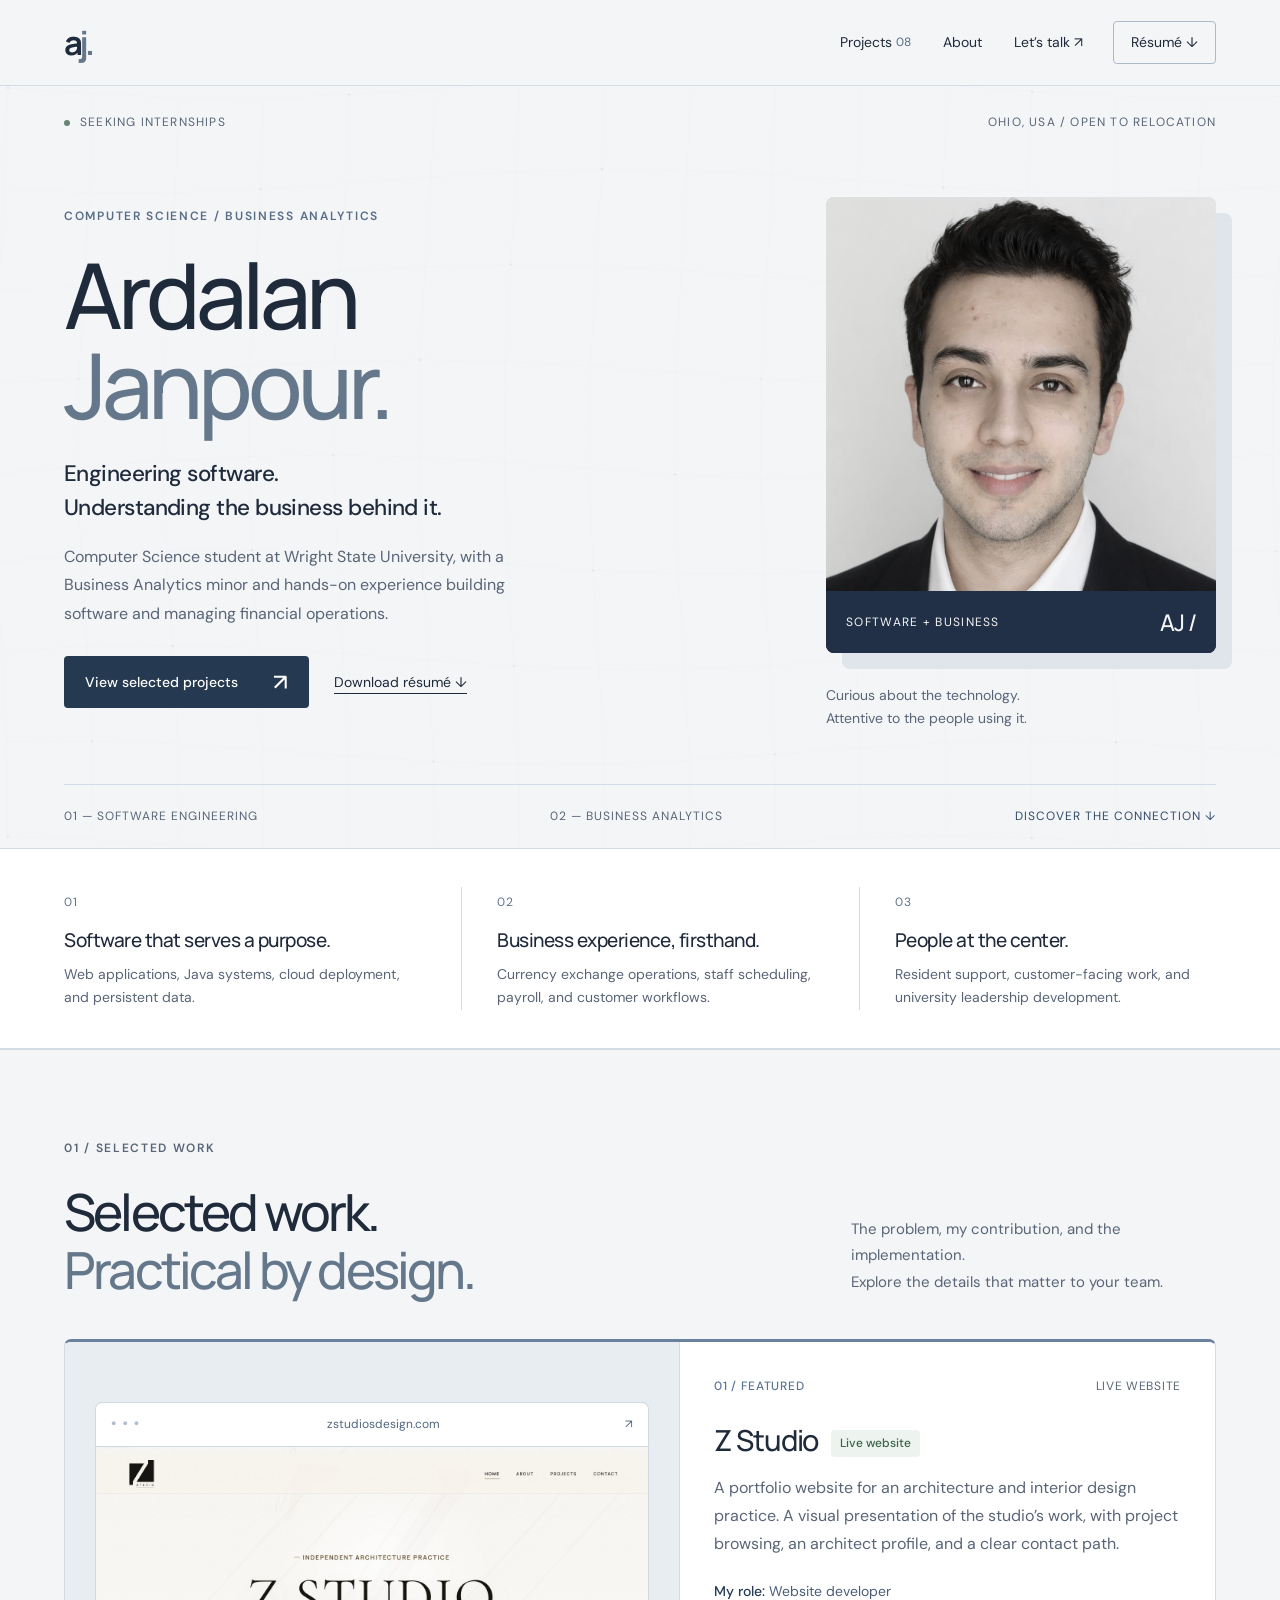
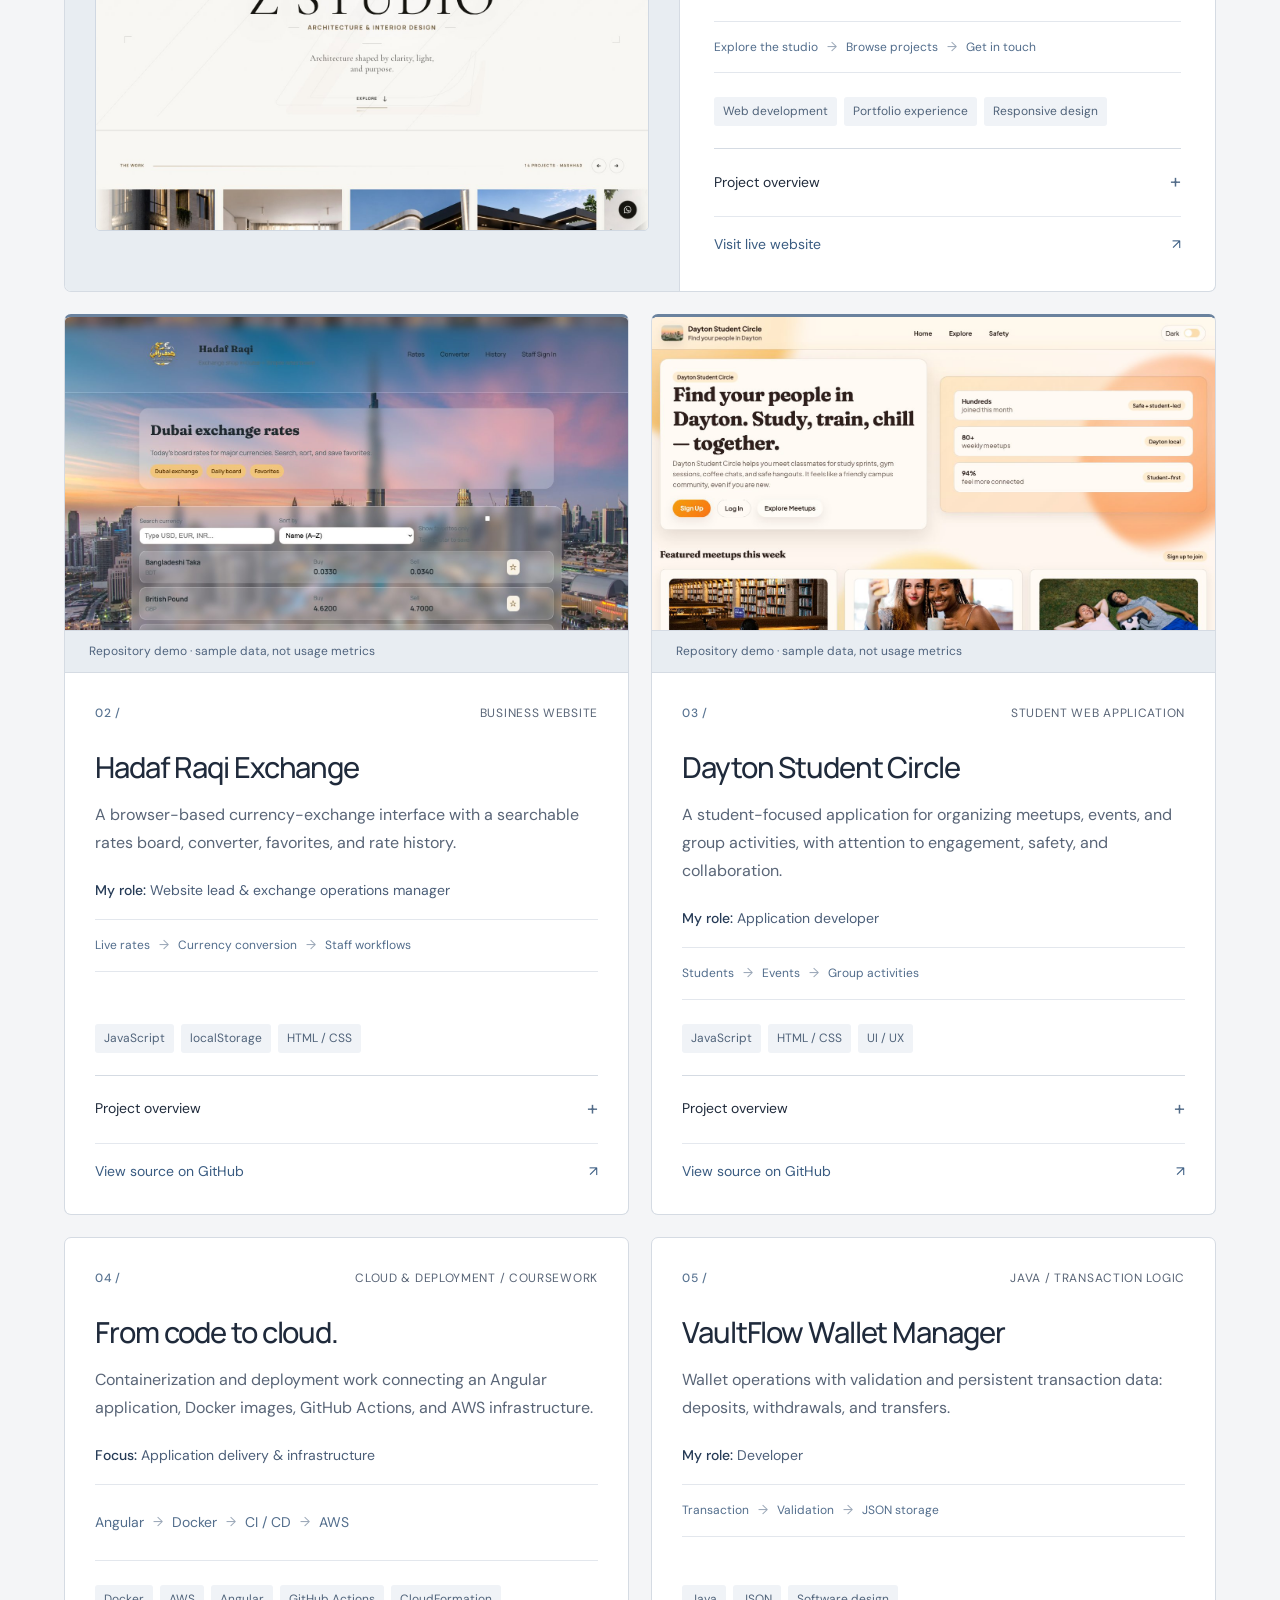
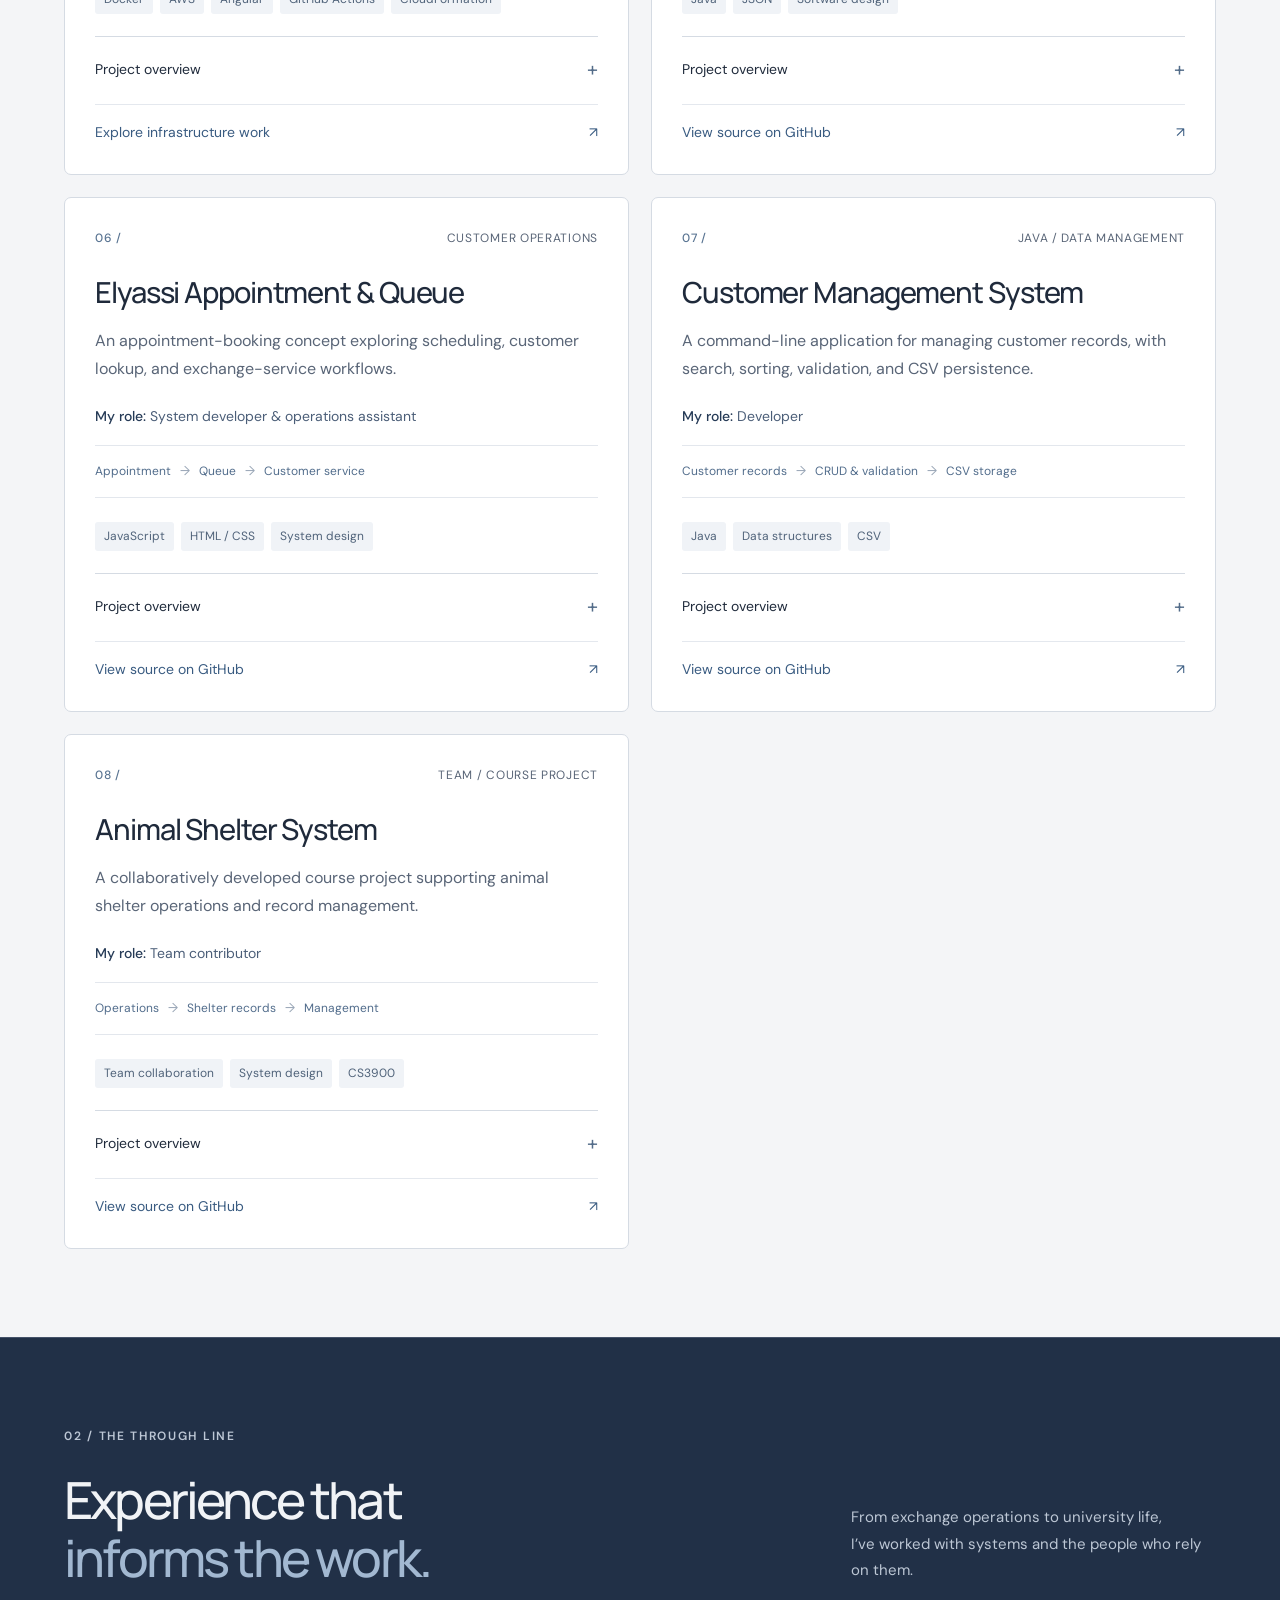
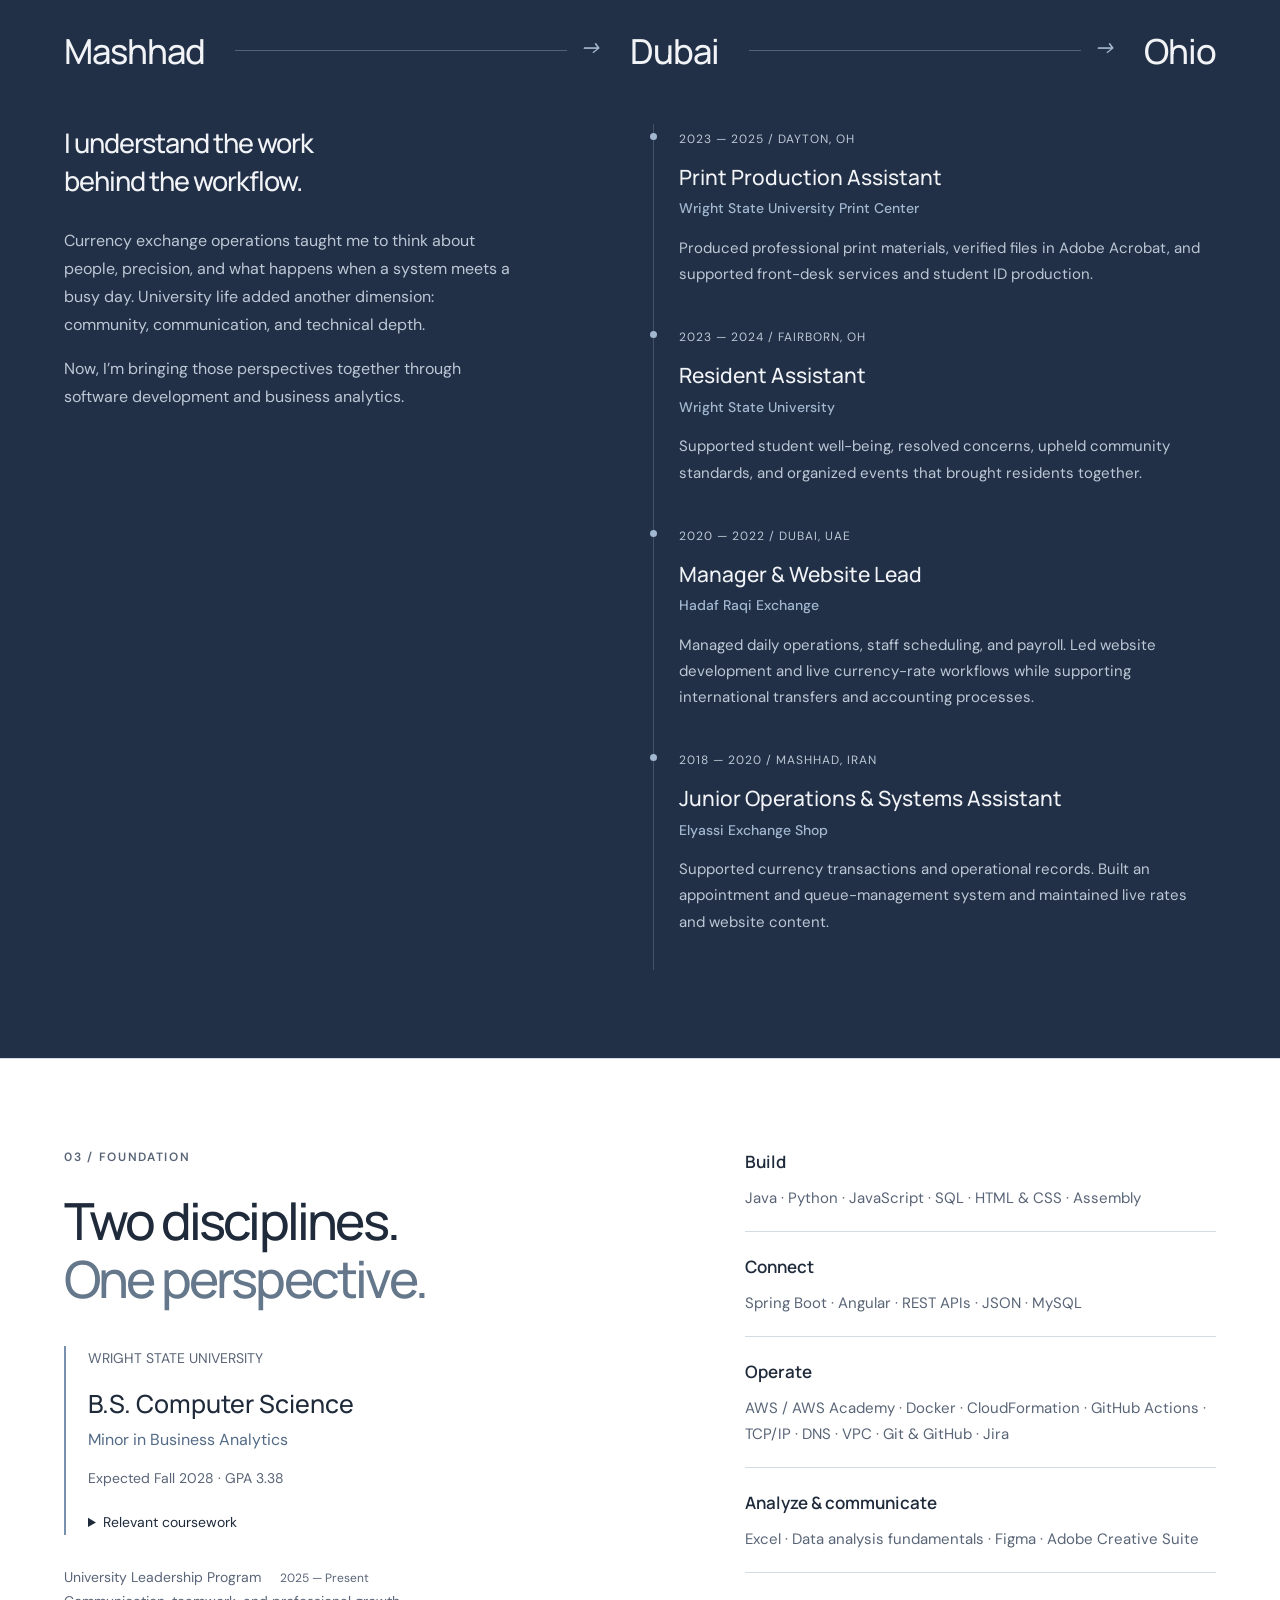
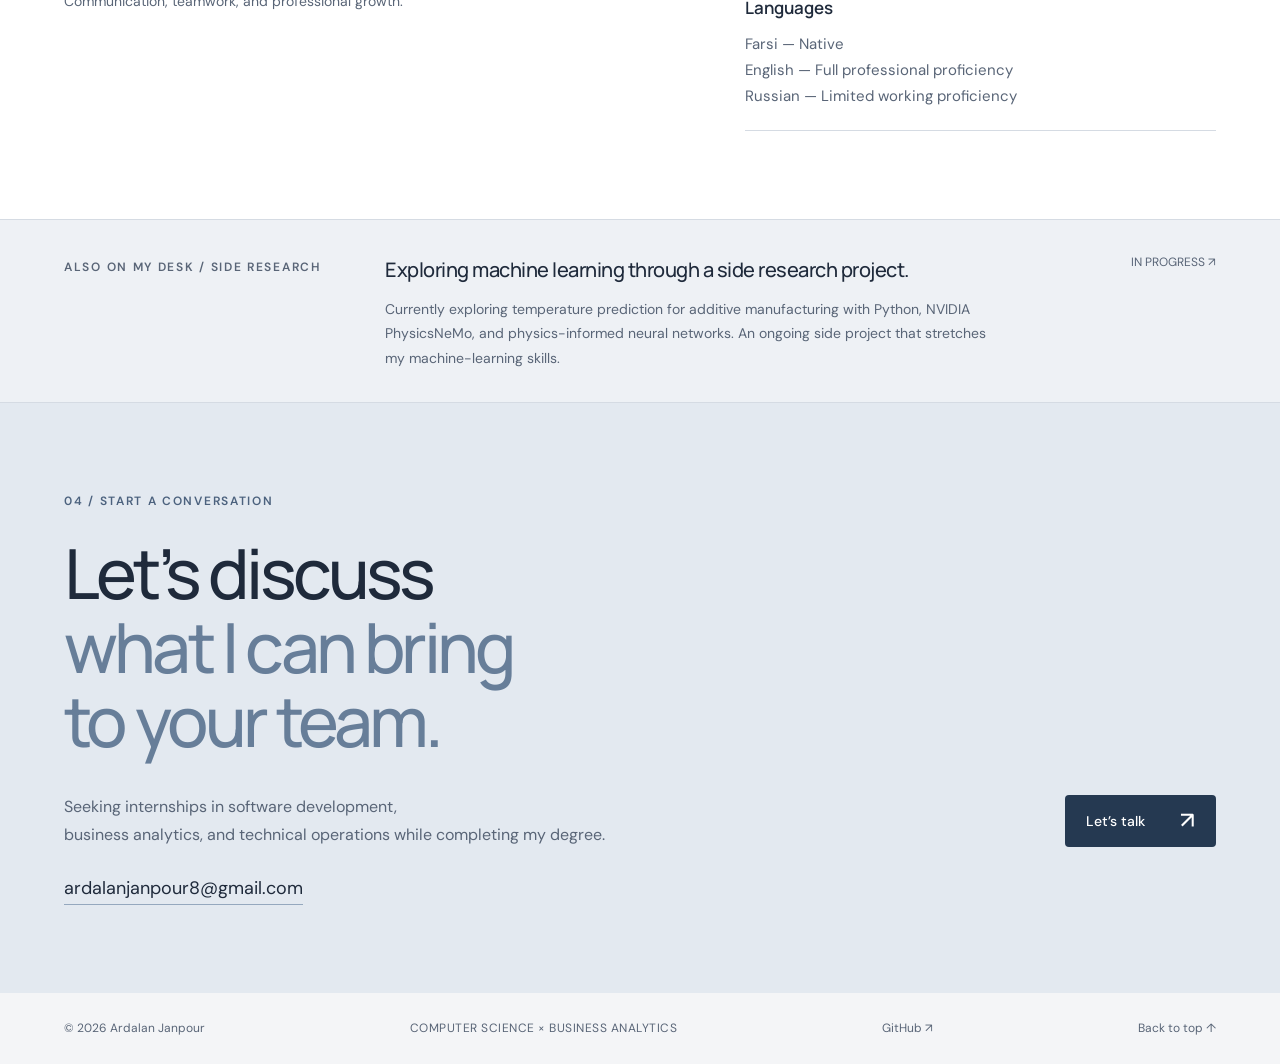
==== index.html @ 5561c2e7 "Publish Ardalan Janpour internship portfolio" ====
<!doctype html>
<html lang="en"><head><meta charset="UTF-8"><meta name="viewport" content="width=device-width,initial-scale=1"><title>Ardalan Janpour — Computer Science × Business Analytics</title><meta name="description" content="Ardalan Janpour — Computer Science student, Business Analytics minor, and builder of practical software seeking internships. Explore live websites, projects, and experience."><meta name="theme-color" content="#f4f5f7"><link rel="icon" href="data:image/svg+xml,%3Csvg xmlns='http://www.w3.org/2000/svg' viewBox='0 0 64 64'%3E%3Crect width='64' height='64' rx='14' fill='%23233045'/%3E%3Ctext x='10' y='44' font-family='Arial' font-size='35' font-weight='bold'%3EAJ%3C/text%3E%3C/svg%3E"><link rel="stylesheet" href="style.css?v=6"><meta property="og:title" content="Ardalan Janpour — Computer Science &amp; Business Analytics"><meta property="og:description" content="Seeking internships. Explore live websites, Java applications, cloud deployment work, and business experience."><meta property="og:type" content="website"><link rel="canonical" href="https://ardalan81.github.io/"><meta property="og:url" content="https://ardalan81.github.io/"></head>
<body><a class="skip" href="#work">Skip to work</a><div class="scroll-progress" aria-hidden="true"></div><header><a class="logo" href="#" aria-label="Ardalan Janpour home">a<span>j.</span></a><nav aria-label="Main navigation"><a href="#work">Projects <span class="nav-count">08</span></a><a href="#story">About</a><a href="#contact">Let’s talk ↗</a></nav><a class="resume" href="Ardalan-Janpour-Resume.docx" download>Résumé ↓</a></header>
<main><section class="hero" aria-labelledby="hero-title"><canvas id="network" aria-hidden="true"></canvas><div class="hero-top"><span class="availability">SEEKING INTERNSHIPS</span><span>OHIO, USA / OPEN TO RELOCATION</span></div><div class="hero-grid"><div class="hero-copy"><p class="intro">COMPUTER SCIENCE / BUSINESS ANALYTICS</p><h1 id="hero-title">Ardalan<br><em>Janpour.</em></h1><p class="hero-statement">Engineering software.<br>Understanding the business behind it.</p><p class="hero-description">Computer Science student at Wright State University, with a Business Analytics minor and hands-on experience building software and managing financial operations.</p><div class="hero-actions"><a class="button" href="#work">View selected projects <span>↗</span></a><a class="text-link" href="Ardalan-Janpour-Resume.docx" download>Download résumé ↓</a></div></div><div class="identity"><div class="portrait-wrap"><img class="portrait" src="portrait.png" alt="Ardalan Janpour" width="800" height="800"><div class="portrait-label"><span>SOFTWARE + BUSINESS</span><span>AJ /</span></div></div><div class="identity-note"><span>Curious about the technology.<br>Attentive to the people using it.</span></div></div></div><div class="hero-bottom"><span>01 — SOFTWARE ENGINEERING</span><span>02 — BUSINESS ANALYTICS</span><a href="#work">DISCOVER THE CONNECTION ↓</a></div></section><section class="at-a-glance" aria-label="Professional overview"><div><span class="glance-number">01</span><h2>Software that serves a purpose.</h2><p>Web applications, Java systems, cloud deployment, and persistent data.</p></div><div><span class="glance-number">02</span><h2>Business experience, firsthand.</h2><p>Currency exchange operations, staff scheduling, payroll, and customer workflows.</p></div><div><span class="glance-number">03</span><h2>People at the center.</h2><p>Resident support, customer-facing work, and university leadership development.</p></div></section><section class="work section" id="work"><div class="section-heading"><div><p class="kicker">01 / SELECTED WORK</p><h2>Selected work.<br><em>Practical by design.</em></h2></div><p>The problem, my contribution, and the implementation.<br>Explore the details that matter to your team.</p></div><div id="projects" class="projects"><article class="project featured-project"><a class="featured-preview" href="https://zstudiosdesign.com" target="_blank" rel="noopener noreferrer" aria-label="Visit Z Studio, a website built by Ardalan Janpour"><div class="preview-browser"><span aria-hidden="true">● ● ●</span><span>zstudiosdesign.com</span><span aria-hidden="true">↗</span></div><img src="zstudio-preview.jpg" alt="Z Studio architecture and interior design website built by Ardalan Janpour" width="1440" height="1000" loading="lazy"></a><div class="project-body"><div class="project-top"><b>01 / FEATURED</b><span>LIVE WEBSITE</span></div><h3>Z Studio <span class="live-label">Live website</span></h3><p class="project-brief">A portfolio website for an architecture and interior design practice. A visual presentation of the studio’s work, with project browsing, an architect profile, and a clear contact path.</p><p class="project-role"><strong>My role:</strong> Website developer</p><div class="project-flow" aria-label="Website experience"><span>Explore the studio</span><i aria-hidden="true">→</i><span>Browse projects</span><i aria-hidden="true">→</i><span>Get in touch</span></div><div class="tags"><span>Web development</span><span>Portfolio experience</span><span>Responsive design</span></div><details><summary>Project overview<span class="sr-only">: Z Studio</span></summary><div class="detail"><h4>The need</h4><p>Present an architecture and interior design practice online, with the work itself at the center of the experience.</p><h4>My contribution</h4><p>Built the studio’s website, bringing its project portfolio, practice profile, and contact information into one web experience.</p><h4>Explore it live</h4><p>Visit the working website to see the project gallery and navigation. The architecture and interior design work belongs to Z Studio; my contribution is the website.</p></div></details><a class="repository-link" href="https://zstudiosdesign.com" target="_blank" rel="noopener noreferrer">Visit live website <span aria-hidden="true">↗</span></a></div></article><article class="project"><figure class="repository-preview"><img src="hadaf-preview.jpg" alt="Rates board from the Hadaf Raqi Exchange repository" width="1440" height="980" loading="lazy"><figcaption>Repository demo · sample data, not usage metrics</figcaption></figure><div class="project-body"><div class="project-top"><b>02 /</b><span>BUSINESS WEBSITE</span></div><h3>Hadaf Raqi Exchange</h3><p class="project-brief">A browser-based currency-exchange interface with a searchable rates board, converter, favorites, and rate history.</p><p class="project-role"><strong>My role:</strong> Website lead &amp; exchange operations manager</p><div class="project-flow" aria-label="Project workflow"><span>Live rates</span><i aria-hidden="true">→</i><span>Currency conversion</span><i aria-hidden="true">→</i><span>Staff workflows</span></div><div class="tags"><span>JavaScript</span><span>localStorage</span><span>HTML / CSS</span></div><details><summary>Project overview<span class="sr-only">: Hadaf Raqi Exchange</span></summary><div class="detail"><h4>The need</h4><p>Customers and staff needed current currency information and tools that supported daily exchange operations.</p><h4>My contribution</h4><p>Designed and maintained the website while managing operations, scheduling, and payroll. Supported customer-facing services and back-office processes.</p><h4>Implementation</h4><p>Implemented conversion logic, searchable rates, favorites, local rate editing, and history using HTML, CSS, JavaScript, and localStorage. The public repository is a browser-based demonstration; its rates and staff access are local, without production authentication.</p><p>February–September 2022</p></div></details><a class="repository-link" href="https://github.com/Ardalan81/hadaf-raqi-exchange" target="_blank" rel="noopener noreferrer">View source on GitHub <span aria-hidden="true">↗</span><span class="sr-only">: Hadaf Raqi Exchange</span></a></div></article><article class="project"><figure class="repository-preview"><img src="dayton-preview.jpg" alt="Landing page from the Dayton Student Circle repository" width="1440" height="980" loading="lazy"><figcaption>Repository demo · sample data, not usage metrics</figcaption></figure><div class="project-body"><div class="project-top"><b>03 /</b><span>STUDENT WEB APPLICATION</span></div><h3>Dayton Student Circle</h3><p class="project-brief">A student-focused application for organizing meetups, events, and group activities, with attention to engagement, safety, and collaboration.</p><p class="project-role"><strong>My role:</strong> Application developer</p><div class="project-flow" aria-label="Project workflow"><span>Students</span><i aria-hidden="true">→</i><span>Events</span><i aria-hidden="true">→</i><span>Group activities</span></div><div class="tags"><span>JavaScript</span><span>HTML / CSS</span><span>UI / UX</span></div><details><summary>Project overview<span class="sr-only">: Dayton Student Circle</span></summary><div class="detail"><h4>The need</h4><p>Students needed a place to organize shared activities and connect around events.</p><h4>My contribution</h4><p>Developed the web application and designed the user experience around student meetups and group coordination.</p><h4>Implementation</h4><p>Built search and meetup filters, a create-meetup flow, profile preferences, and demo authentication with JavaScript, HTML, CSS, and localStorage. The repository demonstrates front-end interactions; account and message features are not a production backend.</p><p>November 2025–February 2026</p></div></details><a class="repository-link" href="https://github.com/Ardalan81/dayton-student-circle" target="_blank" rel="noopener noreferrer">View source on GitHub <span aria-hidden="true">↗</span><span class="sr-only">: Dayton Student Circle</span></a></div></article><article class="project cloud-project"><div class="project-body"><div class="project-top"><b>04 /</b><span>CLOUD &amp; DEPLOYMENT / COURSEWORK</span></div><h3>From code to cloud.</h3><p class="project-brief">Containerization and deployment work connecting an Angular application, Docker images, GitHub Actions, and AWS infrastructure.</p><p class="project-role"><strong>Focus:</strong> Application delivery &amp; infrastructure</p><div class="project-flow"><span>Angular</span><i aria-hidden="true">→</i><span>Docker</span><i aria-hidden="true">→</i><span>CI / CD</span><i aria-hidden="true">→</i><span>AWS</span></div><div class="tags"><span>Docker</span><span>AWS</span><span>Angular</span><span>GitHub Actions</span><span>CloudFormation</span></div><details><summary>Project overview<span class="sr-only">: Cloud deployment coursework</span></summary><div class="detail"><h4>The engineering problem</h4><p>Package an application consistently and document a repeatable path from source code to a running environment.</p><h4>Implementation evidence</h4><p>The repository contains an Angular application, a Dockerfile, deployment scripts, and documentation for image publishing and webhook-driven updates. Separate CloudFormation exercises describe VPC networking and a load-balanced web application.</p><h4>Scope</h4><p>Coursework and deployment exercises. The repository documents the setup; an always-on public deployment is not assumed.</p></div></details><a class="repository-link" href="https://github.com/Ardalan81/aws-docker-angular-ci-cd" target="_blank" rel="noopener noreferrer">Explore infrastructure work <span aria-hidden="true">↗</span></a></div></article><article class="project"><div class="project-body"><div class="project-top"><b>05 /</b><span>JAVA / TRANSACTION LOGIC</span></div><h3>VaultFlow Wallet Manager</h3><p class="project-brief">Wallet operations with validation and persistent transaction data: deposits, withdrawals, and transfers.</p><p class="project-role"><strong>My role:</strong> Developer</p><div class="project-flow" aria-label="Project workflow"><span>Transaction</span><i aria-hidden="true">→</i><span>Validation</span><i aria-hidden="true">→</i><span>JSON storage</span></div><div class="tags"><span>Java</span><span>JSON</span><span>Software design</span></div><details><summary>Project overview<span class="sr-only">: VaultFlow Wallet Manager</span></summary><div class="detail"><h4>The need</h4><p>A wallet system needs clear transaction rules and reliable handling of stored data.</p><h4>My contribution</h4><p>Built the wallet management system, including transaction operations and validation logic.</p><h4>Implementation</h4><p>Separated transaction validation, analytics, and persistence into WalletService, AnalyticsService, and StorageService. Used HashMap for users and wallets, ArrayList for transaction history, and a custom JSON parser. Includes transaction search, monthly summaries, and undo.</p><p>January–May 2024</p></div></details><a class="repository-link" href="https://github.com/Ardalan81/java-wallet-management" target="_blank" rel="noopener noreferrer">View source on GitHub <span aria-hidden="true">↗</span><span class="sr-only">: VaultFlow Wallet Manager</span></a></div></article><article class="project"><div class="project-body"><div class="project-top"><b>06 /</b><span>CUSTOMER OPERATIONS</span></div><h3>Elyassi Appointment &amp; Queue</h3><p class="project-brief">An appointment-booking concept exploring scheduling, customer lookup, and exchange-service workflows.</p><p class="project-role"><strong>My role:</strong> System developer &amp; operations assistant</p><div class="project-flow" aria-label="Project workflow"><span>Appointment</span><i aria-hidden="true">→</i><span>Queue</span><i aria-hidden="true">→</i><span>Customer service</span></div><div class="tags"><span>JavaScript</span><span>HTML / CSS</span><span>System design</span></div><details><summary>Project overview<span class="sr-only">: Elyassi Appointment &amp; Queue</span></summary><div class="detail"><h4>The need</h4><p>The business needed a more organized way to handle appointments and in-person customer queues.</p><h4>My contribution</h4><p>Built and supported the booking and queue system alongside daily exchange operations.</p><h4>Implementation</h4><p>The public repository is a concept implementation with date and time selection, appointment lookup, and a Node.js server. Email features require SMTP configuration; it is not a live financial service.</p><p>July–August 2019</p></div></details><a class="repository-link" href="https://github.com/Ardalan81/elyassi-exchange" target="_blank" rel="noopener noreferrer">View source on GitHub <span aria-hidden="true">↗</span><span class="sr-only">: Elyassi Appointment &amp; Queue</span></a></div></article><article class="project"><div class="project-body"><div class="project-top"><b>07 /</b><span>JAVA / DATA MANAGEMENT</span></div><h3>Customer Management System</h3><p class="project-brief">A command-line application for managing customer records, with search, sorting, validation, and CSV persistence.</p><p class="project-role"><strong>My role:</strong> Developer</p><div class="project-flow" aria-label="Project workflow"><span>Customer records</span><i aria-hidden="true">→</i><span>CRUD &amp; validation</span><i aria-hidden="true">→</i><span>CSV storage</span></div><div class="tags"><span>Java</span><span>Data structures</span><span>CSV</span></div><details><summary>Project overview<span class="sr-only">: Customer Management System</span></summary><div class="detail"><h4>The need</h4><p>Customer records need consistent input, practical retrieval, and a way to persist between sessions.</p><h4>My contribution</h4><p>Implemented record creation, reading, updating, and deletion, with search and sorting features.</p><h4>Implementation</h4><p>Used Java, data structures, input validation, and file I/O with CSV-based storage.</p><p>March–May 2023</p></div></details><a class="repository-link" href="https://github.com/Ardalan81/java-customer-management" target="_blank" rel="noopener noreferrer">View source on GitHub <span aria-hidden="true">↗</span><span class="sr-only">: Customer Management System</span></a></div></article><article class="project"><div class="project-body"><div class="project-top"><b>08 /</b><span>TEAM / COURSE PROJECT</span></div><h3>Animal Shelter System</h3><p class="project-brief">A collaboratively developed course project supporting animal shelter operations and record management.</p><p class="project-role"><strong>My role:</strong> Team contributor</p><div class="project-flow" aria-label="Project workflow"><span>Operations</span><i aria-hidden="true">→</i><span>Shelter records</span><i aria-hidden="true">→</i><span>Management</span></div><div class="tags"><span>Team collaboration</span><span>System design</span><span>CS3900</span></div><details><summary>Project overview<span class="sr-only">: Animal Shelter System</span></summary><div class="detail"><h4>The need</h4><p>Shelter operations depend on organized records and practical management workflows.</p><h4>My contribution</h4><p>Worked with a team to design and implement the system as part of CS3900 coursework.</p><h4>Implementation</h4><p>The team repository includes Angular UI work, a MariaDB database design, and API components. Its documented scope includes a working pet resource, with UI-to-service integration and other resources still incomplete.</p><p>January–March 2024</p></div></details><a class="repository-link" href="https://github.com/Ardalan81/cs3900-animalshelter" target="_blank" rel="noopener noreferrer">View source on GitHub <span aria-hidden="true">↗</span><span class="sr-only">: Animal Shelter System</span></a></div></article></div></section>
<section class="story section" id="story"><div class="section-heading"><div><p class="kicker">02 / THE THROUGH LINE</p><h2>Experience that<br><em>informs the work.</em></h2></div><p>From exchange operations to university life,<br>I’ve worked with systems and the people who rely on them.</p></div><div class="journey"><span>Mashhad</span><i></i><span>Dubai</span><i></i><span>Ohio</span></div><div class="story-grid"><div class="story-intro"><h3>I understand the work<br>behind the workflow.</h3><p>Currency exchange operations taught me to think about people, precision, and what happens when a system meets a busy day. University life added another dimension: community, communication, and technical depth.</p><p>Now, I’m bringing those perspectives together through software development and business analytics.</p></div><div class="timeline"><article><span>2023 — 2025 / DAYTON, OH</span><h3>Print Production Assistant</h3><h4>Wright State University Print Center</h4><p>Produced professional print materials, verified files in Adobe Acrobat, and supported front-desk services and student ID production.</p></article><article><span>2023 — 2024 / FAIRBORN, OH</span><h3>Resident Assistant</h3><h4>Wright State University</h4><p>Supported student well-being, resolved concerns, upheld community standards, and organized events that brought residents together.</p></article><article><span>2020 — 2022 / DUBAI, UAE</span><h3>Manager & Website Lead</h3><h4>Hadaf Raqi Exchange</h4><p>Managed daily operations, staff scheduling, and payroll. Led website development and live currency-rate workflows while supporting international transfers and accounting processes.</p></article><article><span>2018 — 2020 / MASHHAD, IRAN</span><h3>Junior Operations & Systems Assistant</h3><h4>Elyassi Exchange Shop</h4><p>Supported currency transactions and operational records. Built an appointment and queue-management system and maintained live rates and website content.</p></article></div></div></section>
<section class="foundation section" id="education"><div><p class="kicker">03 / FOUNDATION</p><h2>Two disciplines.<br><em>One perspective.</em></h2><div class="education"><p>WRIGHT STATE UNIVERSITY</p><h3>B.S. Computer Science</h3><span>Minor in Business Analytics</span><p>Expected Fall 2028 · GPA 3.38</p><details class="coursework"><summary>Relevant coursework</summary><p>Data Structures & Algorithms · Operating Systems · Computer Organization · Web Development · Design of IT Systems · Discrete Mathematics · Linear Algebra · Statistics · Fundamentals of Information Systems · Technical Communication</p></details></div><p class="leadership">University Leadership Program <span>2025 — Present</span><br>Communication, teamwork, and professional growth.</p></div><div class="skills"><div><h3>Build</h3><p>Java · Python · JavaScript · SQL · HTML & CSS · Assembly</p></div><div><h3>Connect</h3><p>Spring Boot · Angular · REST APIs · JSON · MySQL</p></div><div><h3>Operate</h3><p>AWS / AWS Academy · Docker · CloudFormation · GitHub Actions · TCP/IP · DNS · VPC · Git & GitHub · Jira</p></div><div><h3>Analyze & communicate</h3><p>Excel · Data analysis fundamentals · Figma · Adobe Creative Suite</p></div><div><h3>Languages</h3><p>Farsi — Native<br>English — Full professional proficiency<br>Russian — Limited working proficiency</p></div></div></section>
<aside class="research-note section"><p class="kicker">ALSO ON MY DESK / SIDE RESEARCH</p><div><h3>Exploring machine learning through a side research project.</h3><p>Currently exploring temperature prediction for additive manufacturing with Python, NVIDIA PhysicsNeMo, and physics-informed neural networks. An ongoing side project that stretches my machine-learning skills.</p></div><span class="research-status">IN PROGRESS ↗</span></aside><section class="contact section" id="contact"><p class="kicker">04 / START A CONVERSATION</p><h2>Let’s discuss<br><em>what I can bring<br>to your team.</em></h2><div class="contact-bottom"><p>Seeking internships in software development,<br>business analytics, and technical operations while completing my degree.</p><a class="button" href="mailto:ardalanjanpour8@gmail.com">Let’s talk <span>↗</span></a></div><a class="email" href="mailto:ardalanjanpour8@gmail.com">ardalanjanpour8@gmail.com</a></section></main><footer><span>© <span id="year">2026</span> Ardalan Janpour</span><span>COMPUTER SCIENCE × BUSINESS ANALYTICS</span><a href="https://github.com/Ardalan81" target="_blank" rel="noopener noreferrer">GitHub ↗</a><a href="#">Back to top ↑</a></footer><script src="script.js?v=6"></script><script src="motion.js?v=6"></script></body></html>
---- style.css ----
@import url('https://fonts.googleapis.com/css2?family=DM+Sans:wght@400;450;500;600;700&family=Manrope:wght@400;500;600;700&display=swap');
:root{--bg:#f4f5f7;--panel:#fff;--text:#1f2a3b;--muted:#596577;--line:#d5dbe3;--accent:#64778b;--orange:#2d4563;--blue:#6d7d91}*{box-sizing:border-box}html{scroll-behavior:smooth;scroll-padding-top:110px}body{margin:0;background:var(--bg);color:var(--text);font:16px/1.75 'DM Sans',sans-serif}a{color:inherit;text-decoration:none}button{font:inherit;color:inherit}a:focus-visible,button:focus-visible,summary:focus-visible{outline:2px solid #577caa;outline-offset:6px}::selection{background:#cad7e7;color:#162033}.skip{position:fixed;top:-80px;background:#20334e;color:white;z-index:40;padding:15px}.skip:focus{top:0}.scroll-progress{position:fixed;left:0;top:0;width:100%;height:2px;background:#6884a4;transform:scaleX(0);transform-origin:left;z-index:30}header{height:86px;padding:0 5%;display:flex;align-items:center;gap:30px;border-bottom:1px solid var(--line);position:sticky;top:0;background:#f4f5f7f5;backdrop-filter:blur(12px);z-index:20}.logo{font:700 33px 'Manrope',sans-serif;letter-spacing:-4px;margin-right:auto}.logo span{color:#64778b}nav{display:flex;gap:32px;font-size:14px}nav a:hover,.text-link:hover{color:#536c8b}.resume{font-size:14px;border:1px solid #aeb9c8;padding:8px 17px;border-radius:4px}.hero{padding:26px 5% 0;position:relative;overflow:hidden;isolation:isolate}.hero canvas{position:absolute;inset:0;width:100%;height:100%;z-index:-1;opacity:.25;pointer-events:none}.hero-top{display:flex;justify-content:space-between;gap:20px;font-size:12px;letter-spacing:1.2px;color:var(--muted)}.availability:before{content:'';display:inline-block;width:6px;height:6px;border-radius:50%;background:#658773;margin-right:10px}.hero-grid{display:grid;grid-template-columns:1.4fr 1fr;gap:12%;align-items:center;padding:52px 0 55px}.intro,.kicker{font-size:12px;letter-spacing:1.7px;font-weight:600}.intro{color:#576d88;margin:0 0 22px}h1,h2,h3{font-family:'Manrope',sans-serif}h1,h2,h3,p{margin-top:0}h1,h2{letter-spacing:-.055em;font-weight:500}h1{font-size:clamp(70px,7.1vw,110px);line-height:1;margin-bottom:27px}em{font-style:normal;color:var(--accent)}.hero-statement{font-size:clamp(19px,1.75vw,25px);line-height:1.5;font-weight:500;letter-spacing:-.55px;margin-bottom:18px}.hero-description{max-width:470px;font-size:16px;color:var(--muted);line-height:1.8;margin-bottom:27px}.hero-actions{display:flex;align-items:center;gap:25px;flex-wrap:wrap}.button{display:inline-flex;align-items:center;gap:35px;padding:14px 21px;background:#253951;color:#fff;border-radius:4px;font-weight:500;font-size:14px;transition:background .2s,transform .2s}.button:hover{background:#425e7e;transform:translateY(-2px)}.button span{font-size:23px;line-height:1}.text-link{font-size:14px;text-decoration:underline;text-underline-offset:6px}.identity{position:relative;perspective:1200px;max-width:390px;justify-self:end;width:100%;padding-top:12px}.portrait-wrap{position:relative;transform:rotate(0deg);border-radius:8px;overflow:hidden;background:#e0e3e8;box-shadow:16px 16px 0 #e0e5ec;will-change:transform;transition:transform .4s ease-out}.portrait{display:block;width:100%;height:auto;aspect-ratio:1/1.17;object-fit:cover;object-position:center;filter:grayscale(.2) saturate(.75)}.portrait-label{position:absolute;bottom:0;left:0;right:0;background:#213047;color:#f4f5f7;padding:15px 20px;display:flex;align-items:center;justify-content:space-between;font-size:12px;letter-spacing:1.3px}.portrait-label>span:last-child{font:500 23px 'Manrope';letter-spacing:-1px}.identity-note{padding:31px 0 0;font-size:14px;line-height:1.6;color:var(--muted)}.hero-bottom{border-top:1px solid var(--line);padding:21px 0;display:flex;justify-content:space-between;color:var(--muted);font-size:12px;letter-spacing:1px;gap:20px}.hero-bottom a{color:#314b6c}.at-a-glance{background:#fff;border-block:1px solid var(--line);padding:38px 5%;display:grid;grid-template-columns:repeat(3,1fr);gap:40px}.at-a-glance>div+div{border-left:1px solid var(--line);padding-left:35px}.glance-number{font-size:12px;color:#627389;letter-spacing:1px}.at-a-glance h2{font-size:19px;letter-spacing:-.5px;line-height:1.45;margin:12px 0 8px}.at-a-glance p{font-size:14px;line-height:1.7;color:var(--muted);margin:0;max-width:360px}.section{padding:88px 5%;border-top:1px solid var(--line)}.section-heading{display:flex;justify-content:space-between;align-items:end;gap:35px;margin-bottom:40px}.kicker{color:var(--muted);margin-bottom:24px}h2{font-size:clamp(38px,4vw,60px);line-height:1.13;margin-bottom:0}.section-heading>p{color:var(--muted);font-size:15px;max-width:365px;margin-bottom:4px}.projects{display:grid;grid-template-columns:1fr 1fr;gap:22px}.project{background:var(--panel);border:1px solid var(--line);border-radius:7px;display:flex;flex-direction:column;transition:border-color .25s,box-shadow .25s;position:relative;overflow:hidden}.project:hover{border-color:#91a2b8;box-shadow:0 8px 25px #20314908}.project:nth-child(-n+2){border-top:3px solid #6a829e}.project-body{padding:30px;display:flex;flex-direction:column;height:100%}.project-top{display:flex;justify-content:space-between;gap:18px;align-items:center;margin-bottom:25px;font-size:12px;letter-spacing:.7px;color:var(--muted)}.project-top b{color:#597492;font-weight:500}.project h3{font-size:29px;font-weight:500;letter-spacing:-1.1px;line-height:1.25;margin-bottom:16px}.project p{color:var(--muted);max-width:590px;line-height:1.75}.project-brief{font-size:16px;margin-bottom:21px}.project-role{font-size:14px;color:#354861;margin:0 0 17px}.project-role strong{font-weight:500;color:#253a56}.project .project-role{color:#4b5e78}.project-flow{display:flex;align-items:center;gap:9px;flex-wrap:wrap;border-block:1px solid #e3e7ed;padding:14px 0;margin:0 0 24px}.project-flow span{font-size:12px;color:#526d8c}.project-flow i{font-style:normal;color:#9aa7b7;font-size:13px}.tags{display:flex;gap:7px;flex-wrap:wrap;margin-top:auto}.tags span{background:#f0f3f7;padding:4px 9px;border-radius:3px;color:#50637a;font-size:12px}.project details{margin-top:22px;border-top:1px solid var(--line);padding-top:15px}.project summary{cursor:pointer;font-size:14px;display:flex;justify-content:space-between;list-style:none}.project summary::-webkit-details-marker{display:none}.project summary:after{content:'+';color:#536c89;font-size:20px}.project details[open] summary:after{content:'−'}.detail{padding-top:22px}.detail h4{font-size:12px;text-transform:uppercase;letter-spacing:1px;font-weight:600;margin:0 0 7px;color:#596f89}.detail p{font-size:14px;margin-bottom:19px}.detail a{font-size:14px;color:#304f76;text-decoration:underline;text-underline-offset:5px}.story{background:#213047;color:#f1f3f6;--line:#445269;--muted:#bdc7d5;--accent:#a2b8d1}.journey{display:flex;align-items:center;font:500 clamp(23px,2.7vw,38px) 'Manrope';letter-spacing:-1px;margin:20px 0 50px}.journey i{flex:1;height:1px;background:#53637b;margin:0 30px;position:relative}.journey i:after{content:'→';position:absolute;right:0;top:-18px;color:#a7b9d0;font-size:22px;background:#213047;padding-left:12px}.story-grid{display:grid;grid-template-columns:1fr 1.25fr;gap:12%}.story-intro h3{font-size:27px;font-weight:500;line-height:1.4;letter-spacing:-1px}.story-intro p{color:var(--muted)}.timeline article{padding:0 0 30px 25px;border-left:1px solid var(--line);position:relative}.timeline article:before{content:'';position:absolute;left:-4px;top:9px;width:7px;height:7px;border-radius:50%;background:var(--accent)}.timeline article>span{font-size:12px;letter-spacing:1px;color:var(--muted)}.timeline h3{font-size:21px;font-weight:500;line-height:1.3;margin:12px 0 5px}.timeline h4{font-size:14px;font-weight:500;color:var(--accent);margin:0 0 14px}.timeline p{font-size:15px;color:var(--muted);margin-bottom:5px}.foundation{display:grid;grid-template-columns:1.2fr 1fr;gap:10%;background:#fff}.foundation h2{font-size:clamp(38px,4vw,55px)}.education{margin-top:38px;border-left:2px solid #7991ad;padding-left:22px}.education p{font-size:14px;color:var(--muted);margin:12px 0}.education h3{font-size:25px;font-weight:500;margin-bottom:0}.education span{color:#536b87}.coursework{margin-top:20px;max-width:500px}.coursework summary{font-size:14px;cursor:pointer}.leadership{font-size:14px;color:var(--muted);margin-top:30px}.leadership span{font-size:12px;margin-left:15px}.skills>div{border-bottom:1px solid var(--line);padding:20px 0}.skills>div:first-child{padding-top:0}.skills h3{font-size:17px;font-weight:600;margin-bottom:8px}.skills p{color:var(--muted);margin-bottom:0;font-size:15px}.research-note{padding-top:32px;padding-bottom:32px;display:grid;grid-template-columns:.8fr 1.7fr .5fr;gap:30px;align-items:start;background:#eef1f5}.research-note .kicker{margin:5px 0 0}.research-note h3{font-size:20px;font-weight:500;letter-spacing:-.5px;margin-bottom:10px}.research-note p:not(.kicker){color:var(--muted);font-size:14px;max-width:700px;margin:0}.research-status{color:var(--muted);font-size:12px;justify-self:end;white-space:nowrap}.contact{background:#e3e9f0}.contact .kicker{color:#4c627e}.contact h2{font-size:clamp(43px,5.4vw,80px);max-width:1100px;line-height:1.07}.contact em{color:#677e99}.contact-bottom{display:flex;justify-content:space-between;align-items:center;margin-top:35px;gap:30px}.contact-bottom p{color:var(--muted);margin:0;font-size:16px}.email{display:inline-block;margin-top:24px;font-size:18px;border-bottom:1px solid #95a8be}footer{padding:25px 5%;display:flex;gap:30px;justify-content:space-between;font-size:12px;color:var(--muted)}footer>span:nth-child(2){letter-spacing:.5px}.reveal{opacity:0;transform:translateY(14px);transition:opacity .65s,transform .65s}.reveal.visible{opacity:1;transform:none}.motion-paused .reveal{opacity:1;transform:none}.motion-paused .portrait-wrap{transform:none!important}@media(min-width:1650px){header,main,footer{max-width:1650px;margin-left:auto;margin-right:auto}}@media(max-width:1000px){header{gap:20px}nav{gap:20px}.hero-grid{gap:8%;padding:45px 0}.hero h1{font-size:8.8vw}.section-heading{align-items:start;flex-direction:column;gap:23px}.project-body{padding:25px}.project h3{font-size:27px}.research-note{grid-template-columns:1fr 2fr}.research-status{display:none}.hero-actions{gap:18px}.section{padding-top:70px;padding-bottom:70px}.research-note{padding-top:30px;padding-bottom:30px}.hero-bottom{letter-spacing:0}.at-a-glance{gap:23px}.at-a-glance>div+div{padding-left:23px}}@media(max-width:700px){header{height:76px;gap:13px;padding:0 6%}.logo{font-size:30px}nav a:nth-child(2){display:none}nav{gap:14px}.resume{padding:7px 10px;font-size:12px}nav a{font-size:12px}.hero{padding:22px 6% 0}.hero-top{font-size:12px;letter-spacing:.3px}.hero-top>span:last-child{display:none}.hero-grid{grid-template-columns:1fr;padding:36px 0;gap:30px}.hero h1{font-size:clamp(65px,15vw,95px)}.hero-description{max-width:430px}.hero-statement{font-size:20px}.identity{width:80%;max-width:330px;justify-self:center;margin-right:10px}.portrait{aspect-ratio:1/1.04}.identity-note{padding-top:28px}.hero-bottom{flex-wrap:wrap;font-size:12px;gap:12px}.hero-bottom>a{width:100%}.at-a-glance{grid-template-columns:1fr;padding:15px 6%;gap:0}.at-a-glance>div{padding:23px 0;display:grid;grid-template-columns:26px 1fr;column-gap:15px}.at-a-glance>div+div{border-left:0;border-top:1px solid var(--line);padding:23px 0}.glance-number{grid-row:1/3;padding-top:4px}.at-a-glance h2{margin:0 0 6px;font-size:18px}.at-a-glance p{grid-column:2}.section{padding:55px 6%}.projects{grid-template-columns:1fr}.project-body{padding:25px}.project h3{font-size:27px}.story-grid,.foundation{grid-template-columns:1fr;gap:30px}.journey{margin-bottom:35px}.journey i{margin:0 15px}.research-note{display:block;padding-top:28px;padding-bottom:28px}.research-note .kicker{margin-bottom:18px}.contact-bottom{align-items:start;flex-direction:column}.contact-bottom br{display:none}.contact h2{font-size:clamp(39px,8.6vw,61px)}.email{font-size:16px;overflow-wrap:anywhere}footer{flex-wrap:wrap;padding:25px 6%;gap:18px}footer>span:first-child{width:100%}footer>span:nth-child(2){display:none}.section-heading{margin-bottom:30px}.hero-actions .button{gap:25px}.intro{letter-spacing:.6px}}@media(prefers-reduced-motion:reduce){html{scroll-behavior:auto}*,*:before,*:after{animation:none!important;transition:none!important}.reveal{opacity:1;transform:none}}
.repository-link{display:flex;justify-content:space-between;align-items:center;font-size:14px;color:#395b81;margin-top:17px;padding-top:15px;border-top:1px solid #e4e8ee}.repository-link:hover{color:#142b49;text-decoration:underline;text-underline-offset:4px}.sr-only{position:absolute;width:1px;height:1px;margin:-1px;padding:0;overflow:hidden;clip:rect(0,0,0,0);white-space:nowrap;border:0}
.featured-project{grid-column:1/-1;display:grid;grid-template-columns:1.15fr 1fr;background:#fff}.featured-preview{display:flex;flex-direction:column;justify-content:center;padding:30px;background:#e8edf2;border-right:1px solid var(--line);overflow:hidden}.preview-browser{display:flex;align-items:center;justify-content:space-between;gap:18px;background:#fff;padding:11px 15px;border:1px solid #d0d8e2;border-bottom:0;border-radius:7px 7px 0 0;font-size:12px;color:#52677f}.preview-browser>span:first-child{color:#b0bdce;font-size:9px;letter-spacing:2px}.featured-preview img{display:block;width:100%;height:auto;border:1px solid #d0d8e2;border-radius:0 0 5px 5px;transition:transform .45s}.featured-preview:hover img{transform:translateY(-3px)}.featured-project .project-body{padding:34px}.project:nth-child(3){border-top:3px solid #6a829e}@media(max-width:900px){.featured-project{grid-template-columns:1fr}.featured-preview{border-right:0;border-bottom:1px solid var(--line);padding:25px;max-height:460px}.featured-preview img{object-fit:cover;object-position:top;min-height:0}.featured-project .project-body{padding:25px}}@media(max-width:700px){header{gap:22px}nav{gap:20px}.featured-preview{padding:18px}.hero-top{font-size:12px}}

.nav-count{font-size:12px;color:#536b87;margin-left:4px}.live-label{font:500 12px/1.4 "DM Sans",sans-serif;letter-spacing:0;display:inline-block;vertical-align:middle;background:#edf3ee;color:#3a6448;padding:5px 9px;border-radius:4px;margin-left:8px}
.repository-preview{margin:0;background:#e8edf2;border-bottom:1px solid var(--line);overflow:hidden}.repository-preview img{display:block;width:100%;height:auto;aspect-ratio:1.8;object-fit:cover;object-position:top;transition:transform .5s}.project:hover .repository-preview img{transform:scale(1.015)}.repository-preview figcaption{font-size:12px;padding:10px 24px;color:#50647e;border-top:1px solid #d5dbe3}.cloud-project .project-flow{padding:25px 0}.cloud-project .project-flow span{font-size:14px}.project-body{flex:1;height:auto}header a,.repository-link,.project summary{min-height:24px}.project summary{align-items:center}nav a{display:inline-flex;align-items:center}@media(max-width:700px){.project summary,.repository-link{min-height:44px}.repository-preview img{aspect-ratio:1.6}}
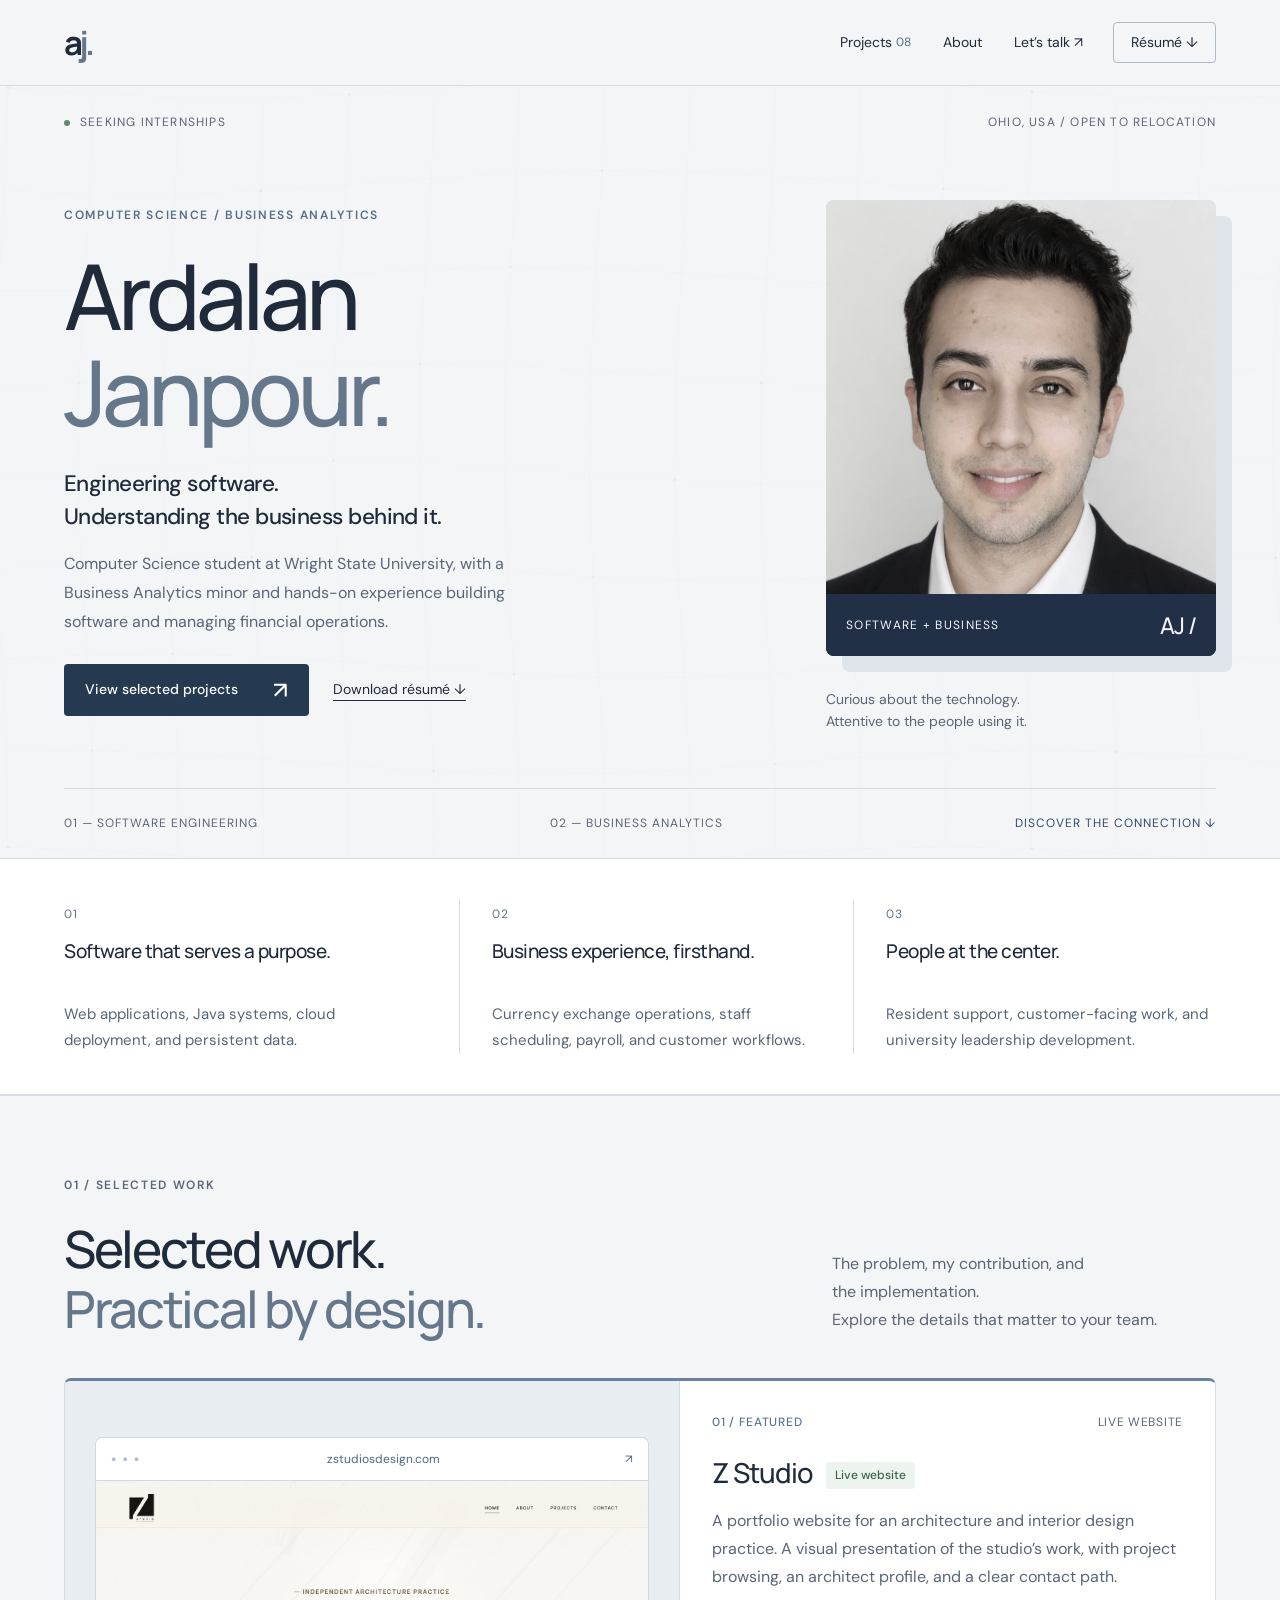
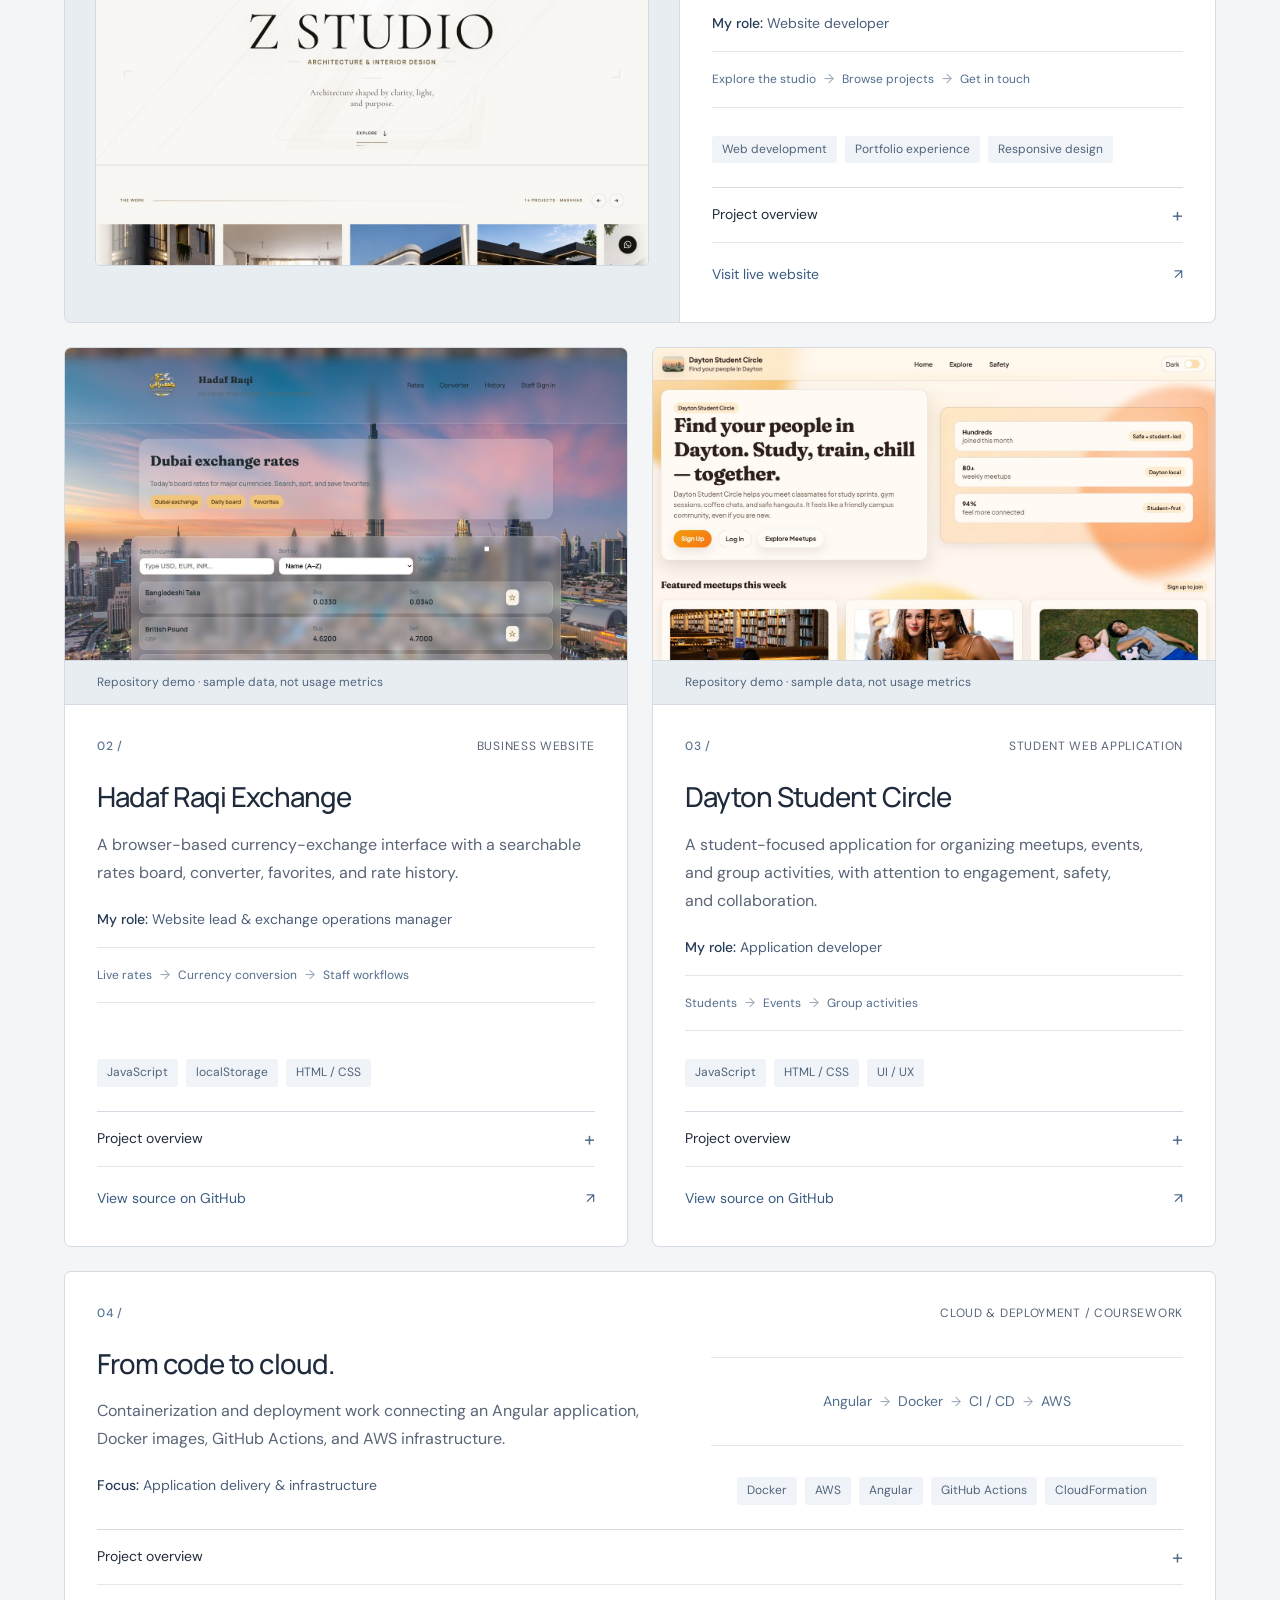
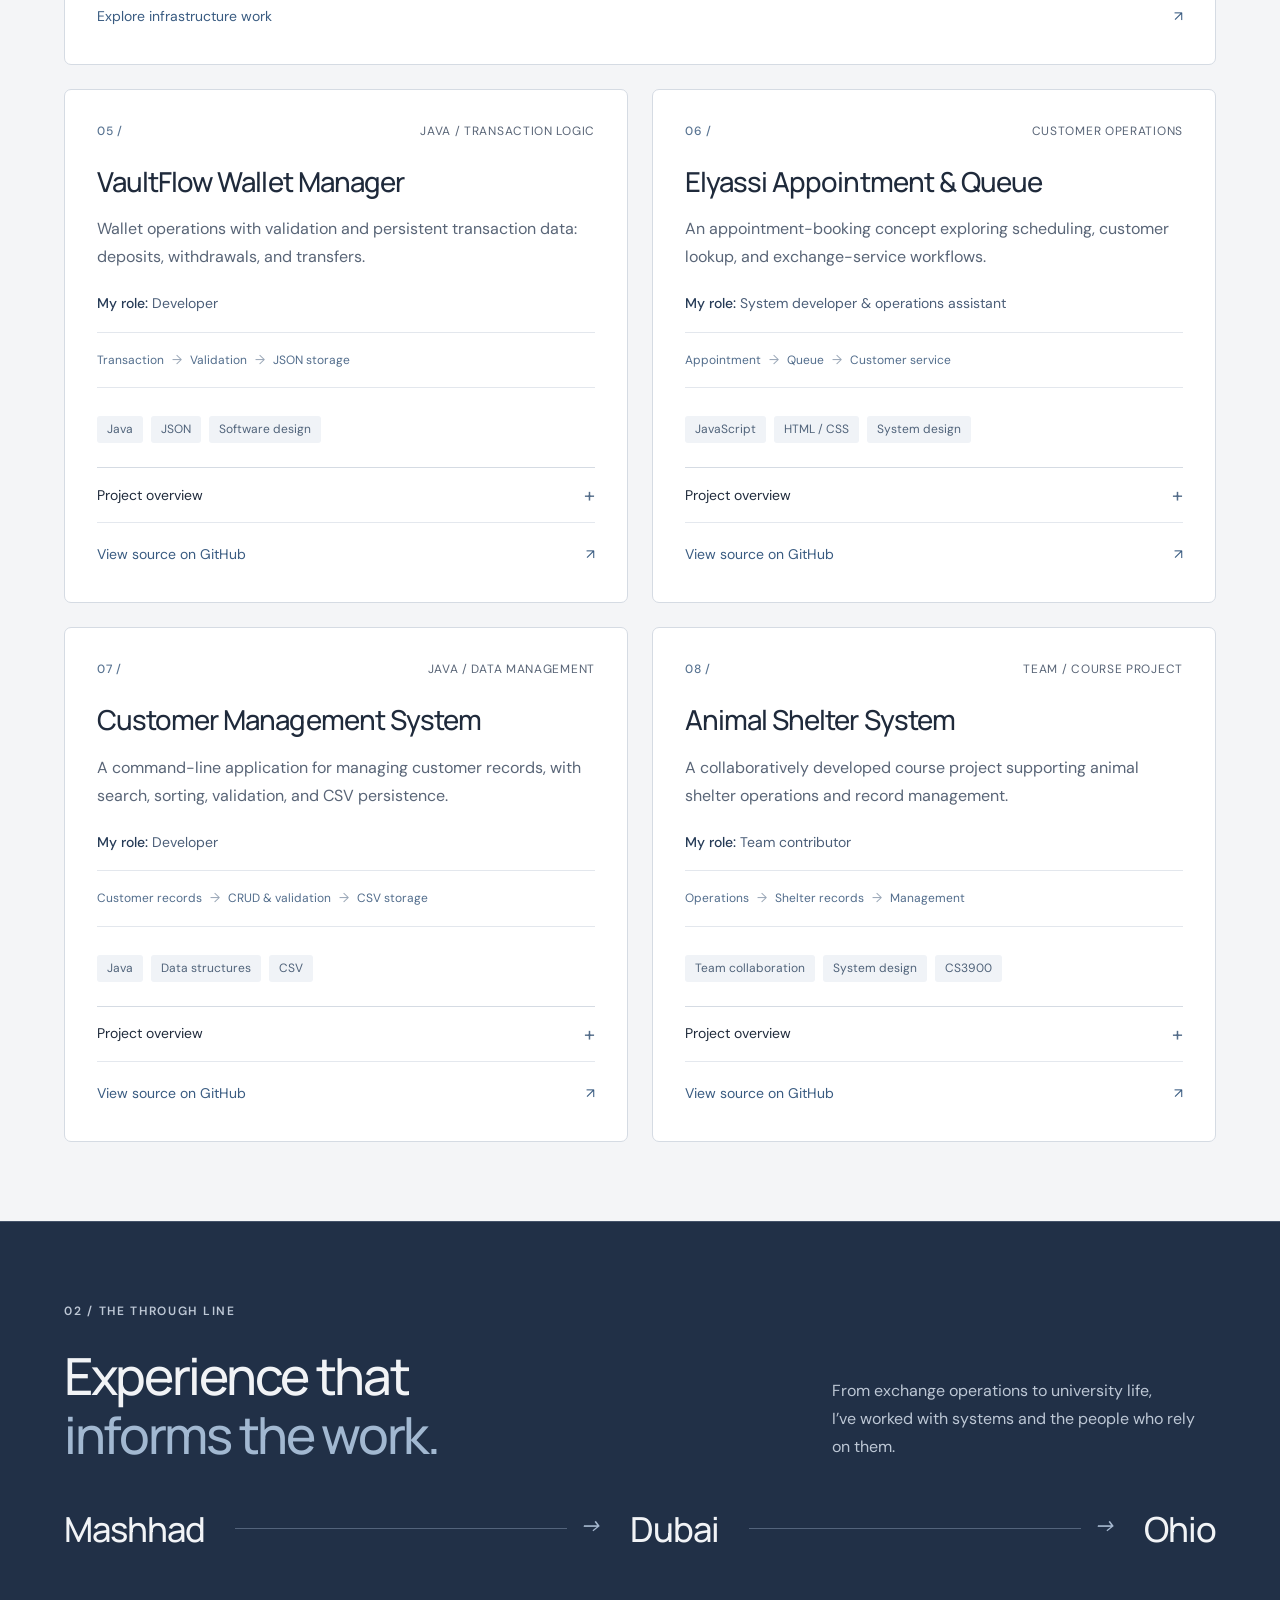
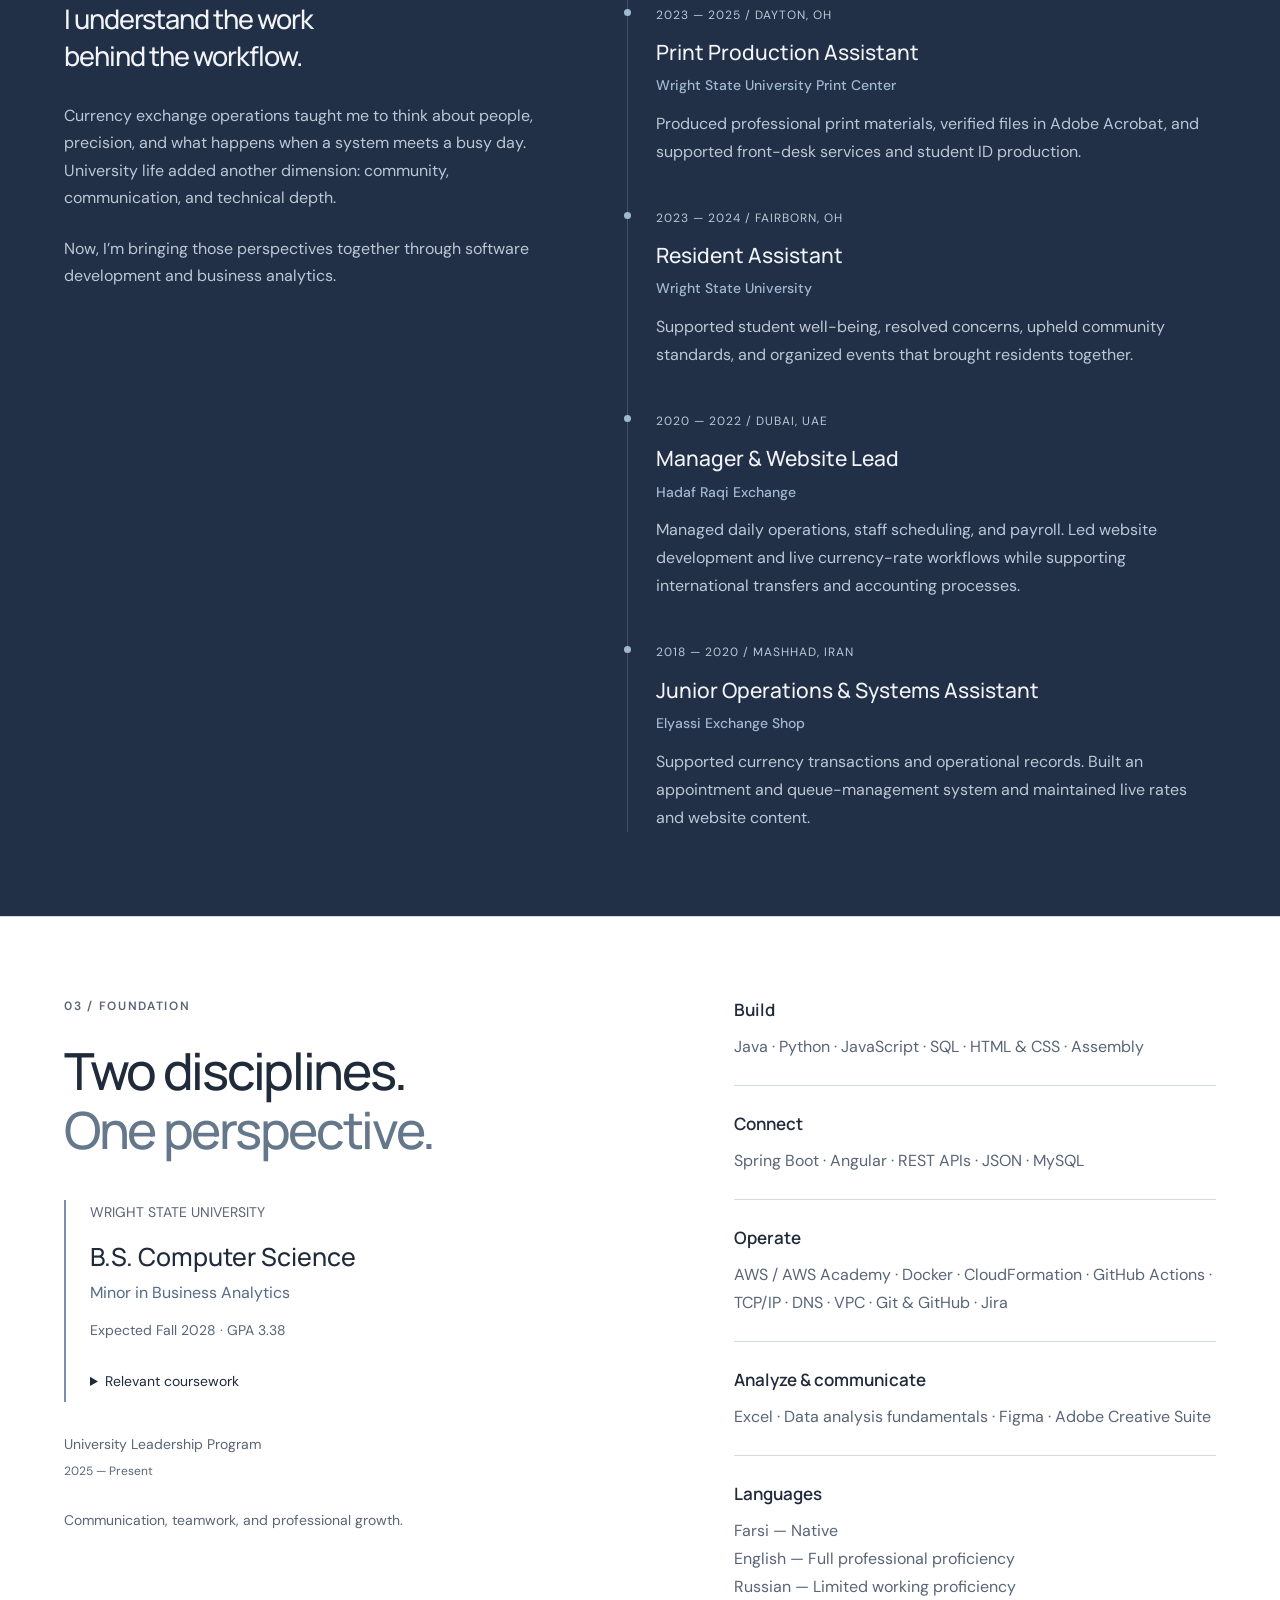
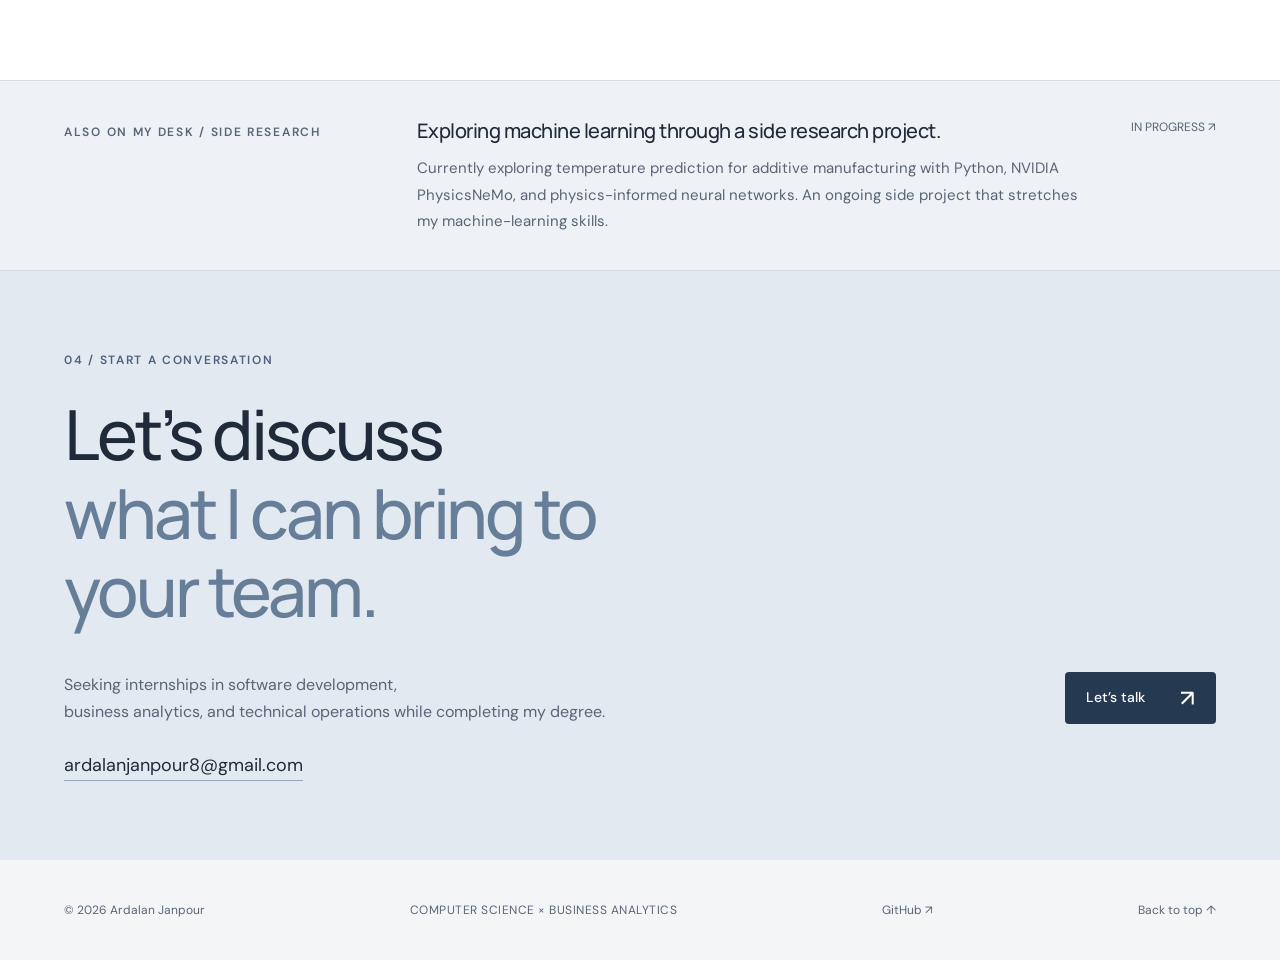
==== commit cc515865: "Refine spacing, typography, project alignment and responsive reading flow" ====
--- a/index.html
+++ b/index.html
@@ -1,7 +1,7 @@
 <!doctype html>
-<html lang="en"><head><meta charset="UTF-8"><meta name="viewport" content="width=device-width,initial-scale=1"><title>Ardalan Janpour — Computer Science × Business Analytics</title><meta name="description" content="Ardalan Janpour — Computer Science student, Business Analytics minor, and builder of practical software seeking internships. Explore live websites, projects, and experience."><meta name="theme-color" content="#f4f5f7"><link rel="icon" href="data:image/svg+xml,%3Csvg xmlns='http://www.w3.org/2000/svg' viewBox='0 0 64 64'%3E%3Crect width='64' height='64' rx='14' fill='%23233045'/%3E%3Ctext x='10' y='44' font-family='Arial' font-size='35' font-weight='bold'%3EAJ%3C/text%3E%3C/svg%3E"><link rel="stylesheet" href="style.css?v=6"><meta property="og:title" content="Ardalan Janpour — Computer Science &amp; Business Analytics"><meta property="og:description" content="Seeking internships. Explore live websites, Java applications, cloud deployment work, and business experience."><meta property="og:type" content="website"><link rel="canonical" href="https://ardalan81.github.io/"><meta property="og:url" content="https://ardalan81.github.io/"></head>
+<html lang="en"><head><meta charset="UTF-8"><meta name="viewport" content="width=device-width,initial-scale=1"><title>Ardalan Janpour — Computer Science × Business Analytics</title><meta name="description" content="Ardalan Janpour — Computer Science student, Business Analytics minor, and builder of practical software seeking internships. Explore live websites, projects, and experience."><meta name="theme-color" content="#f4f5f7"><link rel="icon" href="data:image/svg+xml,%3Csvg xmlns='http://www.w3.org/2000/svg' viewBox='0 0 64 64'%3E%3Crect width='64' height='64' rx='14' fill='%23233045'/%3E%3Ctext x='10' y='44' font-family='Arial' font-size='35' font-weight='bold'%3EAJ%3C/text%3E%3C/svg%3E"><link rel="stylesheet" href="style.css?v=7"><meta property="og:title" content="Ardalan Janpour — Computer Science &amp; Business Analytics"><meta property="og:description" content="Seeking internships. Explore live websites, Java applications, cloud deployment work, and business experience."><meta property="og:type" content="website"><link rel="canonical" href="https://ardalan81.github.io/"><meta property="og:url" content="https://ardalan81.github.io/"></head>
 <body><a class="skip" href="#work">Skip to work</a><div class="scroll-progress" aria-hidden="true"></div><header><a class="logo" href="#" aria-label="Ardalan Janpour home">a<span>j.</span></a><nav aria-label="Main navigation"><a href="#work">Projects <span class="nav-count">08</span></a><a href="#story">About</a><a href="#contact">Let’s talk ↗</a></nav><a class="resume" href="Ardalan-Janpour-Resume.docx" download>Résumé ↓</a></header>
 <main><section class="hero" aria-labelledby="hero-title"><canvas id="network" aria-hidden="true"></canvas><div class="hero-top"><span class="availability">SEEKING INTERNSHIPS</span><span>OHIO, USA / OPEN TO RELOCATION</span></div><div class="hero-grid"><div class="hero-copy"><p class="intro">COMPUTER SCIENCE / BUSINESS ANALYTICS</p><h1 id="hero-title">Ardalan<br><em>Janpour.</em></h1><p class="hero-statement">Engineering software.<br>Understanding the business behind it.</p><p class="hero-description">Computer Science student at Wright State University, with a Business Analytics minor and hands-on experience building software and managing financial operations.</p><div class="hero-actions"><a class="button" href="#work">View selected projects <span>↗</span></a><a class="text-link" href="Ardalan-Janpour-Resume.docx" download>Download résumé ↓</a></div></div><div class="identity"><div class="portrait-wrap"><img class="portrait" src="portrait.png" alt="Ardalan Janpour" width="800" height="800"><div class="portrait-label"><span>SOFTWARE + BUSINESS</span><span>AJ /</span></div></div><div class="identity-note"><span>Curious about the technology.<br>Attentive to the people using it.</span></div></div></div><div class="hero-bottom"><span>01 — SOFTWARE ENGINEERING</span><span>02 — BUSINESS ANALYTICS</span><a href="#work">DISCOVER THE CONNECTION ↓</a></div></section><section class="at-a-glance" aria-label="Professional overview"><div><span class="glance-number">01</span><h2>Software that serves a purpose.</h2><p>Web applications, Java systems, cloud deployment, and persistent data.</p></div><div><span class="glance-number">02</span><h2>Business experience, firsthand.</h2><p>Currency exchange operations, staff scheduling, payroll, and customer workflows.</p></div><div><span class="glance-number">03</span><h2>People at the center.</h2><p>Resident support, customer-facing work, and university leadership development.</p></div></section><section class="work section" id="work"><div class="section-heading"><div><p class="kicker">01 / SELECTED WORK</p><h2>Selected work.<br><em>Practical by design.</em></h2></div><p>The problem, my contribution, and the implementation.<br>Explore the details that matter to your team.</p></div><div id="projects" class="projects"><article class="project featured-project"><a class="featured-preview" href="https://zstudiosdesign.com" target="_blank" rel="noopener noreferrer" aria-label="Visit Z Studio, a website built by Ardalan Janpour"><div class="preview-browser"><span aria-hidden="true">● ● ●</span><span>zstudiosdesign.com</span><span aria-hidden="true">↗</span></div><img src="zstudio-preview.jpg" alt="Z Studio architecture and interior design website built by Ardalan Janpour" width="1440" height="1000" loading="lazy"></a><div class="project-body"><div class="project-top"><b>01 / FEATURED</b><span>LIVE WEBSITE</span></div><h3>Z Studio <span class="live-label">Live website</span></h3><p class="project-brief">A portfolio website for an architecture and interior design practice. A visual presentation of the studio’s work, with project browsing, an architect profile, and a clear contact path.</p><p class="project-role"><strong>My role:</strong> Website developer</p><div class="project-flow" aria-label="Website experience"><span>Explore the studio</span><i aria-hidden="true">→</i><span>Browse projects</span><i aria-hidden="true">→</i><span>Get in touch</span></div><div class="tags"><span>Web development</span><span>Portfolio experience</span><span>Responsive design</span></div><details><summary>Project overview<span class="sr-only">: Z Studio</span></summary><div class="detail"><h4>The need</h4><p>Present an architecture and interior design practice online, with the work itself at the center of the experience.</p><h4>My contribution</h4><p>Built the studio’s website, bringing its project portfolio, practice profile, and contact information into one web experience.</p><h4>Explore it live</h4><p>Visit the working website to see the project gallery and navigation. The architecture and interior design work belongs to Z Studio; my contribution is the website.</p></div></details><a class="repository-link" href="https://zstudiosdesign.com" target="_blank" rel="noopener noreferrer">Visit live website <span aria-hidden="true">↗</span></a></div></article><article class="project"><figure class="repository-preview"><img src="hadaf-preview.jpg" alt="Rates board from the Hadaf Raqi Exchange repository" width="1440" height="980" loading="lazy"><figcaption>Repository demo · sample data, not usage metrics</figcaption></figure><div class="project-body"><div class="project-top"><b>02 /</b><span>BUSINESS WEBSITE</span></div><h3>Hadaf Raqi Exchange</h3><p class="project-brief">A browser-based currency-exchange interface with a searchable rates board, converter, favorites, and rate history.</p><p class="project-role"><strong>My role:</strong> Website lead &amp; exchange operations manager</p><div class="project-flow" aria-label="Project workflow"><span>Live rates</span><i aria-hidden="true">→</i><span>Currency conversion</span><i aria-hidden="true">→</i><span>Staff workflows</span></div><div class="tags"><span>JavaScript</span><span>localStorage</span><span>HTML / CSS</span></div><details><summary>Project overview<span class="sr-only">: Hadaf Raqi Exchange</span></summary><div class="detail"><h4>The need</h4><p>Customers and staff needed current currency information and tools that supported daily exchange operations.</p><h4>My contribution</h4><p>Designed and maintained the website while managing operations, scheduling, and payroll. Supported customer-facing services and back-office processes.</p><h4>Implementation</h4><p>Implemented conversion logic, searchable rates, favorites, local rate editing, and history using HTML, CSS, JavaScript, and localStorage. The public repository is a browser-based demonstration; its rates and staff access are local, without production authentication.</p><p>February–September 2022</p></div></details><a class="repository-link" href="https://github.com/Ardalan81/hadaf-raqi-exchange" target="_blank" rel="noopener noreferrer">View source on GitHub <span aria-hidden="true">↗</span><span class="sr-only">: Hadaf Raqi Exchange</span></a></div></article><article class="project"><figure class="repository-preview"><img src="dayton-preview.jpg" alt="Landing page from the Dayton Student Circle repository" width="1440" height="980" loading="lazy"><figcaption>Repository demo · sample data, not usage metrics</figcaption></figure><div class="project-body"><div class="project-top"><b>03 /</b><span>STUDENT WEB APPLICATION</span></div><h3>Dayton Student Circle</h3><p class="project-brief">A student-focused application for organizing meetups, events, and group activities, with attention to engagement, safety, and collaboration.</p><p class="project-role"><strong>My role:</strong> Application developer</p><div class="project-flow" aria-label="Project workflow"><span>Students</span><i aria-hidden="true">→</i><span>Events</span><i aria-hidden="true">→</i><span>Group activities</span></div><div class="tags"><span>JavaScript</span><span>HTML / CSS</span><span>UI / UX</span></div><details><summary>Project overview<span class="sr-only">: Dayton Student Circle</span></summary><div class="detail"><h4>The need</h4><p>Students needed a place to organize shared activities and connect around events.</p><h4>My contribution</h4><p>Developed the web application and designed the user experience around student meetups and group coordination.</p><h4>Implementation</h4><p>Built search and meetup filters, a create-meetup flow, profile preferences, and demo authentication with JavaScript, HTML, CSS, and localStorage. The repository demonstrates front-end interactions; account and message features are not a production backend.</p><p>November 2025–February 2026</p></div></details><a class="repository-link" href="https://github.com/Ardalan81/dayton-student-circle" target="_blank" rel="noopener noreferrer">View source on GitHub <span aria-hidden="true">↗</span><span class="sr-only">: Dayton Student Circle</span></a></div></article><article class="project cloud-project"><div class="project-body"><div class="project-top"><b>04 /</b><span>CLOUD &amp; DEPLOYMENT / COURSEWORK</span></div><h3>From code to cloud.</h3><p class="project-brief">Containerization and deployment work connecting an Angular application, Docker images, GitHub Actions, and AWS infrastructure.</p><p class="project-role"><strong>Focus:</strong> Application delivery &amp; infrastructure</p><div class="project-flow"><span>Angular</span><i aria-hidden="true">→</i><span>Docker</span><i aria-hidden="true">→</i><span>CI / CD</span><i aria-hidden="true">→</i><span>AWS</span></div><div class="tags"><span>Docker</span><span>AWS</span><span>Angular</span><span>GitHub Actions</span><span>CloudFormation</span></div><details><summary>Project overview<span class="sr-only">: Cloud deployment coursework</span></summary><div class="detail"><h4>The engineering problem</h4><p>Package an application consistently and document a repeatable path from source code to a running environment.</p><h4>Implementation evidence</h4><p>The repository contains an Angular application, a Dockerfile, deployment scripts, and documentation for image publishing and webhook-driven updates. Separate CloudFormation exercises describe VPC networking and a load-balanced web application.</p><h4>Scope</h4><p>Coursework and deployment exercises. The repository documents the setup; an always-on public deployment is not assumed.</p></div></details><a class="repository-link" href="https://github.com/Ardalan81/aws-docker-angular-ci-cd" target="_blank" rel="noopener noreferrer">Explore infrastructure work <span aria-hidden="true">↗</span></a></div></article><article class="project"><div class="project-body"><div class="project-top"><b>05 /</b><span>JAVA / TRANSACTION LOGIC</span></div><h3>VaultFlow Wallet Manager</h3><p class="project-brief">Wallet operations with validation and persistent transaction data: deposits, withdrawals, and transfers.</p><p class="project-role"><strong>My role:</strong> Developer</p><div class="project-flow" aria-label="Project workflow"><span>Transaction</span><i aria-hidden="true">→</i><span>Validation</span><i aria-hidden="true">→</i><span>JSON storage</span></div><div class="tags"><span>Java</span><span>JSON</span><span>Software design</span></div><details><summary>Project overview<span class="sr-only">: VaultFlow Wallet Manager</span></summary><div class="detail"><h4>The need</h4><p>A wallet system needs clear transaction rules and reliable handling of stored data.</p><h4>My contribution</h4><p>Built the wallet management system, including transaction operations and validation logic.</p><h4>Implementation</h4><p>Separated transaction validation, analytics, and persistence into WalletService, AnalyticsService, and StorageService. Used HashMap for users and wallets, ArrayList for transaction history, and a custom JSON parser. Includes transaction search, monthly summaries, and undo.</p><p>January–May 2024</p></div></details><a class="repository-link" href="https://github.com/Ardalan81/java-wallet-management" target="_blank" rel="noopener noreferrer">View source on GitHub <span aria-hidden="true">↗</span><span class="sr-only">: VaultFlow Wallet Manager</span></a></div></article><article class="project"><div class="project-body"><div class="project-top"><b>06 /</b><span>CUSTOMER OPERATIONS</span></div><h3>Elyassi Appointment &amp; Queue</h3><p class="project-brief">An appointment-booking concept exploring scheduling, customer lookup, and exchange-service workflows.</p><p class="project-role"><strong>My role:</strong> System developer &amp; operations assistant</p><div class="project-flow" aria-label="Project workflow"><span>Appointment</span><i aria-hidden="true">→</i><span>Queue</span><i aria-hidden="true">→</i><span>Customer service</span></div><div class="tags"><span>JavaScript</span><span>HTML / CSS</span><span>System design</span></div><details><summary>Project overview<span class="sr-only">: Elyassi Appointment &amp; Queue</span></summary><div class="detail"><h4>The need</h4><p>The business needed a more organized way to handle appointments and in-person customer queues.</p><h4>My contribution</h4><p>Built and supported the booking and queue system alongside daily exchange operations.</p><h4>Implementation</h4><p>The public repository is a concept implementation with date and time selection, appointment lookup, and a Node.js server. Email features require SMTP configuration; it is not a live financial service.</p><p>July–August 2019</p></div></details><a class="repository-link" href="https://github.com/Ardalan81/elyassi-exchange" target="_blank" rel="noopener noreferrer">View source on GitHub <span aria-hidden="true">↗</span><span class="sr-only">: Elyassi Appointment &amp; Queue</span></a></div></article><article class="project"><div class="project-body"><div class="project-top"><b>07 /</b><span>JAVA / DATA MANAGEMENT</span></div><h3>Customer Management System</h3><p class="project-brief">A command-line application for managing customer records, with search, sorting, validation, and CSV persistence.</p><p class="project-role"><strong>My role:</strong> Developer</p><div class="project-flow" aria-label="Project workflow"><span>Customer records</span><i aria-hidden="true">→</i><span>CRUD &amp; validation</span><i aria-hidden="true">→</i><span>CSV storage</span></div><div class="tags"><span>Java</span><span>Data structures</span><span>CSV</span></div><details><summary>Project overview<span class="sr-only">: Customer Management System</span></summary><div class="detail"><h4>The need</h4><p>Customer records need consistent input, practical retrieval, and a way to persist between sessions.</p><h4>My contribution</h4><p>Implemented record creation, reading, updating, and deletion, with search and sorting features.</p><h4>Implementation</h4><p>Used Java, data structures, input validation, and file I/O with CSV-based storage.</p><p>March–May 2023</p></div></details><a class="repository-link" href="https://github.com/Ardalan81/java-customer-management" target="_blank" rel="noopener noreferrer">View source on GitHub <span aria-hidden="true">↗</span><span class="sr-only">: Customer Management System</span></a></div></article><article class="project"><div class="project-body"><div class="project-top"><b>08 /</b><span>TEAM / COURSE PROJECT</span></div><h3>Animal Shelter System</h3><p class="project-brief">A collaboratively developed course project supporting animal shelter operations and record management.</p><p class="project-role"><strong>My role:</strong> Team contributor</p><div class="project-flow" aria-label="Project workflow"><span>Operations</span><i aria-hidden="true">→</i><span>Shelter records</span><i aria-hidden="true">→</i><span>Management</span></div><div class="tags"><span>Team collaboration</span><span>System design</span><span>CS3900</span></div><details><summary>Project overview<span class="sr-only">: Animal Shelter System</span></summary><div class="detail"><h4>The need</h4><p>Shelter operations depend on organized records and practical management workflows.</p><h4>My contribution</h4><p>Worked with a team to design and implement the system as part of CS3900 coursework.</p><h4>Implementation</h4><p>The team repository includes Angular UI work, a MariaDB database design, and API components. Its documented scope includes a working pet resource, with UI-to-service integration and other resources still incomplete.</p><p>January–March 2024</p></div></details><a class="repository-link" href="https://github.com/Ardalan81/cs3900-animalshelter" target="_blank" rel="noopener noreferrer">View source on GitHub <span aria-hidden="true">↗</span><span class="sr-only">: Animal Shelter System</span></a></div></article></div></section>
 <section class="story section" id="story"><div class="section-heading"><div><p class="kicker">02 / THE THROUGH LINE</p><h2>Experience that<br><em>informs the work.</em></h2></div><p>From exchange operations to university life,<br>I’ve worked with systems and the people who rely on them.</p></div><div class="journey"><span>Mashhad</span><i></i><span>Dubai</span><i></i><span>Ohio</span></div><div class="story-grid"><div class="story-intro"><h3>I understand the work<br>behind the workflow.</h3><p>Currency exchange operations taught me to think about people, precision, and what happens when a system meets a busy day. University life added another dimension: community, communication, and technical depth.</p><p>Now, I’m bringing those perspectives together through software development and business analytics.</p></div><div class="timeline"><article><span>2023 — 2025 / DAYTON, OH</span><h3>Print Production Assistant</h3><h4>Wright State University Print Center</h4><p>Produced professional print materials, verified files in Adobe Acrobat, and supported front-desk services and student ID production.</p></article><article><span>2023 — 2024 / FAIRBORN, OH</span><h3>Resident Assistant</h3><h4>Wright State University</h4><p>Supported student well-being, resolved concerns, upheld community standards, and organized events that brought residents together.</p></article><article><span>2020 — 2022 / DUBAI, UAE</span><h3>Manager & Website Lead</h3><h4>Hadaf Raqi Exchange</h4><p>Managed daily operations, staff scheduling, and payroll. Led website development and live currency-rate workflows while supporting international transfers and accounting processes.</p></article><article><span>2018 — 2020 / MASHHAD, IRAN</span><h3>Junior Operations & Systems Assistant</h3><h4>Elyassi Exchange Shop</h4><p>Supported currency transactions and operational records. Built an appointment and queue-management system and maintained live rates and website content.</p></article></div></div></section>
 <section class="foundation section" id="education"><div><p class="kicker">03 / FOUNDATION</p><h2>Two disciplines.<br><em>One perspective.</em></h2><div class="education"><p>WRIGHT STATE UNIVERSITY</p><h3>B.S. Computer Science</h3><span>Minor in Business Analytics</span><p>Expected Fall 2028 · GPA 3.38</p><details class="coursework"><summary>Relevant coursework</summary><p>Data Structures & Algorithms · Operating Systems · Computer Organization · Web Development · Design of IT Systems · Discrete Mathematics · Linear Algebra · Statistics · Fundamentals of Information Systems · Technical Communication</p></details></div><p class="leadership">University Leadership Program <span>2025 — Present</span><br>Communication, teamwork, and professional growth.</p></div><div class="skills"><div><h3>Build</h3><p>Java · Python · JavaScript · SQL · HTML & CSS · Assembly</p></div><div><h3>Connect</h3><p>Spring Boot · Angular · REST APIs · JSON · MySQL</p></div><div><h3>Operate</h3><p>AWS / AWS Academy · Docker · CloudFormation · GitHub Actions · TCP/IP · DNS · VPC · Git & GitHub · Jira</p></div><div><h3>Analyze & communicate</h3><p>Excel · Data analysis fundamentals · Figma · Adobe Creative Suite</p></div><div><h3>Languages</h3><p>Farsi — Native<br>English — Full professional proficiency<br>Russian — Limited working proficiency</p></div></div></section>
-<aside class="research-note section"><p class="kicker">ALSO ON MY DESK / SIDE RESEARCH</p><div><h3>Exploring machine learning through a side research project.</h3><p>Currently exploring temperature prediction for additive manufacturing with Python, NVIDIA PhysicsNeMo, and physics-informed neural networks. An ongoing side project that stretches my machine-learning skills.</p></div><span class="research-status">IN PROGRESS ↗</span></aside><section class="contact section" id="contact"><p class="kicker">04 / START A CONVERSATION</p><h2>Let’s discuss<br><em>what I can bring<br>to your team.</em></h2><div class="contact-bottom"><p>Seeking internships in software development,<br>business analytics, and technical operations while completing my degree.</p><a class="button" href="mailto:ardalanjanpour8@gmail.com">Let’s talk <span>↗</span></a></div><a class="email" href="mailto:ardalanjanpour8@gmail.com">ardalanjanpour8@gmail.com</a></section></main><footer><span>© <span id="year">2026</span> Ardalan Janpour</span><span>COMPUTER SCIENCE × BUSINESS ANALYTICS</span><a href="https://github.com/Ardalan81" target="_blank" rel="noopener noreferrer">GitHub ↗</a><a href="#">Back to top ↑</a></footer><script src="script.js?v=6"></script><script src="motion.js?v=6"></script></body></html>
+<aside class="research-note section"><p class="kicker">ALSO ON MY DESK / SIDE RESEARCH</p><div><h3>Exploring machine learning through a side research project.</h3><p>Currently exploring temperature prediction for additive manufacturing with Python, NVIDIA PhysicsNeMo, and physics-informed neural networks. An ongoing side project that stretches my machine-learning skills.</p></div><span class="research-status">IN PROGRESS ↗</span></aside><section class="contact section" id="contact"><p class="kicker">04 / START A CONVERSATION</p><h2>Let’s discuss<br><em>what I can bring to your team.</em></h2><div class="contact-bottom"><p>Seeking internships in software development,<br>business analytics, and technical operations while completing my degree.</p><a class="button" href="mailto:ardalanjanpour8@gmail.com">Let’s talk <span>↗</span></a></div><a class="email" href="mailto:ardalanjanpour8@gmail.com">ardalanjanpour8@gmail.com</a></section></main><footer><span>© <span id="year">2026</span> Ardalan Janpour</span><span>COMPUTER SCIENCE × BUSINESS ANALYTICS</span><a href="https://github.com/Ardalan81" target="_blank" rel="noopener noreferrer">GitHub ↗</a><a href="#">Back to top ↑</a></footer><script src="script.js?v=7"></script><script src="motion.js?v=7"></script></body></html>
--- a/style.css
+++ b/style.css
@@ -5,3 +5,158 @@
 
 .nav-count{font-size:12px;color:#536b87;margin-left:4px}.live-label{font:500 12px/1.4 "DM Sans",sans-serif;letter-spacing:0;display:inline-block;vertical-align:middle;background:#edf3ee;color:#3a6448;padding:5px 9px;border-radius:4px;margin-left:8px}
 .repository-preview{margin:0;background:#e8edf2;border-bottom:1px solid var(--line);overflow:hidden}.repository-preview img{display:block;width:100%;height:auto;aspect-ratio:1.8;object-fit:cover;object-position:top;transition:transform .5s}.project:hover .repository-preview img{transform:scale(1.015)}.repository-preview figcaption{font-size:12px;padding:10px 24px;color:#50647e;border-top:1px solid #d5dbe3}.cloud-project .project-flow{padding:25px 0}.cloud-project .project-flow span{font-size:14px}.project-body{flex:1;height:auto}header a,.repository-link,.project summary{min-height:24px}.project summary{align-items:center}nav a{display:inline-flex;align-items:center}@media(max-width:700px){.project summary,.repository-link{min-height:44px}.repository-preview img{aspect-ratio:1.6}}
+
+/* Spacing and typography system: consistent rhythm across every section. */
+:root {
+  --space-1: .5rem;
+  --space-2: 1rem;
+  --space-3: 1.5rem;
+  --space-4: 2rem;
+  --section-space: clamp(3.5rem, 6.2vw, 6rem);
+}
+body { line-height: 1.7; }
+h1, h2, h3 { text-wrap: balance; }
+p { text-wrap: pretty; }
+.section { padding-block: var(--section-space); }
+.section-heading { gap: var(--space-4); margin-bottom: 2.5rem; }
+.section-heading > div, .section-heading > p,
+.hero-copy, .identity, .story-intro, .timeline, .skills { min-width: 0; }
+.section-heading > p { font-size: 1rem; line-height: 1.75; max-width: 24rem; }
+h2 { font-size: clamp(2.25rem, 4vw, 3.75rem); line-height: 1.16; letter-spacing: -.045em; }
+.hero-grid { gap: 8%; padding-block: 3.5rem; }
+h1 { line-height: 1.06; letter-spacing: -.055em; }
+.hero-statement { line-height: 1.5; margin-bottom: 1rem; }
+.hero-description { margin-bottom: 1.75rem; }
+.hero-actions { gap: 1rem 1.5rem; }
+.hero-actions > a { min-height: 2.75rem; display: inline-flex; align-items: center; }
+.hero-bottom { align-items: center; padding-block: 1.5rem; }
+.at-a-glance { gap: 2rem; padding-block: 2.5rem; }
+.at-a-glance > div + div { padding-left: 2rem; }
+.at-a-glance h2 { font-size: 1.1875rem; min-height: 2.9em; margin-block: .75rem .5rem; }
+.at-a-glance p { font-size: .9375rem; line-height: 1.75; }
+.projects { gap: 1.5rem; grid-template-columns: repeat(2, minmax(0, 1fr)); }
+.project { min-width: 0; border-top: 1px solid var(--line); }
+.project:nth-child(-n+3) { border-top: 1px solid var(--line); }
+.featured-project { border-top: 3px solid #6a829e !important; }
+.project-body, .featured-project .project-body { padding: 2rem; }
+.project-top { align-items: flex-start; gap: 1rem; margin-bottom: 1.5rem; line-height: 1.5; }
+.project-top b { flex-shrink: 0; }
+.project-top > span { text-align: right; }
+.project h3 { font-size: clamp(1.5rem, 2.15vw, 1.875rem); line-height: 1.3; letter-spacing: -.035em; margin-bottom: 1rem; }
+.project p { font-size: 1rem; line-height: 1.75; }
+.project .project-role { font-size: .875rem; margin-bottom: 1rem; }
+.project-brief { margin-bottom: 1.25rem; }
+.project-flow { gap: .5rem; padding-block: 1rem; margin-bottom: 1.5rem; }
+.tags { gap: .5rem; padding-top: .25rem; }
+.tags span { line-height: 1.6; padding: .25rem .625rem; }
+.project details { margin-top: 1.5rem; padding-top: 0; }
+.project summary { min-height: 3rem; padding-block: .75rem; gap: 1rem; line-height: 1.5; }
+.project summary:after { flex-shrink: 0; }
+.detail { padding-top: .5rem; }
+.detail p { font-size: .9375rem; margin-bottom: 1.25rem; }
+.detail h4 { margin-bottom: .5rem; }
+.repository-link { margin-top: 0; padding-block: 1rem 0; min-height: 3rem; gap: 1rem; line-height: 1.5; }
+.repository-preview figcaption { padding: .75rem 2rem; line-height: 1.6; }
+.cloud-project { grid-column: 1 / -1; }
+.cloud-project .project-body {
+  display: grid;
+  grid-template-columns: minmax(0, 1.2fr) minmax(0, 1fr);
+  grid-template-areas: 'meta meta' 'title flow' 'brief flow' 'role tags' 'details details' 'link link';
+  column-gap: 3rem;
+}
+.cloud-project .project-top { grid-area: meta; }
+.cloud-project h3 { grid-area: title; }
+.cloud-project .project-brief { grid-area: brief; max-width: 38rem; }
+.cloud-project .project-role { grid-area: role; margin-bottom: 0; }
+.cloud-project .project-flow { grid-area: flow; align-self: center; justify-content: center; padding-block: 2rem; margin-bottom: 1rem; }
+.cloud-project .tags { grid-area: tags; margin-top: 0; align-content: center; justify-content: center; }
+.cloud-project details { grid-area: details; }
+.cloud-project .repository-link { grid-area: link; }
+.cloud-project .detail { columns: 2; column-gap: 3rem; }
+.cloud-project .detail h4 { break-after: avoid; }
+.cloud-project .detail p { break-inside: avoid; }
+.journey { margin-block: 1.5rem 3rem; }
+.story-grid { gap: 8%; }
+.story-intro { max-width: 31rem; }
+.story-intro p { margin-bottom: 1.5rem; }
+.timeline article { padding: 0 0 2rem 1.75rem; }
+.timeline article:last-child { padding-bottom: 0; }
+.timeline p, .skills p { font-size: 1rem; line-height: 1.75; }
+.timeline h3 { margin-top: .75rem; margin-bottom: .5rem; }
+.timeline h4 { margin-bottom: .75rem; }
+.foundation { gap: 8%; }
+.education { margin-top: 2.5rem; padding-left: 1.5rem; }
+.education p { line-height: 1.75; }
+.coursework summary { padding-block: .5rem; }
+.leadership { line-height: 1.8; }
+.leadership span { display: block; margin-left: 0; margin-top: .25rem; }
+.skills > div { padding-block: 1.5rem; }
+.skills > div:last-child { border-bottom: 0; padding-bottom: 0; }
+.research-note { padding-block: 2.25rem; gap: 2rem; grid-template-columns: minmax(0, .8fr) minmax(0, 1.7fr) auto; }
+.research-note h3 { line-height: 1.4; }
+.research-note p:not(.kicker) { font-size: .9375rem; line-height: 1.75; }
+.contact h2 { max-width: 15ch; line-height: 1.14; letter-spacing: -.045em; }
+.contact-bottom { margin-top: 2.5rem; align-items: center; }
+.contact-bottom p { max-width: 37rem; }
+footer { align-items: center; gap: 1.5rem; padding-block: 1.75rem; }
+footer a { display: inline-flex; align-items: center; min-height: 2.75rem; }
+@media (max-width: 1000px) {
+  .section-heading > p { max-width: 38rem; }
+  .at-a-glance h2 { min-height: 4.35em; }
+  .research-note { grid-template-columns: 1fr 2fr; }
+  .cloud-project .project-body { column-gap: 2rem; }
+  .project-body, .featured-project .project-body { padding: 1.5rem; }
+}
+@media (max-width: 700px) {
+  html { scroll-padding-top: 6rem; }
+  header { gap: 1rem; }
+  nav { gap: 1rem; }
+  header a { min-height: 2.75rem; }
+  .hero-grid { padding-block: 2.5rem; gap: 2rem; }
+  .hero h1 { line-height: 1.08; }
+  .hero-statement { font-size: 1.25rem; }
+  .hero-description { font-size: 1rem; }
+  .hero-bottom { gap: .75rem 1rem; }
+  .identity { padding-top: 0; }
+  .at-a-glance { padding-block: .5rem; gap: 0; }
+  .at-a-glance > div, .at-a-glance > div + div { padding: 1.5rem 0; }
+  .at-a-glance h2 { min-height: 0; margin-top: 0; }
+  .section-heading { margin-bottom: 2rem; gap: 1.25rem; }
+  .projects { grid-template-columns: minmax(0, 1fr); gap: 1.25rem; }
+  .project h3 { font-size: 1.625rem; text-wrap: pretty; }
+  .project-top { font-size: .75rem; letter-spacing: .025em; }
+  .project-body, .featured-project .project-body { padding: 1.5rem; }
+  .repository-preview figcaption { padding-inline: 1.5rem; }
+  .cloud-project .project-body { display: flex; }
+  .cloud-project .project-flow { align-self: stretch; justify-content: flex-start; padding-block: 1.25rem; margin-block: 1.5rem; }
+  .cloud-project .tags { justify-content: flex-start; }
+  .cloud-project .detail { columns: auto; }
+  .story-grid, .foundation { gap: 2.5rem; }
+  .journey { margin-bottom: 2.5rem; }
+  .journey i { margin-inline: 1rem; }
+  .timeline article { padding-left: 1.5rem; }
+  .research-note { display: block; }
+  .research-note .kicker { margin-bottom: 1.25rem; }
+  .contact h2 { font-size: clamp(2.25rem, 8.6vw, 3.5rem); max-width: 17ch; }
+  .contact-bottom { align-items: flex-start; gap: 1.5rem; margin-top: 2rem; }
+  .contact-bottom p { font-size: 1rem; }
+  .email { font-size: 1rem; }
+  footer { gap: .5rem 1.5rem; }
+}
+@media (max-width: 370px) {
+  .project-body, .featured-project .project-body { padding: 1.25rem; }
+  .project-top { flex-wrap: wrap; gap: .5rem; }
+  .project-top > span { text-align: left; }
+  .hero-actions { align-items: flex-start; flex-direction: column; }
+  .journey { font-size: 1.25rem; }
+}
+@media print {
+  header, .hero canvas, .scroll-progress, .hero-bottom, .hero-actions, .featured-preview, .repository-preview { display: none !important; }
+  body { background: white; color: #111; }
+  .reveal { opacity: 1 !important; transform: none !important; }
+  .section { padding-block: 1.5rem; }
+  .story, .contact { background: white; color: #111; --muted: #333; --accent: #333; --line: #aaa; }
+  .projects { display: block; }
+  .project { break-inside: avoid; margin-bottom: 1rem; }
+  .cloud-project .project-body { display: flex; }
+}
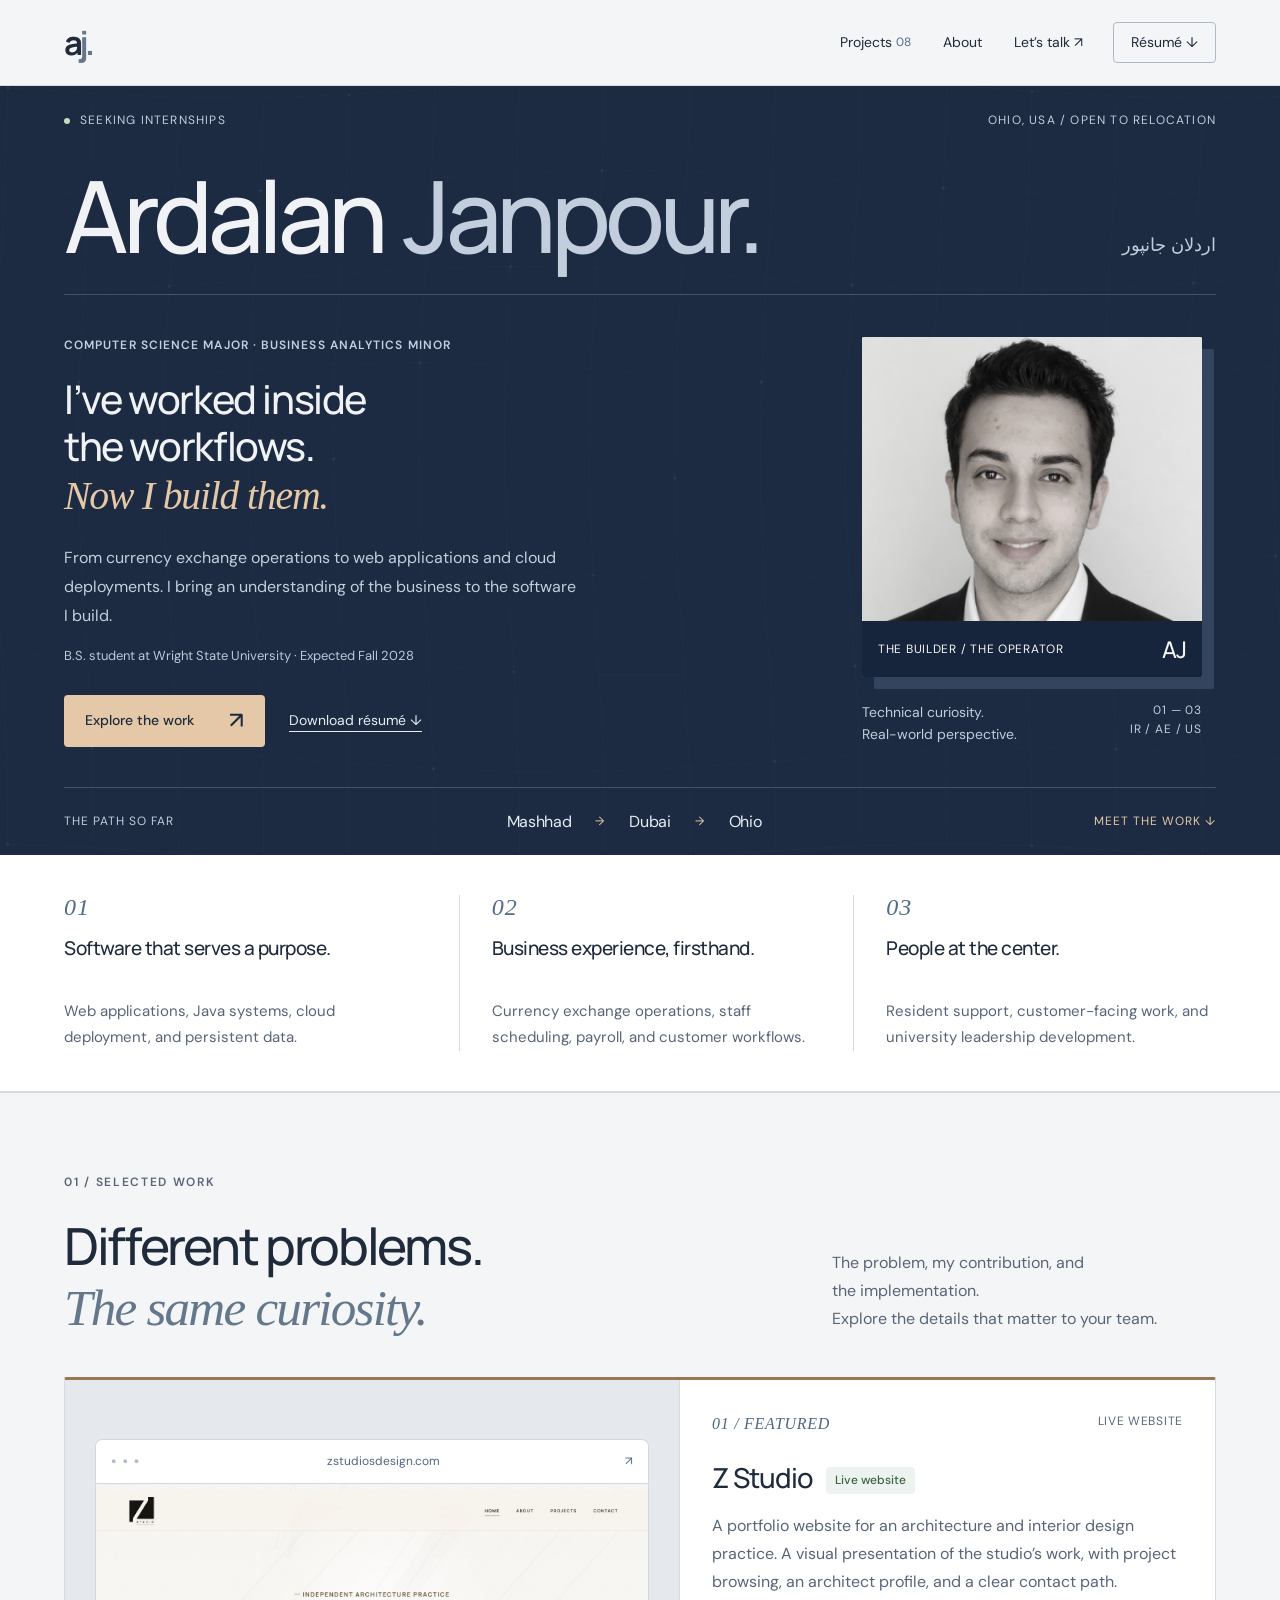
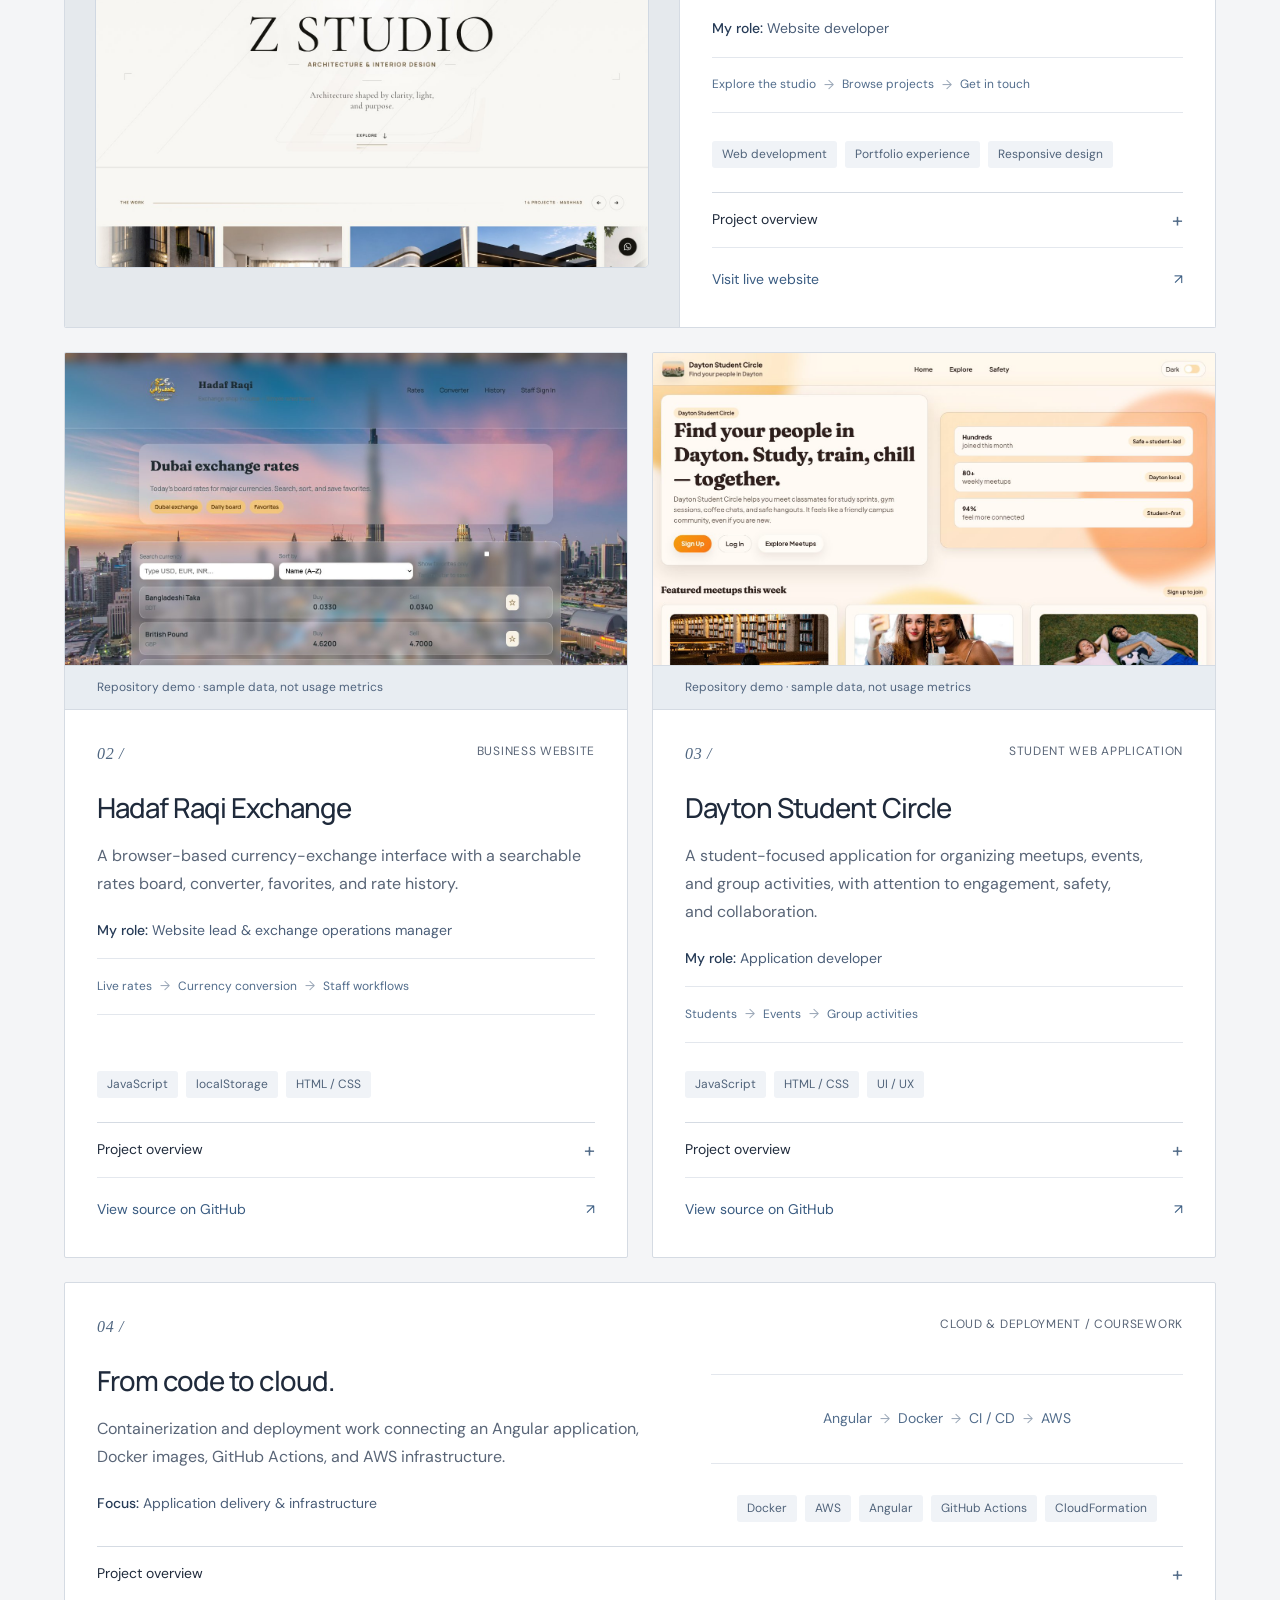
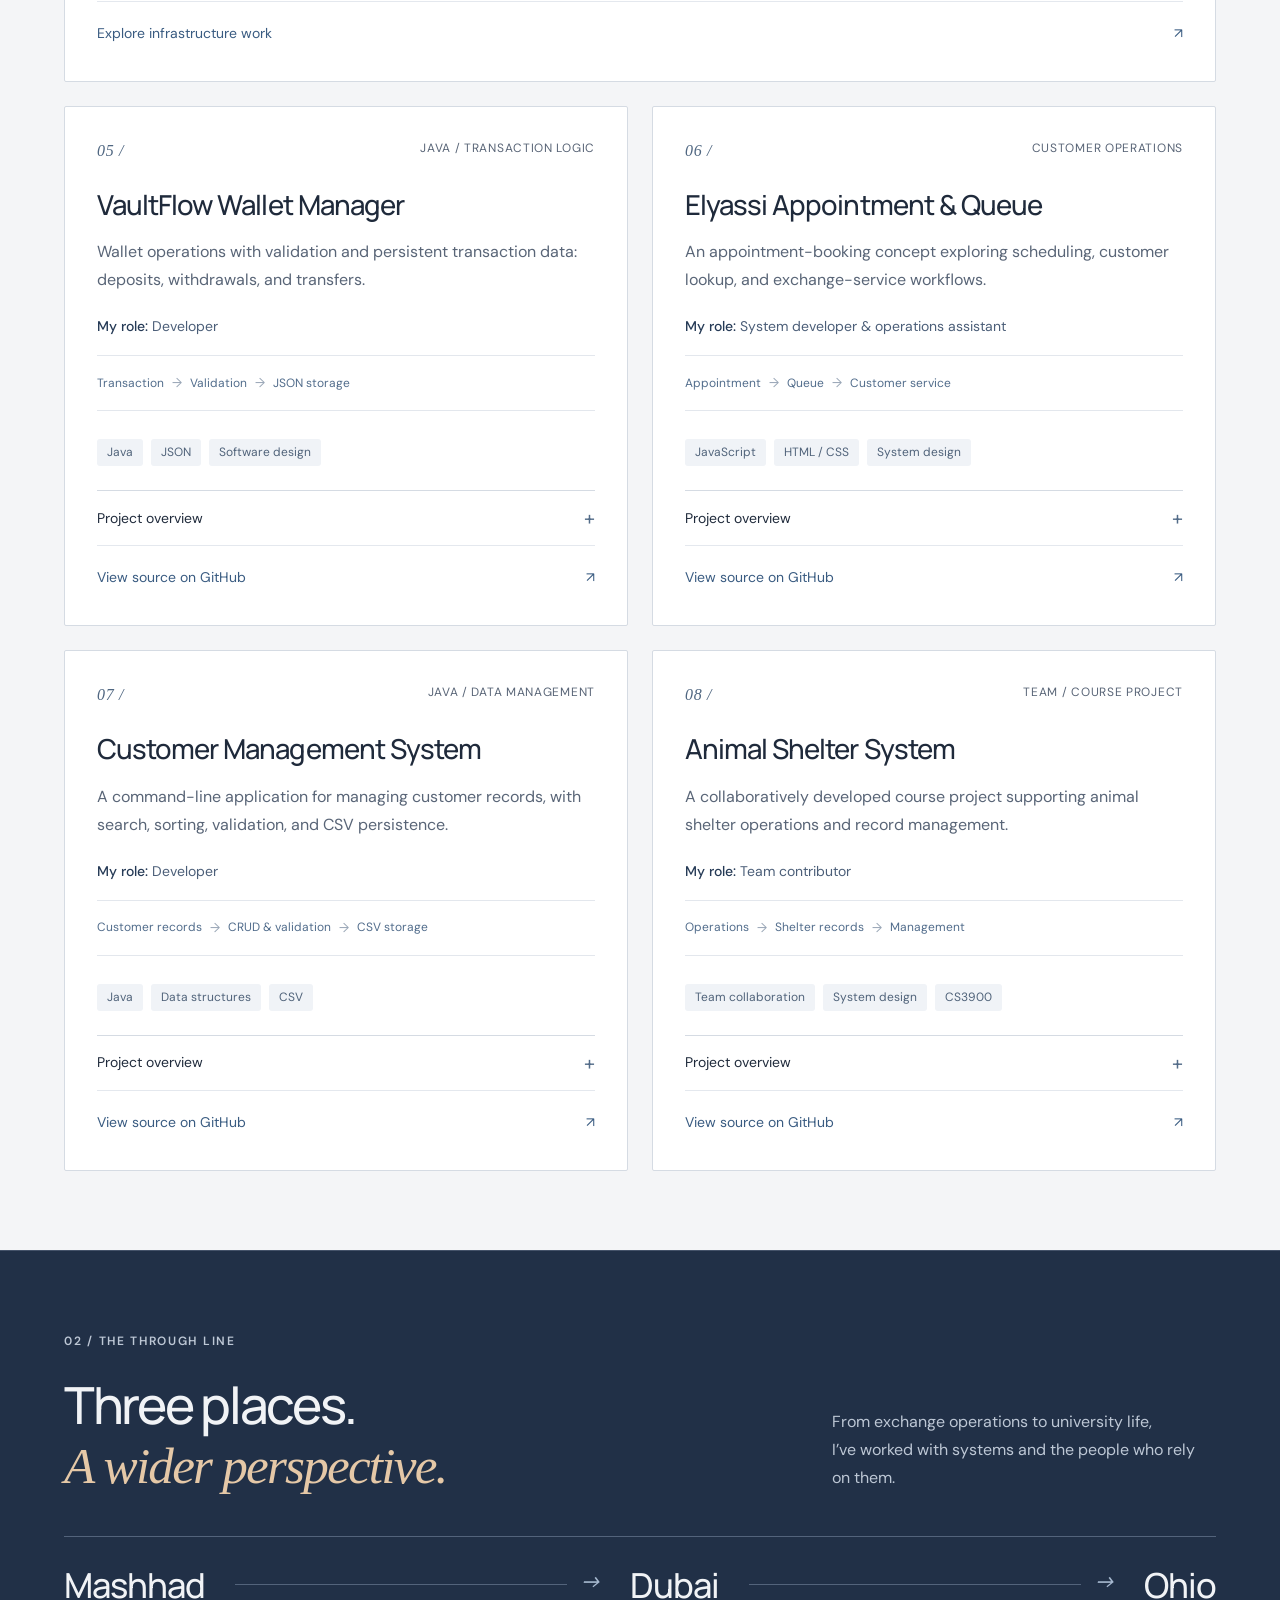
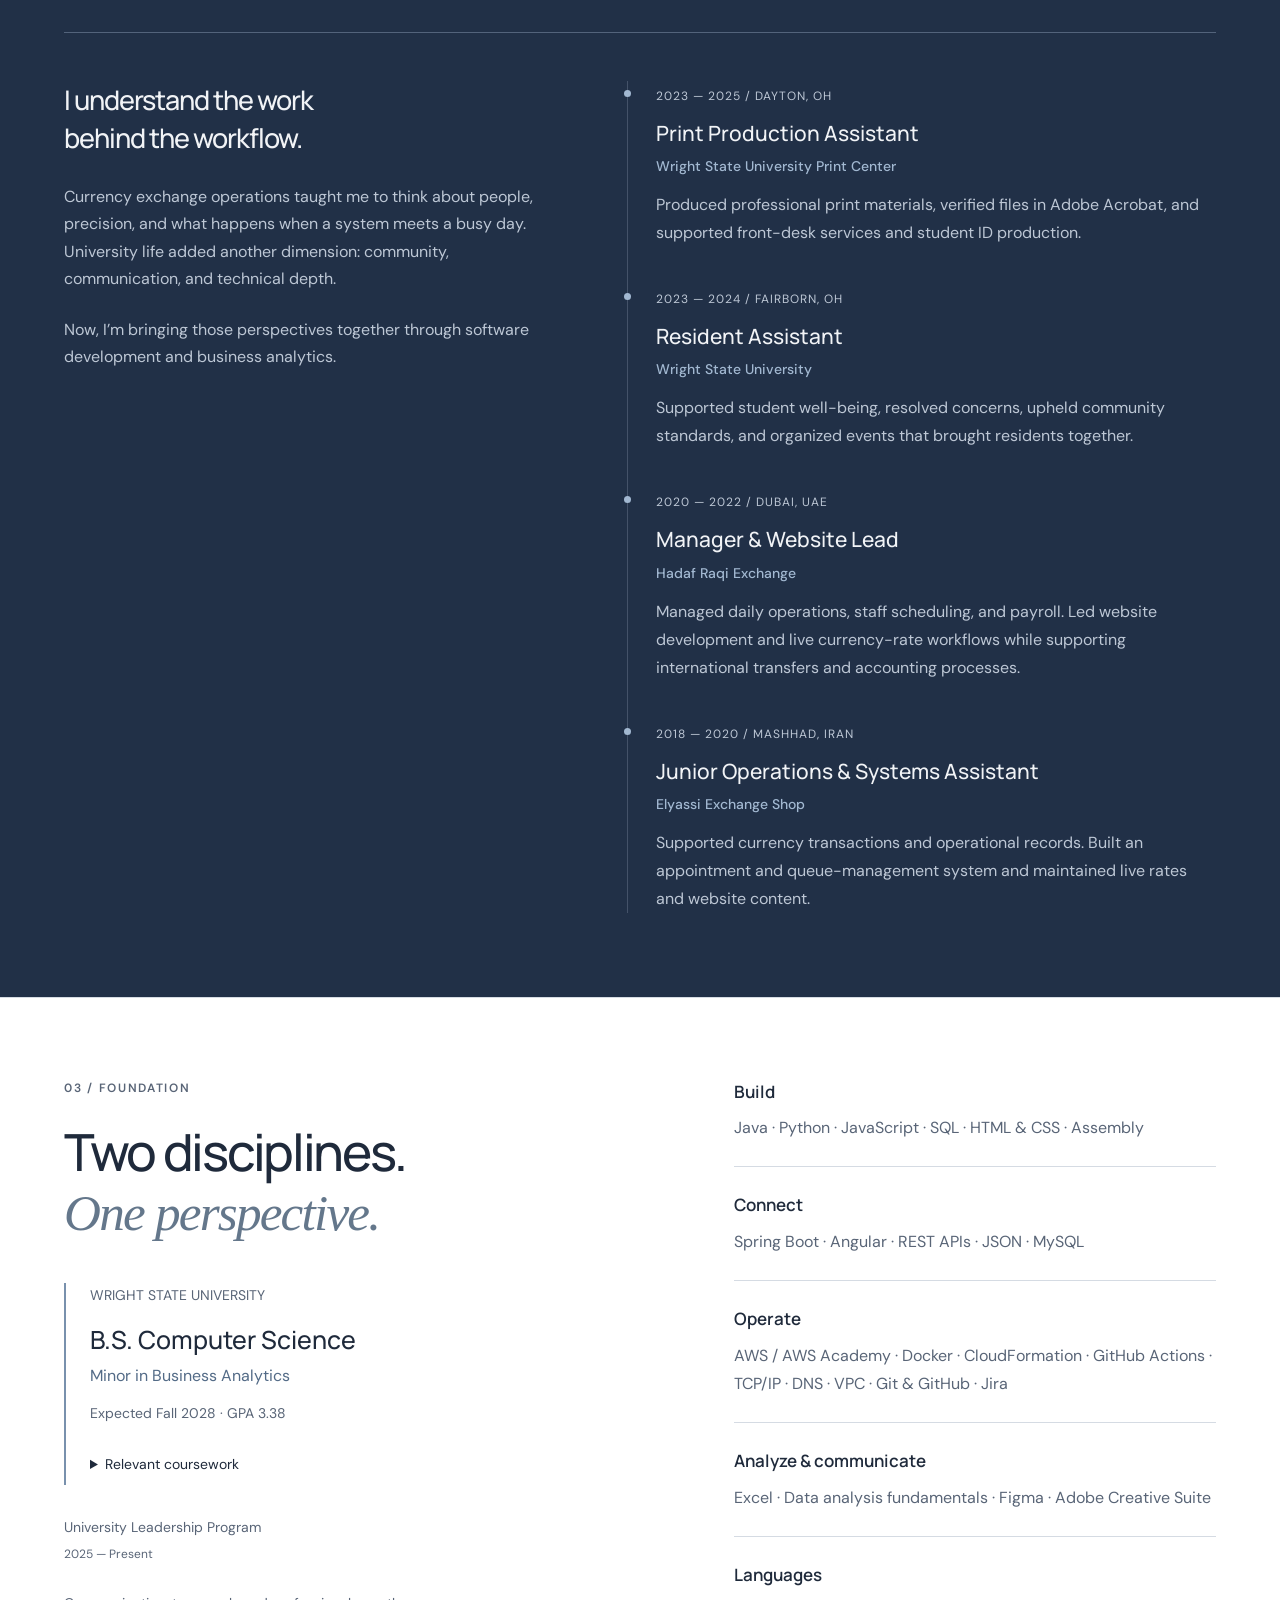
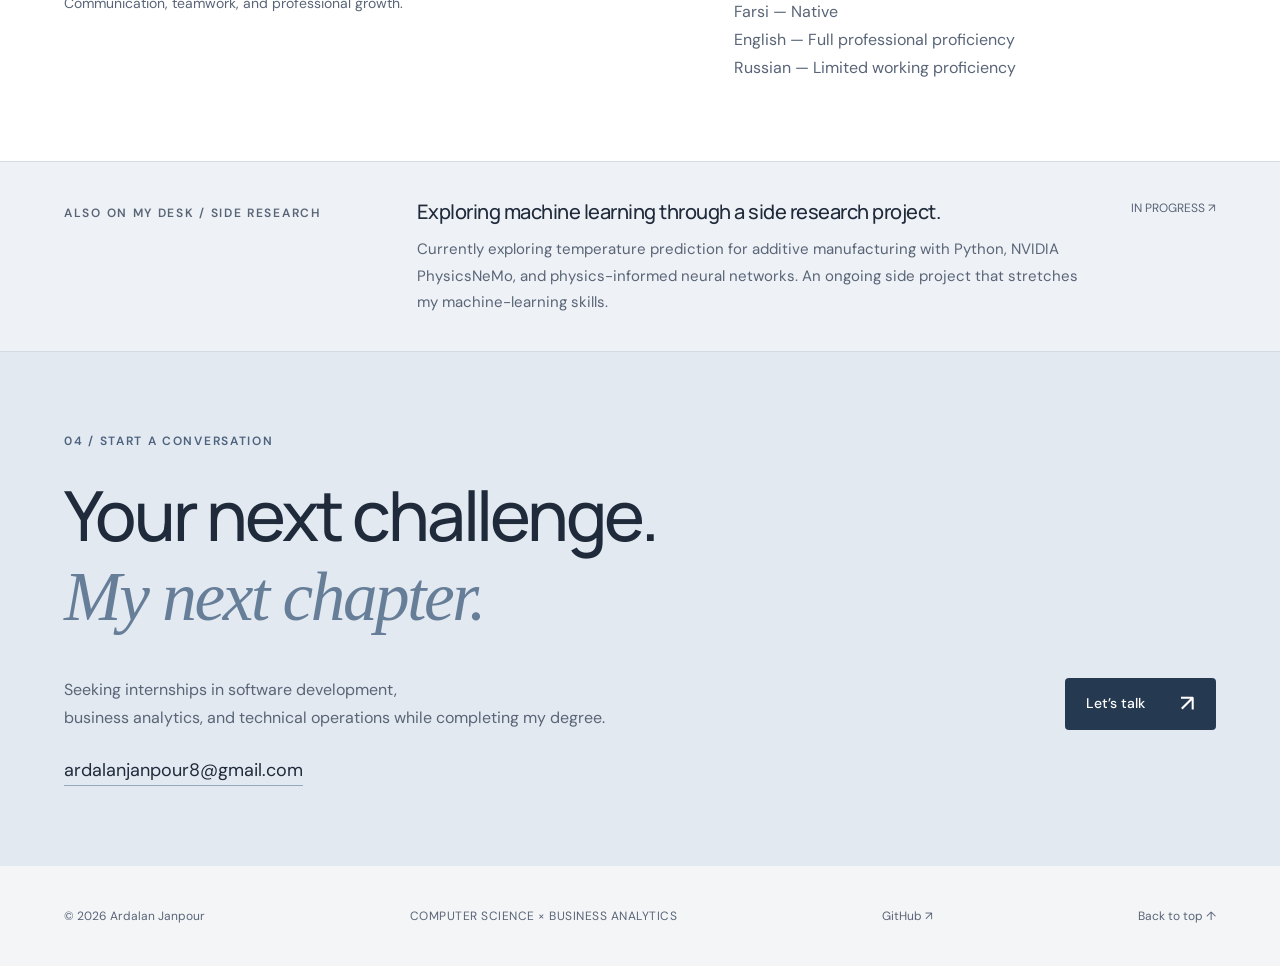
==== commit 3fe855db: "Create personal editorial identity around software and operations experience" ====
--- a/index.html
+++ b/index.html
@@ -1,7 +1,7 @@
 <!doctype html>
-<html lang="en"><head><meta charset="UTF-8"><meta name="viewport" content="width=device-width,initial-scale=1"><title>Ardalan Janpour — Computer Science × Business Analytics</title><meta name="description" content="Ardalan Janpour — Computer Science student, Business Analytics minor, and builder of practical software seeking internships. Explore live websites, projects, and experience."><meta name="theme-color" content="#f4f5f7"><link rel="icon" href="data:image/svg+xml,%3Csvg xmlns='http://www.w3.org/2000/svg' viewBox='0 0 64 64'%3E%3Crect width='64' height='64' rx='14' fill='%23233045'/%3E%3Ctext x='10' y='44' font-family='Arial' font-size='35' font-weight='bold'%3EAJ%3C/text%3E%3C/svg%3E"><link rel="stylesheet" href="style.css?v=7"><meta property="og:title" content="Ardalan Janpour — Computer Science &amp; Business Analytics"><meta property="og:description" content="Seeking internships. Explore live websites, Java applications, cloud deployment work, and business experience."><meta property="og:type" content="website"><link rel="canonical" href="https://ardalan81.github.io/"><meta property="og:url" content="https://ardalan81.github.io/"></head>
+<html lang="en"><head><meta charset="UTF-8"><meta name="viewport" content="width=device-width,initial-scale=1"><title>Ardalan Janpour — Computer Science × Business Analytics</title><meta name="description" content="Ardalan Janpour — Computer Science student, Business Analytics minor, and builder of practical software seeking internships. Explore live websites, projects, and experience."><meta name="theme-color" content="#f4f5f7"><link rel="icon" href="data:image/svg+xml,%3Csvg xmlns='http://www.w3.org/2000/svg' viewBox='0 0 64 64'%3E%3Crect width='64' height='64' rx='14' fill='%23233045'/%3E%3Ctext x='10' y='44' font-family='Arial' font-size='35' font-weight='bold'%3EAJ%3C/text%3E%3C/svg%3E"><link rel="stylesheet" href="style.css?v=8"><meta property="og:title" content="Ardalan Janpour — Computer Science &amp; Business Analytics"><meta property="og:description" content="Seeking internships. Explore live websites, Java applications, cloud deployment work, and business experience."><meta property="og:type" content="website"><link rel="canonical" href="https://ardalan81.github.io/"><meta property="og:url" content="https://ardalan81.github.io/"></head>
 <body><a class="skip" href="#work">Skip to work</a><div class="scroll-progress" aria-hidden="true"></div><header><a class="logo" href="#" aria-label="Ardalan Janpour home">a<span>j.</span></a><nav aria-label="Main navigation"><a href="#work">Projects <span class="nav-count">08</span></a><a href="#story">About</a><a href="#contact">Let’s talk ↗</a></nav><a class="resume" href="Ardalan-Janpour-Resume.docx" download>Résumé ↓</a></header>
-<main><section class="hero" aria-labelledby="hero-title"><canvas id="network" aria-hidden="true"></canvas><div class="hero-top"><span class="availability">SEEKING INTERNSHIPS</span><span>OHIO, USA / OPEN TO RELOCATION</span></div><div class="hero-grid"><div class="hero-copy"><p class="intro">COMPUTER SCIENCE / BUSINESS ANALYTICS</p><h1 id="hero-title">Ardalan<br><em>Janpour.</em></h1><p class="hero-statement">Engineering software.<br>Understanding the business behind it.</p><p class="hero-description">Computer Science student at Wright State University, with a Business Analytics minor and hands-on experience building software and managing financial operations.</p><div class="hero-actions"><a class="button" href="#work">View selected projects <span>↗</span></a><a class="text-link" href="Ardalan-Janpour-Resume.docx" download>Download résumé ↓</a></div></div><div class="identity"><div class="portrait-wrap"><img class="portrait" src="portrait.png" alt="Ardalan Janpour" width="800" height="800"><div class="portrait-label"><span>SOFTWARE + BUSINESS</span><span>AJ /</span></div></div><div class="identity-note"><span>Curious about the technology.<br>Attentive to the people using it.</span></div></div></div><div class="hero-bottom"><span>01 — SOFTWARE ENGINEERING</span><span>02 — BUSINESS ANALYTICS</span><a href="#work">DISCOVER THE CONNECTION ↓</a></div></section><section class="at-a-glance" aria-label="Professional overview"><div><span class="glance-number">01</span><h2>Software that serves a purpose.</h2><p>Web applications, Java systems, cloud deployment, and persistent data.</p></div><div><span class="glance-number">02</span><h2>Business experience, firsthand.</h2><p>Currency exchange operations, staff scheduling, payroll, and customer workflows.</p></div><div><span class="glance-number">03</span><h2>People at the center.</h2><p>Resident support, customer-facing work, and university leadership development.</p></div></section><section class="work section" id="work"><div class="section-heading"><div><p class="kicker">01 / SELECTED WORK</p><h2>Selected work.<br><em>Practical by design.</em></h2></div><p>The problem, my contribution, and the implementation.<br>Explore the details that matter to your team.</p></div><div id="projects" class="projects"><article class="project featured-project"><a class="featured-preview" href="https://zstudiosdesign.com" target="_blank" rel="noopener noreferrer" aria-label="Visit Z Studio, a website built by Ardalan Janpour"><div class="preview-browser"><span aria-hidden="true">● ● ●</span><span>zstudiosdesign.com</span><span aria-hidden="true">↗</span></div><img src="zstudio-preview.jpg" alt="Z Studio architecture and interior design website built by Ardalan Janpour" width="1440" height="1000" loading="lazy"></a><div class="project-body"><div class="project-top"><b>01 / FEATURED</b><span>LIVE WEBSITE</span></div><h3>Z Studio <span class="live-label">Live website</span></h3><p class="project-brief">A portfolio website for an architecture and interior design practice. A visual presentation of the studio’s work, with project browsing, an architect profile, and a clear contact path.</p><p class="project-role"><strong>My role:</strong> Website developer</p><div class="project-flow" aria-label="Website experience"><span>Explore the studio</span><i aria-hidden="true">→</i><span>Browse projects</span><i aria-hidden="true">→</i><span>Get in touch</span></div><div class="tags"><span>Web development</span><span>Portfolio experience</span><span>Responsive design</span></div><details><summary>Project overview<span class="sr-only">: Z Studio</span></summary><div class="detail"><h4>The need</h4><p>Present an architecture and interior design practice online, with the work itself at the center of the experience.</p><h4>My contribution</h4><p>Built the studio’s website, bringing its project portfolio, practice profile, and contact information into one web experience.</p><h4>Explore it live</h4><p>Visit the working website to see the project gallery and navigation. The architecture and interior design work belongs to Z Studio; my contribution is the website.</p></div></details><a class="repository-link" href="https://zstudiosdesign.com" target="_blank" rel="noopener noreferrer">Visit live website <span aria-hidden="true">↗</span></a></div></article><article class="project"><figure class="repository-preview"><img src="hadaf-preview.jpg" alt="Rates board from the Hadaf Raqi Exchange repository" width="1440" height="980" loading="lazy"><figcaption>Repository demo · sample data, not usage metrics</figcaption></figure><div class="project-body"><div class="project-top"><b>02 /</b><span>BUSINESS WEBSITE</span></div><h3>Hadaf Raqi Exchange</h3><p class="project-brief">A browser-based currency-exchange interface with a searchable rates board, converter, favorites, and rate history.</p><p class="project-role"><strong>My role:</strong> Website lead &amp; exchange operations manager</p><div class="project-flow" aria-label="Project workflow"><span>Live rates</span><i aria-hidden="true">→</i><span>Currency conversion</span><i aria-hidden="true">→</i><span>Staff workflows</span></div><div class="tags"><span>JavaScript</span><span>localStorage</span><span>HTML / CSS</span></div><details><summary>Project overview<span class="sr-only">: Hadaf Raqi Exchange</span></summary><div class="detail"><h4>The need</h4><p>Customers and staff needed current currency information and tools that supported daily exchange operations.</p><h4>My contribution</h4><p>Designed and maintained the website while managing operations, scheduling, and payroll. Supported customer-facing services and back-office processes.</p><h4>Implementation</h4><p>Implemented conversion logic, searchable rates, favorites, local rate editing, and history using HTML, CSS, JavaScript, and localStorage. The public repository is a browser-based demonstration; its rates and staff access are local, without production authentication.</p><p>February–September 2022</p></div></details><a class="repository-link" href="https://github.com/Ardalan81/hadaf-raqi-exchange" target="_blank" rel="noopener noreferrer">View source on GitHub <span aria-hidden="true">↗</span><span class="sr-only">: Hadaf Raqi Exchange</span></a></div></article><article class="project"><figure class="repository-preview"><img src="dayton-preview.jpg" alt="Landing page from the Dayton Student Circle repository" width="1440" height="980" loading="lazy"><figcaption>Repository demo · sample data, not usage metrics</figcaption></figure><div class="project-body"><div class="project-top"><b>03 /</b><span>STUDENT WEB APPLICATION</span></div><h3>Dayton Student Circle</h3><p class="project-brief">A student-focused application for organizing meetups, events, and group activities, with attention to engagement, safety, and collaboration.</p><p class="project-role"><strong>My role:</strong> Application developer</p><div class="project-flow" aria-label="Project workflow"><span>Students</span><i aria-hidden="true">→</i><span>Events</span><i aria-hidden="true">→</i><span>Group activities</span></div><div class="tags"><span>JavaScript</span><span>HTML / CSS</span><span>UI / UX</span></div><details><summary>Project overview<span class="sr-only">: Dayton Student Circle</span></summary><div class="detail"><h4>The need</h4><p>Students needed a place to organize shared activities and connect around events.</p><h4>My contribution</h4><p>Developed the web application and designed the user experience around student meetups and group coordination.</p><h4>Implementation</h4><p>Built search and meetup filters, a create-meetup flow, profile preferences, and demo authentication with JavaScript, HTML, CSS, and localStorage. The repository demonstrates front-end interactions; account and message features are not a production backend.</p><p>November 2025–February 2026</p></div></details><a class="repository-link" href="https://github.com/Ardalan81/dayton-student-circle" target="_blank" rel="noopener noreferrer">View source on GitHub <span aria-hidden="true">↗</span><span class="sr-only">: Dayton Student Circle</span></a></div></article><article class="project cloud-project"><div class="project-body"><div class="project-top"><b>04 /</b><span>CLOUD &amp; DEPLOYMENT / COURSEWORK</span></div><h3>From code to cloud.</h3><p class="project-brief">Containerization and deployment work connecting an Angular application, Docker images, GitHub Actions, and AWS infrastructure.</p><p class="project-role"><strong>Focus:</strong> Application delivery &amp; infrastructure</p><div class="project-flow"><span>Angular</span><i aria-hidden="true">→</i><span>Docker</span><i aria-hidden="true">→</i><span>CI / CD</span><i aria-hidden="true">→</i><span>AWS</span></div><div class="tags"><span>Docker</span><span>AWS</span><span>Angular</span><span>GitHub Actions</span><span>CloudFormation</span></div><details><summary>Project overview<span class="sr-only">: Cloud deployment coursework</span></summary><div class="detail"><h4>The engineering problem</h4><p>Package an application consistently and document a repeatable path from source code to a running environment.</p><h4>Implementation evidence</h4><p>The repository contains an Angular application, a Dockerfile, deployment scripts, and documentation for image publishing and webhook-driven updates. Separate CloudFormation exercises describe VPC networking and a load-balanced web application.</p><h4>Scope</h4><p>Coursework and deployment exercises. The repository documents the setup; an always-on public deployment is not assumed.</p></div></details><a class="repository-link" href="https://github.com/Ardalan81/aws-docker-angular-ci-cd" target="_blank" rel="noopener noreferrer">Explore infrastructure work <span aria-hidden="true">↗</span></a></div></article><article class="project"><div class="project-body"><div class="project-top"><b>05 /</b><span>JAVA / TRANSACTION LOGIC</span></div><h3>VaultFlow Wallet Manager</h3><p class="project-brief">Wallet operations with validation and persistent transaction data: deposits, withdrawals, and transfers.</p><p class="project-role"><strong>My role:</strong> Developer</p><div class="project-flow" aria-label="Project workflow"><span>Transaction</span><i aria-hidden="true">→</i><span>Validation</span><i aria-hidden="true">→</i><span>JSON storage</span></div><div class="tags"><span>Java</span><span>JSON</span><span>Software design</span></div><details><summary>Project overview<span class="sr-only">: VaultFlow Wallet Manager</span></summary><div class="detail"><h4>The need</h4><p>A wallet system needs clear transaction rules and reliable handling of stored data.</p><h4>My contribution</h4><p>Built the wallet management system, including transaction operations and validation logic.</p><h4>Implementation</h4><p>Separated transaction validation, analytics, and persistence into WalletService, AnalyticsService, and StorageService. Used HashMap for users and wallets, ArrayList for transaction history, and a custom JSON parser. Includes transaction search, monthly summaries, and undo.</p><p>January–May 2024</p></div></details><a class="repository-link" href="https://github.com/Ardalan81/java-wallet-management" target="_blank" rel="noopener noreferrer">View source on GitHub <span aria-hidden="true">↗</span><span class="sr-only">: VaultFlow Wallet Manager</span></a></div></article><article class="project"><div class="project-body"><div class="project-top"><b>06 /</b><span>CUSTOMER OPERATIONS</span></div><h3>Elyassi Appointment &amp; Queue</h3><p class="project-brief">An appointment-booking concept exploring scheduling, customer lookup, and exchange-service workflows.</p><p class="project-role"><strong>My role:</strong> System developer &amp; operations assistant</p><div class="project-flow" aria-label="Project workflow"><span>Appointment</span><i aria-hidden="true">→</i><span>Queue</span><i aria-hidden="true">→</i><span>Customer service</span></div><div class="tags"><span>JavaScript</span><span>HTML / CSS</span><span>System design</span></div><details><summary>Project overview<span class="sr-only">: Elyassi Appointment &amp; Queue</span></summary><div class="detail"><h4>The need</h4><p>The business needed a more organized way to handle appointments and in-person customer queues.</p><h4>My contribution</h4><p>Built and supported the booking and queue system alongside daily exchange operations.</p><h4>Implementation</h4><p>The public repository is a concept implementation with date and time selection, appointment lookup, and a Node.js server. Email features require SMTP configuration; it is not a live financial service.</p><p>July–August 2019</p></div></details><a class="repository-link" href="https://github.com/Ardalan81/elyassi-exchange" target="_blank" rel="noopener noreferrer">View source on GitHub <span aria-hidden="true">↗</span><span class="sr-only">: Elyassi Appointment &amp; Queue</span></a></div></article><article class="project"><div class="project-body"><div class="project-top"><b>07 /</b><span>JAVA / DATA MANAGEMENT</span></div><h3>Customer Management System</h3><p class="project-brief">A command-line application for managing customer records, with search, sorting, validation, and CSV persistence.</p><p class="project-role"><strong>My role:</strong> Developer</p><div class="project-flow" aria-label="Project workflow"><span>Customer records</span><i aria-hidden="true">→</i><span>CRUD &amp; validation</span><i aria-hidden="true">→</i><span>CSV storage</span></div><div class="tags"><span>Java</span><span>Data structures</span><span>CSV</span></div><details><summary>Project overview<span class="sr-only">: Customer Management System</span></summary><div class="detail"><h4>The need</h4><p>Customer records need consistent input, practical retrieval, and a way to persist between sessions.</p><h4>My contribution</h4><p>Implemented record creation, reading, updating, and deletion, with search and sorting features.</p><h4>Implementation</h4><p>Used Java, data structures, input validation, and file I/O with CSV-based storage.</p><p>March–May 2023</p></div></details><a class="repository-link" href="https://github.com/Ardalan81/java-customer-management" target="_blank" rel="noopener noreferrer">View source on GitHub <span aria-hidden="true">↗</span><span class="sr-only">: Customer Management System</span></a></div></article><article class="project"><div class="project-body"><div class="project-top"><b>08 /</b><span>TEAM / COURSE PROJECT</span></div><h3>Animal Shelter System</h3><p class="project-brief">A collaboratively developed course project supporting animal shelter operations and record management.</p><p class="project-role"><strong>My role:</strong> Team contributor</p><div class="project-flow" aria-label="Project workflow"><span>Operations</span><i aria-hidden="true">→</i><span>Shelter records</span><i aria-hidden="true">→</i><span>Management</span></div><div class="tags"><span>Team collaboration</span><span>System design</span><span>CS3900</span></div><details><summary>Project overview<span class="sr-only">: Animal Shelter System</span></summary><div class="detail"><h4>The need</h4><p>Shelter operations depend on organized records and practical management workflows.</p><h4>My contribution</h4><p>Worked with a team to design and implement the system as part of CS3900 coursework.</p><h4>Implementation</h4><p>The team repository includes Angular UI work, a MariaDB database design, and API components. Its documented scope includes a working pet resource, with UI-to-service integration and other resources still incomplete.</p><p>January–March 2024</p></div></details><a class="repository-link" href="https://github.com/Ardalan81/cs3900-animalshelter" target="_blank" rel="noopener noreferrer">View source on GitHub <span aria-hidden="true">↗</span><span class="sr-only">: Animal Shelter System</span></a></div></article></div></section>
-<section class="story section" id="story"><div class="section-heading"><div><p class="kicker">02 / THE THROUGH LINE</p><h2>Experience that<br><em>informs the work.</em></h2></div><p>From exchange operations to university life,<br>I’ve worked with systems and the people who rely on them.</p></div><div class="journey"><span>Mashhad</span><i></i><span>Dubai</span><i></i><span>Ohio</span></div><div class="story-grid"><div class="story-intro"><h3>I understand the work<br>behind the workflow.</h3><p>Currency exchange operations taught me to think about people, precision, and what happens when a system meets a busy day. University life added another dimension: community, communication, and technical depth.</p><p>Now, I’m bringing those perspectives together through software development and business analytics.</p></div><div class="timeline"><article><span>2023 — 2025 / DAYTON, OH</span><h3>Print Production Assistant</h3><h4>Wright State University Print Center</h4><p>Produced professional print materials, verified files in Adobe Acrobat, and supported front-desk services and student ID production.</p></article><article><span>2023 — 2024 / FAIRBORN, OH</span><h3>Resident Assistant</h3><h4>Wright State University</h4><p>Supported student well-being, resolved concerns, upheld community standards, and organized events that brought residents together.</p></article><article><span>2020 — 2022 / DUBAI, UAE</span><h3>Manager & Website Lead</h3><h4>Hadaf Raqi Exchange</h4><p>Managed daily operations, staff scheduling, and payroll. Led website development and live currency-rate workflows while supporting international transfers and accounting processes.</p></article><article><span>2018 — 2020 / MASHHAD, IRAN</span><h3>Junior Operations & Systems Assistant</h3><h4>Elyassi Exchange Shop</h4><p>Supported currency transactions and operational records. Built an appointment and queue-management system and maintained live rates and website content.</p></article></div></div></section>
+<main><section class="hero" aria-labelledby="hero-title"><canvas id="network" aria-hidden="true"></canvas><div class="hero-top"><span class="availability">SEEKING INTERNSHIPS</span><span>OHIO, USA / OPEN TO RELOCATION</span></div><div class="nameplate"><h1 id="hero-title">Ardalan <em>Janpour.</em></h1><span class="native-name" lang="fa" dir="rtl">اردلان جانپور</span></div><div class="hero-grid"><div class="hero-copy"><p class="intro">COMPUTER SCIENCE MAJOR · BUSINESS ANALYTICS MINOR</p><h2 class="hero-statement">I’ve worked inside<br>the workflows.<br><em>Now I build them.</em></h2><p class="hero-description">From currency exchange operations to web applications and cloud deployments. I bring an understanding of the business to the software I build.</p><p class="student-note">B.S. student at Wright State University · Expected Fall 2028</p><div class="hero-actions"><a class="button" href="#work">Explore the work <span>↗</span></a><a class="text-link" href="Ardalan-Janpour-Resume.docx" download>Download résumé ↓</a></div></div><div class="identity"><div class="portrait-wrap"><img class="portrait" src="portrait.png" alt="Ardalan Janpour" width="800" height="800"><div class="portrait-label"><span>THE BUILDER / THE OPERATOR</span><span>AJ</span></div></div><div class="identity-note"><span>Technical curiosity.<br>Real-world perspective.</span><span class="identity-coordinate">01 — 03<br>IR / AE / US</span></div></div></div><div class="hero-bottom"><span class="route-label">THE PATH SO FAR</span><a href="#story" class="career-route"><span>Mashhad</span><i aria-hidden="true">→</i><span>Dubai</span><i aria-hidden="true">→</i><span>Ohio</span></a><a href="#work">MEET THE WORK ↓</a></div></section><section class="at-a-glance" aria-label="Professional overview"><div><span class="glance-number">01</span><h2>Software that serves a purpose.</h2><p>Web applications, Java systems, cloud deployment, and persistent data.</p></div><div><span class="glance-number">02</span><h2>Business experience, firsthand.</h2><p>Currency exchange operations, staff scheduling, payroll, and customer workflows.</p></div><div><span class="glance-number">03</span><h2>People at the center.</h2><p>Resident support, customer-facing work, and university leadership development.</p></div></section><section class="work section" id="work"><div class="section-heading"><div><p class="kicker">01 / SELECTED WORK</p><h2>Different problems.<br><em>The same curiosity.</em></h2></div><p>The problem, my contribution, and the implementation.<br>Explore the details that matter to your team.</p></div><div id="projects" class="projects"><article class="project featured-project"><a class="featured-preview" href="https://zstudiosdesign.com" target="_blank" rel="noopener noreferrer" aria-label="Visit Z Studio, a website built by Ardalan Janpour"><div class="preview-browser"><span aria-hidden="true">● ● ●</span><span>zstudiosdesign.com</span><span aria-hidden="true">↗</span></div><img src="zstudio-preview.jpg" alt="Z Studio architecture and interior design website built by Ardalan Janpour" width="1440" height="1000" loading="lazy"></a><div class="project-body"><div class="project-top"><b>01 / FEATURED</b><span>LIVE WEBSITE</span></div><h3>Z Studio <span class="live-label">Live website</span></h3><p class="project-brief">A portfolio website for an architecture and interior design practice. A visual presentation of the studio’s work, with project browsing, an architect profile, and a clear contact path.</p><p class="project-role"><strong>My role:</strong> Website developer</p><div class="project-flow" aria-label="Website experience"><span>Explore the studio</span><i aria-hidden="true">→</i><span>Browse projects</span><i aria-hidden="true">→</i><span>Get in touch</span></div><div class="tags"><span>Web development</span><span>Portfolio experience</span><span>Responsive design</span></div><details><summary>Project overview<span class="sr-only">: Z Studio</span></summary><div class="detail"><h4>The need</h4><p>Present an architecture and interior design practice online, with the work itself at the center of the experience.</p><h4>My contribution</h4><p>Built the studio’s website, bringing its project portfolio, practice profile, and contact information into one web experience.</p><h4>Explore it live</h4><p>Visit the working website to see the project gallery and navigation. The architecture and interior design work belongs to Z Studio; my contribution is the website.</p></div></details><a class="repository-link" href="https://zstudiosdesign.com" target="_blank" rel="noopener noreferrer">Visit live website <span aria-hidden="true">↗</span></a></div></article><article class="project"><figure class="repository-preview"><img src="hadaf-preview.jpg" alt="Rates board from the Hadaf Raqi Exchange repository" width="1440" height="980" loading="lazy"><figcaption>Repository demo · sample data, not usage metrics</figcaption></figure><div class="project-body"><div class="project-top"><b>02 /</b><span>BUSINESS WEBSITE</span></div><h3>Hadaf Raqi Exchange</h3><p class="project-brief">A browser-based currency-exchange interface with a searchable rates board, converter, favorites, and rate history.</p><p class="project-role"><strong>My role:</strong> Website lead &amp; exchange operations manager</p><div class="project-flow" aria-label="Project workflow"><span>Live rates</span><i aria-hidden="true">→</i><span>Currency conversion</span><i aria-hidden="true">→</i><span>Staff workflows</span></div><div class="tags"><span>JavaScript</span><span>localStorage</span><span>HTML / CSS</span></div><details><summary>Project overview<span class="sr-only">: Hadaf Raqi Exchange</span></summary><div class="detail"><h4>The need</h4><p>Customers and staff needed current currency information and tools that supported daily exchange operations.</p><h4>My contribution</h4><p>Designed and maintained the website while managing operations, scheduling, and payroll. Supported customer-facing services and back-office processes.</p><h4>Implementation</h4><p>Implemented conversion logic, searchable rates, favorites, local rate editing, and history using HTML, CSS, JavaScript, and localStorage. The public repository is a browser-based demonstration; its rates and staff access are local, without production authentication.</p><p>February–September 2022</p></div></details><a class="repository-link" href="https://github.com/Ardalan81/hadaf-raqi-exchange" target="_blank" rel="noopener noreferrer">View source on GitHub <span aria-hidden="true">↗</span><span class="sr-only">: Hadaf Raqi Exchange</span></a></div></article><article class="project"><figure class="repository-preview"><img src="dayton-preview.jpg" alt="Landing page from the Dayton Student Circle repository" width="1440" height="980" loading="lazy"><figcaption>Repository demo · sample data, not usage metrics</figcaption></figure><div class="project-body"><div class="project-top"><b>03 /</b><span>STUDENT WEB APPLICATION</span></div><h3>Dayton Student Circle</h3><p class="project-brief">A student-focused application for organizing meetups, events, and group activities, with attention to engagement, safety, and collaboration.</p><p class="project-role"><strong>My role:</strong> Application developer</p><div class="project-flow" aria-label="Project workflow"><span>Students</span><i aria-hidden="true">→</i><span>Events</span><i aria-hidden="true">→</i><span>Group activities</span></div><div class="tags"><span>JavaScript</span><span>HTML / CSS</span><span>UI / UX</span></div><details><summary>Project overview<span class="sr-only">: Dayton Student Circle</span></summary><div class="detail"><h4>The need</h4><p>Students needed a place to organize shared activities and connect around events.</p><h4>My contribution</h4><p>Developed the web application and designed the user experience around student meetups and group coordination.</p><h4>Implementation</h4><p>Built search and meetup filters, a create-meetup flow, profile preferences, and demo authentication with JavaScript, HTML, CSS, and localStorage. The repository demonstrates front-end interactions; account and message features are not a production backend.</p><p>November 2025–February 2026</p></div></details><a class="repository-link" href="https://github.com/Ardalan81/dayton-student-circle" target="_blank" rel="noopener noreferrer">View source on GitHub <span aria-hidden="true">↗</span><span class="sr-only">: Dayton Student Circle</span></a></div></article><article class="project cloud-project"><div class="project-body"><div class="project-top"><b>04 /</b><span>CLOUD &amp; DEPLOYMENT / COURSEWORK</span></div><h3>From code to cloud.</h3><p class="project-brief">Containerization and deployment work connecting an Angular application, Docker images, GitHub Actions, and AWS infrastructure.</p><p class="project-role"><strong>Focus:</strong> Application delivery &amp; infrastructure</p><div class="project-flow"><span>Angular</span><i aria-hidden="true">→</i><span>Docker</span><i aria-hidden="true">→</i><span>CI / CD</span><i aria-hidden="true">→</i><span>AWS</span></div><div class="tags"><span>Docker</span><span>AWS</span><span>Angular</span><span>GitHub Actions</span><span>CloudFormation</span></div><details><summary>Project overview<span class="sr-only">: Cloud deployment coursework</span></summary><div class="detail"><h4>The engineering problem</h4><p>Package an application consistently and document a repeatable path from source code to a running environment.</p><h4>Implementation evidence</h4><p>The repository contains an Angular application, a Dockerfile, deployment scripts, and documentation for image publishing and webhook-driven updates. Separate CloudFormation exercises describe VPC networking and a load-balanced web application.</p><h4>Scope</h4><p>Coursework and deployment exercises. The repository documents the setup; an always-on public deployment is not assumed.</p></div></details><a class="repository-link" href="https://github.com/Ardalan81/aws-docker-angular-ci-cd" target="_blank" rel="noopener noreferrer">Explore infrastructure work <span aria-hidden="true">↗</span></a></div></article><article class="project"><div class="project-body"><div class="project-top"><b>05 /</b><span>JAVA / TRANSACTION LOGIC</span></div><h3>VaultFlow Wallet Manager</h3><p class="project-brief">Wallet operations with validation and persistent transaction data: deposits, withdrawals, and transfers.</p><p class="project-role"><strong>My role:</strong> Developer</p><div class="project-flow" aria-label="Project workflow"><span>Transaction</span><i aria-hidden="true">→</i><span>Validation</span><i aria-hidden="true">→</i><span>JSON storage</span></div><div class="tags"><span>Java</span><span>JSON</span><span>Software design</span></div><details><summary>Project overview<span class="sr-only">: VaultFlow Wallet Manager</span></summary><div class="detail"><h4>The need</h4><p>A wallet system needs clear transaction rules and reliable handling of stored data.</p><h4>My contribution</h4><p>Built the wallet management system, including transaction operations and validation logic.</p><h4>Implementation</h4><p>Separated transaction validation, analytics, and persistence into WalletService, AnalyticsService, and StorageService. Used HashMap for users and wallets, ArrayList for transaction history, and a custom JSON parser. Includes transaction search, monthly summaries, and undo.</p><p>January–May 2024</p></div></details><a class="repository-link" href="https://github.com/Ardalan81/java-wallet-management" target="_blank" rel="noopener noreferrer">View source on GitHub <span aria-hidden="true">↗</span><span class="sr-only">: VaultFlow Wallet Manager</span></a></div></article><article class="project"><div class="project-body"><div class="project-top"><b>06 /</b><span>CUSTOMER OPERATIONS</span></div><h3>Elyassi Appointment &amp; Queue</h3><p class="project-brief">An appointment-booking concept exploring scheduling, customer lookup, and exchange-service workflows.</p><p class="project-role"><strong>My role:</strong> System developer &amp; operations assistant</p><div class="project-flow" aria-label="Project workflow"><span>Appointment</span><i aria-hidden="true">→</i><span>Queue</span><i aria-hidden="true">→</i><span>Customer service</span></div><div class="tags"><span>JavaScript</span><span>HTML / CSS</span><span>System design</span></div><details><summary>Project overview<span class="sr-only">: Elyassi Appointment &amp; Queue</span></summary><div class="detail"><h4>The need</h4><p>The business needed a more organized way to handle appointments and in-person customer queues.</p><h4>My contribution</h4><p>Built and supported the booking and queue system alongside daily exchange operations.</p><h4>Implementation</h4><p>The public repository is a concept implementation with date and time selection, appointment lookup, and a Node.js server. Email features require SMTP configuration; it is not a live financial service.</p><p>July–August 2019</p></div></details><a class="repository-link" href="https://github.com/Ardalan81/elyassi-exchange" target="_blank" rel="noopener noreferrer">View source on GitHub <span aria-hidden="true">↗</span><span class="sr-only">: Elyassi Appointment &amp; Queue</span></a></div></article><article class="project"><div class="project-body"><div class="project-top"><b>07 /</b><span>JAVA / DATA MANAGEMENT</span></div><h3>Customer Management System</h3><p class="project-brief">A command-line application for managing customer records, with search, sorting, validation, and CSV persistence.</p><p class="project-role"><strong>My role:</strong> Developer</p><div class="project-flow" aria-label="Project workflow"><span>Customer records</span><i aria-hidden="true">→</i><span>CRUD &amp; validation</span><i aria-hidden="true">→</i><span>CSV storage</span></div><div class="tags"><span>Java</span><span>Data structures</span><span>CSV</span></div><details><summary>Project overview<span class="sr-only">: Customer Management System</span></summary><div class="detail"><h4>The need</h4><p>Customer records need consistent input, practical retrieval, and a way to persist between sessions.</p><h4>My contribution</h4><p>Implemented record creation, reading, updating, and deletion, with search and sorting features.</p><h4>Implementation</h4><p>Used Java, data structures, input validation, and file I/O with CSV-based storage.</p><p>March–May 2023</p></div></details><a class="repository-link" href="https://github.com/Ardalan81/java-customer-management" target="_blank" rel="noopener noreferrer">View source on GitHub <span aria-hidden="true">↗</span><span class="sr-only">: Customer Management System</span></a></div></article><article class="project"><div class="project-body"><div class="project-top"><b>08 /</b><span>TEAM / COURSE PROJECT</span></div><h3>Animal Shelter System</h3><p class="project-brief">A collaboratively developed course project supporting animal shelter operations and record management.</p><p class="project-role"><strong>My role:</strong> Team contributor</p><div class="project-flow" aria-label="Project workflow"><span>Operations</span><i aria-hidden="true">→</i><span>Shelter records</span><i aria-hidden="true">→</i><span>Management</span></div><div class="tags"><span>Team collaboration</span><span>System design</span><span>CS3900</span></div><details><summary>Project overview<span class="sr-only">: Animal Shelter System</span></summary><div class="detail"><h4>The need</h4><p>Shelter operations depend on organized records and practical management workflows.</p><h4>My contribution</h4><p>Worked with a team to design and implement the system as part of CS3900 coursework.</p><h4>Implementation</h4><p>The team repository includes Angular UI work, a MariaDB database design, and API components. Its documented scope includes a working pet resource, with UI-to-service integration and other resources still incomplete.</p><p>January–March 2024</p></div></details><a class="repository-link" href="https://github.com/Ardalan81/cs3900-animalshelter" target="_blank" rel="noopener noreferrer">View source on GitHub <span aria-hidden="true">↗</span><span class="sr-only">: Animal Shelter System</span></a></div></article></div></section>
+<section class="story section" id="story"><div class="section-heading"><div><p class="kicker">02 / THE THROUGH LINE</p><h2>Three places.<br><em>A wider perspective.</em></h2></div><p>From exchange operations to university life,<br>I’ve worked with systems and the people who rely on them.</p></div><div class="journey"><span>Mashhad</span><i></i><span>Dubai</span><i></i><span>Ohio</span></div><div class="story-grid"><div class="story-intro"><h3>I understand the work<br>behind the workflow.</h3><p>Currency exchange operations taught me to think about people, precision, and what happens when a system meets a busy day. University life added another dimension: community, communication, and technical depth.</p><p>Now, I’m bringing those perspectives together through software development and business analytics.</p></div><div class="timeline"><article><span>2023 — 2025 / DAYTON, OH</span><h3>Print Production Assistant</h3><h4>Wright State University Print Center</h4><p>Produced professional print materials, verified files in Adobe Acrobat, and supported front-desk services and student ID production.</p></article><article><span>2023 — 2024 / FAIRBORN, OH</span><h3>Resident Assistant</h3><h4>Wright State University</h4><p>Supported student well-being, resolved concerns, upheld community standards, and organized events that brought residents together.</p></article><article><span>2020 — 2022 / DUBAI, UAE</span><h3>Manager & Website Lead</h3><h4>Hadaf Raqi Exchange</h4><p>Managed daily operations, staff scheduling, and payroll. Led website development and live currency-rate workflows while supporting international transfers and accounting processes.</p></article><article><span>2018 — 2020 / MASHHAD, IRAN</span><h3>Junior Operations & Systems Assistant</h3><h4>Elyassi Exchange Shop</h4><p>Supported currency transactions and operational records. Built an appointment and queue-management system and maintained live rates and website content.</p></article></div></div></section>
 <section class="foundation section" id="education"><div><p class="kicker">03 / FOUNDATION</p><h2>Two disciplines.<br><em>One perspective.</em></h2><div class="education"><p>WRIGHT STATE UNIVERSITY</p><h3>B.S. Computer Science</h3><span>Minor in Business Analytics</span><p>Expected Fall 2028 · GPA 3.38</p><details class="coursework"><summary>Relevant coursework</summary><p>Data Structures & Algorithms · Operating Systems · Computer Organization · Web Development · Design of IT Systems · Discrete Mathematics · Linear Algebra · Statistics · Fundamentals of Information Systems · Technical Communication</p></details></div><p class="leadership">University Leadership Program <span>2025 — Present</span><br>Communication, teamwork, and professional growth.</p></div><div class="skills"><div><h3>Build</h3><p>Java · Python · JavaScript · SQL · HTML & CSS · Assembly</p></div><div><h3>Connect</h3><p>Spring Boot · Angular · REST APIs · JSON · MySQL</p></div><div><h3>Operate</h3><p>AWS / AWS Academy · Docker · CloudFormation · GitHub Actions · TCP/IP · DNS · VPC · Git & GitHub · Jira</p></div><div><h3>Analyze & communicate</h3><p>Excel · Data analysis fundamentals · Figma · Adobe Creative Suite</p></div><div><h3>Languages</h3><p>Farsi — Native<br>English — Full professional proficiency<br>Russian — Limited working proficiency</p></div></div></section>
-<aside class="research-note section"><p class="kicker">ALSO ON MY DESK / SIDE RESEARCH</p><div><h3>Exploring machine learning through a side research project.</h3><p>Currently exploring temperature prediction for additive manufacturing with Python, NVIDIA PhysicsNeMo, and physics-informed neural networks. An ongoing side project that stretches my machine-learning skills.</p></div><span class="research-status">IN PROGRESS ↗</span></aside><section class="contact section" id="contact"><p class="kicker">04 / START A CONVERSATION</p><h2>Let’s discuss<br><em>what I can bring to your team.</em></h2><div class="contact-bottom"><p>Seeking internships in software development,<br>business analytics, and technical operations while completing my degree.</p><a class="button" href="mailto:ardalanjanpour8@gmail.com">Let’s talk <span>↗</span></a></div><a class="email" href="mailto:ardalanjanpour8@gmail.com">ardalanjanpour8@gmail.com</a></section></main><footer><span>© <span id="year">2026</span> Ardalan Janpour</span><span>COMPUTER SCIENCE × BUSINESS ANALYTICS</span><a href="https://github.com/Ardalan81" target="_blank" rel="noopener noreferrer">GitHub ↗</a><a href="#">Back to top ↑</a></footer><script src="script.js?v=7"></script><script src="motion.js?v=7"></script></body></html>
+<aside class="research-note section"><p class="kicker">ALSO ON MY DESK / SIDE RESEARCH</p><div><h3>Exploring machine learning through a side research project.</h3><p>Currently exploring temperature prediction for additive manufacturing with Python, NVIDIA PhysicsNeMo, and physics-informed neural networks. An ongoing side project that stretches my machine-learning skills.</p></div><span class="research-status">IN PROGRESS ↗</span></aside><section class="contact section" id="contact"><p class="kicker">04 / START A CONVERSATION</p><h2>Your next challenge.<br><em>My next chapter.</em></h2><div class="contact-bottom"><p>Seeking internships in software development,<br>business analytics, and technical operations while completing my degree.</p><a class="button" href="mailto:ardalanjanpour8@gmail.com">Let’s talk <span>↗</span></a></div><a class="email" href="mailto:ardalanjanpour8@gmail.com">ardalanjanpour8@gmail.com</a></section></main><footer><span>© <span id="year">2026</span> Ardalan Janpour</span><span>COMPUTER SCIENCE × BUSINESS ANALYTICS</span><a href="https://github.com/Ardalan81" target="_blank" rel="noopener noreferrer">GitHub ↗</a><a href="#">Back to top ↑</a></footer><script src="script.js?v=8"></script><script src="motion.js?v=8"></script></body></html>
--- a/style.css
+++ b/style.css
@@ -160,3 +160,113 @@
   .project { break-inside: avoid; margin-bottom: 1rem; }
   .cloud-project .project-body { display: flex; }
 }
+
+/* Personal direction: an editorial identity shaped by software and operations. */
+.hero {
+  --text: #f0f2f5;
+  --muted: #bcc8d8;
+  --line: #43516a;
+  --accent: #bacadd;
+  color: var(--text);
+  background: #1c2b41;
+  padding-top: 1.5rem;
+}
+.hero canvas { opacity: .5; }
+.hero-top { color: #c1cddd; }
+.availability:before { background: #c4ddbf; }
+.nameplate {
+  display: flex;
+  align-items: flex-end;
+  justify-content: space-between;
+  gap: 2rem;
+  padding-block: 2rem 1.5rem;
+  border-bottom: 1px solid var(--line);
+}
+.nameplate h1 {
+  font-size: clamp(3.5rem, 7.8vw, 7.75rem);
+  letter-spacing: -.065em;
+  line-height: 1.08;
+  margin: 0;
+  white-space: nowrap;
+}
+.nameplate h1 em { color: #c2cedd; }
+.native-name {
+  font-family: Tahoma, sans-serif;
+  font-size: 1.125rem;
+  color: #c1cddd;
+  white-space: nowrap;
+  padding-bottom: .6rem;
+}
+.hero-grid { grid-template-columns: minmax(0, 1.35fr) minmax(0, 1fr); gap: 8%; padding-block: 2.5rem; }
+.hero .intro { color: #c3d0e1; letter-spacing: .09em; margin-bottom: 1.25rem; }
+.hero h2.hero-statement {
+  font-size: clamp(2rem, 3.1vw, 3rem);
+  line-height: 1.2;
+  letter-spacing: -.035em;
+  font-weight: 500;
+  margin-bottom: 1.5rem;
+  text-wrap: balance;
+}
+.hero-statement em { font-family: Georgia, 'Times New Roman', serif; font-style: italic; font-weight: 400; color: #e5c8a7; letter-spacing: -.03em; }
+.hero-description { max-width: 32rem; color: #c4cfde; font-size: 1rem; margin-bottom: .875rem; }
+.student-note { font-size: .8125rem; color: #bcc8d8; margin-bottom: 1.75rem; }
+.hero .button { background: #e5c8a7; color: #1e2b3e; }
+.hero .button:hover { background: #f1d8bb; }
+.hero .text-link { color: #e7edf4; }
+.hero .text-link:hover { color: #e5c8a7; }
+.hero .identity { max-width: 340px; justify-self: end; padding-top: 0; margin-right: 14px; }
+.hero .portrait-wrap { border-radius: 2px; box-shadow: 12px 12px 0 #32445e; }
+.hero .portrait { aspect-ratio: 1; filter: grayscale(.65) saturate(.7); }
+.hero .portrait-label { background: #16253b; padding: 12px 16px; }
+.hero .portrait-label > span:first-child { font-size: .6875rem; letter-spacing: .06em; }
+.identity-note { display: flex; justify-content: space-between; gap: 1rem; color: #c1cddd; padding-top: 1.5rem; }
+.identity-coordinate { color: #c1cddd; font-size: .75rem; text-align: right; letter-spacing: .07em; }
+.hero-bottom { padding-block: 1.25rem; color: #c1cddd; }
+.hero-bottom a { color: #e5edf5; }
+.hero-bottom > a:last-child { color: #e5c8a7; }
+.career-route { display: inline-flex; gap: 1.5rem; align-items: center; }
+.career-route span { font-size: 1rem; letter-spacing: -.02em; }
+.career-route i { font-style: normal; color: #e5c8a7; }
+.at-a-glance { border-top: 0; }
+.glance-number { font-family: Georgia, serif; font-style: italic; font-size: 1.5rem; line-height: 1; color: #536b87; }
+.project { border-radius: 2px; }
+.project-top b { font-family: Georgia, serif; font-size: 1rem; font-style: italic; color: #4f6681; }
+.featured-project { border-top: 3px solid #9b7652 !important; }
+.featured-preview { background: #e5e9ed; }
+.section-heading h2 em, .foundation h2 em { font-family: Georgia, 'Times New Roman', serif; font-style: italic; letter-spacing: -.035em; }
+.story .section-heading h2 em { color: #e5c8a7; }
+.story .journey { padding-block: 1.5rem; border-block: 1px solid #53637b; }
+.contact h2 { max-width: 18ch; }
+.contact h2 em { font-family: Georgia, 'Times New Roman', serif; font-style: italic; letter-spacing: -.035em; }
+@media(max-width:1100px) {
+  .native-name { font-size: .9375rem; }
+  .nameplate h1 { font-size: 7.7vw; }
+  .hero .identity { max-width: 300px; }
+  .hero .intro { max-width: 31rem; line-height: 1.7; }
+}
+@media(max-width:700px) {
+  .hero { padding-top: 1.25rem; }
+  .nameplate { align-items: flex-start; padding-block: 1.5rem; gap: 1rem; }
+  .nameplate h1 { font-size: clamp(2.75rem, 11vw, 4.5rem); white-space: normal; }
+  .nameplate h1 em { display: block; }
+  .native-name { writing-mode: vertical-rl; font-size: .875rem; padding: .5rem 0 0; }
+  .hero-grid { grid-template-columns: minmax(0, 1fr); padding-block: 2rem; gap: 2rem; }
+  .hero h2.hero-statement { font-size: clamp(1.875rem, 7vw, 2.5rem); }
+  .hero .intro { font-size: .75rem; letter-spacing: .04em; }
+  .hero .identity { justify-self: center; width: 82%; max-width: 330px; margin-right: 12px; }
+  .hero .portrait-label > span:first-child { font-size: .6875rem; }
+  .hero-bottom { display: grid; grid-template-columns: 1fr; gap: 1rem; }
+  .career-route { justify-content: space-between; gap: .75rem; }
+  .hero-bottom > a:last-child { padding-top: .75rem; border-top: 1px solid #43516a; }
+  .identity-note { font-size: .8125rem; }
+  .at-a-glance .glance-number { padding-top: .125rem; font-size: 1.25rem; }
+  .story .journey { padding-block: 1.25rem; }
+}
+@media print {
+  .hero { background: white; color: #111; --text: #111; --accent: #333; --muted: #333; }
+  .hero h1 em, .hero h2 em, .hero .intro, .hero-description, .student-note, .native-name { color: #333; }
+}
+.nameplate h1 { letter-spacing: -.055em; }
+.nameplate h1 em { margin-left: .06em; }
+.hero .portrait-label > span:first-child { font-size: .75rem; }
+@media(max-width:700px) { .nameplate h1 em { margin-left: 0; } }
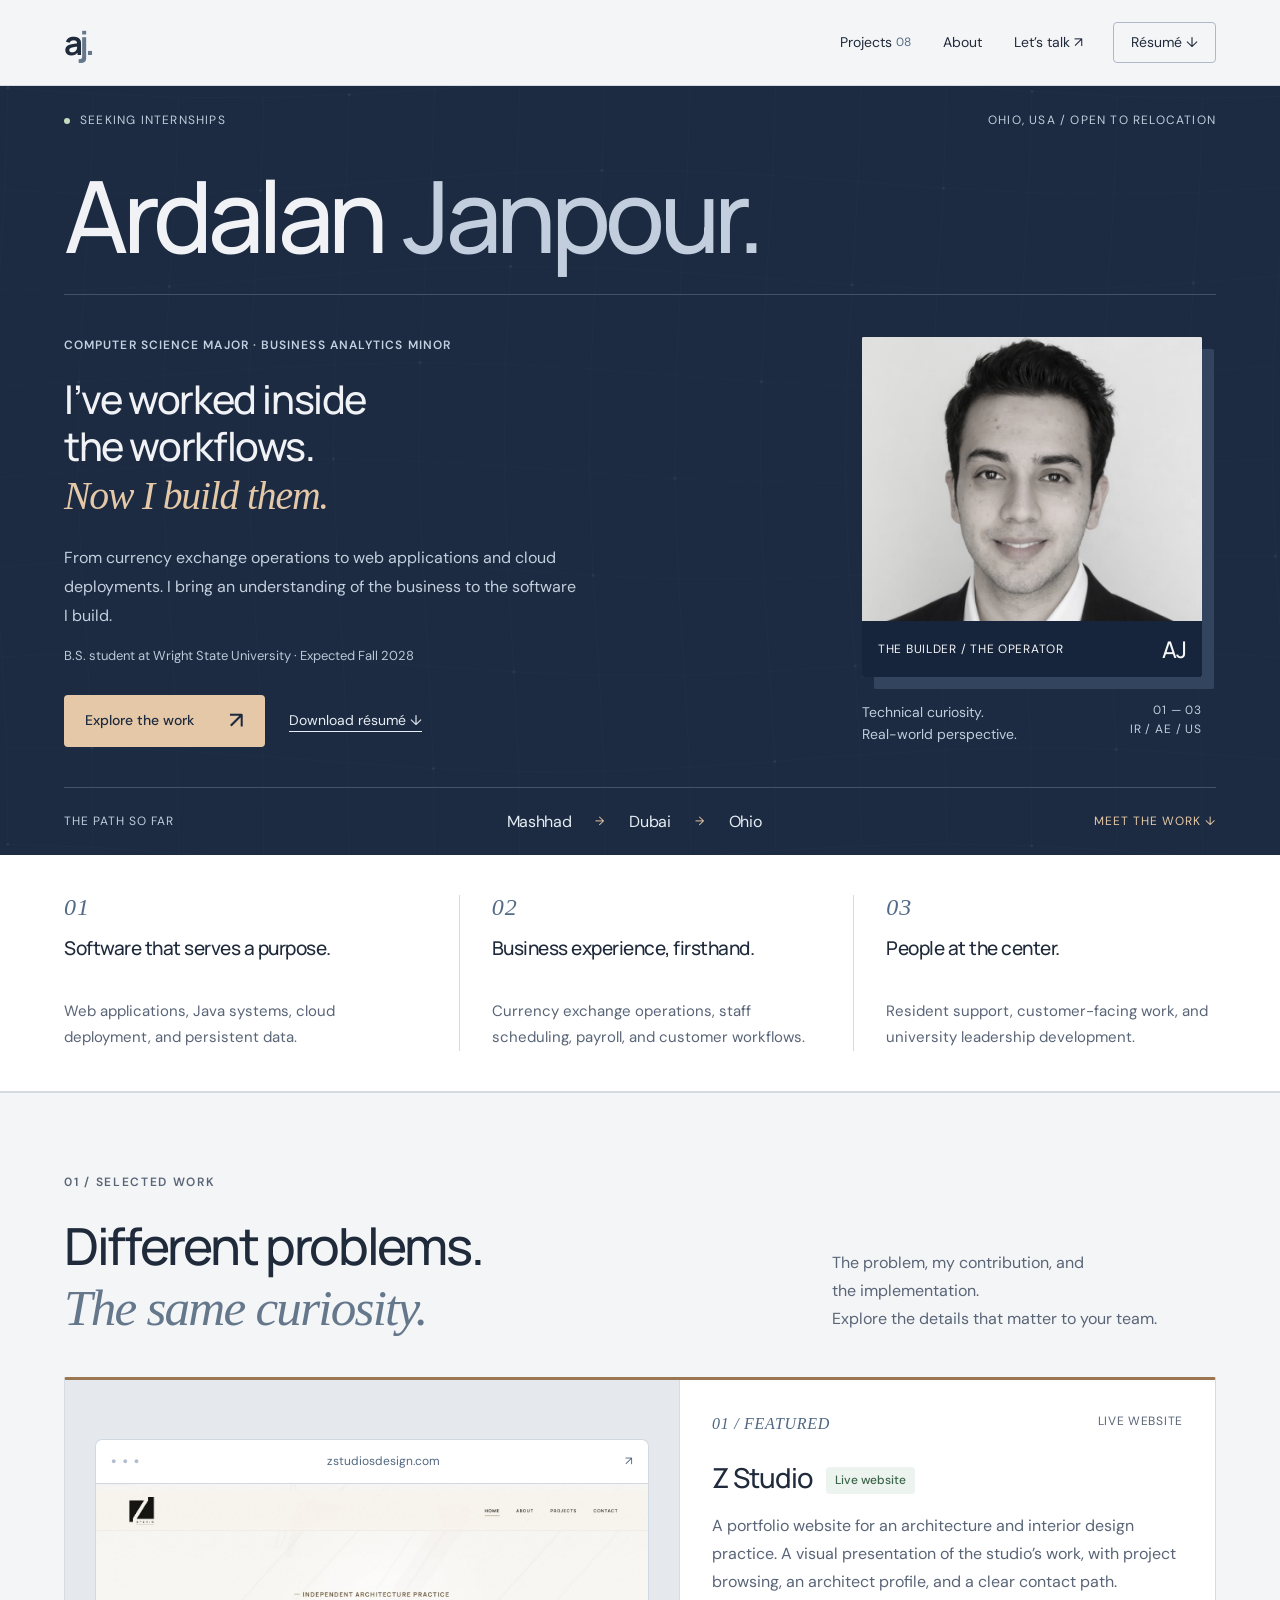
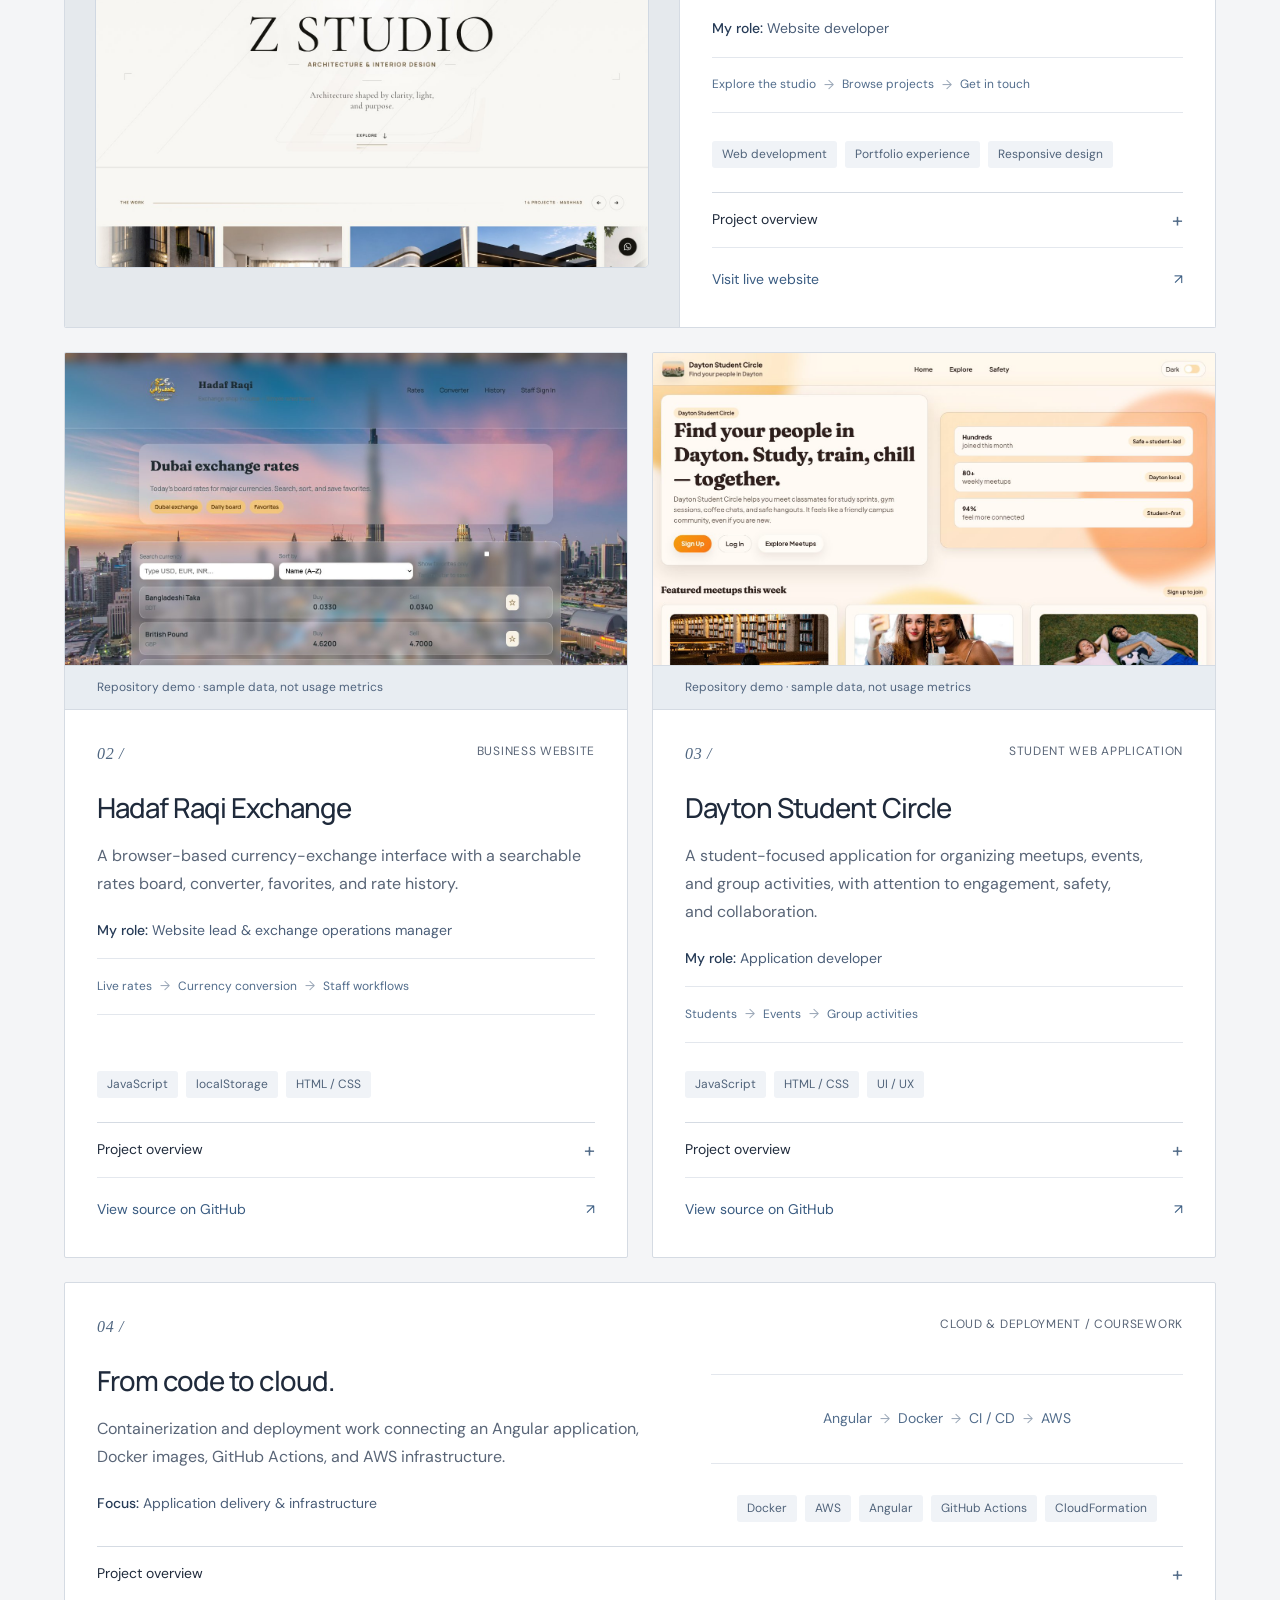
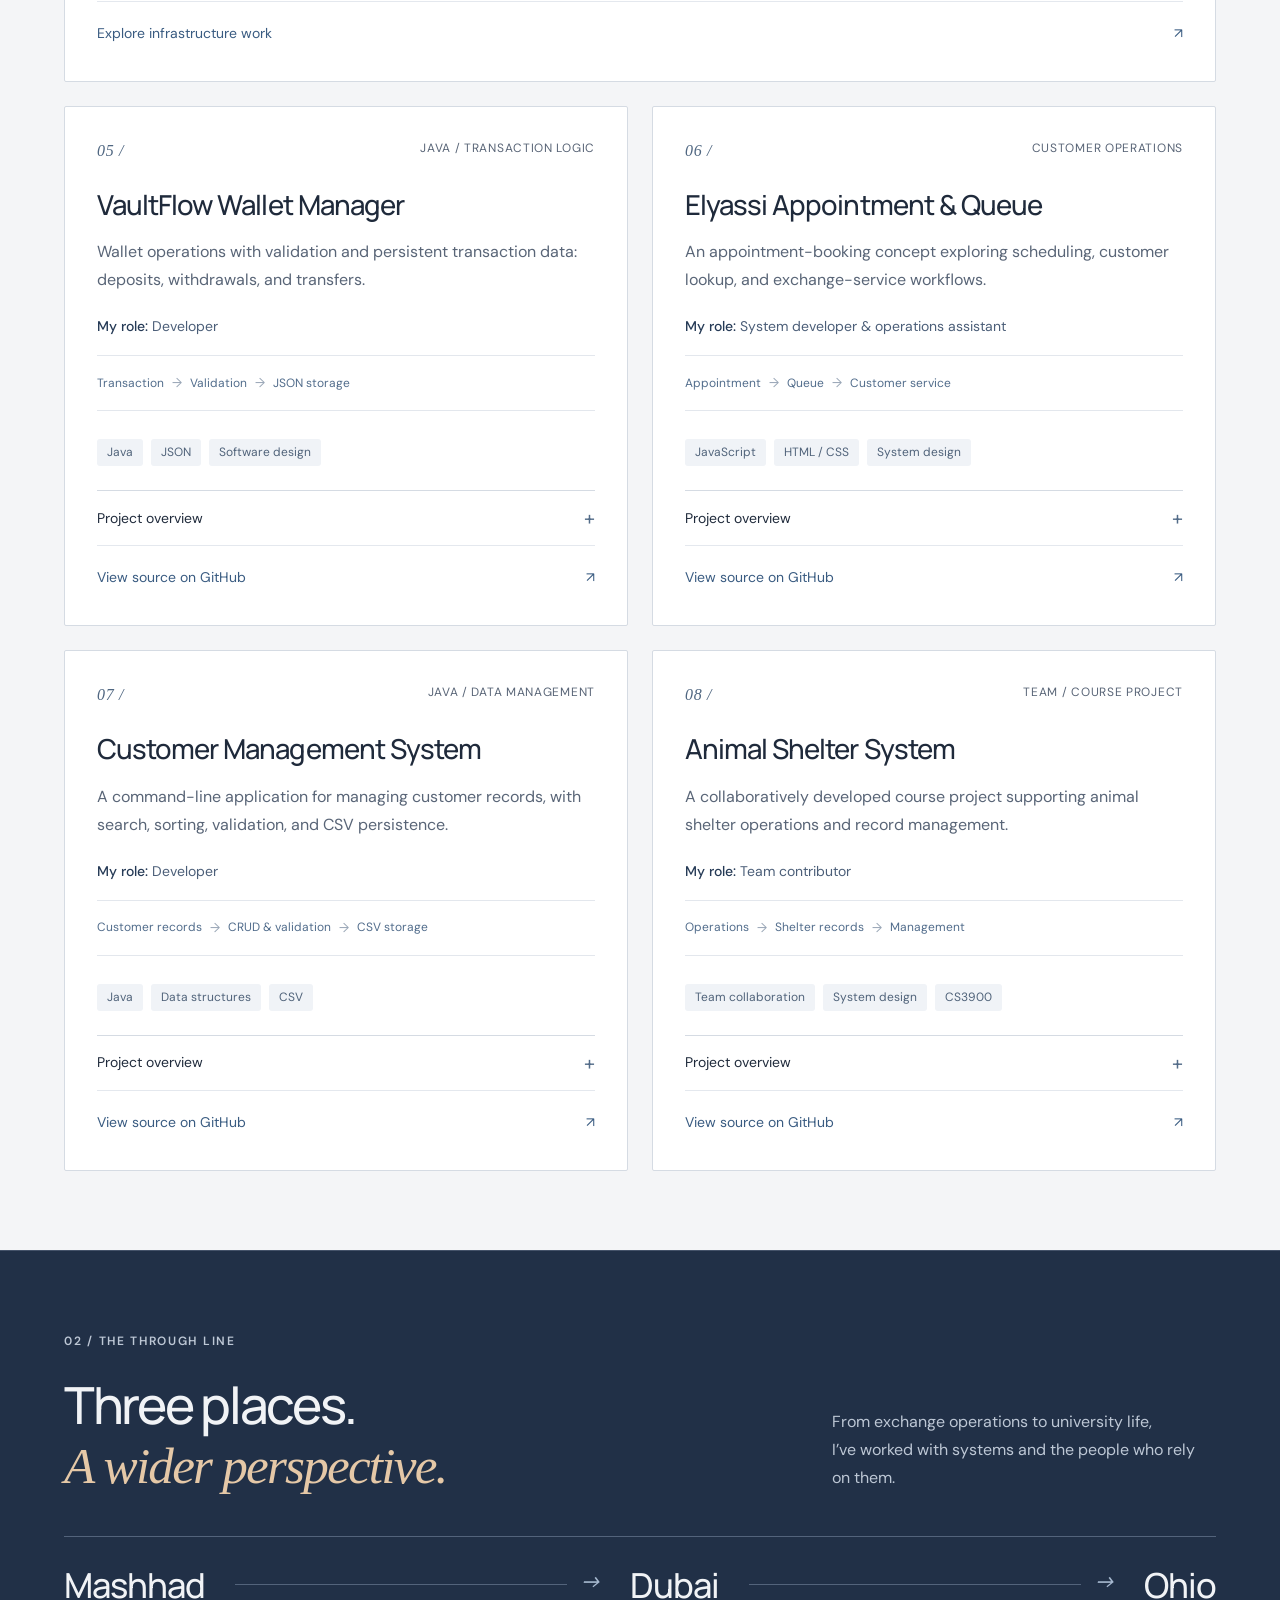
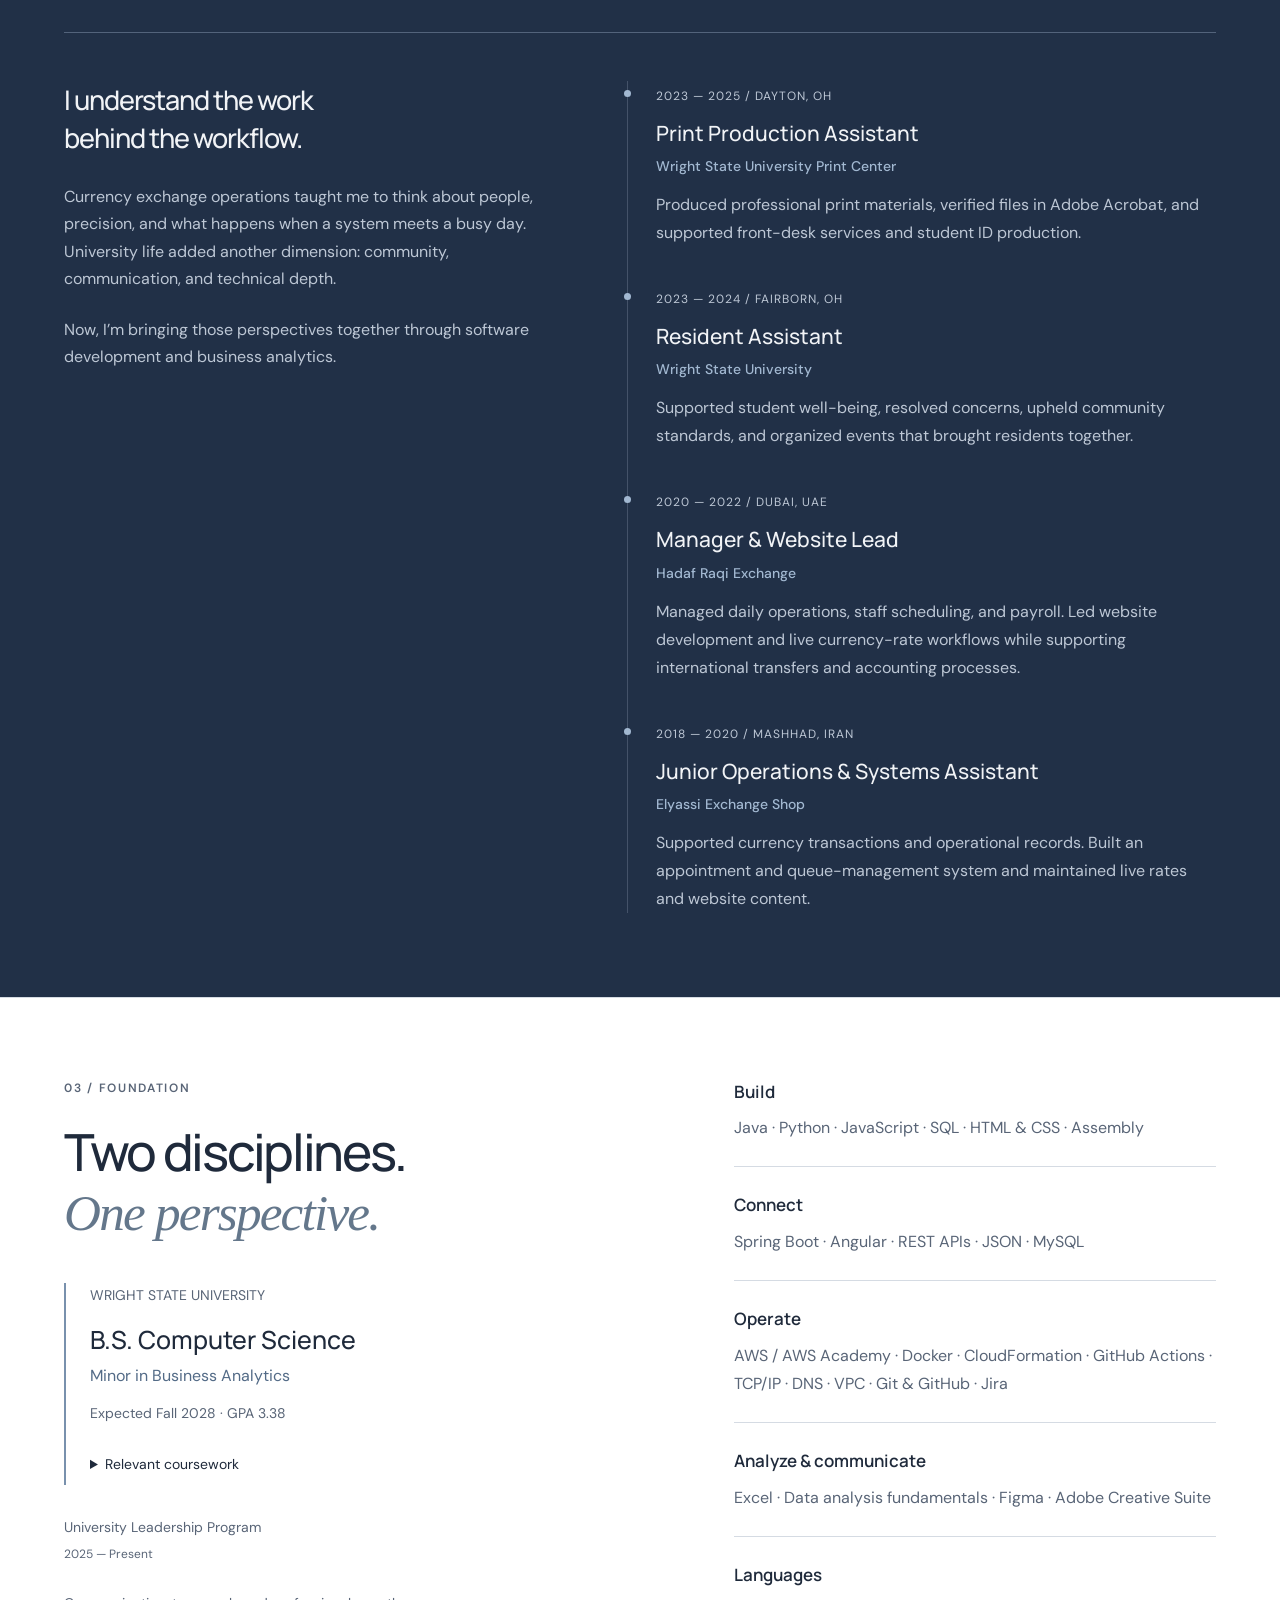
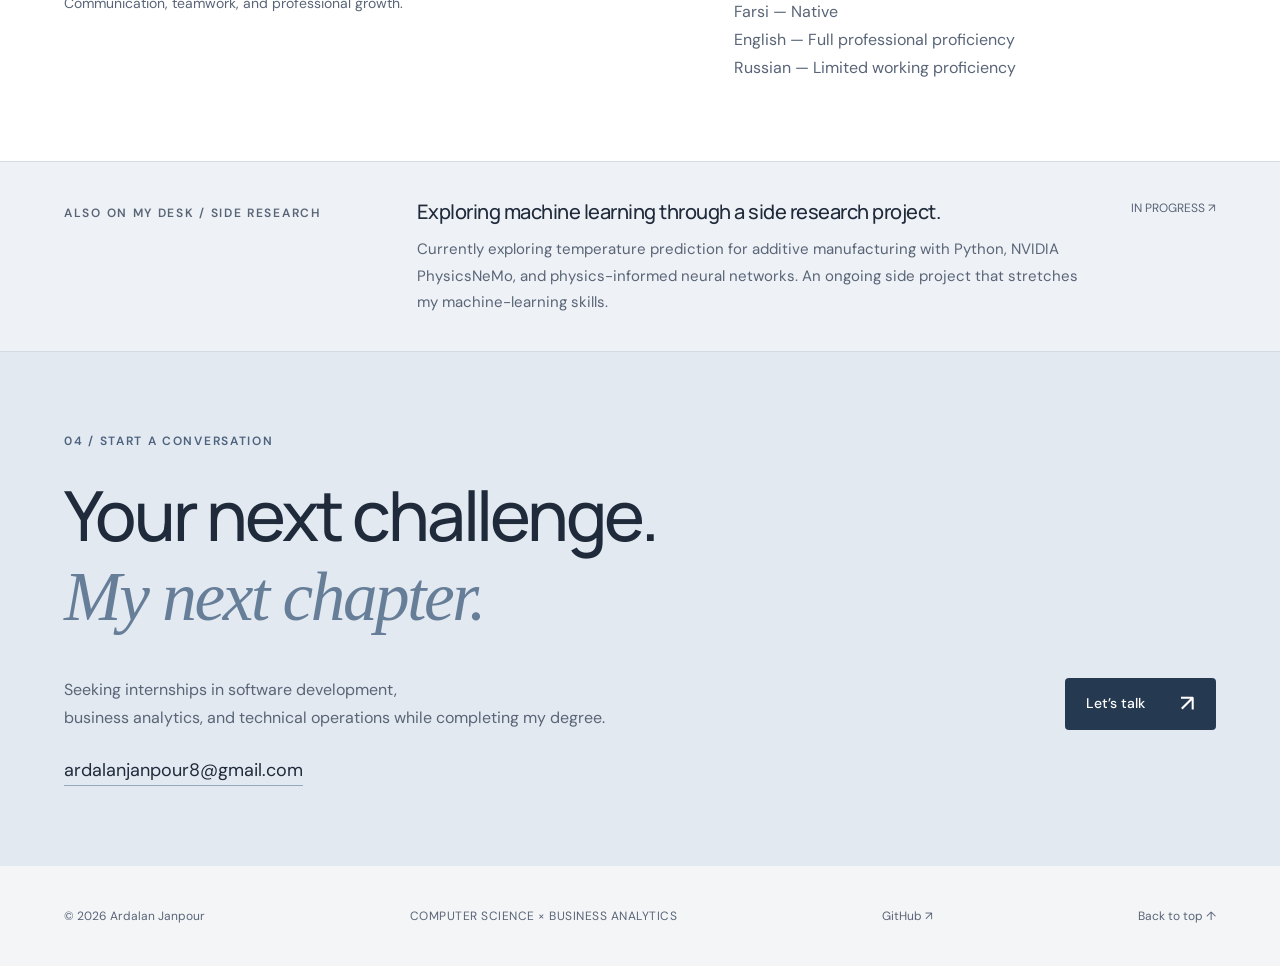
==== commit 1c116829: "Keep portfolio content English only" ====
--- a/index.html
+++ b/index.html
@@ -1,7 +1,7 @@
 <!doctype html>
-<html lang="en"><head><meta charset="UTF-8"><meta name="viewport" content="width=device-width,initial-scale=1"><title>Ardalan Janpour — Computer Science × Business Analytics</title><meta name="description" content="Ardalan Janpour — Computer Science student, Business Analytics minor, and builder of practical software seeking internships. Explore live websites, projects, and experience."><meta name="theme-color" content="#f4f5f7"><link rel="icon" href="data:image/svg+xml,%3Csvg xmlns='http://www.w3.org/2000/svg' viewBox='0 0 64 64'%3E%3Crect width='64' height='64' rx='14' fill='%23233045'/%3E%3Ctext x='10' y='44' font-family='Arial' font-size='35' font-weight='bold'%3EAJ%3C/text%3E%3C/svg%3E"><link rel="stylesheet" href="style.css?v=8"><meta property="og:title" content="Ardalan Janpour — Computer Science &amp; Business Analytics"><meta property="og:description" content="Seeking internships. Explore live websites, Java applications, cloud deployment work, and business experience."><meta property="og:type" content="website"><link rel="canonical" href="https://ardalan81.github.io/"><meta property="og:url" content="https://ardalan81.github.io/"></head>
+<html lang="en"><head><meta charset="UTF-8"><meta name="viewport" content="width=device-width,initial-scale=1"><title>Ardalan Janpour — Computer Science × Business Analytics</title><meta name="description" content="Ardalan Janpour — Computer Science student, Business Analytics minor, and builder of practical software seeking internships. Explore live websites, projects, and experience."><meta name="theme-color" content="#f4f5f7"><link rel="icon" href="data:image/svg+xml,%3Csvg xmlns='http://www.w3.org/2000/svg' viewBox='0 0 64 64'%3E%3Crect width='64' height='64' rx='14' fill='%23233045'/%3E%3Ctext x='10' y='44' font-family='Arial' font-size='35' font-weight='bold'%3EAJ%3C/text%3E%3C/svg%3E"><link rel="stylesheet" href="style.css?v=9"><meta property="og:title" content="Ardalan Janpour — Computer Science &amp; Business Analytics"><meta property="og:description" content="Seeking internships. Explore live websites, Java applications, cloud deployment work, and business experience."><meta property="og:type" content="website"><link rel="canonical" href="https://ardalan81.github.io/"><meta property="og:url" content="https://ardalan81.github.io/"></head>
 <body><a class="skip" href="#work">Skip to work</a><div class="scroll-progress" aria-hidden="true"></div><header><a class="logo" href="#" aria-label="Ardalan Janpour home">a<span>j.</span></a><nav aria-label="Main navigation"><a href="#work">Projects <span class="nav-count">08</span></a><a href="#story">About</a><a href="#contact">Let’s talk ↗</a></nav><a class="resume" href="Ardalan-Janpour-Resume.docx" download>Résumé ↓</a></header>
-<main><section class="hero" aria-labelledby="hero-title"><canvas id="network" aria-hidden="true"></canvas><div class="hero-top"><span class="availability">SEEKING INTERNSHIPS</span><span>OHIO, USA / OPEN TO RELOCATION</span></div><div class="nameplate"><h1 id="hero-title">Ardalan <em>Janpour.</em></h1><span class="native-name" lang="fa" dir="rtl">اردلان جانپور</span></div><div class="hero-grid"><div class="hero-copy"><p class="intro">COMPUTER SCIENCE MAJOR · BUSINESS ANALYTICS MINOR</p><h2 class="hero-statement">I’ve worked inside<br>the workflows.<br><em>Now I build them.</em></h2><p class="hero-description">From currency exchange operations to web applications and cloud deployments. I bring an understanding of the business to the software I build.</p><p class="student-note">B.S. student at Wright State University · Expected Fall 2028</p><div class="hero-actions"><a class="button" href="#work">Explore the work <span>↗</span></a><a class="text-link" href="Ardalan-Janpour-Resume.docx" download>Download résumé ↓</a></div></div><div class="identity"><div class="portrait-wrap"><img class="portrait" src="portrait.png" alt="Ardalan Janpour" width="800" height="800"><div class="portrait-label"><span>THE BUILDER / THE OPERATOR</span><span>AJ</span></div></div><div class="identity-note"><span>Technical curiosity.<br>Real-world perspective.</span><span class="identity-coordinate">01 — 03<br>IR / AE / US</span></div></div></div><div class="hero-bottom"><span class="route-label">THE PATH SO FAR</span><a href="#story" class="career-route"><span>Mashhad</span><i aria-hidden="true">→</i><span>Dubai</span><i aria-hidden="true">→</i><span>Ohio</span></a><a href="#work">MEET THE WORK ↓</a></div></section><section class="at-a-glance" aria-label="Professional overview"><div><span class="glance-number">01</span><h2>Software that serves a purpose.</h2><p>Web applications, Java systems, cloud deployment, and persistent data.</p></div><div><span class="glance-number">02</span><h2>Business experience, firsthand.</h2><p>Currency exchange operations, staff scheduling, payroll, and customer workflows.</p></div><div><span class="glance-number">03</span><h2>People at the center.</h2><p>Resident support, customer-facing work, and university leadership development.</p></div></section><section class="work section" id="work"><div class="section-heading"><div><p class="kicker">01 / SELECTED WORK</p><h2>Different problems.<br><em>The same curiosity.</em></h2></div><p>The problem, my contribution, and the implementation.<br>Explore the details that matter to your team.</p></div><div id="projects" class="projects"><article class="project featured-project"><a class="featured-preview" href="https://zstudiosdesign.com" target="_blank" rel="noopener noreferrer" aria-label="Visit Z Studio, a website built by Ardalan Janpour"><div class="preview-browser"><span aria-hidden="true">● ● ●</span><span>zstudiosdesign.com</span><span aria-hidden="true">↗</span></div><img src="zstudio-preview.jpg" alt="Z Studio architecture and interior design website built by Ardalan Janpour" width="1440" height="1000" loading="lazy"></a><div class="project-body"><div class="project-top"><b>01 / FEATURED</b><span>LIVE WEBSITE</span></div><h3>Z Studio <span class="live-label">Live website</span></h3><p class="project-brief">A portfolio website for an architecture and interior design practice. A visual presentation of the studio’s work, with project browsing, an architect profile, and a clear contact path.</p><p class="project-role"><strong>My role:</strong> Website developer</p><div class="project-flow" aria-label="Website experience"><span>Explore the studio</span><i aria-hidden="true">→</i><span>Browse projects</span><i aria-hidden="true">→</i><span>Get in touch</span></div><div class="tags"><span>Web development</span><span>Portfolio experience</span><span>Responsive design</span></div><details><summary>Project overview<span class="sr-only">: Z Studio</span></summary><div class="detail"><h4>The need</h4><p>Present an architecture and interior design practice online, with the work itself at the center of the experience.</p><h4>My contribution</h4><p>Built the studio’s website, bringing its project portfolio, practice profile, and contact information into one web experience.</p><h4>Explore it live</h4><p>Visit the working website to see the project gallery and navigation. The architecture and interior design work belongs to Z Studio; my contribution is the website.</p></div></details><a class="repository-link" href="https://zstudiosdesign.com" target="_blank" rel="noopener noreferrer">Visit live website <span aria-hidden="true">↗</span></a></div></article><article class="project"><figure class="repository-preview"><img src="hadaf-preview.jpg" alt="Rates board from the Hadaf Raqi Exchange repository" width="1440" height="980" loading="lazy"><figcaption>Repository demo · sample data, not usage metrics</figcaption></figure><div class="project-body"><div class="project-top"><b>02 /</b><span>BUSINESS WEBSITE</span></div><h3>Hadaf Raqi Exchange</h3><p class="project-brief">A browser-based currency-exchange interface with a searchable rates board, converter, favorites, and rate history.</p><p class="project-role"><strong>My role:</strong> Website lead &amp; exchange operations manager</p><div class="project-flow" aria-label="Project workflow"><span>Live rates</span><i aria-hidden="true">→</i><span>Currency conversion</span><i aria-hidden="true">→</i><span>Staff workflows</span></div><div class="tags"><span>JavaScript</span><span>localStorage</span><span>HTML / CSS</span></div><details><summary>Project overview<span class="sr-only">: Hadaf Raqi Exchange</span></summary><div class="detail"><h4>The need</h4><p>Customers and staff needed current currency information and tools that supported daily exchange operations.</p><h4>My contribution</h4><p>Designed and maintained the website while managing operations, scheduling, and payroll. Supported customer-facing services and back-office processes.</p><h4>Implementation</h4><p>Implemented conversion logic, searchable rates, favorites, local rate editing, and history using HTML, CSS, JavaScript, and localStorage. The public repository is a browser-based demonstration; its rates and staff access are local, without production authentication.</p><p>February–September 2022</p></div></details><a class="repository-link" href="https://github.com/Ardalan81/hadaf-raqi-exchange" target="_blank" rel="noopener noreferrer">View source on GitHub <span aria-hidden="true">↗</span><span class="sr-only">: Hadaf Raqi Exchange</span></a></div></article><article class="project"><figure class="repository-preview"><img src="dayton-preview.jpg" alt="Landing page from the Dayton Student Circle repository" width="1440" height="980" loading="lazy"><figcaption>Repository demo · sample data, not usage metrics</figcaption></figure><div class="project-body"><div class="project-top"><b>03 /</b><span>STUDENT WEB APPLICATION</span></div><h3>Dayton Student Circle</h3><p class="project-brief">A student-focused application for organizing meetups, events, and group activities, with attention to engagement, safety, and collaboration.</p><p class="project-role"><strong>My role:</strong> Application developer</p><div class="project-flow" aria-label="Project workflow"><span>Students</span><i aria-hidden="true">→</i><span>Events</span><i aria-hidden="true">→</i><span>Group activities</span></div><div class="tags"><span>JavaScript</span><span>HTML / CSS</span><span>UI / UX</span></div><details><summary>Project overview<span class="sr-only">: Dayton Student Circle</span></summary><div class="detail"><h4>The need</h4><p>Students needed a place to organize shared activities and connect around events.</p><h4>My contribution</h4><p>Developed the web application and designed the user experience around student meetups and group coordination.</p><h4>Implementation</h4><p>Built search and meetup filters, a create-meetup flow, profile preferences, and demo authentication with JavaScript, HTML, CSS, and localStorage. The repository demonstrates front-end interactions; account and message features are not a production backend.</p><p>November 2025–February 2026</p></div></details><a class="repository-link" href="https://github.com/Ardalan81/dayton-student-circle" target="_blank" rel="noopener noreferrer">View source on GitHub <span aria-hidden="true">↗</span><span class="sr-only">: Dayton Student Circle</span></a></div></article><article class="project cloud-project"><div class="project-body"><div class="project-top"><b>04 /</b><span>CLOUD &amp; DEPLOYMENT / COURSEWORK</span></div><h3>From code to cloud.</h3><p class="project-brief">Containerization and deployment work connecting an Angular application, Docker images, GitHub Actions, and AWS infrastructure.</p><p class="project-role"><strong>Focus:</strong> Application delivery &amp; infrastructure</p><div class="project-flow"><span>Angular</span><i aria-hidden="true">→</i><span>Docker</span><i aria-hidden="true">→</i><span>CI / CD</span><i aria-hidden="true">→</i><span>AWS</span></div><div class="tags"><span>Docker</span><span>AWS</span><span>Angular</span><span>GitHub Actions</span><span>CloudFormation</span></div><details><summary>Project overview<span class="sr-only">: Cloud deployment coursework</span></summary><div class="detail"><h4>The engineering problem</h4><p>Package an application consistently and document a repeatable path from source code to a running environment.</p><h4>Implementation evidence</h4><p>The repository contains an Angular application, a Dockerfile, deployment scripts, and documentation for image publishing and webhook-driven updates. Separate CloudFormation exercises describe VPC networking and a load-balanced web application.</p><h4>Scope</h4><p>Coursework and deployment exercises. The repository documents the setup; an always-on public deployment is not assumed.</p></div></details><a class="repository-link" href="https://github.com/Ardalan81/aws-docker-angular-ci-cd" target="_blank" rel="noopener noreferrer">Explore infrastructure work <span aria-hidden="true">↗</span></a></div></article><article class="project"><div class="project-body"><div class="project-top"><b>05 /</b><span>JAVA / TRANSACTION LOGIC</span></div><h3>VaultFlow Wallet Manager</h3><p class="project-brief">Wallet operations with validation and persistent transaction data: deposits, withdrawals, and transfers.</p><p class="project-role"><strong>My role:</strong> Developer</p><div class="project-flow" aria-label="Project workflow"><span>Transaction</span><i aria-hidden="true">→</i><span>Validation</span><i aria-hidden="true">→</i><span>JSON storage</span></div><div class="tags"><span>Java</span><span>JSON</span><span>Software design</span></div><details><summary>Project overview<span class="sr-only">: VaultFlow Wallet Manager</span></summary><div class="detail"><h4>The need</h4><p>A wallet system needs clear transaction rules and reliable handling of stored data.</p><h4>My contribution</h4><p>Built the wallet management system, including transaction operations and validation logic.</p><h4>Implementation</h4><p>Separated transaction validation, analytics, and persistence into WalletService, AnalyticsService, and StorageService. Used HashMap for users and wallets, ArrayList for transaction history, and a custom JSON parser. Includes transaction search, monthly summaries, and undo.</p><p>January–May 2024</p></div></details><a class="repository-link" href="https://github.com/Ardalan81/java-wallet-management" target="_blank" rel="noopener noreferrer">View source on GitHub <span aria-hidden="true">↗</span><span class="sr-only">: VaultFlow Wallet Manager</span></a></div></article><article class="project"><div class="project-body"><div class="project-top"><b>06 /</b><span>CUSTOMER OPERATIONS</span></div><h3>Elyassi Appointment &amp; Queue</h3><p class="project-brief">An appointment-booking concept exploring scheduling, customer lookup, and exchange-service workflows.</p><p class="project-role"><strong>My role:</strong> System developer &amp; operations assistant</p><div class="project-flow" aria-label="Project workflow"><span>Appointment</span><i aria-hidden="true">→</i><span>Queue</span><i aria-hidden="true">→</i><span>Customer service</span></div><div class="tags"><span>JavaScript</span><span>HTML / CSS</span><span>System design</span></div><details><summary>Project overview<span class="sr-only">: Elyassi Appointment &amp; Queue</span></summary><div class="detail"><h4>The need</h4><p>The business needed a more organized way to handle appointments and in-person customer queues.</p><h4>My contribution</h4><p>Built and supported the booking and queue system alongside daily exchange operations.</p><h4>Implementation</h4><p>The public repository is a concept implementation with date and time selection, appointment lookup, and a Node.js server. Email features require SMTP configuration; it is not a live financial service.</p><p>July–August 2019</p></div></details><a class="repository-link" href="https://github.com/Ardalan81/elyassi-exchange" target="_blank" rel="noopener noreferrer">View source on GitHub <span aria-hidden="true">↗</span><span class="sr-only">: Elyassi Appointment &amp; Queue</span></a></div></article><article class="project"><div class="project-body"><div class="project-top"><b>07 /</b><span>JAVA / DATA MANAGEMENT</span></div><h3>Customer Management System</h3><p class="project-brief">A command-line application for managing customer records, with search, sorting, validation, and CSV persistence.</p><p class="project-role"><strong>My role:</strong> Developer</p><div class="project-flow" aria-label="Project workflow"><span>Customer records</span><i aria-hidden="true">→</i><span>CRUD &amp; validation</span><i aria-hidden="true">→</i><span>CSV storage</span></div><div class="tags"><span>Java</span><span>Data structures</span><span>CSV</span></div><details><summary>Project overview<span class="sr-only">: Customer Management System</span></summary><div class="detail"><h4>The need</h4><p>Customer records need consistent input, practical retrieval, and a way to persist between sessions.</p><h4>My contribution</h4><p>Implemented record creation, reading, updating, and deletion, with search and sorting features.</p><h4>Implementation</h4><p>Used Java, data structures, input validation, and file I/O with CSV-based storage.</p><p>March–May 2023</p></div></details><a class="repository-link" href="https://github.com/Ardalan81/java-customer-management" target="_blank" rel="noopener noreferrer">View source on GitHub <span aria-hidden="true">↗</span><span class="sr-only">: Customer Management System</span></a></div></article><article class="project"><div class="project-body"><div class="project-top"><b>08 /</b><span>TEAM / COURSE PROJECT</span></div><h3>Animal Shelter System</h3><p class="project-brief">A collaboratively developed course project supporting animal shelter operations and record management.</p><p class="project-role"><strong>My role:</strong> Team contributor</p><div class="project-flow" aria-label="Project workflow"><span>Operations</span><i aria-hidden="true">→</i><span>Shelter records</span><i aria-hidden="true">→</i><span>Management</span></div><div class="tags"><span>Team collaboration</span><span>System design</span><span>CS3900</span></div><details><summary>Project overview<span class="sr-only">: Animal Shelter System</span></summary><div class="detail"><h4>The need</h4><p>Shelter operations depend on organized records and practical management workflows.</p><h4>My contribution</h4><p>Worked with a team to design and implement the system as part of CS3900 coursework.</p><h4>Implementation</h4><p>The team repository includes Angular UI work, a MariaDB database design, and API components. Its documented scope includes a working pet resource, with UI-to-service integration and other resources still incomplete.</p><p>January–March 2024</p></div></details><a class="repository-link" href="https://github.com/Ardalan81/cs3900-animalshelter" target="_blank" rel="noopener noreferrer">View source on GitHub <span aria-hidden="true">↗</span><span class="sr-only">: Animal Shelter System</span></a></div></article></div></section>
+<main><section class="hero" aria-labelledby="hero-title"><canvas id="network" aria-hidden="true"></canvas><div class="hero-top"><span class="availability">SEEKING INTERNSHIPS</span><span>OHIO, USA / OPEN TO RELOCATION</span></div><div class="nameplate"><h1 id="hero-title">Ardalan <em>Janpour.</em></h1></div><div class="hero-grid"><div class="hero-copy"><p class="intro">COMPUTER SCIENCE MAJOR · BUSINESS ANALYTICS MINOR</p><h2 class="hero-statement">I’ve worked inside<br>the workflows.<br><em>Now I build them.</em></h2><p class="hero-description">From currency exchange operations to web applications and cloud deployments. I bring an understanding of the business to the software I build.</p><p class="student-note">B.S. student at Wright State University · Expected Fall 2028</p><div class="hero-actions"><a class="button" href="#work">Explore the work <span>↗</span></a><a class="text-link" href="Ardalan-Janpour-Resume.docx" download>Download résumé ↓</a></div></div><div class="identity"><div class="portrait-wrap"><img class="portrait" src="portrait.png" alt="Ardalan Janpour" width="800" height="800"><div class="portrait-label"><span>THE BUILDER / THE OPERATOR</span><span>AJ</span></div></div><div class="identity-note"><span>Technical curiosity.<br>Real-world perspective.</span><span class="identity-coordinate">01 — 03<br>IR / AE / US</span></div></div></div><div class="hero-bottom"><span class="route-label">THE PATH SO FAR</span><a href="#story" class="career-route"><span>Mashhad</span><i aria-hidden="true">→</i><span>Dubai</span><i aria-hidden="true">→</i><span>Ohio</span></a><a href="#work">MEET THE WORK ↓</a></div></section><section class="at-a-glance" aria-label="Professional overview"><div><span class="glance-number">01</span><h2>Software that serves a purpose.</h2><p>Web applications, Java systems, cloud deployment, and persistent data.</p></div><div><span class="glance-number">02</span><h2>Business experience, firsthand.</h2><p>Currency exchange operations, staff scheduling, payroll, and customer workflows.</p></div><div><span class="glance-number">03</span><h2>People at the center.</h2><p>Resident support, customer-facing work, and university leadership development.</p></div></section><section class="work section" id="work"><div class="section-heading"><div><p class="kicker">01 / SELECTED WORK</p><h2>Different problems.<br><em>The same curiosity.</em></h2></div><p>The problem, my contribution, and the implementation.<br>Explore the details that matter to your team.</p></div><div id="projects" class="projects"><article class="project featured-project"><a class="featured-preview" href="https://zstudiosdesign.com" target="_blank" rel="noopener noreferrer" aria-label="Visit Z Studio, a website built by Ardalan Janpour"><div class="preview-browser"><span aria-hidden="true">● ● ●</span><span>zstudiosdesign.com</span><span aria-hidden="true">↗</span></div><img src="zstudio-preview.jpg" alt="Z Studio architecture and interior design website built by Ardalan Janpour" width="1440" height="1000" loading="lazy"></a><div class="project-body"><div class="project-top"><b>01 / FEATURED</b><span>LIVE WEBSITE</span></div><h3>Z Studio <span class="live-label">Live website</span></h3><p class="project-brief">A portfolio website for an architecture and interior design practice. A visual presentation of the studio’s work, with project browsing, an architect profile, and a clear contact path.</p><p class="project-role"><strong>My role:</strong> Website developer</p><div class="project-flow" aria-label="Website experience"><span>Explore the studio</span><i aria-hidden="true">→</i><span>Browse projects</span><i aria-hidden="true">→</i><span>Get in touch</span></div><div class="tags"><span>Web development</span><span>Portfolio experience</span><span>Responsive design</span></div><details><summary>Project overview<span class="sr-only">: Z Studio</span></summary><div class="detail"><h4>The need</h4><p>Present an architecture and interior design practice online, with the work itself at the center of the experience.</p><h4>My contribution</h4><p>Built the studio’s website, bringing its project portfolio, practice profile, and contact information into one web experience.</p><h4>Explore it live</h4><p>Visit the working website to see the project gallery and navigation. The architecture and interior design work belongs to Z Studio; my contribution is the website.</p></div></details><a class="repository-link" href="https://zstudiosdesign.com" target="_blank" rel="noopener noreferrer">Visit live website <span aria-hidden="true">↗</span></a></div></article><article class="project"><figure class="repository-preview"><img src="hadaf-preview.jpg" alt="Rates board from the Hadaf Raqi Exchange repository" width="1440" height="980" loading="lazy"><figcaption>Repository demo · sample data, not usage metrics</figcaption></figure><div class="project-body"><div class="project-top"><b>02 /</b><span>BUSINESS WEBSITE</span></div><h3>Hadaf Raqi Exchange</h3><p class="project-brief">A browser-based currency-exchange interface with a searchable rates board, converter, favorites, and rate history.</p><p class="project-role"><strong>My role:</strong> Website lead &amp; exchange operations manager</p><div class="project-flow" aria-label="Project workflow"><span>Live rates</span><i aria-hidden="true">→</i><span>Currency conversion</span><i aria-hidden="true">→</i><span>Staff workflows</span></div><div class="tags"><span>JavaScript</span><span>localStorage</span><span>HTML / CSS</span></div><details><summary>Project overview<span class="sr-only">: Hadaf Raqi Exchange</span></summary><div class="detail"><h4>The need</h4><p>Customers and staff needed current currency information and tools that supported daily exchange operations.</p><h4>My contribution</h4><p>Designed and maintained the website while managing operations, scheduling, and payroll. Supported customer-facing services and back-office processes.</p><h4>Implementation</h4><p>Implemented conversion logic, searchable rates, favorites, local rate editing, and history using HTML, CSS, JavaScript, and localStorage. The public repository is a browser-based demonstration; its rates and staff access are local, without production authentication.</p><p>February–September 2022</p></div></details><a class="repository-link" href="https://github.com/Ardalan81/hadaf-raqi-exchange" target="_blank" rel="noopener noreferrer">View source on GitHub <span aria-hidden="true">↗</span><span class="sr-only">: Hadaf Raqi Exchange</span></a></div></article><article class="project"><figure class="repository-preview"><img src="dayton-preview.jpg" alt="Landing page from the Dayton Student Circle repository" width="1440" height="980" loading="lazy"><figcaption>Repository demo · sample data, not usage metrics</figcaption></figure><div class="project-body"><div class="project-top"><b>03 /</b><span>STUDENT WEB APPLICATION</span></div><h3>Dayton Student Circle</h3><p class="project-brief">A student-focused application for organizing meetups, events, and group activities, with attention to engagement, safety, and collaboration.</p><p class="project-role"><strong>My role:</strong> Application developer</p><div class="project-flow" aria-label="Project workflow"><span>Students</span><i aria-hidden="true">→</i><span>Events</span><i aria-hidden="true">→</i><span>Group activities</span></div><div class="tags"><span>JavaScript</span><span>HTML / CSS</span><span>UI / UX</span></div><details><summary>Project overview<span class="sr-only">: Dayton Student Circle</span></summary><div class="detail"><h4>The need</h4><p>Students needed a place to organize shared activities and connect around events.</p><h4>My contribution</h4><p>Developed the web application and designed the user experience around student meetups and group coordination.</p><h4>Implementation</h4><p>Built search and meetup filters, a create-meetup flow, profile preferences, and demo authentication with JavaScript, HTML, CSS, and localStorage. The repository demonstrates front-end interactions; account and message features are not a production backend.</p><p>November 2025–February 2026</p></div></details><a class="repository-link" href="https://github.com/Ardalan81/dayton-student-circle" target="_blank" rel="noopener noreferrer">View source on GitHub <span aria-hidden="true">↗</span><span class="sr-only">: Dayton Student Circle</span></a></div></article><article class="project cloud-project"><div class="project-body"><div class="project-top"><b>04 /</b><span>CLOUD &amp; DEPLOYMENT / COURSEWORK</span></div><h3>From code to cloud.</h3><p class="project-brief">Containerization and deployment work connecting an Angular application, Docker images, GitHub Actions, and AWS infrastructure.</p><p class="project-role"><strong>Focus:</strong> Application delivery &amp; infrastructure</p><div class="project-flow"><span>Angular</span><i aria-hidden="true">→</i><span>Docker</span><i aria-hidden="true">→</i><span>CI / CD</span><i aria-hidden="true">→</i><span>AWS</span></div><div class="tags"><span>Docker</span><span>AWS</span><span>Angular</span><span>GitHub Actions</span><span>CloudFormation</span></div><details><summary>Project overview<span class="sr-only">: Cloud deployment coursework</span></summary><div class="detail"><h4>The engineering problem</h4><p>Package an application consistently and document a repeatable path from source code to a running environment.</p><h4>Implementation evidence</h4><p>The repository contains an Angular application, a Dockerfile, deployment scripts, and documentation for image publishing and webhook-driven updates. Separate CloudFormation exercises describe VPC networking and a load-balanced web application.</p><h4>Scope</h4><p>Coursework and deployment exercises. The repository documents the setup; an always-on public deployment is not assumed.</p></div></details><a class="repository-link" href="https://github.com/Ardalan81/aws-docker-angular-ci-cd" target="_blank" rel="noopener noreferrer">Explore infrastructure work <span aria-hidden="true">↗</span></a></div></article><article class="project"><div class="project-body"><div class="project-top"><b>05 /</b><span>JAVA / TRANSACTION LOGIC</span></div><h3>VaultFlow Wallet Manager</h3><p class="project-brief">Wallet operations with validation and persistent transaction data: deposits, withdrawals, and transfers.</p><p class="project-role"><strong>My role:</strong> Developer</p><div class="project-flow" aria-label="Project workflow"><span>Transaction</span><i aria-hidden="true">→</i><span>Validation</span><i aria-hidden="true">→</i><span>JSON storage</span></div><div class="tags"><span>Java</span><span>JSON</span><span>Software design</span></div><details><summary>Project overview<span class="sr-only">: VaultFlow Wallet Manager</span></summary><div class="detail"><h4>The need</h4><p>A wallet system needs clear transaction rules and reliable handling of stored data.</p><h4>My contribution</h4><p>Built the wallet management system, including transaction operations and validation logic.</p><h4>Implementation</h4><p>Separated transaction validation, analytics, and persistence into WalletService, AnalyticsService, and StorageService. Used HashMap for users and wallets, ArrayList for transaction history, and a custom JSON parser. Includes transaction search, monthly summaries, and undo.</p><p>January–May 2024</p></div></details><a class="repository-link" href="https://github.com/Ardalan81/java-wallet-management" target="_blank" rel="noopener noreferrer">View source on GitHub <span aria-hidden="true">↗</span><span class="sr-only">: VaultFlow Wallet Manager</span></a></div></article><article class="project"><div class="project-body"><div class="project-top"><b>06 /</b><span>CUSTOMER OPERATIONS</span></div><h3>Elyassi Appointment &amp; Queue</h3><p class="project-brief">An appointment-booking concept exploring scheduling, customer lookup, and exchange-service workflows.</p><p class="project-role"><strong>My role:</strong> System developer &amp; operations assistant</p><div class="project-flow" aria-label="Project workflow"><span>Appointment</span><i aria-hidden="true">→</i><span>Queue</span><i aria-hidden="true">→</i><span>Customer service</span></div><div class="tags"><span>JavaScript</span><span>HTML / CSS</span><span>System design</span></div><details><summary>Project overview<span class="sr-only">: Elyassi Appointment &amp; Queue</span></summary><div class="detail"><h4>The need</h4><p>The business needed a more organized way to handle appointments and in-person customer queues.</p><h4>My contribution</h4><p>Built and supported the booking and queue system alongside daily exchange operations.</p><h4>Implementation</h4><p>The public repository is a concept implementation with date and time selection, appointment lookup, and a Node.js server. Email features require SMTP configuration; it is not a live financial service.</p><p>July–August 2019</p></div></details><a class="repository-link" href="https://github.com/Ardalan81/elyassi-exchange" target="_blank" rel="noopener noreferrer">View source on GitHub <span aria-hidden="true">↗</span><span class="sr-only">: Elyassi Appointment &amp; Queue</span></a></div></article><article class="project"><div class="project-body"><div class="project-top"><b>07 /</b><span>JAVA / DATA MANAGEMENT</span></div><h3>Customer Management System</h3><p class="project-brief">A command-line application for managing customer records, with search, sorting, validation, and CSV persistence.</p><p class="project-role"><strong>My role:</strong> Developer</p><div class="project-flow" aria-label="Project workflow"><span>Customer records</span><i aria-hidden="true">→</i><span>CRUD &amp; validation</span><i aria-hidden="true">→</i><span>CSV storage</span></div><div class="tags"><span>Java</span><span>Data structures</span><span>CSV</span></div><details><summary>Project overview<span class="sr-only">: Customer Management System</span></summary><div class="detail"><h4>The need</h4><p>Customer records need consistent input, practical retrieval, and a way to persist between sessions.</p><h4>My contribution</h4><p>Implemented record creation, reading, updating, and deletion, with search and sorting features.</p><h4>Implementation</h4><p>Used Java, data structures, input validation, and file I/O with CSV-based storage.</p><p>March–May 2023</p></div></details><a class="repository-link" href="https://github.com/Ardalan81/java-customer-management" target="_blank" rel="noopener noreferrer">View source on GitHub <span aria-hidden="true">↗</span><span class="sr-only">: Customer Management System</span></a></div></article><article class="project"><div class="project-body"><div class="project-top"><b>08 /</b><span>TEAM / COURSE PROJECT</span></div><h3>Animal Shelter System</h3><p class="project-brief">A collaboratively developed course project supporting animal shelter operations and record management.</p><p class="project-role"><strong>My role:</strong> Team contributor</p><div class="project-flow" aria-label="Project workflow"><span>Operations</span><i aria-hidden="true">→</i><span>Shelter records</span><i aria-hidden="true">→</i><span>Management</span></div><div class="tags"><span>Team collaboration</span><span>System design</span><span>CS3900</span></div><details><summary>Project overview<span class="sr-only">: Animal Shelter System</span></summary><div class="detail"><h4>The need</h4><p>Shelter operations depend on organized records and practical management workflows.</p><h4>My contribution</h4><p>Worked with a team to design and implement the system as part of CS3900 coursework.</p><h4>Implementation</h4><p>The team repository includes Angular UI work, a MariaDB database design, and API components. Its documented scope includes a working pet resource, with UI-to-service integration and other resources still incomplete.</p><p>January–March 2024</p></div></details><a class="repository-link" href="https://github.com/Ardalan81/cs3900-animalshelter" target="_blank" rel="noopener noreferrer">View source on GitHub <span aria-hidden="true">↗</span><span class="sr-only">: Animal Shelter System</span></a></div></article></div></section>
 <section class="story section" id="story"><div class="section-heading"><div><p class="kicker">02 / THE THROUGH LINE</p><h2>Three places.<br><em>A wider perspective.</em></h2></div><p>From exchange operations to university life,<br>I’ve worked with systems and the people who rely on them.</p></div><div class="journey"><span>Mashhad</span><i></i><span>Dubai</span><i></i><span>Ohio</span></div><div class="story-grid"><div class="story-intro"><h3>I understand the work<br>behind the workflow.</h3><p>Currency exchange operations taught me to think about people, precision, and what happens when a system meets a busy day. University life added another dimension: community, communication, and technical depth.</p><p>Now, I’m bringing those perspectives together through software development and business analytics.</p></div><div class="timeline"><article><span>2023 — 2025 / DAYTON, OH</span><h3>Print Production Assistant</h3><h4>Wright State University Print Center</h4><p>Produced professional print materials, verified files in Adobe Acrobat, and supported front-desk services and student ID production.</p></article><article><span>2023 — 2024 / FAIRBORN, OH</span><h3>Resident Assistant</h3><h4>Wright State University</h4><p>Supported student well-being, resolved concerns, upheld community standards, and organized events that brought residents together.</p></article><article><span>2020 — 2022 / DUBAI, UAE</span><h3>Manager & Website Lead</h3><h4>Hadaf Raqi Exchange</h4><p>Managed daily operations, staff scheduling, and payroll. Led website development and live currency-rate workflows while supporting international transfers and accounting processes.</p></article><article><span>2018 — 2020 / MASHHAD, IRAN</span><h3>Junior Operations & Systems Assistant</h3><h4>Elyassi Exchange Shop</h4><p>Supported currency transactions and operational records. Built an appointment and queue-management system and maintained live rates and website content.</p></article></div></div></section>
 <section class="foundation section" id="education"><div><p class="kicker">03 / FOUNDATION</p><h2>Two disciplines.<br><em>One perspective.</em></h2><div class="education"><p>WRIGHT STATE UNIVERSITY</p><h3>B.S. Computer Science</h3><span>Minor in Business Analytics</span><p>Expected Fall 2028 · GPA 3.38</p><details class="coursework"><summary>Relevant coursework</summary><p>Data Structures & Algorithms · Operating Systems · Computer Organization · Web Development · Design of IT Systems · Discrete Mathematics · Linear Algebra · Statistics · Fundamentals of Information Systems · Technical Communication</p></details></div><p class="leadership">University Leadership Program <span>2025 — Present</span><br>Communication, teamwork, and professional growth.</p></div><div class="skills"><div><h3>Build</h3><p>Java · Python · JavaScript · SQL · HTML & CSS · Assembly</p></div><div><h3>Connect</h3><p>Spring Boot · Angular · REST APIs · JSON · MySQL</p></div><div><h3>Operate</h3><p>AWS / AWS Academy · Docker · CloudFormation · GitHub Actions · TCP/IP · DNS · VPC · Git & GitHub · Jira</p></div><div><h3>Analyze & communicate</h3><p>Excel · Data analysis fundamentals · Figma · Adobe Creative Suite</p></div><div><h3>Languages</h3><p>Farsi — Native<br>English — Full professional proficiency<br>Russian — Limited working proficiency</p></div></div></section>
-<aside class="research-note section"><p class="kicker">ALSO ON MY DESK / SIDE RESEARCH</p><div><h3>Exploring machine learning through a side research project.</h3><p>Currently exploring temperature prediction for additive manufacturing with Python, NVIDIA PhysicsNeMo, and physics-informed neural networks. An ongoing side project that stretches my machine-learning skills.</p></div><span class="research-status">IN PROGRESS ↗</span></aside><section class="contact section" id="contact"><p class="kicker">04 / START A CONVERSATION</p><h2>Your next challenge.<br><em>My next chapter.</em></h2><div class="contact-bottom"><p>Seeking internships in software development,<br>business analytics, and technical operations while completing my degree.</p><a class="button" href="mailto:ardalanjanpour8@gmail.com">Let’s talk <span>↗</span></a></div><a class="email" href="mailto:ardalanjanpour8@gmail.com">ardalanjanpour8@gmail.com</a></section></main><footer><span>© <span id="year">2026</span> Ardalan Janpour</span><span>COMPUTER SCIENCE × BUSINESS ANALYTICS</span><a href="https://github.com/Ardalan81" target="_blank" rel="noopener noreferrer">GitHub ↗</a><a href="#">Back to top ↑</a></footer><script src="script.js?v=8"></script><script src="motion.js?v=8"></script></body></html>
+<aside class="research-note section"><p class="kicker">ALSO ON MY DESK / SIDE RESEARCH</p><div><h3>Exploring machine learning through a side research project.</h3><p>Currently exploring temperature prediction for additive manufacturing with Python, NVIDIA PhysicsNeMo, and physics-informed neural networks. An ongoing side project that stretches my machine-learning skills.</p></div><span class="research-status">IN PROGRESS ↗</span></aside><section class="contact section" id="contact"><p class="kicker">04 / START A CONVERSATION</p><h2>Your next challenge.<br><em>My next chapter.</em></h2><div class="contact-bottom"><p>Seeking internships in software development,<br>business analytics, and technical operations while completing my degree.</p><a class="button" href="mailto:ardalanjanpour8@gmail.com">Let’s talk <span>↗</span></a></div><a class="email" href="mailto:ardalanjanpour8@gmail.com">ardalanjanpour8@gmail.com</a></section></main><footer><span>© <span id="year">2026</span> Ardalan Janpour</span><span>COMPUTER SCIENCE × BUSINESS ANALYTICS</span><a href="https://github.com/Ardalan81" target="_blank" rel="noopener noreferrer">GitHub ↗</a><a href="#">Back to top ↑</a></footer><script src="script.js?v=9"></script><script src="motion.js?v=9"></script></body></html>
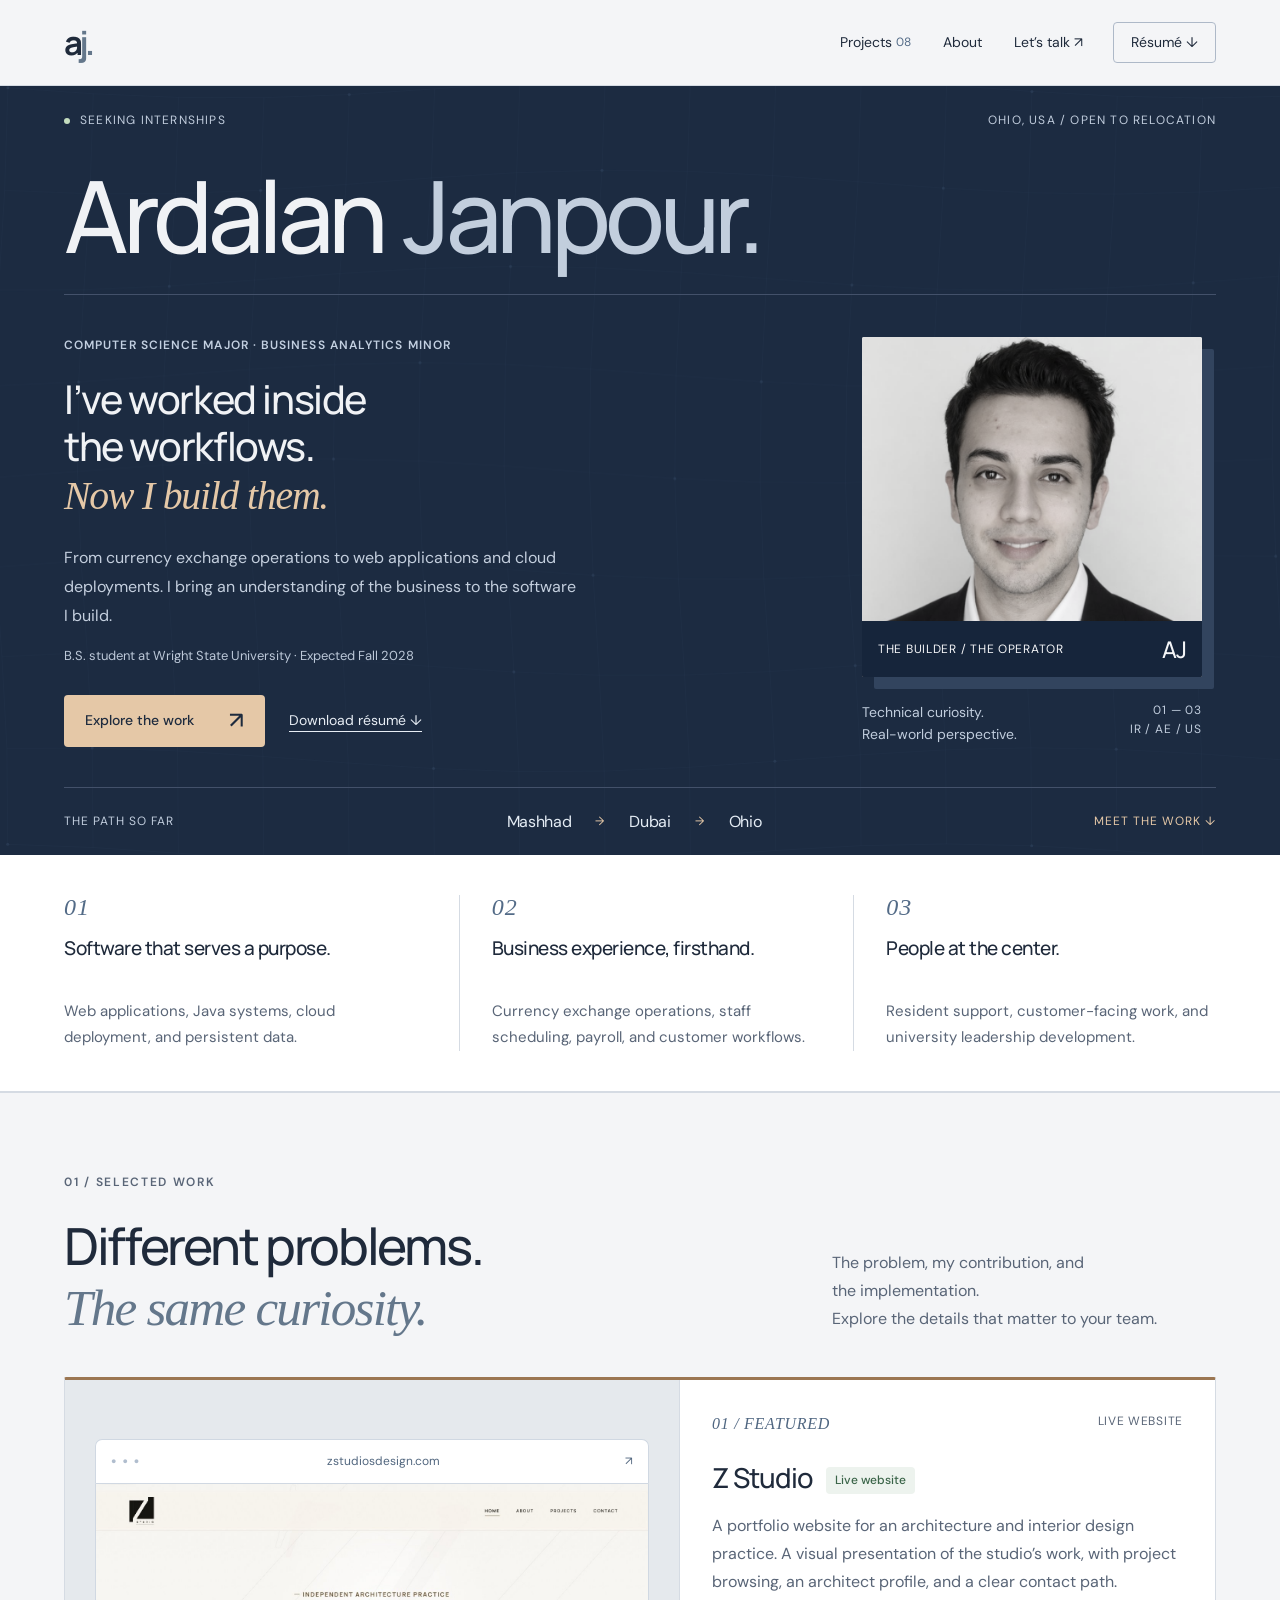
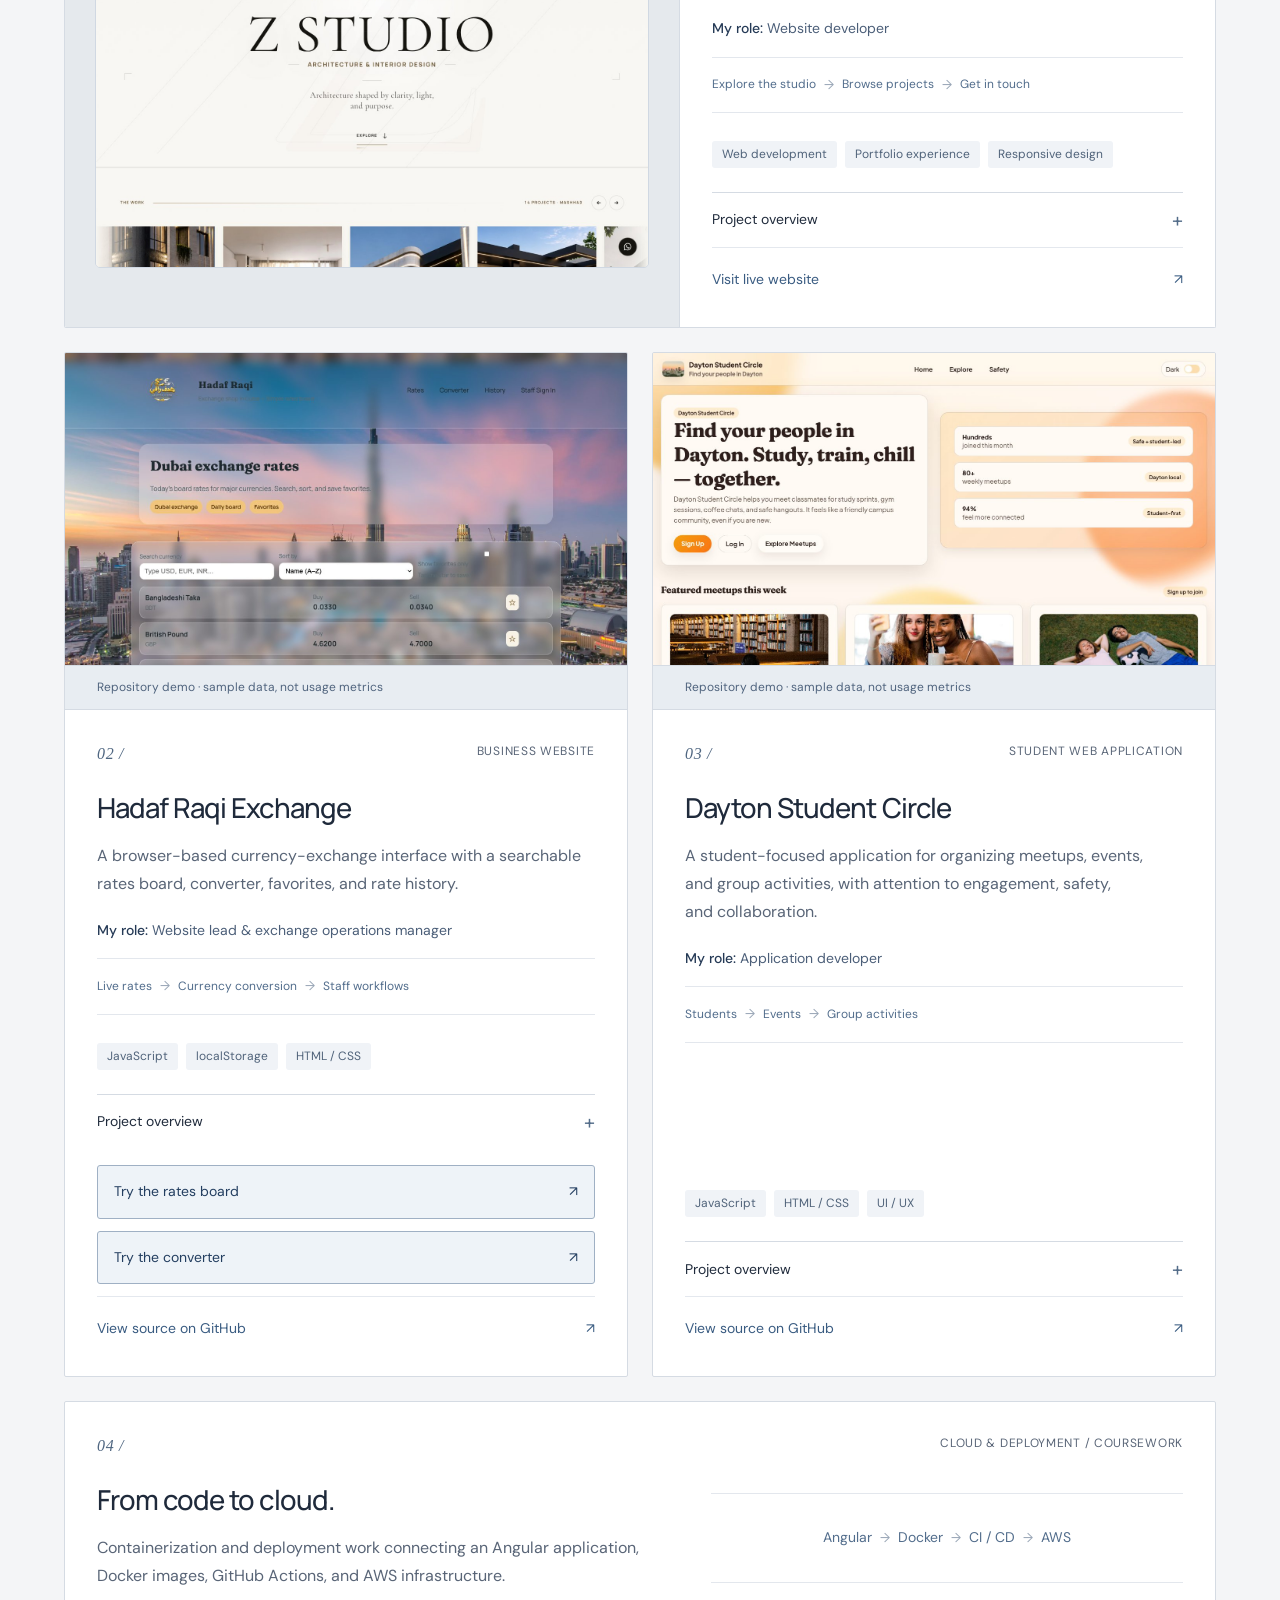
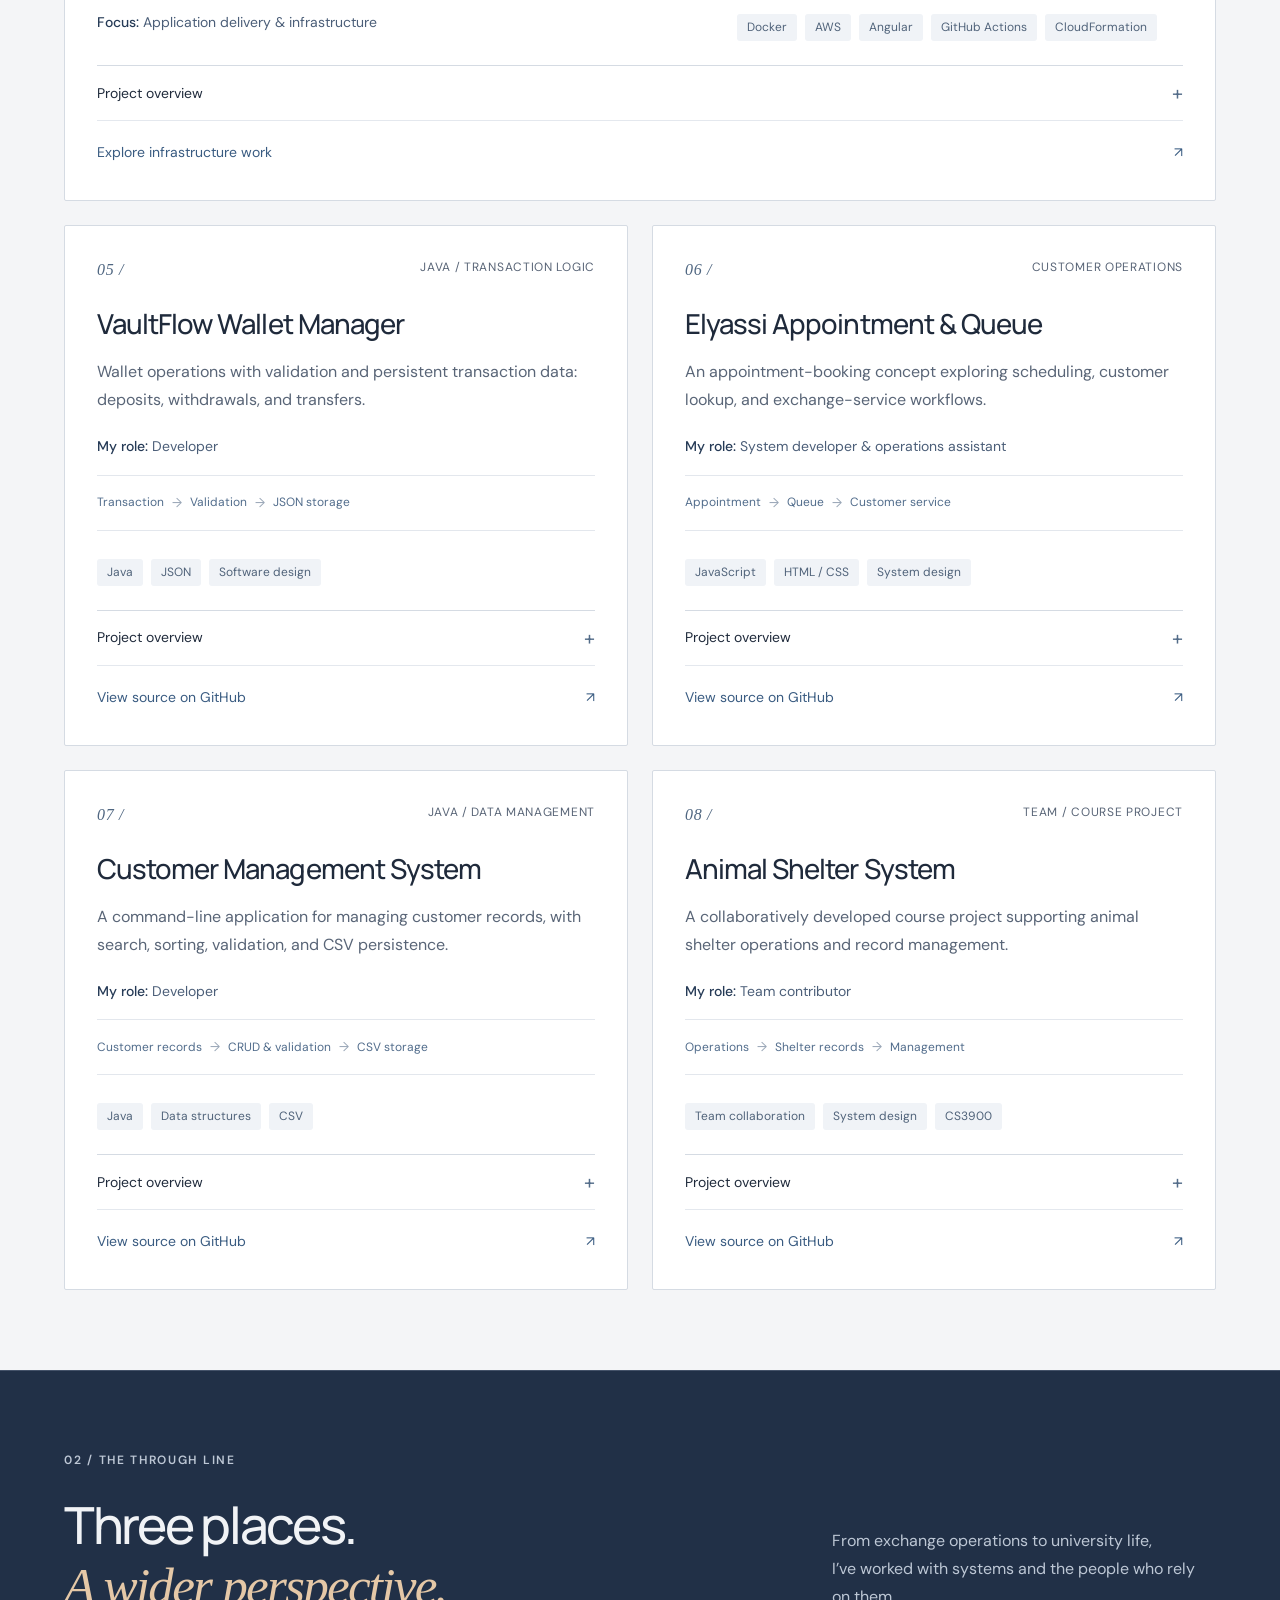
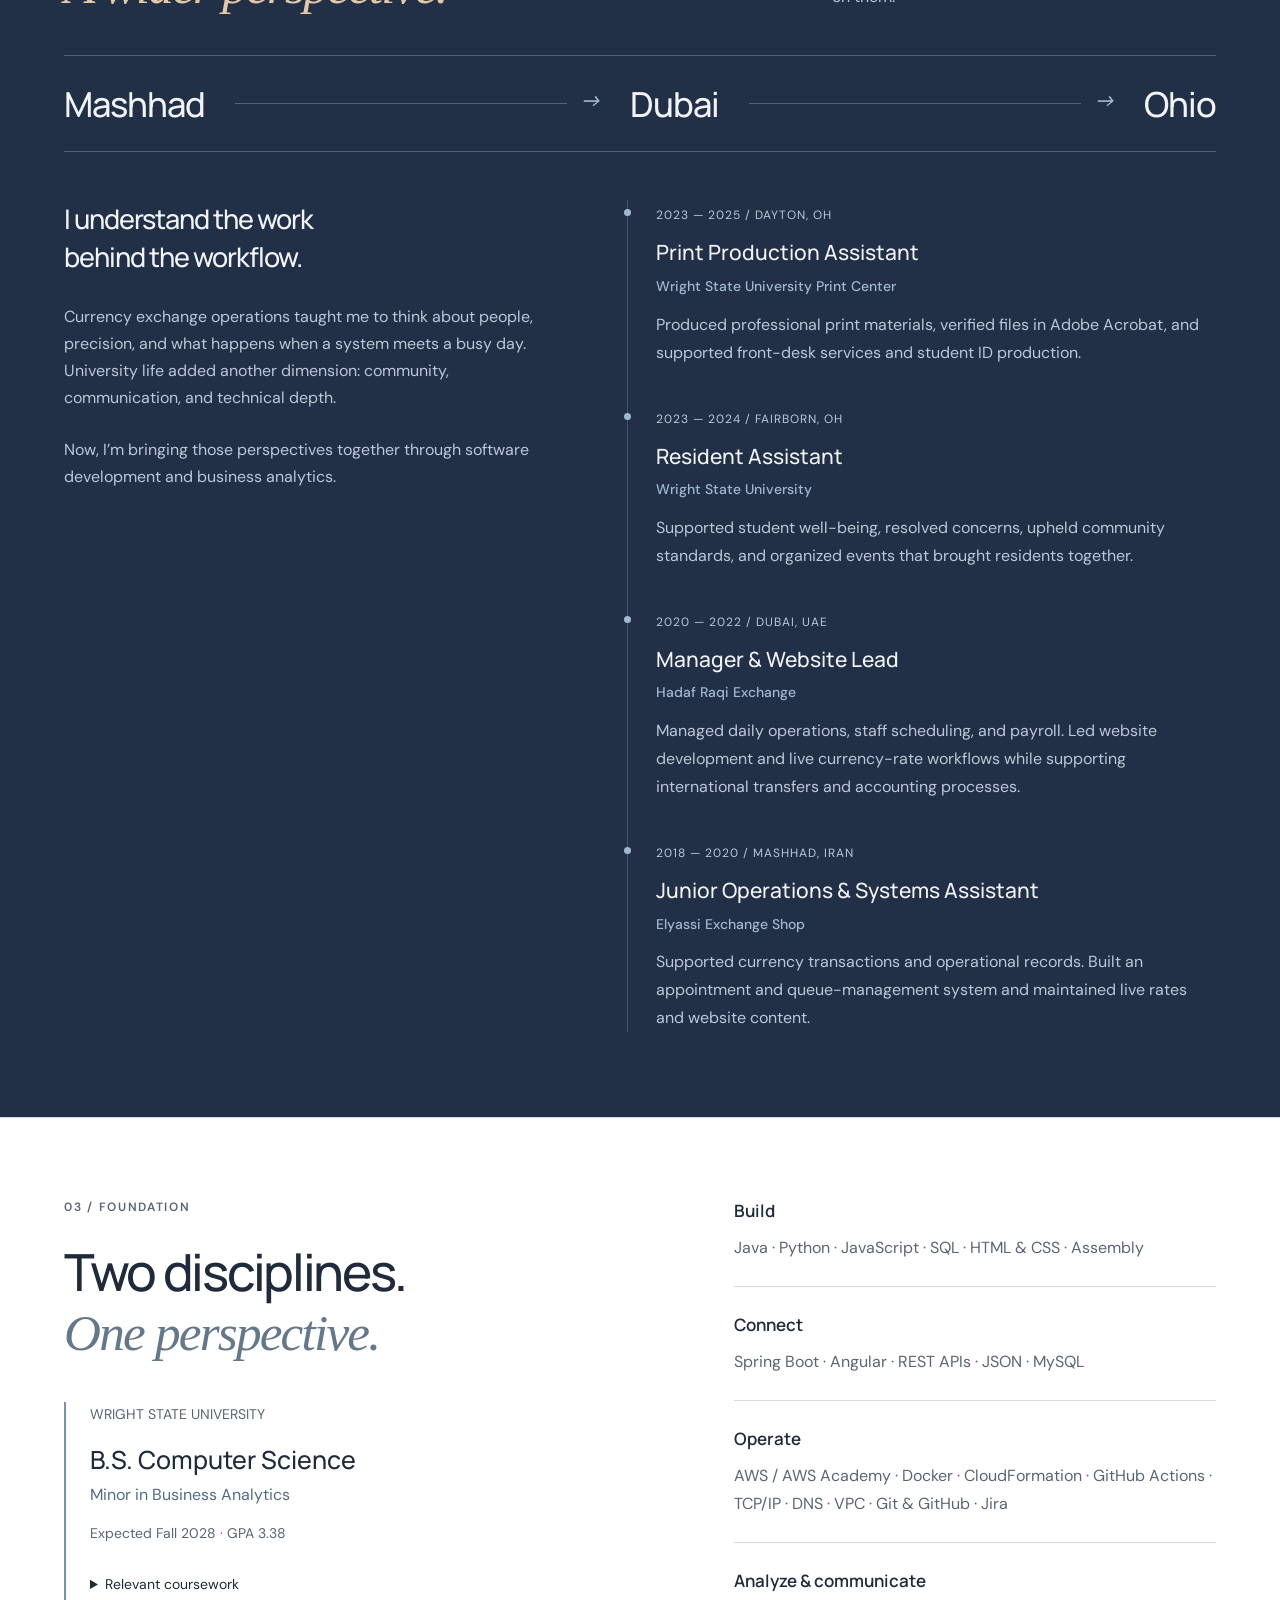
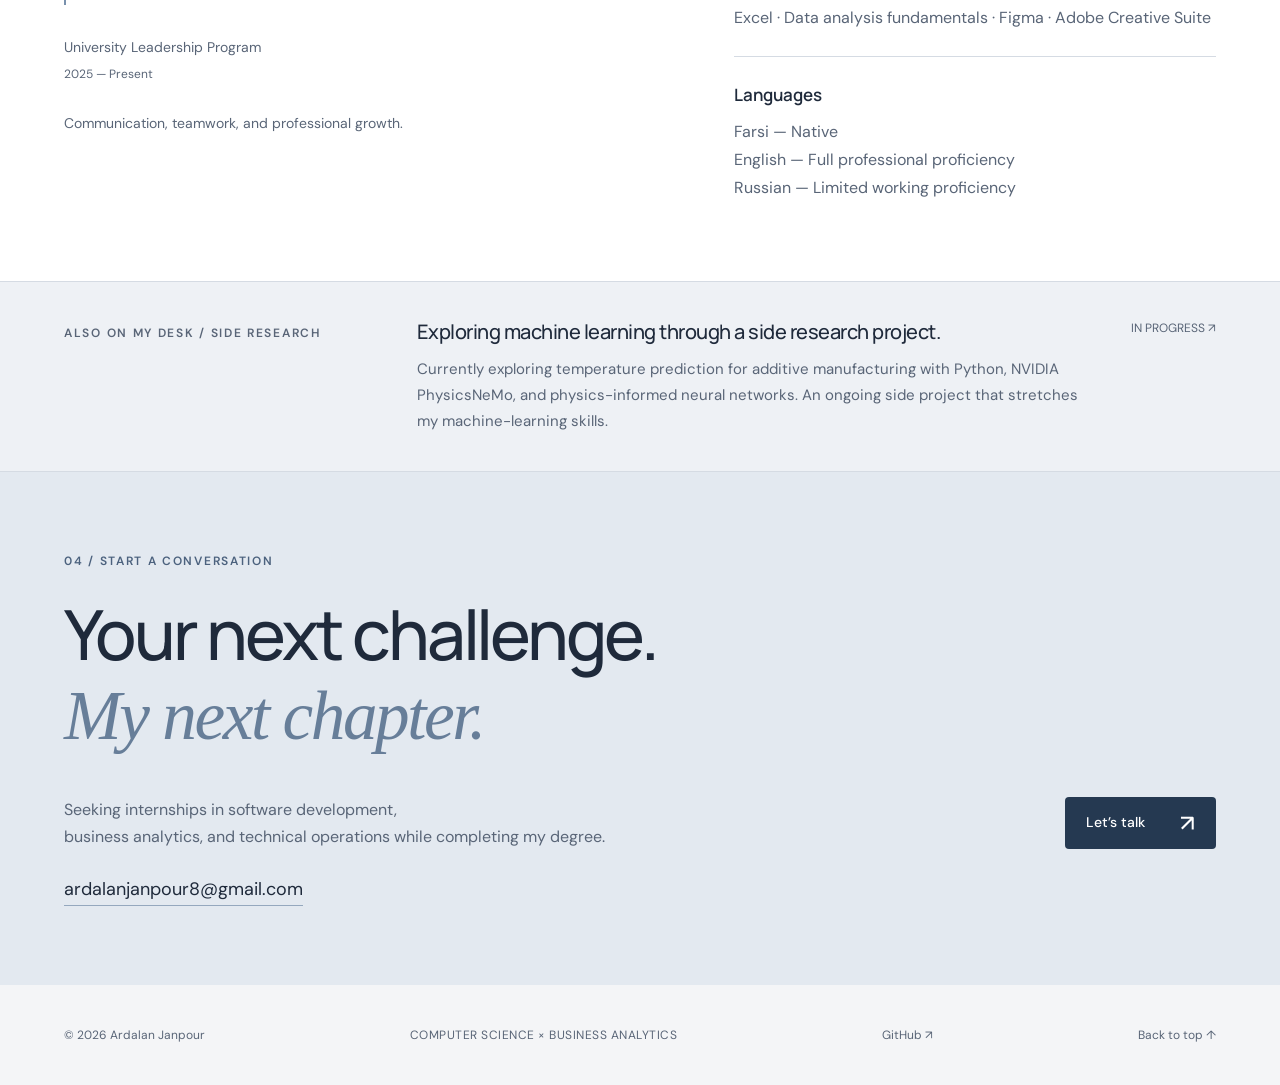
==== commit 13093253: "Add tested interactive exchange demos and enforce English-only identity" ====
--- a/index.html
+++ b/index.html
@@ -1,7 +1,7 @@
 <!doctype html>
-<html lang="en"><head><meta charset="UTF-8"><meta name="viewport" content="width=device-width,initial-scale=1"><title>Ardalan Janpour — Computer Science × Business Analytics</title><meta name="description" content="Ardalan Janpour — Computer Science student, Business Analytics minor, and builder of practical software seeking internships. Explore live websites, projects, and experience."><meta name="theme-color" content="#f4f5f7"><link rel="icon" href="data:image/svg+xml,%3Csvg xmlns='http://www.w3.org/2000/svg' viewBox='0 0 64 64'%3E%3Crect width='64' height='64' rx='14' fill='%23233045'/%3E%3Ctext x='10' y='44' font-family='Arial' font-size='35' font-weight='bold'%3EAJ%3C/text%3E%3C/svg%3E"><link rel="stylesheet" href="style.css?v=9"><meta property="og:title" content="Ardalan Janpour — Computer Science &amp; Business Analytics"><meta property="og:description" content="Seeking internships. Explore live websites, Java applications, cloud deployment work, and business experience."><meta property="og:type" content="website"><link rel="canonical" href="https://ardalan81.github.io/"><meta property="og:url" content="https://ardalan81.github.io/"></head>
+<html lang="en"><head><meta charset="UTF-8"><meta name="viewport" content="width=device-width,initial-scale=1"><title>Ardalan Janpour — Computer Science × Business Analytics</title><meta name="description" content="Ardalan Janpour — Computer Science student, Business Analytics minor, and builder of practical software seeking internships. Explore live websites, projects, and experience."><meta name="theme-color" content="#f4f5f7"><link rel="icon" href="data:image/svg+xml,%3Csvg xmlns='http://www.w3.org/2000/svg' viewBox='0 0 64 64'%3E%3Crect width='64' height='64' rx='14' fill='%23233045'/%3E%3Ctext x='10' y='44' font-family='Arial' font-size='35' font-weight='bold'%3EAJ%3C/text%3E%3C/svg%3E"><link rel="stylesheet" href="style.css?v=10"><meta property="og:title" content="Ardalan Janpour — Computer Science &amp; Business Analytics"><meta property="og:description" content="Seeking internships. Explore live websites, Java applications, cloud deployment work, and business experience."><meta property="og:type" content="website"><link rel="canonical" href="https://ardalan81.github.io/"><meta property="og:url" content="https://ardalan81.github.io/"></head>
 <body><a class="skip" href="#work">Skip to work</a><div class="scroll-progress" aria-hidden="true"></div><header><a class="logo" href="#" aria-label="Ardalan Janpour home">a<span>j.</span></a><nav aria-label="Main navigation"><a href="#work">Projects <span class="nav-count">08</span></a><a href="#story">About</a><a href="#contact">Let’s talk ↗</a></nav><a class="resume" href="Ardalan-Janpour-Resume.docx" download>Résumé ↓</a></header>
-<main><section class="hero" aria-labelledby="hero-title"><canvas id="network" aria-hidden="true"></canvas><div class="hero-top"><span class="availability">SEEKING INTERNSHIPS</span><span>OHIO, USA / OPEN TO RELOCATION</span></div><div class="nameplate"><h1 id="hero-title">Ardalan <em>Janpour.</em></h1></div><div class="hero-grid"><div class="hero-copy"><p class="intro">COMPUTER SCIENCE MAJOR · BUSINESS ANALYTICS MINOR</p><h2 class="hero-statement">I’ve worked inside<br>the workflows.<br><em>Now I build them.</em></h2><p class="hero-description">From currency exchange operations to web applications and cloud deployments. I bring an understanding of the business to the software I build.</p><p class="student-note">B.S. student at Wright State University · Expected Fall 2028</p><div class="hero-actions"><a class="button" href="#work">Explore the work <span>↗</span></a><a class="text-link" href="Ardalan-Janpour-Resume.docx" download>Download résumé ↓</a></div></div><div class="identity"><div class="portrait-wrap"><img class="portrait" src="portrait.png" alt="Ardalan Janpour" width="800" height="800"><div class="portrait-label"><span>THE BUILDER / THE OPERATOR</span><span>AJ</span></div></div><div class="identity-note"><span>Technical curiosity.<br>Real-world perspective.</span><span class="identity-coordinate">01 — 03<br>IR / AE / US</span></div></div></div><div class="hero-bottom"><span class="route-label">THE PATH SO FAR</span><a href="#story" class="career-route"><span>Mashhad</span><i aria-hidden="true">→</i><span>Dubai</span><i aria-hidden="true">→</i><span>Ohio</span></a><a href="#work">MEET THE WORK ↓</a></div></section><section class="at-a-glance" aria-label="Professional overview"><div><span class="glance-number">01</span><h2>Software that serves a purpose.</h2><p>Web applications, Java systems, cloud deployment, and persistent data.</p></div><div><span class="glance-number">02</span><h2>Business experience, firsthand.</h2><p>Currency exchange operations, staff scheduling, payroll, and customer workflows.</p></div><div><span class="glance-number">03</span><h2>People at the center.</h2><p>Resident support, customer-facing work, and university leadership development.</p></div></section><section class="work section" id="work"><div class="section-heading"><div><p class="kicker">01 / SELECTED WORK</p><h2>Different problems.<br><em>The same curiosity.</em></h2></div><p>The problem, my contribution, and the implementation.<br>Explore the details that matter to your team.</p></div><div id="projects" class="projects"><article class="project featured-project"><a class="featured-preview" href="https://zstudiosdesign.com" target="_blank" rel="noopener noreferrer" aria-label="Visit Z Studio, a website built by Ardalan Janpour"><div class="preview-browser"><span aria-hidden="true">● ● ●</span><span>zstudiosdesign.com</span><span aria-hidden="true">↗</span></div><img src="zstudio-preview.jpg" alt="Z Studio architecture and interior design website built by Ardalan Janpour" width="1440" height="1000" loading="lazy"></a><div class="project-body"><div class="project-top"><b>01 / FEATURED</b><span>LIVE WEBSITE</span></div><h3>Z Studio <span class="live-label">Live website</span></h3><p class="project-brief">A portfolio website for an architecture and interior design practice. A visual presentation of the studio’s work, with project browsing, an architect profile, and a clear contact path.</p><p class="project-role"><strong>My role:</strong> Website developer</p><div class="project-flow" aria-label="Website experience"><span>Explore the studio</span><i aria-hidden="true">→</i><span>Browse projects</span><i aria-hidden="true">→</i><span>Get in touch</span></div><div class="tags"><span>Web development</span><span>Portfolio experience</span><span>Responsive design</span></div><details><summary>Project overview<span class="sr-only">: Z Studio</span></summary><div class="detail"><h4>The need</h4><p>Present an architecture and interior design practice online, with the work itself at the center of the experience.</p><h4>My contribution</h4><p>Built the studio’s website, bringing its project portfolio, practice profile, and contact information into one web experience.</p><h4>Explore it live</h4><p>Visit the working website to see the project gallery and navigation. The architecture and interior design work belongs to Z Studio; my contribution is the website.</p></div></details><a class="repository-link" href="https://zstudiosdesign.com" target="_blank" rel="noopener noreferrer">Visit live website <span aria-hidden="true">↗</span></a></div></article><article class="project"><figure class="repository-preview"><img src="hadaf-preview.jpg" alt="Rates board from the Hadaf Raqi Exchange repository" width="1440" height="980" loading="lazy"><figcaption>Repository demo · sample data, not usage metrics</figcaption></figure><div class="project-body"><div class="project-top"><b>02 /</b><span>BUSINESS WEBSITE</span></div><h3>Hadaf Raqi Exchange</h3><p class="project-brief">A browser-based currency-exchange interface with a searchable rates board, converter, favorites, and rate history.</p><p class="project-role"><strong>My role:</strong> Website lead &amp; exchange operations manager</p><div class="project-flow" aria-label="Project workflow"><span>Live rates</span><i aria-hidden="true">→</i><span>Currency conversion</span><i aria-hidden="true">→</i><span>Staff workflows</span></div><div class="tags"><span>JavaScript</span><span>localStorage</span><span>HTML / CSS</span></div><details><summary>Project overview<span class="sr-only">: Hadaf Raqi Exchange</span></summary><div class="detail"><h4>The need</h4><p>Customers and staff needed current currency information and tools that supported daily exchange operations.</p><h4>My contribution</h4><p>Designed and maintained the website while managing operations, scheduling, and payroll. Supported customer-facing services and back-office processes.</p><h4>Implementation</h4><p>Implemented conversion logic, searchable rates, favorites, local rate editing, and history using HTML, CSS, JavaScript, and localStorage. The public repository is a browser-based demonstration; its rates and staff access are local, without production authentication.</p><p>February–September 2022</p></div></details><a class="repository-link" href="https://github.com/Ardalan81/hadaf-raqi-exchange" target="_blank" rel="noopener noreferrer">View source on GitHub <span aria-hidden="true">↗</span><span class="sr-only">: Hadaf Raqi Exchange</span></a></div></article><article class="project"><figure class="repository-preview"><img src="dayton-preview.jpg" alt="Landing page from the Dayton Student Circle repository" width="1440" height="980" loading="lazy"><figcaption>Repository demo · sample data, not usage metrics</figcaption></figure><div class="project-body"><div class="project-top"><b>03 /</b><span>STUDENT WEB APPLICATION</span></div><h3>Dayton Student Circle</h3><p class="project-brief">A student-focused application for organizing meetups, events, and group activities, with attention to engagement, safety, and collaboration.</p><p class="project-role"><strong>My role:</strong> Application developer</p><div class="project-flow" aria-label="Project workflow"><span>Students</span><i aria-hidden="true">→</i><span>Events</span><i aria-hidden="true">→</i><span>Group activities</span></div><div class="tags"><span>JavaScript</span><span>HTML / CSS</span><span>UI / UX</span></div><details><summary>Project overview<span class="sr-only">: Dayton Student Circle</span></summary><div class="detail"><h4>The need</h4><p>Students needed a place to organize shared activities and connect around events.</p><h4>My contribution</h4><p>Developed the web application and designed the user experience around student meetups and group coordination.</p><h4>Implementation</h4><p>Built search and meetup filters, a create-meetup flow, profile preferences, and demo authentication with JavaScript, HTML, CSS, and localStorage. The repository demonstrates front-end interactions; account and message features are not a production backend.</p><p>November 2025–February 2026</p></div></details><a class="repository-link" href="https://github.com/Ardalan81/dayton-student-circle" target="_blank" rel="noopener noreferrer">View source on GitHub <span aria-hidden="true">↗</span><span class="sr-only">: Dayton Student Circle</span></a></div></article><article class="project cloud-project"><div class="project-body"><div class="project-top"><b>04 /</b><span>CLOUD &amp; DEPLOYMENT / COURSEWORK</span></div><h3>From code to cloud.</h3><p class="project-brief">Containerization and deployment work connecting an Angular application, Docker images, GitHub Actions, and AWS infrastructure.</p><p class="project-role"><strong>Focus:</strong> Application delivery &amp; infrastructure</p><div class="project-flow"><span>Angular</span><i aria-hidden="true">→</i><span>Docker</span><i aria-hidden="true">→</i><span>CI / CD</span><i aria-hidden="true">→</i><span>AWS</span></div><div class="tags"><span>Docker</span><span>AWS</span><span>Angular</span><span>GitHub Actions</span><span>CloudFormation</span></div><details><summary>Project overview<span class="sr-only">: Cloud deployment coursework</span></summary><div class="detail"><h4>The engineering problem</h4><p>Package an application consistently and document a repeatable path from source code to a running environment.</p><h4>Implementation evidence</h4><p>The repository contains an Angular application, a Dockerfile, deployment scripts, and documentation for image publishing and webhook-driven updates. Separate CloudFormation exercises describe VPC networking and a load-balanced web application.</p><h4>Scope</h4><p>Coursework and deployment exercises. The repository documents the setup; an always-on public deployment is not assumed.</p></div></details><a class="repository-link" href="https://github.com/Ardalan81/aws-docker-angular-ci-cd" target="_blank" rel="noopener noreferrer">Explore infrastructure work <span aria-hidden="true">↗</span></a></div></article><article class="project"><div class="project-body"><div class="project-top"><b>05 /</b><span>JAVA / TRANSACTION LOGIC</span></div><h3>VaultFlow Wallet Manager</h3><p class="project-brief">Wallet operations with validation and persistent transaction data: deposits, withdrawals, and transfers.</p><p class="project-role"><strong>My role:</strong> Developer</p><div class="project-flow" aria-label="Project workflow"><span>Transaction</span><i aria-hidden="true">→</i><span>Validation</span><i aria-hidden="true">→</i><span>JSON storage</span></div><div class="tags"><span>Java</span><span>JSON</span><span>Software design</span></div><details><summary>Project overview<span class="sr-only">: VaultFlow Wallet Manager</span></summary><div class="detail"><h4>The need</h4><p>A wallet system needs clear transaction rules and reliable handling of stored data.</p><h4>My contribution</h4><p>Built the wallet management system, including transaction operations and validation logic.</p><h4>Implementation</h4><p>Separated transaction validation, analytics, and persistence into WalletService, AnalyticsService, and StorageService. Used HashMap for users and wallets, ArrayList for transaction history, and a custom JSON parser. Includes transaction search, monthly summaries, and undo.</p><p>January–May 2024</p></div></details><a class="repository-link" href="https://github.com/Ardalan81/java-wallet-management" target="_blank" rel="noopener noreferrer">View source on GitHub <span aria-hidden="true">↗</span><span class="sr-only">: VaultFlow Wallet Manager</span></a></div></article><article class="project"><div class="project-body"><div class="project-top"><b>06 /</b><span>CUSTOMER OPERATIONS</span></div><h3>Elyassi Appointment &amp; Queue</h3><p class="project-brief">An appointment-booking concept exploring scheduling, customer lookup, and exchange-service workflows.</p><p class="project-role"><strong>My role:</strong> System developer &amp; operations assistant</p><div class="project-flow" aria-label="Project workflow"><span>Appointment</span><i aria-hidden="true">→</i><span>Queue</span><i aria-hidden="true">→</i><span>Customer service</span></div><div class="tags"><span>JavaScript</span><span>HTML / CSS</span><span>System design</span></div><details><summary>Project overview<span class="sr-only">: Elyassi Appointment &amp; Queue</span></summary><div class="detail"><h4>The need</h4><p>The business needed a more organized way to handle appointments and in-person customer queues.</p><h4>My contribution</h4><p>Built and supported the booking and queue system alongside daily exchange operations.</p><h4>Implementation</h4><p>The public repository is a concept implementation with date and time selection, appointment lookup, and a Node.js server. Email features require SMTP configuration; it is not a live financial service.</p><p>July–August 2019</p></div></details><a class="repository-link" href="https://github.com/Ardalan81/elyassi-exchange" target="_blank" rel="noopener noreferrer">View source on GitHub <span aria-hidden="true">↗</span><span class="sr-only">: Elyassi Appointment &amp; Queue</span></a></div></article><article class="project"><div class="project-body"><div class="project-top"><b>07 /</b><span>JAVA / DATA MANAGEMENT</span></div><h3>Customer Management System</h3><p class="project-brief">A command-line application for managing customer records, with search, sorting, validation, and CSV persistence.</p><p class="project-role"><strong>My role:</strong> Developer</p><div class="project-flow" aria-label="Project workflow"><span>Customer records</span><i aria-hidden="true">→</i><span>CRUD &amp; validation</span><i aria-hidden="true">→</i><span>CSV storage</span></div><div class="tags"><span>Java</span><span>Data structures</span><span>CSV</span></div><details><summary>Project overview<span class="sr-only">: Customer Management System</span></summary><div class="detail"><h4>The need</h4><p>Customer records need consistent input, practical retrieval, and a way to persist between sessions.</p><h4>My contribution</h4><p>Implemented record creation, reading, updating, and deletion, with search and sorting features.</p><h4>Implementation</h4><p>Used Java, data structures, input validation, and file I/O with CSV-based storage.</p><p>March–May 2023</p></div></details><a class="repository-link" href="https://github.com/Ardalan81/java-customer-management" target="_blank" rel="noopener noreferrer">View source on GitHub <span aria-hidden="true">↗</span><span class="sr-only">: Customer Management System</span></a></div></article><article class="project"><div class="project-body"><div class="project-top"><b>08 /</b><span>TEAM / COURSE PROJECT</span></div><h3>Animal Shelter System</h3><p class="project-brief">A collaboratively developed course project supporting animal shelter operations and record management.</p><p class="project-role"><strong>My role:</strong> Team contributor</p><div class="project-flow" aria-label="Project workflow"><span>Operations</span><i aria-hidden="true">→</i><span>Shelter records</span><i aria-hidden="true">→</i><span>Management</span></div><div class="tags"><span>Team collaboration</span><span>System design</span><span>CS3900</span></div><details><summary>Project overview<span class="sr-only">: Animal Shelter System</span></summary><div class="detail"><h4>The need</h4><p>Shelter operations depend on organized records and practical management workflows.</p><h4>My contribution</h4><p>Worked with a team to design and implement the system as part of CS3900 coursework.</p><h4>Implementation</h4><p>The team repository includes Angular UI work, a MariaDB database design, and API components. Its documented scope includes a working pet resource, with UI-to-service integration and other resources still incomplete.</p><p>January–March 2024</p></div></details><a class="repository-link" href="https://github.com/Ardalan81/cs3900-animalshelter" target="_blank" rel="noopener noreferrer">View source on GitHub <span aria-hidden="true">↗</span><span class="sr-only">: Animal Shelter System</span></a></div></article></div></section>
+<main><section class="hero" aria-labelledby="hero-title"><canvas id="network" aria-hidden="true"></canvas><div class="hero-top"><span class="availability">SEEKING INTERNSHIPS</span><span>OHIO, USA / OPEN TO RELOCATION</span></div><div class="nameplate"><h1 id="hero-title">Ardalan <em>Janpour.</em></h1></div><div class="hero-grid"><div class="hero-copy"><p class="intro">COMPUTER SCIENCE MAJOR · BUSINESS ANALYTICS MINOR</p><h2 class="hero-statement">I’ve worked inside<br>the workflows.<br><em>Now I build them.</em></h2><p class="hero-description">From currency exchange operations to web applications and cloud deployments. I bring an understanding of the business to the software I build.</p><p class="student-note">B.S. student at Wright State University · Expected Fall 2028</p><div class="hero-actions"><a class="button" href="#work">Explore the work <span>↗</span></a><a class="text-link" href="Ardalan-Janpour-Resume.docx" download>Download résumé ↓</a></div></div><div class="identity"><div class="portrait-wrap"><img class="portrait" src="portrait.png" alt="Ardalan Janpour" width="800" height="800"><div class="portrait-label"><span>THE BUILDER / THE OPERATOR</span><span>AJ</span></div></div><div class="identity-note"><span>Technical curiosity.<br>Real-world perspective.</span><span class="identity-coordinate">01 — 03<br>IR / AE / US</span></div></div></div><div class="hero-bottom"><span class="route-label">THE PATH SO FAR</span><a href="#story" class="career-route"><span>Mashhad</span><i aria-hidden="true">→</i><span>Dubai</span><i aria-hidden="true">→</i><span>Ohio</span></a><a href="#work">MEET THE WORK ↓</a></div></section><section class="at-a-glance" aria-label="Professional overview"><div><span class="glance-number">01</span><h2>Software that serves a purpose.</h2><p>Web applications, Java systems, cloud deployment, and persistent data.</p></div><div><span class="glance-number">02</span><h2>Business experience, firsthand.</h2><p>Currency exchange operations, staff scheduling, payroll, and customer workflows.</p></div><div><span class="glance-number">03</span><h2>People at the center.</h2><p>Resident support, customer-facing work, and university leadership development.</p></div></section><section class="work section" id="work"><div class="section-heading"><div><p class="kicker">01 / SELECTED WORK</p><h2>Different problems.<br><em>The same curiosity.</em></h2></div><p>The problem, my contribution, and the implementation.<br>Explore the details that matter to your team.</p></div><div id="projects" class="projects"><article class="project featured-project"><a class="featured-preview" href="https://zstudiosdesign.com" target="_blank" rel="noopener noreferrer" aria-label="Visit Z Studio, a website built by Ardalan Janpour"><div class="preview-browser"><span aria-hidden="true">● ● ●</span><span>zstudiosdesign.com</span><span aria-hidden="true">↗</span></div><img src="zstudio-preview.jpg" alt="Z Studio architecture and interior design website built by Ardalan Janpour" width="1440" height="1000" loading="lazy"></a><div class="project-body"><div class="project-top"><b>01 / FEATURED</b><span>LIVE WEBSITE</span></div><h3>Z Studio <span class="live-label">Live website</span></h3><p class="project-brief">A portfolio website for an architecture and interior design practice. A visual presentation of the studio’s work, with project browsing, an architect profile, and a clear contact path.</p><p class="project-role"><strong>My role:</strong> Website developer</p><div class="project-flow" aria-label="Website experience"><span>Explore the studio</span><i aria-hidden="true">→</i><span>Browse projects</span><i aria-hidden="true">→</i><span>Get in touch</span></div><div class="tags"><span>Web development</span><span>Portfolio experience</span><span>Responsive design</span></div><details><summary>Project overview<span class="sr-only">: Z Studio</span></summary><div class="detail"><h4>The need</h4><p>Present an architecture and interior design practice online, with the work itself at the center of the experience.</p><h4>My contribution</h4><p>Built the studio’s website, bringing its project portfolio, practice profile, and contact information into one web experience.</p><h4>Explore it live</h4><p>Visit the working website to see the project gallery and navigation. The architecture and interior design work belongs to Z Studio; my contribution is the website.</p></div></details><a class="repository-link" href="https://zstudiosdesign.com" target="_blank" rel="noopener noreferrer">Visit live website <span aria-hidden="true">↗</span></a></div></article><article class="project"><figure class="repository-preview"><img src="hadaf-preview.jpg" alt="Rates board from the Hadaf Raqi Exchange repository" width="1440" height="980" loading="lazy"><figcaption>Repository demo · sample data, not usage metrics</figcaption></figure><div class="project-body"><div class="project-top"><b>02 /</b><span>BUSINESS WEBSITE</span></div><h3>Hadaf Raqi Exchange</h3><p class="project-brief">A browser-based currency-exchange interface with a searchable rates board, converter, favorites, and rate history.</p><p class="project-role"><strong>My role:</strong> Website lead &amp; exchange operations manager</p><div class="project-flow" aria-label="Project workflow"><span>Live rates</span><i aria-hidden="true">→</i><span>Currency conversion</span><i aria-hidden="true">→</i><span>Staff workflows</span></div><div class="tags"><span>JavaScript</span><span>localStorage</span><span>HTML / CSS</span></div><details><summary>Project overview<span class="sr-only">: Hadaf Raqi Exchange</span></summary><div class="detail"><h4>The need</h4><p>Customers and staff needed current currency information and tools that supported daily exchange operations.</p><h4>My contribution</h4><p>Designed and maintained the website while managing operations, scheduling, and payroll. Supported customer-facing services and back-office processes.</p><h4>Implementation</h4><p>Implemented conversion logic, searchable rates, favorites, local rate editing, and history using HTML, CSS, JavaScript, and localStorage. The public repository is a browser-based demonstration; its rates and staff access are local, without production authentication.</p><p>February–September 2022</p></div></details><a class="demo-link" href="demos/exchange/">Try the rates board <span aria-hidden="true">↗</span></a><a class="demo-link" href="demos/exchange/converter.html">Try the converter <span aria-hidden="true">↗</span></a><a class="repository-link" href="https://github.com/Ardalan81/hadaf-raqi-exchange" target="_blank" rel="noopener noreferrer">View source on GitHub <span aria-hidden="true">↗</span><span class="sr-only">: Hadaf Raqi Exchange</span></a></div></article><article class="project"><figure class="repository-preview"><img src="dayton-preview.jpg" alt="Landing page from the Dayton Student Circle repository" width="1440" height="980" loading="lazy"><figcaption>Repository demo · sample data, not usage metrics</figcaption></figure><div class="project-body"><div class="project-top"><b>03 /</b><span>STUDENT WEB APPLICATION</span></div><h3>Dayton Student Circle</h3><p class="project-brief">A student-focused application for organizing meetups, events, and group activities, with attention to engagement, safety, and collaboration.</p><p class="project-role"><strong>My role:</strong> Application developer</p><div class="project-flow" aria-label="Project workflow"><span>Students</span><i aria-hidden="true">→</i><span>Events</span><i aria-hidden="true">→</i><span>Group activities</span></div><div class="tags"><span>JavaScript</span><span>HTML / CSS</span><span>UI / UX</span></div><details><summary>Project overview<span class="sr-only">: Dayton Student Circle</span></summary><div class="detail"><h4>The need</h4><p>Students needed a place to organize shared activities and connect around events.</p><h4>My contribution</h4><p>Developed the web application and designed the user experience around student meetups and group coordination.</p><h4>Implementation</h4><p>Built search and meetup filters, a create-meetup flow, profile preferences, and demo authentication with JavaScript, HTML, CSS, and localStorage. The repository demonstrates front-end interactions; account and message features are not a production backend.</p><p>November 2025–February 2026</p></div></details><a class="repository-link" href="https://github.com/Ardalan81/dayton-student-circle" target="_blank" rel="noopener noreferrer">View source on GitHub <span aria-hidden="true">↗</span><span class="sr-only">: Dayton Student Circle</span></a></div></article><article class="project cloud-project"><div class="project-body"><div class="project-top"><b>04 /</b><span>CLOUD &amp; DEPLOYMENT / COURSEWORK</span></div><h3>From code to cloud.</h3><p class="project-brief">Containerization and deployment work connecting an Angular application, Docker images, GitHub Actions, and AWS infrastructure.</p><p class="project-role"><strong>Focus:</strong> Application delivery &amp; infrastructure</p><div class="project-flow"><span>Angular</span><i aria-hidden="true">→</i><span>Docker</span><i aria-hidden="true">→</i><span>CI / CD</span><i aria-hidden="true">→</i><span>AWS</span></div><div class="tags"><span>Docker</span><span>AWS</span><span>Angular</span><span>GitHub Actions</span><span>CloudFormation</span></div><details><summary>Project overview<span class="sr-only">: Cloud deployment coursework</span></summary><div class="detail"><h4>The engineering problem</h4><p>Package an application consistently and document a repeatable path from source code to a running environment.</p><h4>Implementation evidence</h4><p>The repository contains an Angular application, a Dockerfile, deployment scripts, and documentation for image publishing and webhook-driven updates. Separate CloudFormation exercises describe VPC networking and a load-balanced web application.</p><h4>Scope</h4><p>Coursework and deployment exercises. The repository documents the setup; an always-on public deployment is not assumed.</p></div></details><a class="repository-link" href="https://github.com/Ardalan81/aws-docker-angular-ci-cd" target="_blank" rel="noopener noreferrer">Explore infrastructure work <span aria-hidden="true">↗</span></a></div></article><article class="project"><div class="project-body"><div class="project-top"><b>05 /</b><span>JAVA / TRANSACTION LOGIC</span></div><h3>VaultFlow Wallet Manager</h3><p class="project-brief">Wallet operations with validation and persistent transaction data: deposits, withdrawals, and transfers.</p><p class="project-role"><strong>My role:</strong> Developer</p><div class="project-flow" aria-label="Project workflow"><span>Transaction</span><i aria-hidden="true">→</i><span>Validation</span><i aria-hidden="true">→</i><span>JSON storage</span></div><div class="tags"><span>Java</span><span>JSON</span><span>Software design</span></div><details><summary>Project overview<span class="sr-only">: VaultFlow Wallet Manager</span></summary><div class="detail"><h4>The need</h4><p>A wallet system needs clear transaction rules and reliable handling of stored data.</p><h4>My contribution</h4><p>Built the wallet management system, including transaction operations and validation logic.</p><h4>Implementation</h4><p>Separated transaction validation, analytics, and persistence into WalletService, AnalyticsService, and StorageService. Used HashMap for users and wallets, ArrayList for transaction history, and a custom JSON parser. Includes transaction search, monthly summaries, and undo.</p><p>January–May 2024</p></div></details><a class="repository-link" href="https://github.com/Ardalan81/java-wallet-management" target="_blank" rel="noopener noreferrer">View source on GitHub <span aria-hidden="true">↗</span><span class="sr-only">: VaultFlow Wallet Manager</span></a></div></article><article class="project"><div class="project-body"><div class="project-top"><b>06 /</b><span>CUSTOMER OPERATIONS</span></div><h3>Elyassi Appointment &amp; Queue</h3><p class="project-brief">An appointment-booking concept exploring scheduling, customer lookup, and exchange-service workflows.</p><p class="project-role"><strong>My role:</strong> System developer &amp; operations assistant</p><div class="project-flow" aria-label="Project workflow"><span>Appointment</span><i aria-hidden="true">→</i><span>Queue</span><i aria-hidden="true">→</i><span>Customer service</span></div><div class="tags"><span>JavaScript</span><span>HTML / CSS</span><span>System design</span></div><details><summary>Project overview<span class="sr-only">: Elyassi Appointment &amp; Queue</span></summary><div class="detail"><h4>The need</h4><p>The business needed a more organized way to handle appointments and in-person customer queues.</p><h4>My contribution</h4><p>Built and supported the booking and queue system alongside daily exchange operations.</p><h4>Implementation</h4><p>The public repository is a concept implementation with date and time selection, appointment lookup, and a Node.js server. Email features require SMTP configuration; it is not a live financial service.</p><p>July–August 2019</p></div></details><a class="repository-link" href="https://github.com/Ardalan81/elyassi-exchange" target="_blank" rel="noopener noreferrer">View source on GitHub <span aria-hidden="true">↗</span><span class="sr-only">: Elyassi Appointment &amp; Queue</span></a></div></article><article class="project"><div class="project-body"><div class="project-top"><b>07 /</b><span>JAVA / DATA MANAGEMENT</span></div><h3>Customer Management System</h3><p class="project-brief">A command-line application for managing customer records, with search, sorting, validation, and CSV persistence.</p><p class="project-role"><strong>My role:</strong> Developer</p><div class="project-flow" aria-label="Project workflow"><span>Customer records</span><i aria-hidden="true">→</i><span>CRUD &amp; validation</span><i aria-hidden="true">→</i><span>CSV storage</span></div><div class="tags"><span>Java</span><span>Data structures</span><span>CSV</span></div><details><summary>Project overview<span class="sr-only">: Customer Management System</span></summary><div class="detail"><h4>The need</h4><p>Customer records need consistent input, practical retrieval, and a way to persist between sessions.</p><h4>My contribution</h4><p>Implemented record creation, reading, updating, and deletion, with search and sorting features.</p><h4>Implementation</h4><p>Used Java, data structures, input validation, and file I/O with CSV-based storage.</p><p>March–May 2023</p></div></details><a class="repository-link" href="https://github.com/Ardalan81/java-customer-management" target="_blank" rel="noopener noreferrer">View source on GitHub <span aria-hidden="true">↗</span><span class="sr-only">: Customer Management System</span></a></div></article><article class="project"><div class="project-body"><div class="project-top"><b>08 /</b><span>TEAM / COURSE PROJECT</span></div><h3>Animal Shelter System</h3><p class="project-brief">A collaboratively developed course project supporting animal shelter operations and record management.</p><p class="project-role"><strong>My role:</strong> Team contributor</p><div class="project-flow" aria-label="Project workflow"><span>Operations</span><i aria-hidden="true">→</i><span>Shelter records</span><i aria-hidden="true">→</i><span>Management</span></div><div class="tags"><span>Team collaboration</span><span>System design</span><span>CS3900</span></div><details><summary>Project overview<span class="sr-only">: Animal Shelter System</span></summary><div class="detail"><h4>The need</h4><p>Shelter operations depend on organized records and practical management workflows.</p><h4>My contribution</h4><p>Worked with a team to design and implement the system as part of CS3900 coursework.</p><h4>Implementation</h4><p>The team repository includes Angular UI work, a MariaDB database design, and API components. Its documented scope includes a working pet resource, with UI-to-service integration and other resources still incomplete.</p><p>January–March 2024</p></div></details><a class="repository-link" href="https://github.com/Ardalan81/cs3900-animalshelter" target="_blank" rel="noopener noreferrer">View source on GitHub <span aria-hidden="true">↗</span><span class="sr-only">: Animal Shelter System</span></a></div></article></div></section>
 <section class="story section" id="story"><div class="section-heading"><div><p class="kicker">02 / THE THROUGH LINE</p><h2>Three places.<br><em>A wider perspective.</em></h2></div><p>From exchange operations to university life,<br>I’ve worked with systems and the people who rely on them.</p></div><div class="journey"><span>Mashhad</span><i></i><span>Dubai</span><i></i><span>Ohio</span></div><div class="story-grid"><div class="story-intro"><h3>I understand the work<br>behind the workflow.</h3><p>Currency exchange operations taught me to think about people, precision, and what happens when a system meets a busy day. University life added another dimension: community, communication, and technical depth.</p><p>Now, I’m bringing those perspectives together through software development and business analytics.</p></div><div class="timeline"><article><span>2023 — 2025 / DAYTON, OH</span><h3>Print Production Assistant</h3><h4>Wright State University Print Center</h4><p>Produced professional print materials, verified files in Adobe Acrobat, and supported front-desk services and student ID production.</p></article><article><span>2023 — 2024 / FAIRBORN, OH</span><h3>Resident Assistant</h3><h4>Wright State University</h4><p>Supported student well-being, resolved concerns, upheld community standards, and organized events that brought residents together.</p></article><article><span>2020 — 2022 / DUBAI, UAE</span><h3>Manager & Website Lead</h3><h4>Hadaf Raqi Exchange</h4><p>Managed daily operations, staff scheduling, and payroll. Led website development and live currency-rate workflows while supporting international transfers and accounting processes.</p></article><article><span>2018 — 2020 / MASHHAD, IRAN</span><h3>Junior Operations & Systems Assistant</h3><h4>Elyassi Exchange Shop</h4><p>Supported currency transactions and operational records. Built an appointment and queue-management system and maintained live rates and website content.</p></article></div></div></section>
 <section class="foundation section" id="education"><div><p class="kicker">03 / FOUNDATION</p><h2>Two disciplines.<br><em>One perspective.</em></h2><div class="education"><p>WRIGHT STATE UNIVERSITY</p><h3>B.S. Computer Science</h3><span>Minor in Business Analytics</span><p>Expected Fall 2028 · GPA 3.38</p><details class="coursework"><summary>Relevant coursework</summary><p>Data Structures & Algorithms · Operating Systems · Computer Organization · Web Development · Design of IT Systems · Discrete Mathematics · Linear Algebra · Statistics · Fundamentals of Information Systems · Technical Communication</p></details></div><p class="leadership">University Leadership Program <span>2025 — Present</span><br>Communication, teamwork, and professional growth.</p></div><div class="skills"><div><h3>Build</h3><p>Java · Python · JavaScript · SQL · HTML & CSS · Assembly</p></div><div><h3>Connect</h3><p>Spring Boot · Angular · REST APIs · JSON · MySQL</p></div><div><h3>Operate</h3><p>AWS / AWS Academy · Docker · CloudFormation · GitHub Actions · TCP/IP · DNS · VPC · Git & GitHub · Jira</p></div><div><h3>Analyze & communicate</h3><p>Excel · Data analysis fundamentals · Figma · Adobe Creative Suite</p></div><div><h3>Languages</h3><p>Farsi — Native<br>English — Full professional proficiency<br>Russian — Limited working proficiency</p></div></div></section>
-<aside class="research-note section"><p class="kicker">ALSO ON MY DESK / SIDE RESEARCH</p><div><h3>Exploring machine learning through a side research project.</h3><p>Currently exploring temperature prediction for additive manufacturing with Python, NVIDIA PhysicsNeMo, and physics-informed neural networks. An ongoing side project that stretches my machine-learning skills.</p></div><span class="research-status">IN PROGRESS ↗</span></aside><section class="contact section" id="contact"><p class="kicker">04 / START A CONVERSATION</p><h2>Your next challenge.<br><em>My next chapter.</em></h2><div class="contact-bottom"><p>Seeking internships in software development,<br>business analytics, and technical operations while completing my degree.</p><a class="button" href="mailto:ardalanjanpour8@gmail.com">Let’s talk <span>↗</span></a></div><a class="email" href="mailto:ardalanjanpour8@gmail.com">ardalanjanpour8@gmail.com</a></section></main><footer><span>© <span id="year">2026</span> Ardalan Janpour</span><span>COMPUTER SCIENCE × BUSINESS ANALYTICS</span><a href="https://github.com/Ardalan81" target="_blank" rel="noopener noreferrer">GitHub ↗</a><a href="#">Back to top ↑</a></footer><script src="script.js?v=9"></script><script src="motion.js?v=9"></script></body></html>
+<aside class="research-note section"><p class="kicker">ALSO ON MY DESK / SIDE RESEARCH</p><div><h3>Exploring machine learning through a side research project.</h3><p>Currently exploring temperature prediction for additive manufacturing with Python, NVIDIA PhysicsNeMo, and physics-informed neural networks. An ongoing side project that stretches my machine-learning skills.</p></div><span class="research-status">IN PROGRESS ↗</span></aside><section class="contact section" id="contact"><p class="kicker">04 / START A CONVERSATION</p><h2>Your next challenge.<br><em>My next chapter.</em></h2><div class="contact-bottom"><p>Seeking internships in software development,<br>business analytics, and technical operations while completing my degree.</p><a class="button" href="mailto:ardalanjanpour8@gmail.com">Let’s talk <span>↗</span></a></div><a class="email" href="mailto:ardalanjanpour8@gmail.com">ardalanjanpour8@gmail.com</a></section></main><footer><span>© <span id="year">2026</span> Ardalan Janpour</span><span>COMPUTER SCIENCE × BUSINESS ANALYTICS</span><a href="https://github.com/Ardalan81" target="_blank" rel="noopener noreferrer">GitHub ↗</a><a href="#">Back to top ↑</a></footer><script src="script.js?v=10"></script><script src="motion.js?v=10"></script></body></html>
--- a/style.css
+++ b/style.css
@@ -270,3 +270,5 @@
 .nameplate h1 em { margin-left: .06em; }
 .hero .portrait-label > span:first-child { font-size: .75rem; }
 @media(max-width:700px) { .nameplate h1 em { margin-left: 0; } }
+
+.native-name{display:none!important}.demo-link{display:flex;justify-content:space-between;gap:1rem;padding:.875rem 1rem;border:1px solid #9fb0c4;background:#eef3f8;color:#233e60;font-size:.875rem;border-radius:3px;margin-bottom:.75rem;min-height:44px;align-items:center}.demo-link:hover{background:#dfe9f3}.project details+.demo-link{margin-top:1rem}
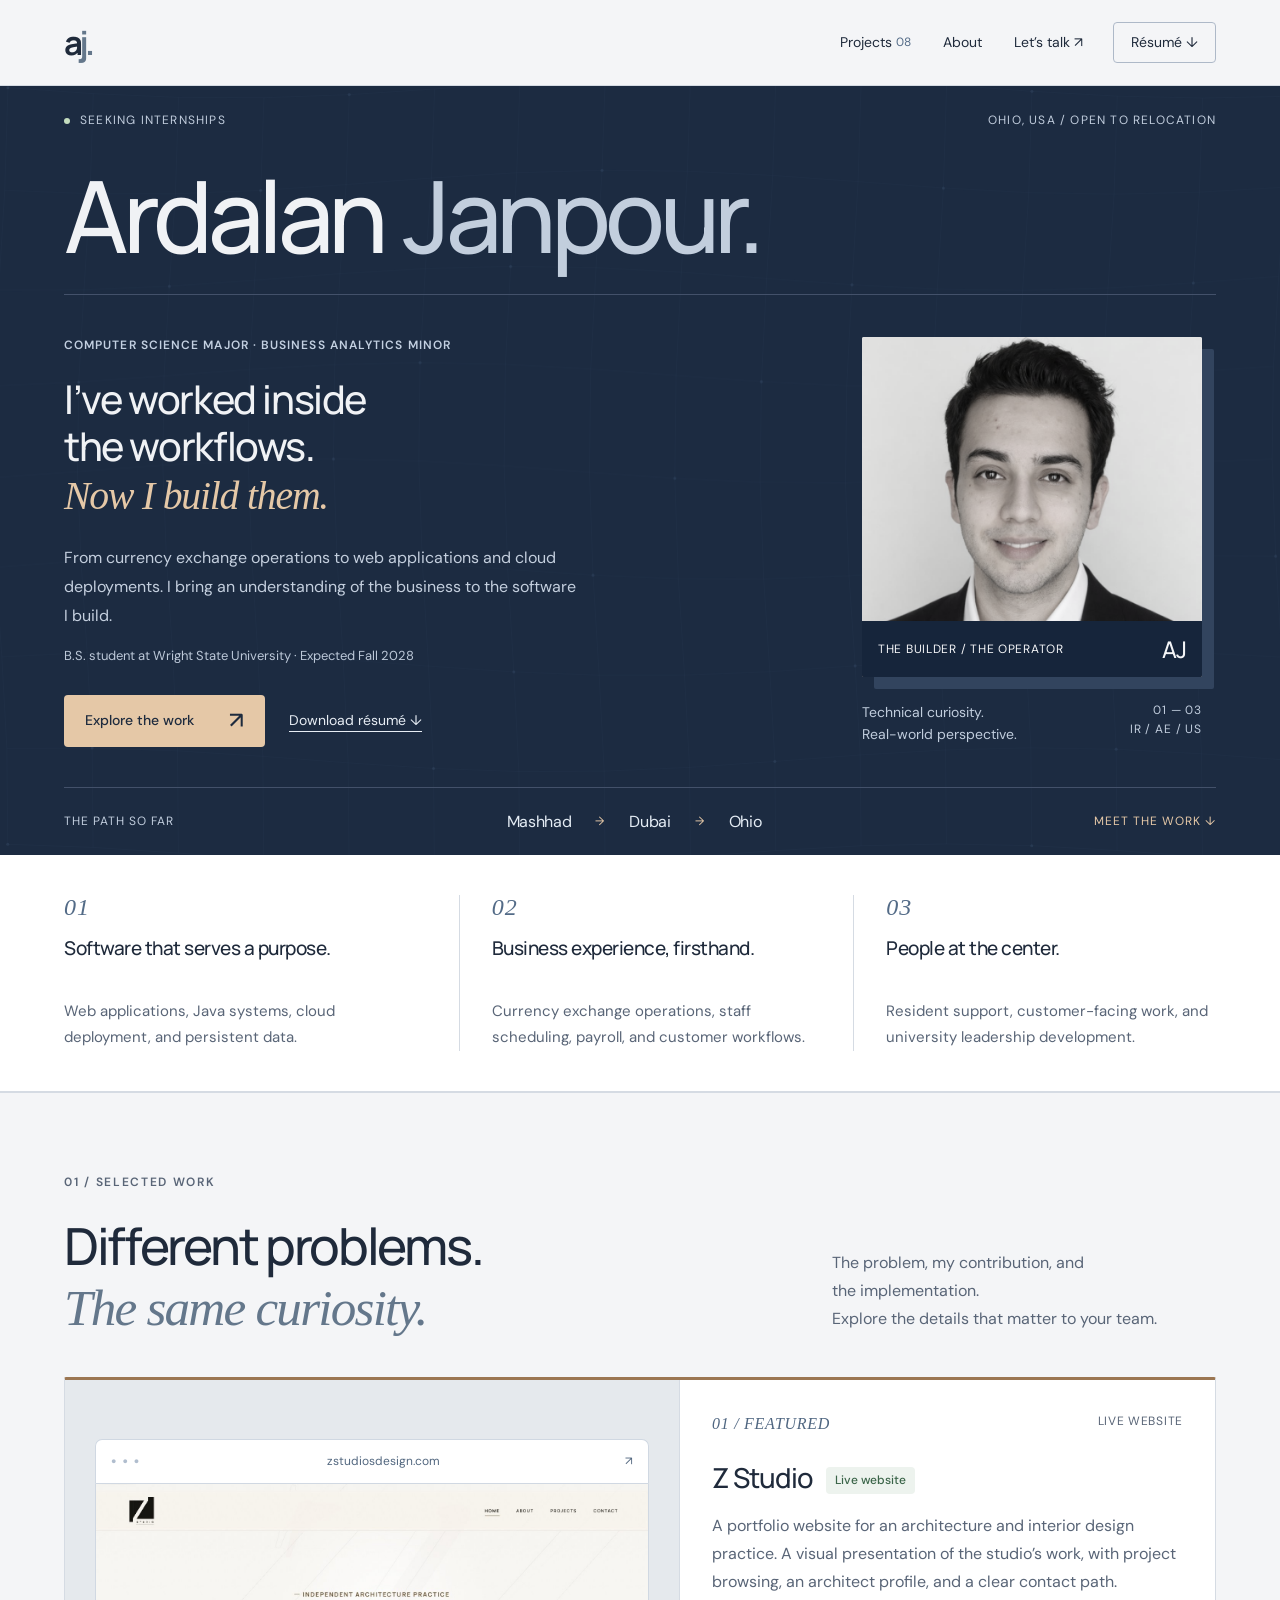
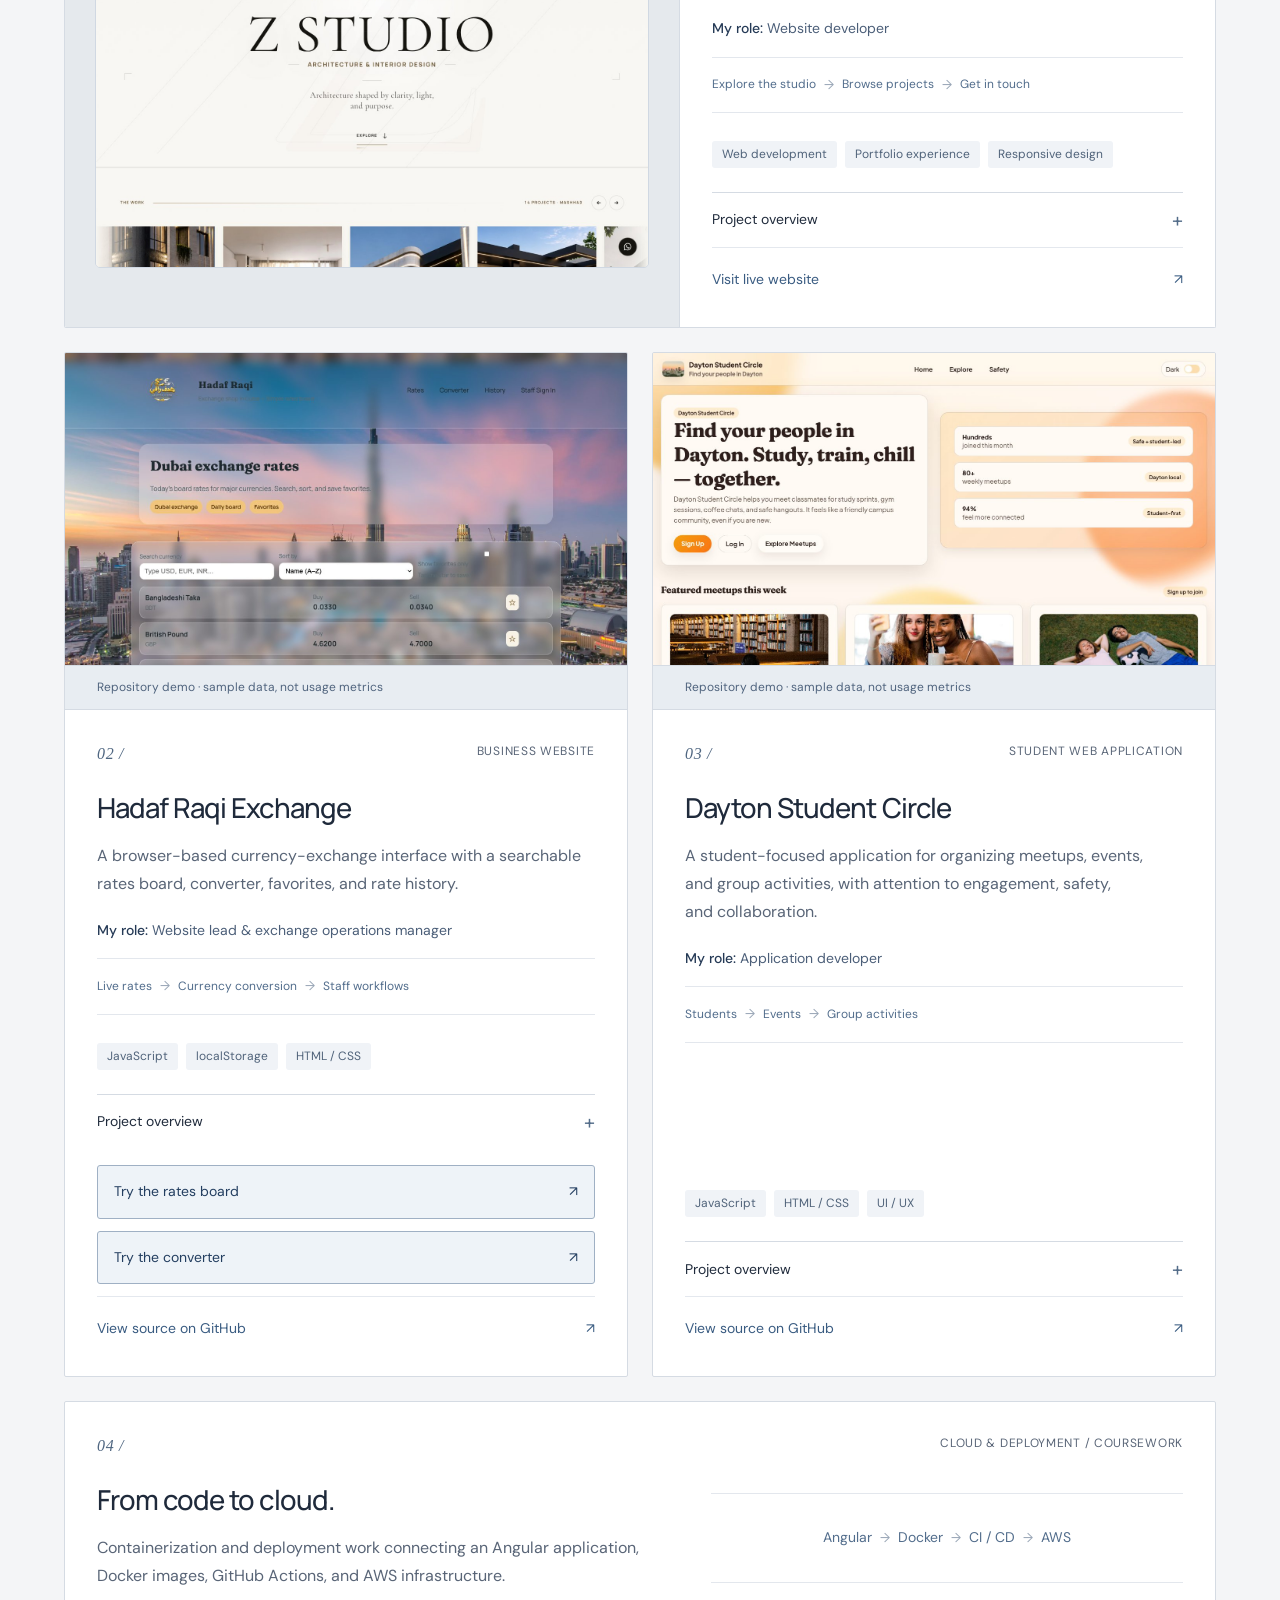
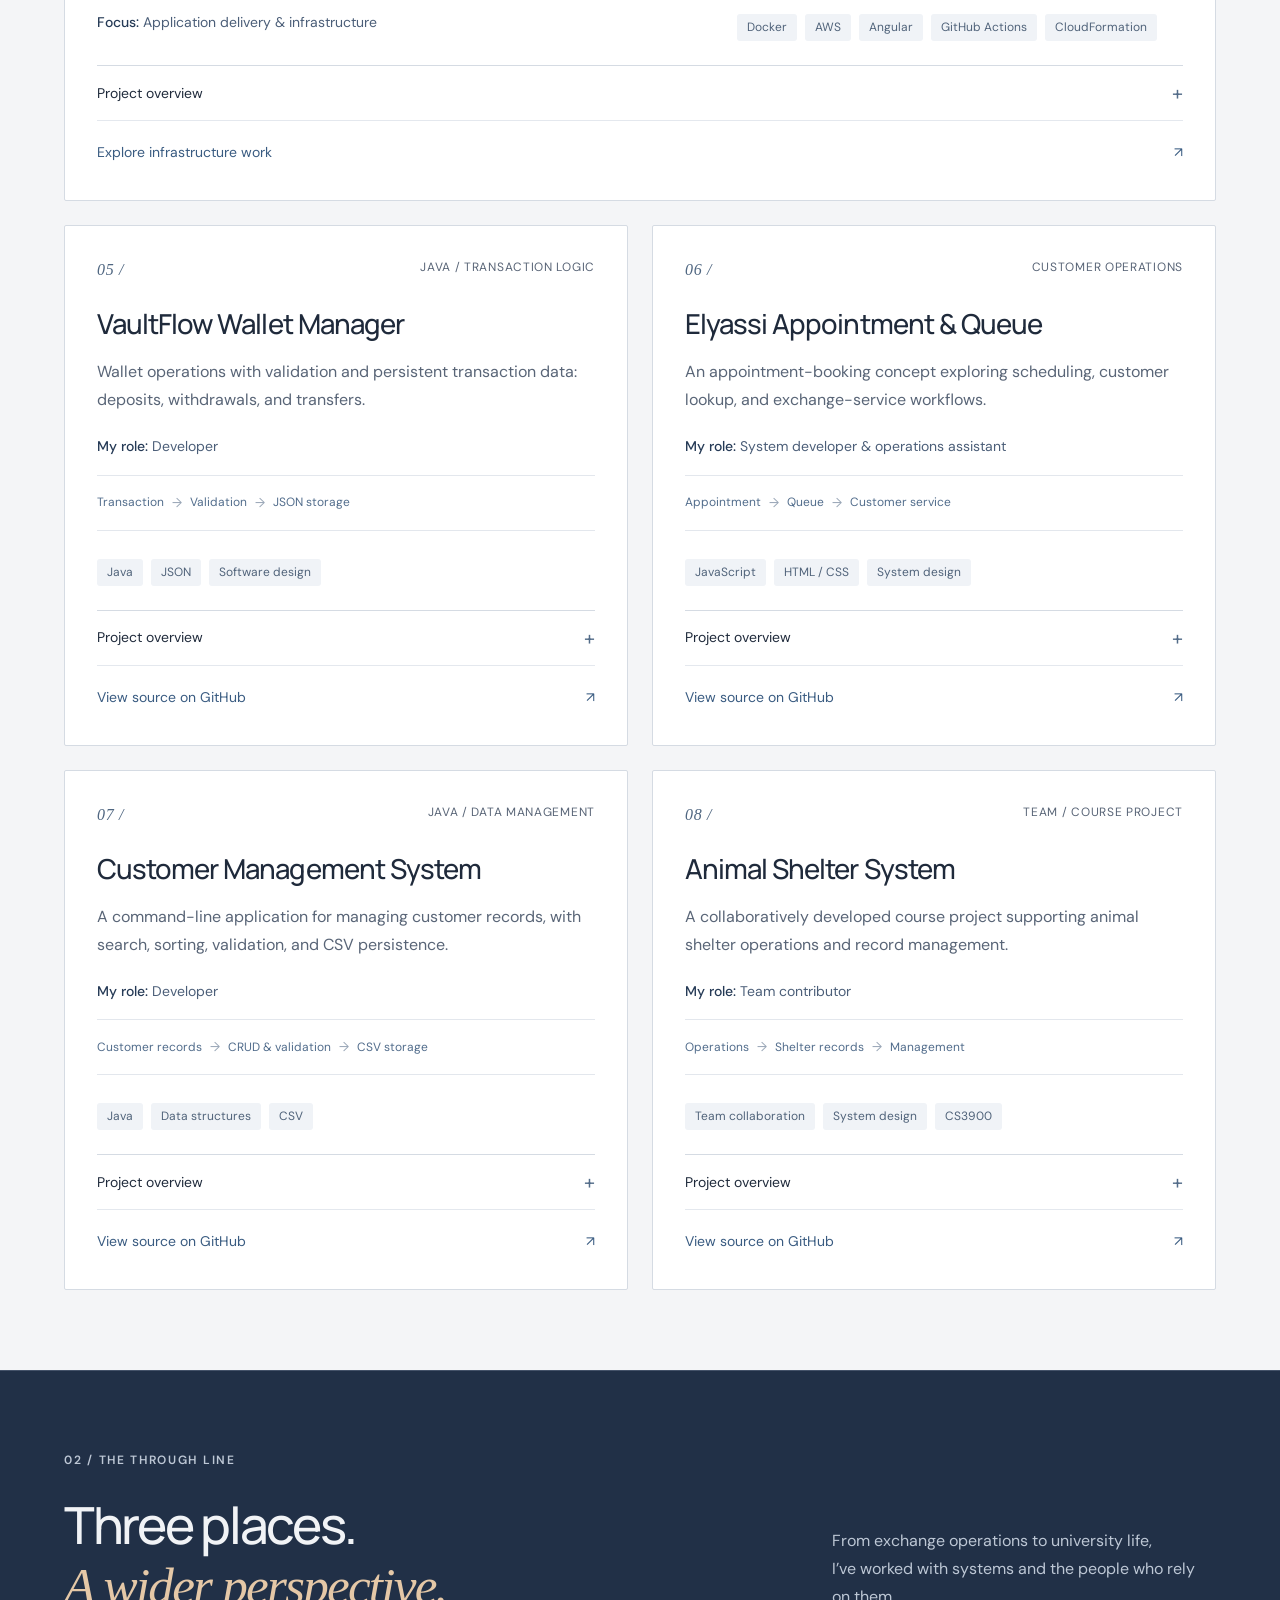
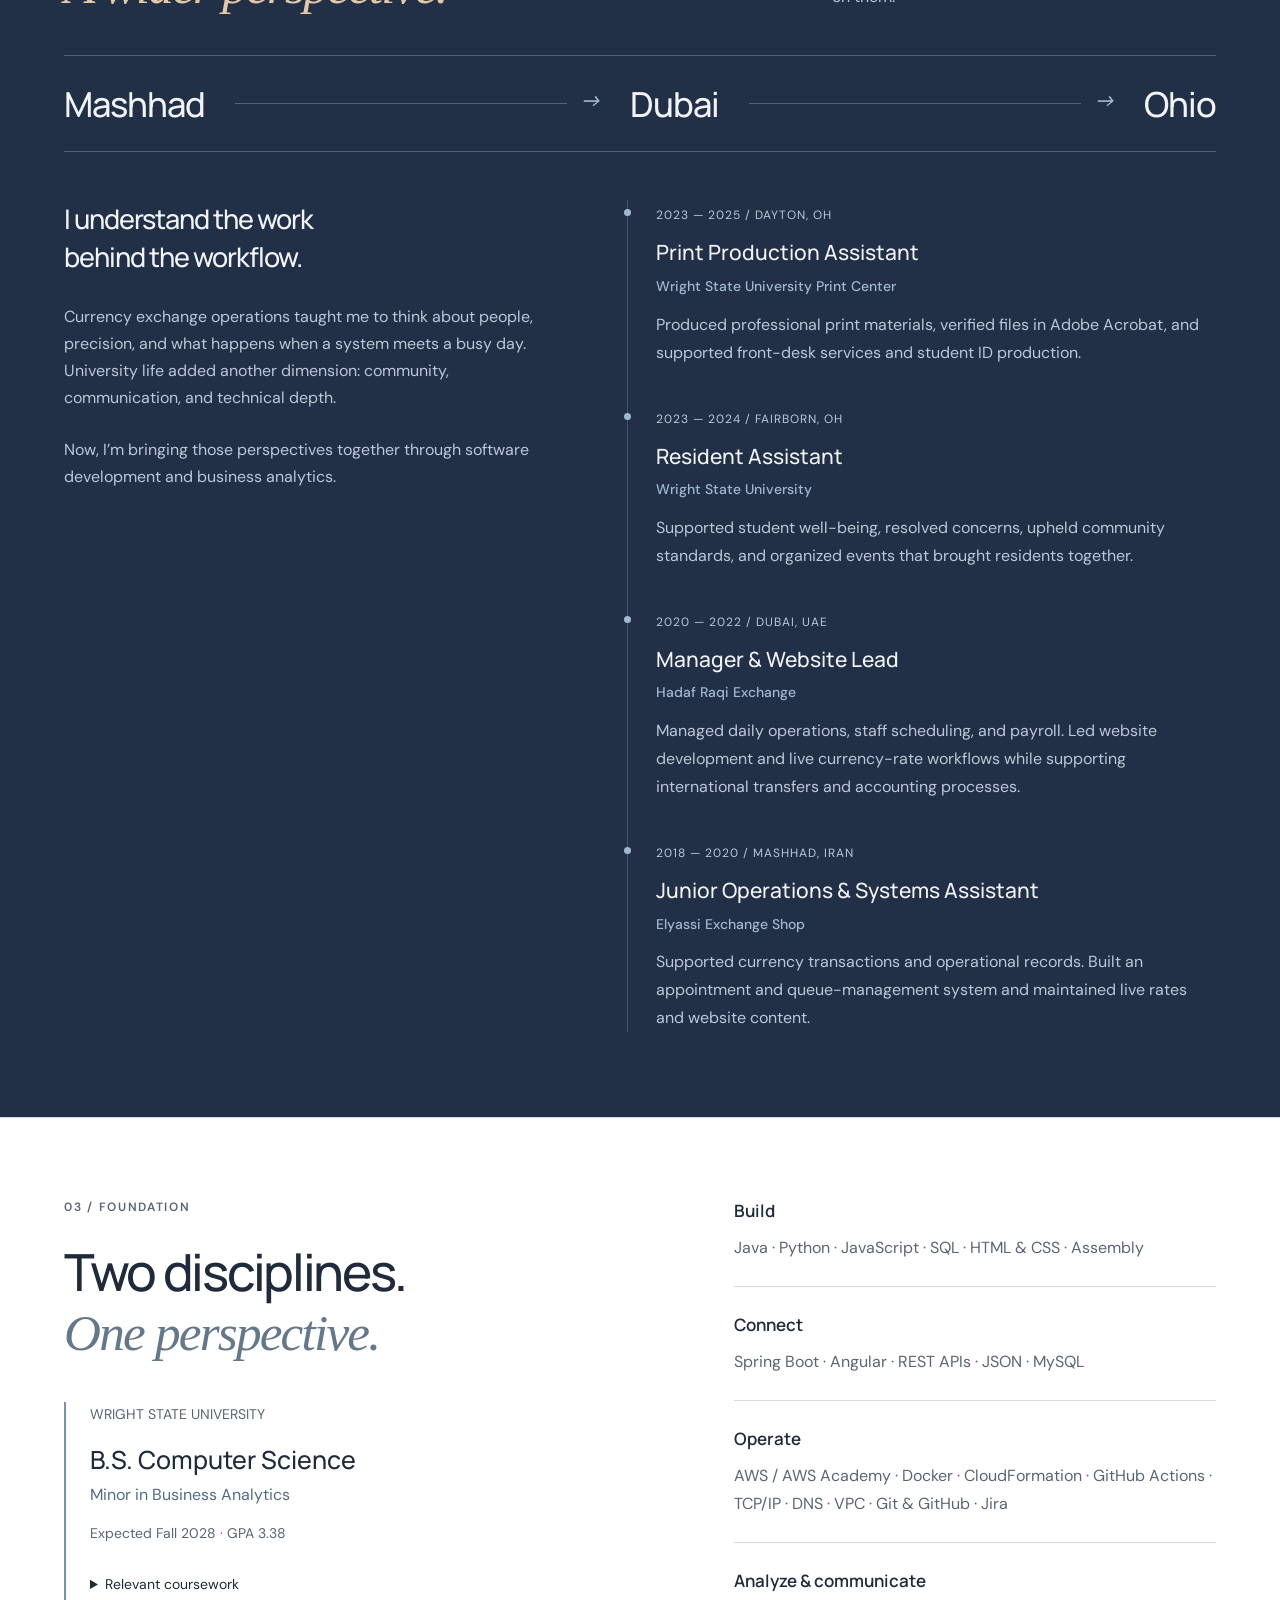
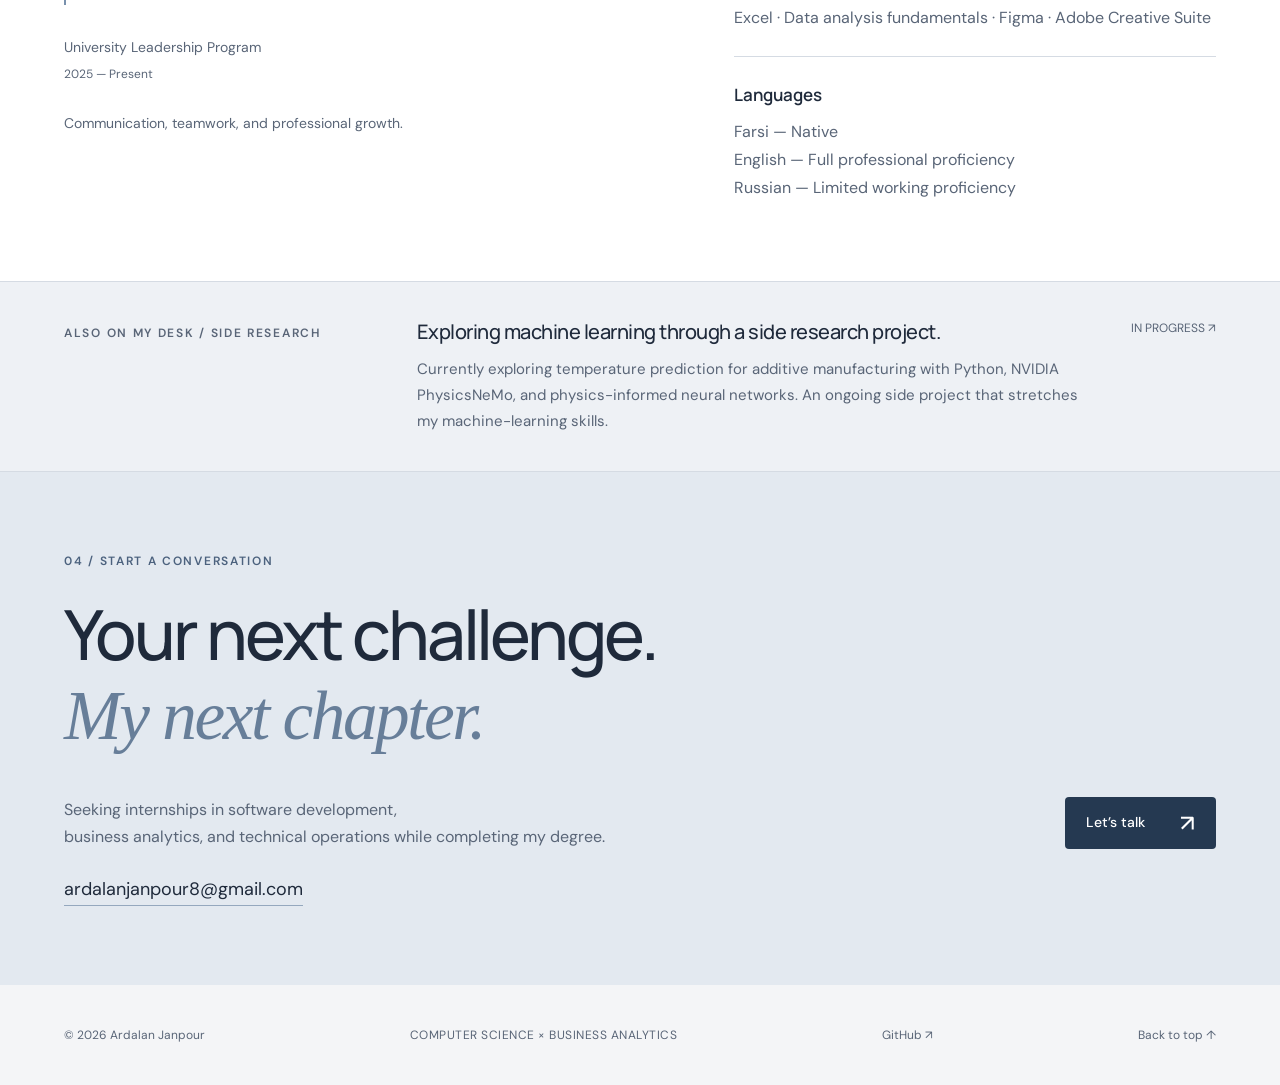
==== commit 6888adac: "Use ardalanjanpour.com as canonical portfolio address" ====
--- a/index.html
+++ b/index.html
@@ -1,5 +1,5 @@
 <!doctype html>
-<html lang="en"><head><meta charset="UTF-8"><meta name="viewport" content="width=device-width,initial-scale=1"><title>Ardalan Janpour — Computer Science × Business Analytics</title><meta name="description" content="Ardalan Janpour — Computer Science student, Business Analytics minor, and builder of practical software seeking internships. Explore live websites, projects, and experience."><meta name="theme-color" content="#f4f5f7"><link rel="icon" href="data:image/svg+xml,%3Csvg xmlns='http://www.w3.org/2000/svg' viewBox='0 0 64 64'%3E%3Crect width='64' height='64' rx='14' fill='%23233045'/%3E%3Ctext x='10' y='44' font-family='Arial' font-size='35' font-weight='bold'%3EAJ%3C/text%3E%3C/svg%3E"><link rel="stylesheet" href="style.css?v=10"><meta property="og:title" content="Ardalan Janpour — Computer Science &amp; Business Analytics"><meta property="og:description" content="Seeking internships. Explore live websites, Java applications, cloud deployment work, and business experience."><meta property="og:type" content="website"><link rel="canonical" href="https://ardalan81.github.io/"><meta property="og:url" content="https://ardalan81.github.io/"></head>
+<html lang="en"><head><meta charset="UTF-8"><meta name="viewport" content="width=device-width,initial-scale=1"><title>Ardalan Janpour — Computer Science × Business Analytics</title><meta name="description" content="Ardalan Janpour — Computer Science student, Business Analytics minor, and builder of practical software seeking internships. Explore live websites, projects, and experience."><meta name="theme-color" content="#f4f5f7"><link rel="icon" href="data:image/svg+xml,%3Csvg xmlns='http://www.w3.org/2000/svg' viewBox='0 0 64 64'%3E%3Crect width='64' height='64' rx='14' fill='%23233045'/%3E%3Ctext x='10' y='44' font-family='Arial' font-size='35' font-weight='bold'%3EAJ%3C/text%3E%3C/svg%3E"><link rel="stylesheet" href="style.css?v=10"><meta property="og:title" content="Ardalan Janpour — Computer Science &amp; Business Analytics"><meta property="og:description" content="Seeking internships. Explore live websites, Java applications, cloud deployment work, and business experience."><meta property="og:type" content="website"><link rel="canonical" href="https://ardalanjanpour.com/"><meta property="og:url" content="https://ardalanjanpour.com/"></head>
 <body><a class="skip" href="#work">Skip to work</a><div class="scroll-progress" aria-hidden="true"></div><header><a class="logo" href="#" aria-label="Ardalan Janpour home">a<span>j.</span></a><nav aria-label="Main navigation"><a href="#work">Projects <span class="nav-count">08</span></a><a href="#story">About</a><a href="#contact">Let’s talk ↗</a></nav><a class="resume" href="Ardalan-Janpour-Resume.docx" download>Résumé ↓</a></header>
 <main><section class="hero" aria-labelledby="hero-title"><canvas id="network" aria-hidden="true"></canvas><div class="hero-top"><span class="availability">SEEKING INTERNSHIPS</span><span>OHIO, USA / OPEN TO RELOCATION</span></div><div class="nameplate"><h1 id="hero-title">Ardalan <em>Janpour.</em></h1></div><div class="hero-grid"><div class="hero-copy"><p class="intro">COMPUTER SCIENCE MAJOR · BUSINESS ANALYTICS MINOR</p><h2 class="hero-statement">I’ve worked inside<br>the workflows.<br><em>Now I build them.</em></h2><p class="hero-description">From currency exchange operations to web applications and cloud deployments. I bring an understanding of the business to the software I build.</p><p class="student-note">B.S. student at Wright State University · Expected Fall 2028</p><div class="hero-actions"><a class="button" href="#work">Explore the work <span>↗</span></a><a class="text-link" href="Ardalan-Janpour-Resume.docx" download>Download résumé ↓</a></div></div><div class="identity"><div class="portrait-wrap"><img class="portrait" src="portrait.png" alt="Ardalan Janpour" width="800" height="800"><div class="portrait-label"><span>THE BUILDER / THE OPERATOR</span><span>AJ</span></div></div><div class="identity-note"><span>Technical curiosity.<br>Real-world perspective.</span><span class="identity-coordinate">01 — 03<br>IR / AE / US</span></div></div></div><div class="hero-bottom"><span class="route-label">THE PATH SO FAR</span><a href="#story" class="career-route"><span>Mashhad</span><i aria-hidden="true">→</i><span>Dubai</span><i aria-hidden="true">→</i><span>Ohio</span></a><a href="#work">MEET THE WORK ↓</a></div></section><section class="at-a-glance" aria-label="Professional overview"><div><span class="glance-number">01</span><h2>Software that serves a purpose.</h2><p>Web applications, Java systems, cloud deployment, and persistent data.</p></div><div><span class="glance-number">02</span><h2>Business experience, firsthand.</h2><p>Currency exchange operations, staff scheduling, payroll, and customer workflows.</p></div><div><span class="glance-number">03</span><h2>People at the center.</h2><p>Resident support, customer-facing work, and university leadership development.</p></div></section><section class="work section" id="work"><div class="section-heading"><div><p class="kicker">01 / SELECTED WORK</p><h2>Different problems.<br><em>The same curiosity.</em></h2></div><p>The problem, my contribution, and the implementation.<br>Explore the details that matter to your team.</p></div><div id="projects" class="projects"><article class="project featured-project"><a class="featured-preview" href="https://zstudiosdesign.com" target="_blank" rel="noopener noreferrer" aria-label="Visit Z Studio, a website built by Ardalan Janpour"><div class="preview-browser"><span aria-hidden="true">● ● ●</span><span>zstudiosdesign.com</span><span aria-hidden="true">↗</span></div><img src="zstudio-preview.jpg" alt="Z Studio architecture and interior design website built by Ardalan Janpour" width="1440" height="1000" loading="lazy"></a><div class="project-body"><div class="project-top"><b>01 / FEATURED</b><span>LIVE WEBSITE</span></div><h3>Z Studio <span class="live-label">Live website</span></h3><p class="project-brief">A portfolio website for an architecture and interior design practice. A visual presentation of the studio’s work, with project browsing, an architect profile, and a clear contact path.</p><p class="project-role"><strong>My role:</strong> Website developer</p><div class="project-flow" aria-label="Website experience"><span>Explore the studio</span><i aria-hidden="true">→</i><span>Browse projects</span><i aria-hidden="true">→</i><span>Get in touch</span></div><div class="tags"><span>Web development</span><span>Portfolio experience</span><span>Responsive design</span></div><details><summary>Project overview<span class="sr-only">: Z Studio</span></summary><div class="detail"><h4>The need</h4><p>Present an architecture and interior design practice online, with the work itself at the center of the experience.</p><h4>My contribution</h4><p>Built the studio’s website, bringing its project portfolio, practice profile, and contact information into one web experience.</p><h4>Explore it live</h4><p>Visit the working website to see the project gallery and navigation. The architecture and interior design work belongs to Z Studio; my contribution is the website.</p></div></details><a class="repository-link" href="https://zstudiosdesign.com" target="_blank" rel="noopener noreferrer">Visit live website <span aria-hidden="true">↗</span></a></div></article><article class="project"><figure class="repository-preview"><img src="hadaf-preview.jpg" alt="Rates board from the Hadaf Raqi Exchange repository" width="1440" height="980" loading="lazy"><figcaption>Repository demo · sample data, not usage metrics</figcaption></figure><div class="project-body"><div class="project-top"><b>02 /</b><span>BUSINESS WEBSITE</span></div><h3>Hadaf Raqi Exchange</h3><p class="project-brief">A browser-based currency-exchange interface with a searchable rates board, converter, favorites, and rate history.</p><p class="project-role"><strong>My role:</strong> Website lead &amp; exchange operations manager</p><div class="project-flow" aria-label="Project workflow"><span>Live rates</span><i aria-hidden="true">→</i><span>Currency conversion</span><i aria-hidden="true">→</i><span>Staff workflows</span></div><div class="tags"><span>JavaScript</span><span>localStorage</span><span>HTML / CSS</span></div><details><summary>Project overview<span class="sr-only">: Hadaf Raqi Exchange</span></summary><div class="detail"><h4>The need</h4><p>Customers and staff needed current currency information and tools that supported daily exchange operations.</p><h4>My contribution</h4><p>Designed and maintained the website while managing operations, scheduling, and payroll. Supported customer-facing services and back-office processes.</p><h4>Implementation</h4><p>Implemented conversion logic, searchable rates, favorites, local rate editing, and history using HTML, CSS, JavaScript, and localStorage. The public repository is a browser-based demonstration; its rates and staff access are local, without production authentication.</p><p>February–September 2022</p></div></details><a class="demo-link" href="demos/exchange/">Try the rates board <span aria-hidden="true">↗</span></a><a class="demo-link" href="demos/exchange/converter.html">Try the converter <span aria-hidden="true">↗</span></a><a class="repository-link" href="https://github.com/Ardalan81/hadaf-raqi-exchange" target="_blank" rel="noopener noreferrer">View source on GitHub <span aria-hidden="true">↗</span><span class="sr-only">: Hadaf Raqi Exchange</span></a></div></article><article class="project"><figure class="repository-preview"><img src="dayton-preview.jpg" alt="Landing page from the Dayton Student Circle repository" width="1440" height="980" loading="lazy"><figcaption>Repository demo · sample data, not usage metrics</figcaption></figure><div class="project-body"><div class="project-top"><b>03 /</b><span>STUDENT WEB APPLICATION</span></div><h3>Dayton Student Circle</h3><p class="project-brief">A student-focused application for organizing meetups, events, and group activities, with attention to engagement, safety, and collaboration.</p><p class="project-role"><strong>My role:</strong> Application developer</p><div class="project-flow" aria-label="Project workflow"><span>Students</span><i aria-hidden="true">→</i><span>Events</span><i aria-hidden="true">→</i><span>Group activities</span></div><div class="tags"><span>JavaScript</span><span>HTML / CSS</span><span>UI / UX</span></div><details><summary>Project overview<span class="sr-only">: Dayton Student Circle</span></summary><div class="detail"><h4>The need</h4><p>Students needed a place to organize shared activities and connect around events.</p><h4>My contribution</h4><p>Developed the web application and designed the user experience around student meetups and group coordination.</p><h4>Implementation</h4><p>Built search and meetup filters, a create-meetup flow, profile preferences, and demo authentication with JavaScript, HTML, CSS, and localStorage. The repository demonstrates front-end interactions; account and message features are not a production backend.</p><p>November 2025–February 2026</p></div></details><a class="repository-link" href="https://github.com/Ardalan81/dayton-student-circle" target="_blank" rel="noopener noreferrer">View source on GitHub <span aria-hidden="true">↗</span><span class="sr-only">: Dayton Student Circle</span></a></div></article><article class="project cloud-project"><div class="project-body"><div class="project-top"><b>04 /</b><span>CLOUD &amp; DEPLOYMENT / COURSEWORK</span></div><h3>From code to cloud.</h3><p class="project-brief">Containerization and deployment work connecting an Angular application, Docker images, GitHub Actions, and AWS infrastructure.</p><p class="project-role"><strong>Focus:</strong> Application delivery &amp; infrastructure</p><div class="project-flow"><span>Angular</span><i aria-hidden="true">→</i><span>Docker</span><i aria-hidden="true">→</i><span>CI / CD</span><i aria-hidden="true">→</i><span>AWS</span></div><div class="tags"><span>Docker</span><span>AWS</span><span>Angular</span><span>GitHub Actions</span><span>CloudFormation</span></div><details><summary>Project overview<span class="sr-only">: Cloud deployment coursework</span></summary><div class="detail"><h4>The engineering problem</h4><p>Package an application consistently and document a repeatable path from source code to a running environment.</p><h4>Implementation evidence</h4><p>The repository contains an Angular application, a Dockerfile, deployment scripts, and documentation for image publishing and webhook-driven updates. Separate CloudFormation exercises describe VPC networking and a load-balanced web application.</p><h4>Scope</h4><p>Coursework and deployment exercises. The repository documents the setup; an always-on public deployment is not assumed.</p></div></details><a class="repository-link" href="https://github.com/Ardalan81/aws-docker-angular-ci-cd" target="_blank" rel="noopener noreferrer">Explore infrastructure work <span aria-hidden="true">↗</span></a></div></article><article class="project"><div class="project-body"><div class="project-top"><b>05 /</b><span>JAVA / TRANSACTION LOGIC</span></div><h3>VaultFlow Wallet Manager</h3><p class="project-brief">Wallet operations with validation and persistent transaction data: deposits, withdrawals, and transfers.</p><p class="project-role"><strong>My role:</strong> Developer</p><div class="project-flow" aria-label="Project workflow"><span>Transaction</span><i aria-hidden="true">→</i><span>Validation</span><i aria-hidden="true">→</i><span>JSON storage</span></div><div class="tags"><span>Java</span><span>JSON</span><span>Software design</span></div><details><summary>Project overview<span class="sr-only">: VaultFlow Wallet Manager</span></summary><div class="detail"><h4>The need</h4><p>A wallet system needs clear transaction rules and reliable handling of stored data.</p><h4>My contribution</h4><p>Built the wallet management system, including transaction operations and validation logic.</p><h4>Implementation</h4><p>Separated transaction validation, analytics, and persistence into WalletService, AnalyticsService, and StorageService. Used HashMap for users and wallets, ArrayList for transaction history, and a custom JSON parser. Includes transaction search, monthly summaries, and undo.</p><p>January–May 2024</p></div></details><a class="repository-link" href="https://github.com/Ardalan81/java-wallet-management" target="_blank" rel="noopener noreferrer">View source on GitHub <span aria-hidden="true">↗</span><span class="sr-only">: VaultFlow Wallet Manager</span></a></div></article><article class="project"><div class="project-body"><div class="project-top"><b>06 /</b><span>CUSTOMER OPERATIONS</span></div><h3>Elyassi Appointment &amp; Queue</h3><p class="project-brief">An appointment-booking concept exploring scheduling, customer lookup, and exchange-service workflows.</p><p class="project-role"><strong>My role:</strong> System developer &amp; operations assistant</p><div class="project-flow" aria-label="Project workflow"><span>Appointment</span><i aria-hidden="true">→</i><span>Queue</span><i aria-hidden="true">→</i><span>Customer service</span></div><div class="tags"><span>JavaScript</span><span>HTML / CSS</span><span>System design</span></div><details><summary>Project overview<span class="sr-only">: Elyassi Appointment &amp; Queue</span></summary><div class="detail"><h4>The need</h4><p>The business needed a more organized way to handle appointments and in-person customer queues.</p><h4>My contribution</h4><p>Built and supported the booking and queue system alongside daily exchange operations.</p><h4>Implementation</h4><p>The public repository is a concept implementation with date and time selection, appointment lookup, and a Node.js server. Email features require SMTP configuration; it is not a live financial service.</p><p>July–August 2019</p></div></details><a class="repository-link" href="https://github.com/Ardalan81/elyassi-exchange" target="_blank" rel="noopener noreferrer">View source on GitHub <span aria-hidden="true">↗</span><span class="sr-only">: Elyassi Appointment &amp; Queue</span></a></div></article><article class="project"><div class="project-body"><div class="project-top"><b>07 /</b><span>JAVA / DATA MANAGEMENT</span></div><h3>Customer Management System</h3><p class="project-brief">A command-line application for managing customer records, with search, sorting, validation, and CSV persistence.</p><p class="project-role"><strong>My role:</strong> Developer</p><div class="project-flow" aria-label="Project workflow"><span>Customer records</span><i aria-hidden="true">→</i><span>CRUD &amp; validation</span><i aria-hidden="true">→</i><span>CSV storage</span></div><div class="tags"><span>Java</span><span>Data structures</span><span>CSV</span></div><details><summary>Project overview<span class="sr-only">: Customer Management System</span></summary><div class="detail"><h4>The need</h4><p>Customer records need consistent input, practical retrieval, and a way to persist between sessions.</p><h4>My contribution</h4><p>Implemented record creation, reading, updating, and deletion, with search and sorting features.</p><h4>Implementation</h4><p>Used Java, data structures, input validation, and file I/O with CSV-based storage.</p><p>March–May 2023</p></div></details><a class="repository-link" href="https://github.com/Ardalan81/java-customer-management" target="_blank" rel="noopener noreferrer">View source on GitHub <span aria-hidden="true">↗</span><span class="sr-only">: Customer Management System</span></a></div></article><article class="project"><div class="project-body"><div class="project-top"><b>08 /</b><span>TEAM / COURSE PROJECT</span></div><h3>Animal Shelter System</h3><p class="project-brief">A collaboratively developed course project supporting animal shelter operations and record management.</p><p class="project-role"><strong>My role:</strong> Team contributor</p><div class="project-flow" aria-label="Project workflow"><span>Operations</span><i aria-hidden="true">→</i><span>Shelter records</span><i aria-hidden="true">→</i><span>Management</span></div><div class="tags"><span>Team collaboration</span><span>System design</span><span>CS3900</span></div><details><summary>Project overview<span class="sr-only">: Animal Shelter System</span></summary><div class="detail"><h4>The need</h4><p>Shelter operations depend on organized records and practical management workflows.</p><h4>My contribution</h4><p>Worked with a team to design and implement the system as part of CS3900 coursework.</p><h4>Implementation</h4><p>The team repository includes Angular UI work, a MariaDB database design, and API components. Its documented scope includes a working pet resource, with UI-to-service integration and other resources still incomplete.</p><p>January–March 2024</p></div></details><a class="repository-link" href="https://github.com/Ardalan81/cs3900-animalshelter" target="_blank" rel="noopener noreferrer">View source on GitHub <span aria-hidden="true">↗</span><span class="sr-only">: Animal Shelter System</span></a></div></article></div></section>
 <section class="story section" id="story"><div class="section-heading"><div><p class="kicker">02 / THE THROUGH LINE</p><h2>Three places.<br><em>A wider perspective.</em></h2></div><p>From exchange operations to university life,<br>I’ve worked with systems and the people who rely on them.</p></div><div class="journey"><span>Mashhad</span><i></i><span>Dubai</span><i></i><span>Ohio</span></div><div class="story-grid"><div class="story-intro"><h3>I understand the work<br>behind the workflow.</h3><p>Currency exchange operations taught me to think about people, precision, and what happens when a system meets a busy day. University life added another dimension: community, communication, and technical depth.</p><p>Now, I’m bringing those perspectives together through software development and business analytics.</p></div><div class="timeline"><article><span>2023 — 2025 / DAYTON, OH</span><h3>Print Production Assistant</h3><h4>Wright State University Print Center</h4><p>Produced professional print materials, verified files in Adobe Acrobat, and supported front-desk services and student ID production.</p></article><article><span>2023 — 2024 / FAIRBORN, OH</span><h3>Resident Assistant</h3><h4>Wright State University</h4><p>Supported student well-being, resolved concerns, upheld community standards, and organized events that brought residents together.</p></article><article><span>2020 — 2022 / DUBAI, UAE</span><h3>Manager & Website Lead</h3><h4>Hadaf Raqi Exchange</h4><p>Managed daily operations, staff scheduling, and payroll. Led website development and live currency-rate workflows while supporting international transfers and accounting processes.</p></article><article><span>2018 — 2020 / MASHHAD, IRAN</span><h3>Junior Operations & Systems Assistant</h3><h4>Elyassi Exchange Shop</h4><p>Supported currency transactions and operational records. Built an appointment and queue-management system and maintained live rates and website content.</p></article></div></div></section>
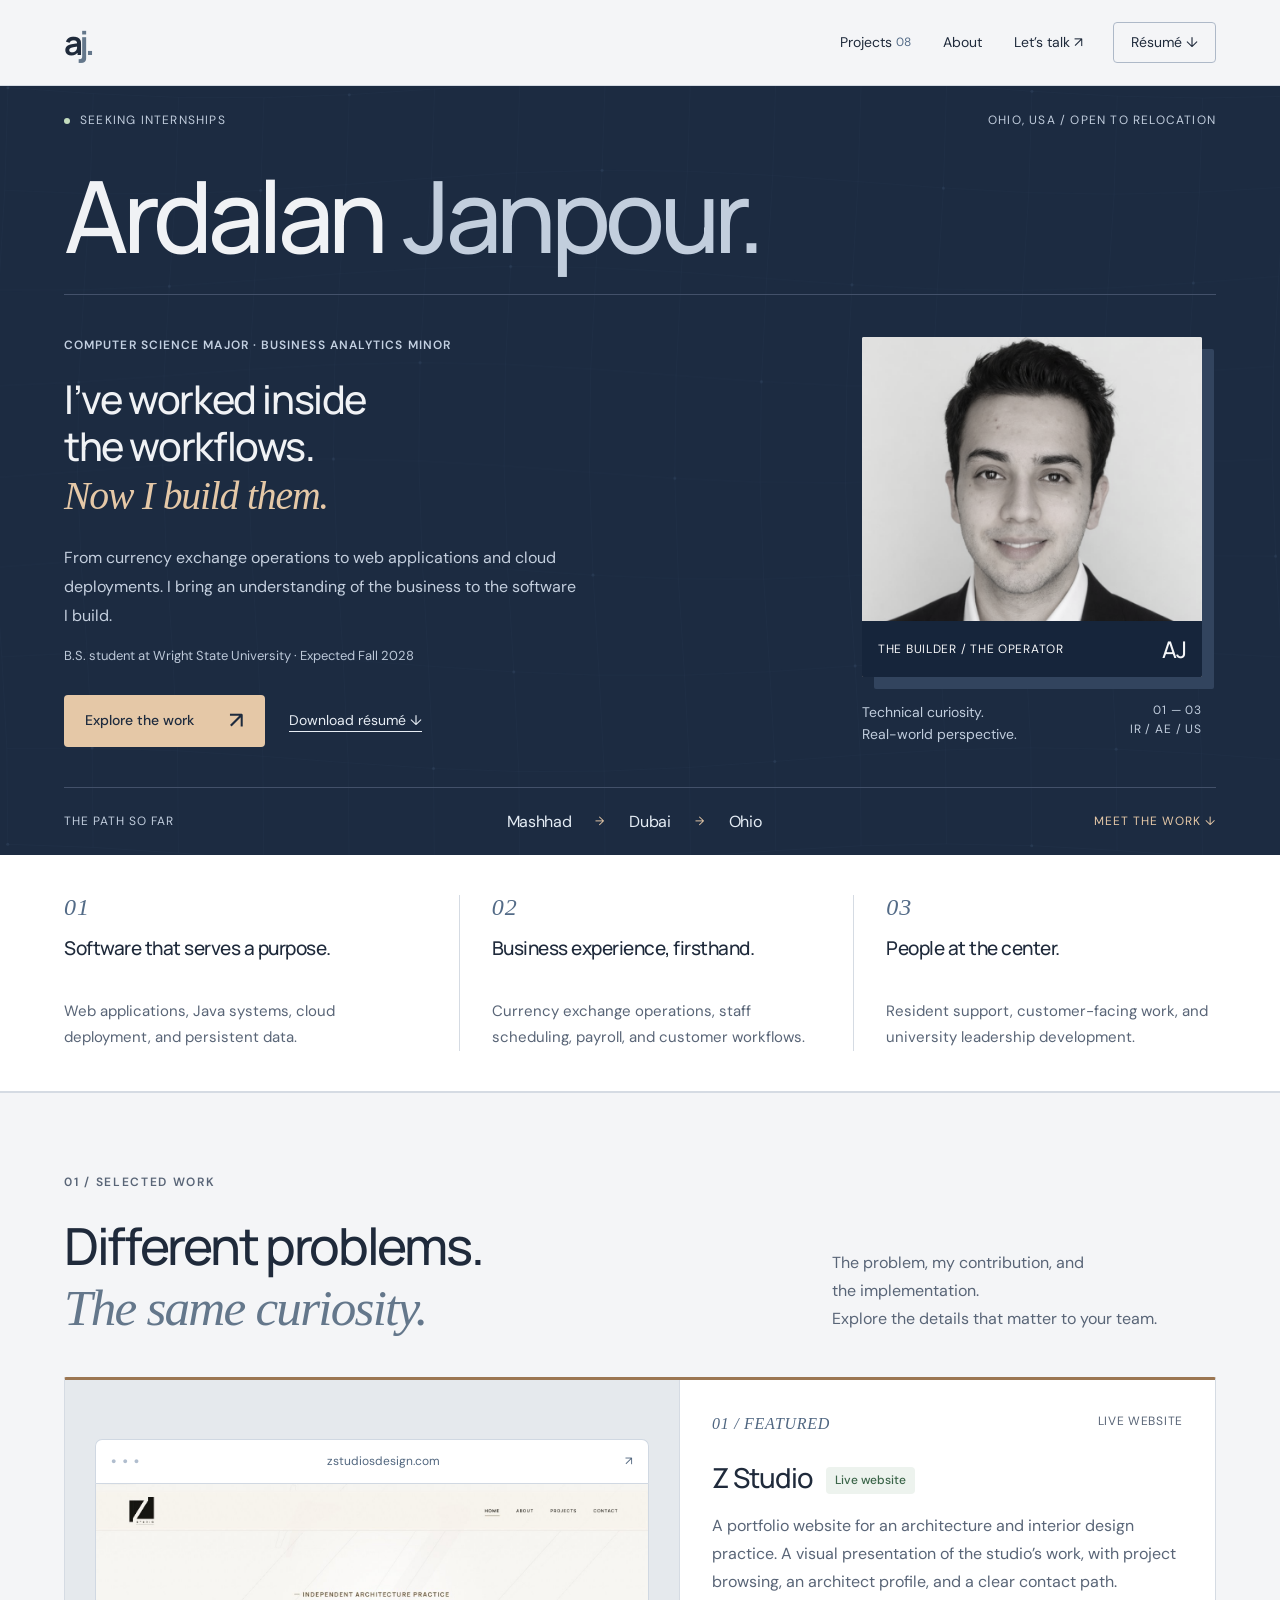
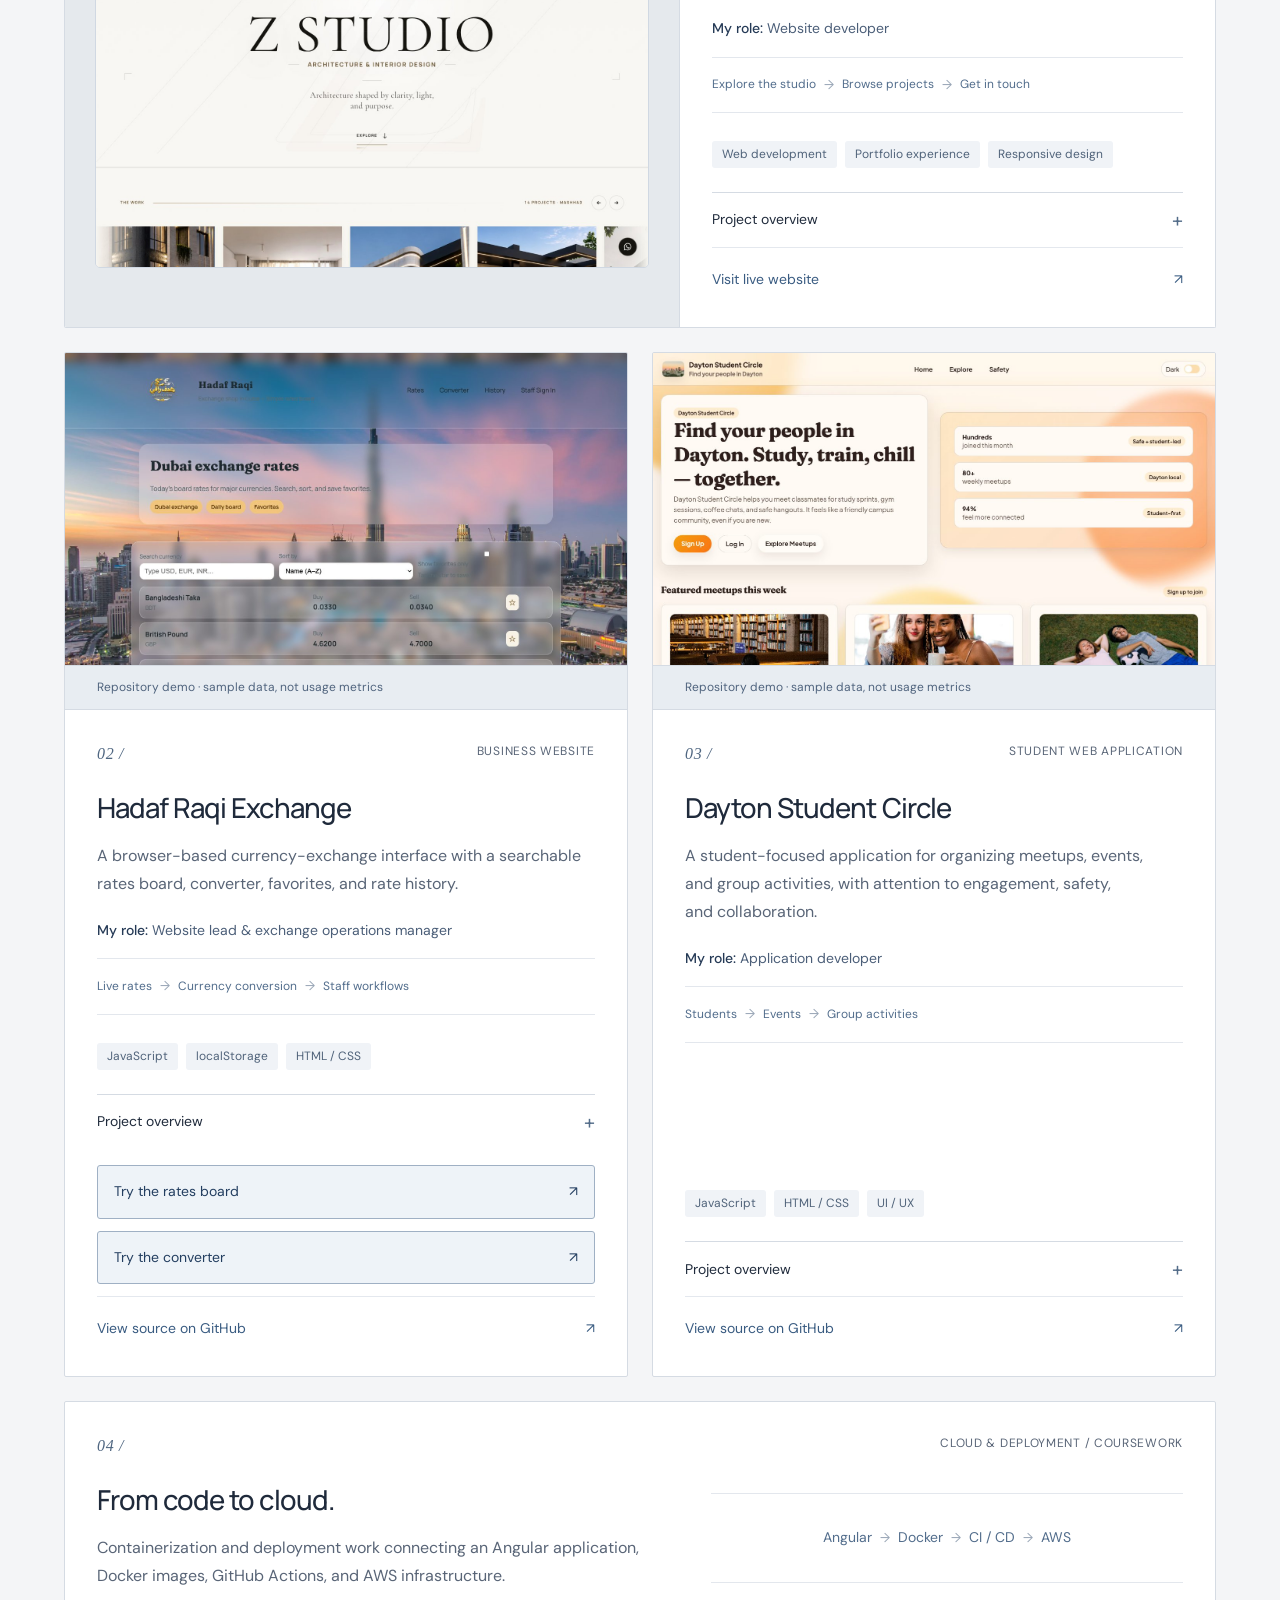
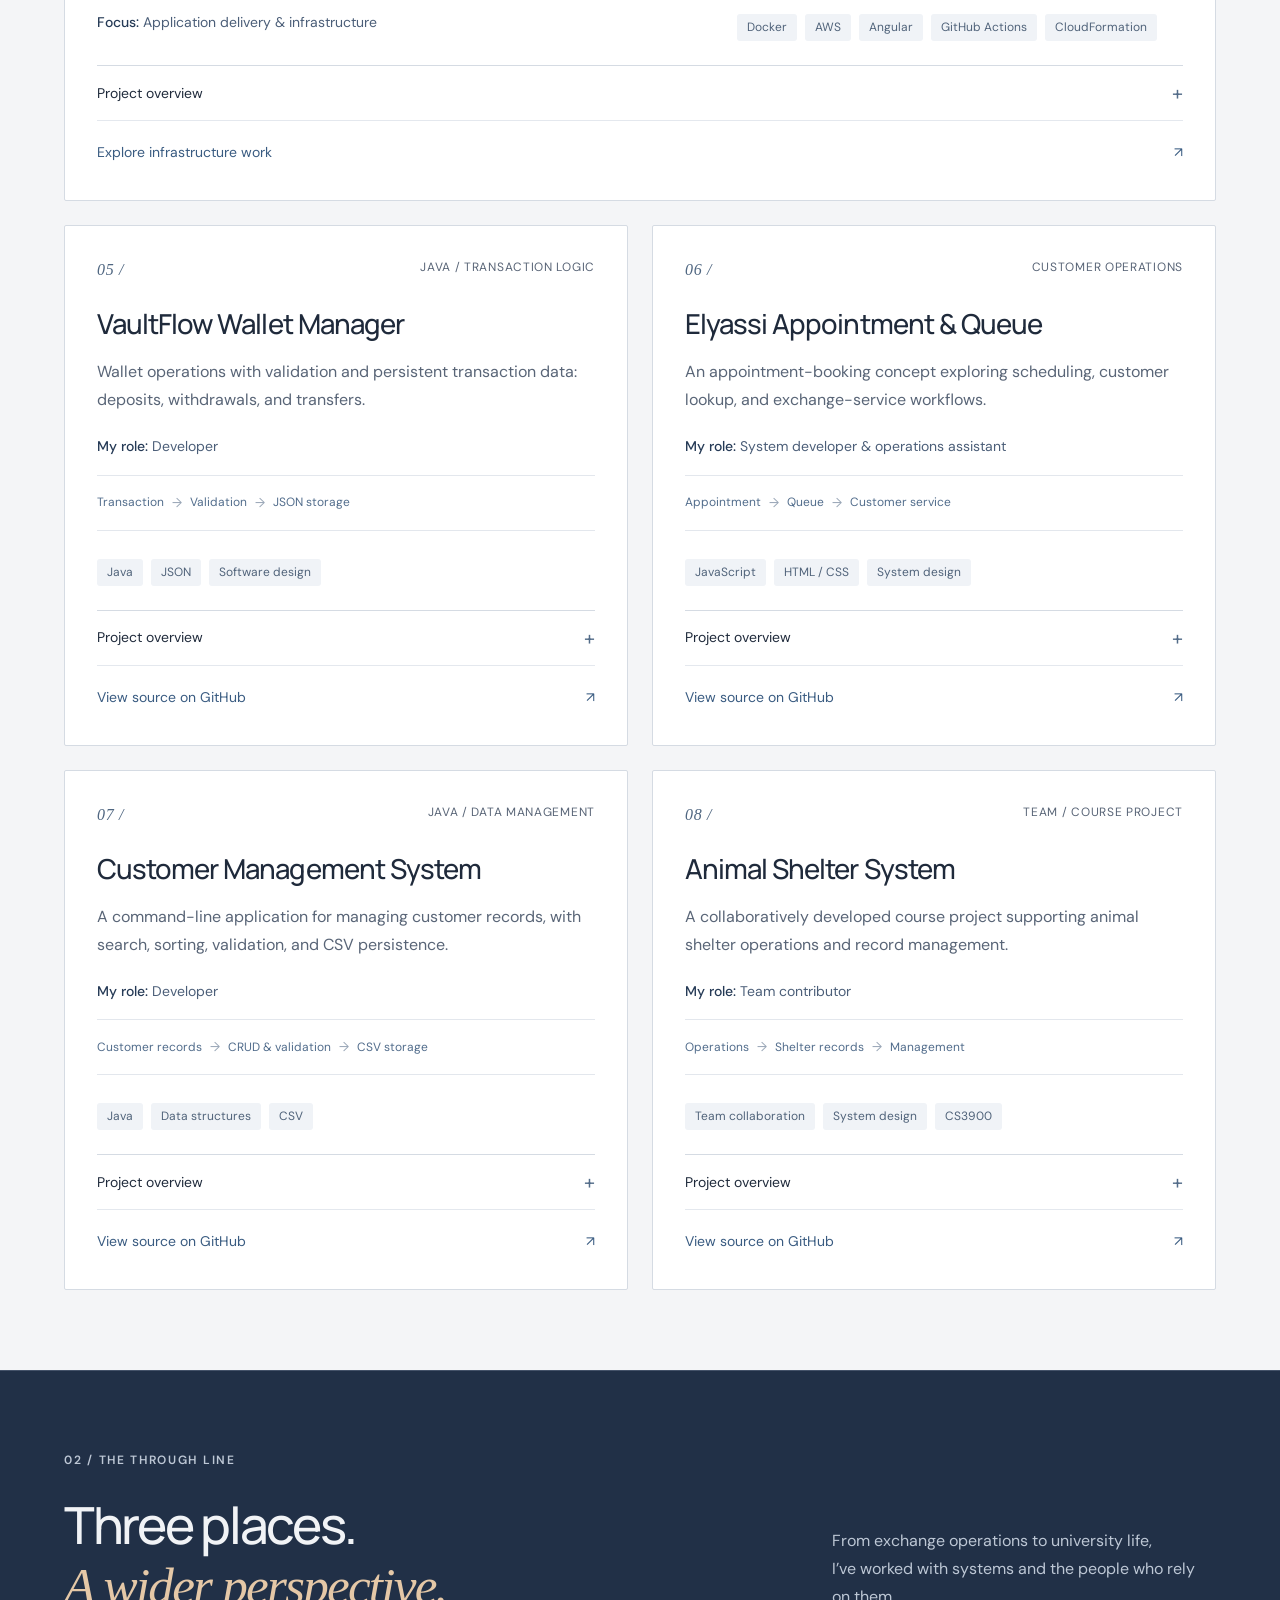
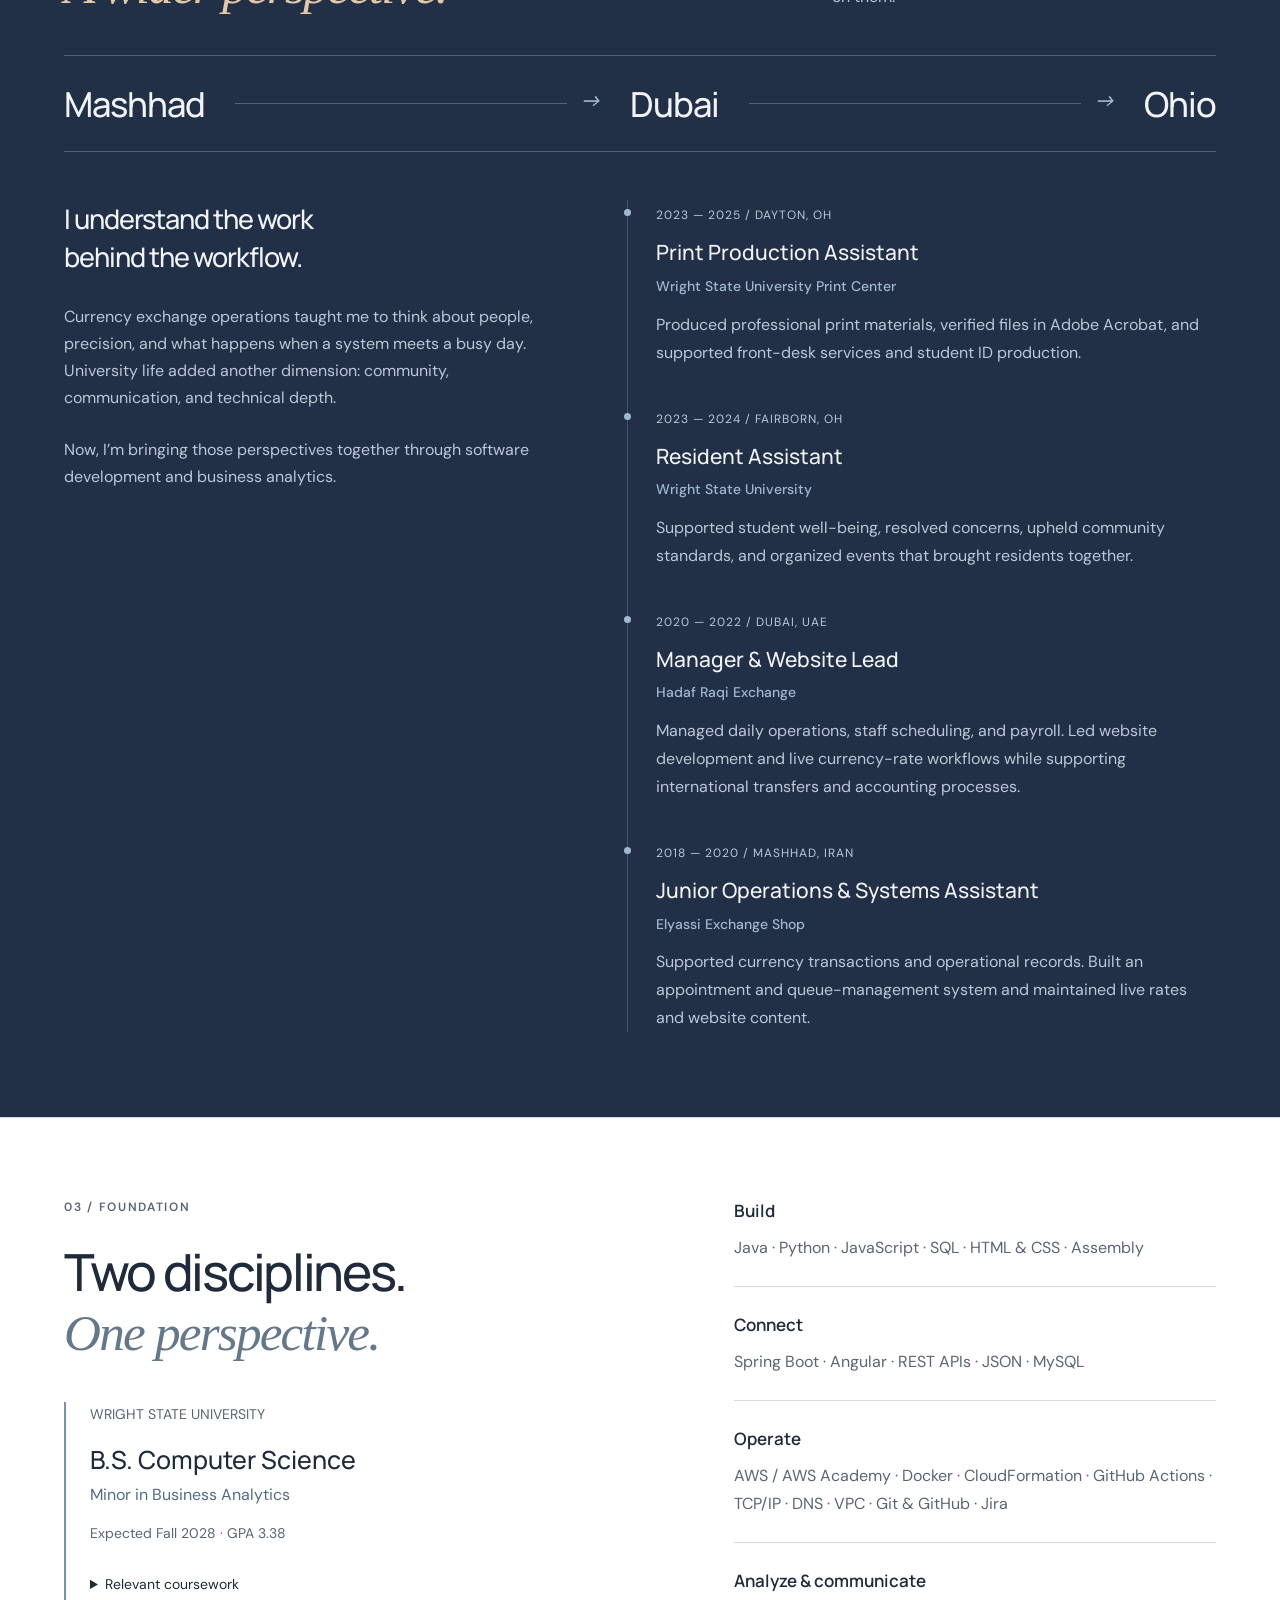
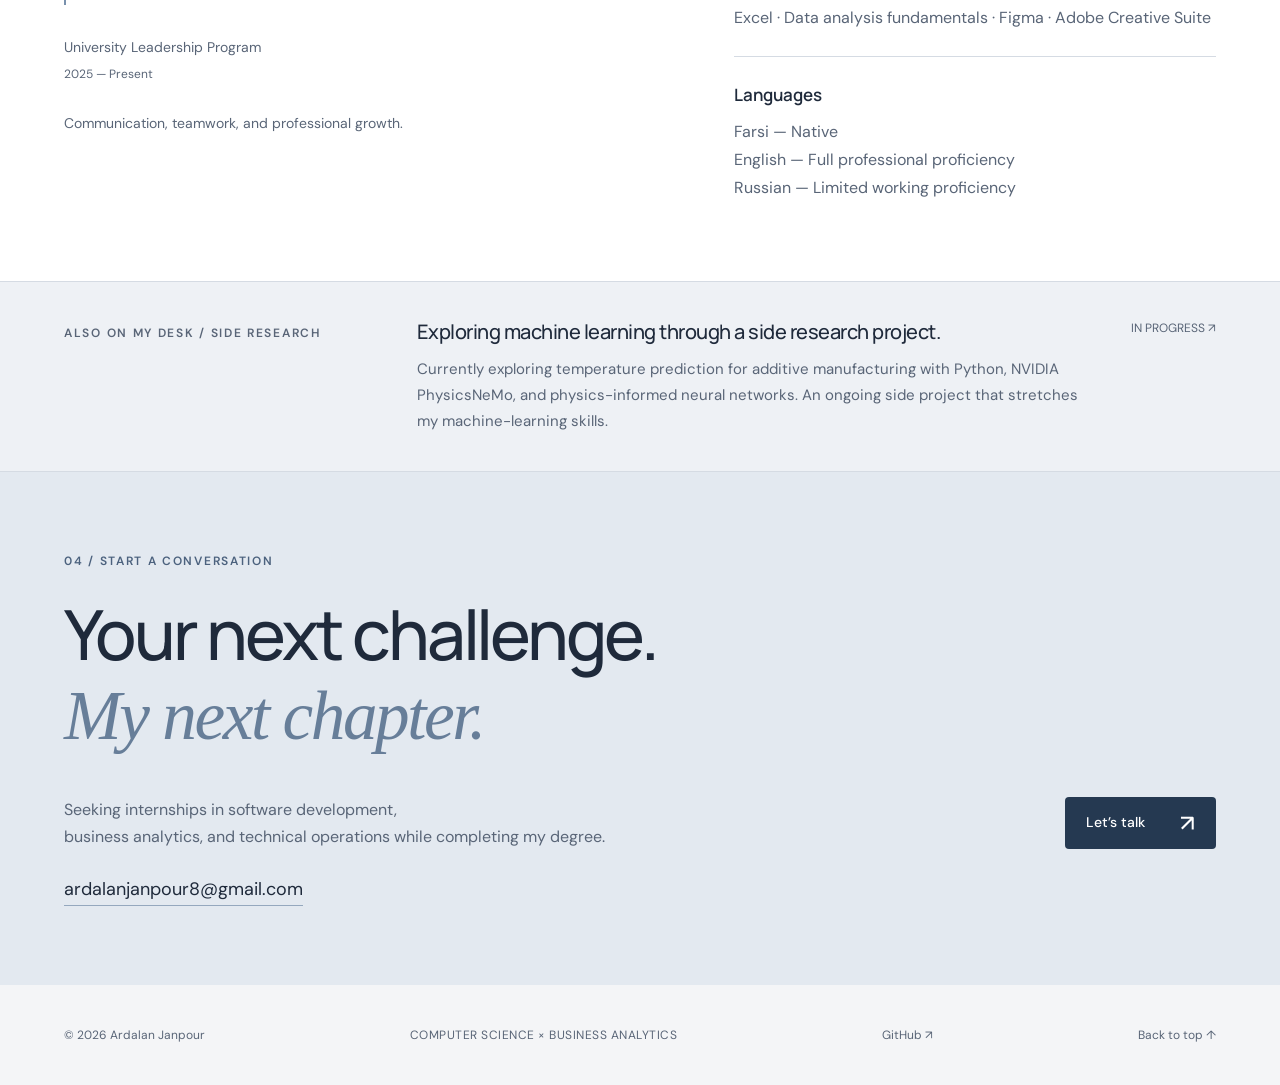
==== commit 77860aec: "Refine mobile identity, spacing, navigation and project previews" ====
--- a/index.html
+++ b/index.html
@@ -1,7 +1,7 @@
 <!doctype html>
-<html lang="en"><head><meta charset="UTF-8"><meta name="viewport" content="width=device-width,initial-scale=1"><title>Ardalan Janpour — Computer Science × Business Analytics</title><meta name="description" content="Ardalan Janpour — Computer Science student, Business Analytics minor, and builder of practical software seeking internships. Explore live websites, projects, and experience."><meta name="theme-color" content="#f4f5f7"><link rel="icon" href="data:image/svg+xml,%3Csvg xmlns='http://www.w3.org/2000/svg' viewBox='0 0 64 64'%3E%3Crect width='64' height='64' rx='14' fill='%23233045'/%3E%3Ctext x='10' y='44' font-family='Arial' font-size='35' font-weight='bold'%3EAJ%3C/text%3E%3C/svg%3E"><link rel="stylesheet" href="style.css?v=10"><meta property="og:title" content="Ardalan Janpour — Computer Science &amp; Business Analytics"><meta property="og:description" content="Seeking internships. Explore live websites, Java applications, cloud deployment work, and business experience."><meta property="og:type" content="website"><link rel="canonical" href="https://ardalanjanpour.com/"><meta property="og:url" content="https://ardalanjanpour.com/"></head>
+<html lang="en"><head><meta charset="UTF-8"><meta name="viewport" content="width=device-width,initial-scale=1"><title>Ardalan Janpour — Computer Science × Business Analytics</title><meta name="description" content="Ardalan Janpour — Computer Science student, Business Analytics minor, and builder of practical software seeking internships. Explore live websites, projects, and experience."><meta name="theme-color" content="#f4f5f7"><link rel="icon" href="data:image/svg+xml,%3Csvg xmlns='http://www.w3.org/2000/svg' viewBox='0 0 64 64'%3E%3Crect width='64' height='64' rx='14' fill='%23233045'/%3E%3Ctext x='10' y='44' font-family='Arial' font-size='35' font-weight='bold'%3EAJ%3C/text%3E%3C/svg%3E"><link rel="stylesheet" href="style.css?v=11"><meta property="og:title" content="Ardalan Janpour — Computer Science &amp; Business Analytics"><meta property="og:description" content="Seeking internships. Explore live websites, Java applications, cloud deployment work, and business experience."><meta property="og:type" content="website"><link rel="canonical" href="https://ardalanjanpour.com/"><meta property="og:url" content="https://ardalanjanpour.com/"></head>
 <body><a class="skip" href="#work">Skip to work</a><div class="scroll-progress" aria-hidden="true"></div><header><a class="logo" href="#" aria-label="Ardalan Janpour home">a<span>j.</span></a><nav aria-label="Main navigation"><a href="#work">Projects <span class="nav-count">08</span></a><a href="#story">About</a><a href="#contact">Let’s talk ↗</a></nav><a class="resume" href="Ardalan-Janpour-Resume.docx" download>Résumé ↓</a></header>
-<main><section class="hero" aria-labelledby="hero-title"><canvas id="network" aria-hidden="true"></canvas><div class="hero-top"><span class="availability">SEEKING INTERNSHIPS</span><span>OHIO, USA / OPEN TO RELOCATION</span></div><div class="nameplate"><h1 id="hero-title">Ardalan <em>Janpour.</em></h1></div><div class="hero-grid"><div class="hero-copy"><p class="intro">COMPUTER SCIENCE MAJOR · BUSINESS ANALYTICS MINOR</p><h2 class="hero-statement">I’ve worked inside<br>the workflows.<br><em>Now I build them.</em></h2><p class="hero-description">From currency exchange operations to web applications and cloud deployments. I bring an understanding of the business to the software I build.</p><p class="student-note">B.S. student at Wright State University · Expected Fall 2028</p><div class="hero-actions"><a class="button" href="#work">Explore the work <span>↗</span></a><a class="text-link" href="Ardalan-Janpour-Resume.docx" download>Download résumé ↓</a></div></div><div class="identity"><div class="portrait-wrap"><img class="portrait" src="portrait.png" alt="Ardalan Janpour" width="800" height="800"><div class="portrait-label"><span>THE BUILDER / THE OPERATOR</span><span>AJ</span></div></div><div class="identity-note"><span>Technical curiosity.<br>Real-world perspective.</span><span class="identity-coordinate">01 — 03<br>IR / AE / US</span></div></div></div><div class="hero-bottom"><span class="route-label">THE PATH SO FAR</span><a href="#story" class="career-route"><span>Mashhad</span><i aria-hidden="true">→</i><span>Dubai</span><i aria-hidden="true">→</i><span>Ohio</span></a><a href="#work">MEET THE WORK ↓</a></div></section><section class="at-a-glance" aria-label="Professional overview"><div><span class="glance-number">01</span><h2>Software that serves a purpose.</h2><p>Web applications, Java systems, cloud deployment, and persistent data.</p></div><div><span class="glance-number">02</span><h2>Business experience, firsthand.</h2><p>Currency exchange operations, staff scheduling, payroll, and customer workflows.</p></div><div><span class="glance-number">03</span><h2>People at the center.</h2><p>Resident support, customer-facing work, and university leadership development.</p></div></section><section class="work section" id="work"><div class="section-heading"><div><p class="kicker">01 / SELECTED WORK</p><h2>Different problems.<br><em>The same curiosity.</em></h2></div><p>The problem, my contribution, and the implementation.<br>Explore the details that matter to your team.</p></div><div id="projects" class="projects"><article class="project featured-project"><a class="featured-preview" href="https://zstudiosdesign.com" target="_blank" rel="noopener noreferrer" aria-label="Visit Z Studio, a website built by Ardalan Janpour"><div class="preview-browser"><span aria-hidden="true">● ● ●</span><span>zstudiosdesign.com</span><span aria-hidden="true">↗</span></div><img src="zstudio-preview.jpg" alt="Z Studio architecture and interior design website built by Ardalan Janpour" width="1440" height="1000" loading="lazy"></a><div class="project-body"><div class="project-top"><b>01 / FEATURED</b><span>LIVE WEBSITE</span></div><h3>Z Studio <span class="live-label">Live website</span></h3><p class="project-brief">A portfolio website for an architecture and interior design practice. A visual presentation of the studio’s work, with project browsing, an architect profile, and a clear contact path.</p><p class="project-role"><strong>My role:</strong> Website developer</p><div class="project-flow" aria-label="Website experience"><span>Explore the studio</span><i aria-hidden="true">→</i><span>Browse projects</span><i aria-hidden="true">→</i><span>Get in touch</span></div><div class="tags"><span>Web development</span><span>Portfolio experience</span><span>Responsive design</span></div><details><summary>Project overview<span class="sr-only">: Z Studio</span></summary><div class="detail"><h4>The need</h4><p>Present an architecture and interior design practice online, with the work itself at the center of the experience.</p><h4>My contribution</h4><p>Built the studio’s website, bringing its project portfolio, practice profile, and contact information into one web experience.</p><h4>Explore it live</h4><p>Visit the working website to see the project gallery and navigation. The architecture and interior design work belongs to Z Studio; my contribution is the website.</p></div></details><a class="repository-link" href="https://zstudiosdesign.com" target="_blank" rel="noopener noreferrer">Visit live website <span aria-hidden="true">↗</span></a></div></article><article class="project"><figure class="repository-preview"><img src="hadaf-preview.jpg" alt="Rates board from the Hadaf Raqi Exchange repository" width="1440" height="980" loading="lazy"><figcaption>Repository demo · sample data, not usage metrics</figcaption></figure><div class="project-body"><div class="project-top"><b>02 /</b><span>BUSINESS WEBSITE</span></div><h3>Hadaf Raqi Exchange</h3><p class="project-brief">A browser-based currency-exchange interface with a searchable rates board, converter, favorites, and rate history.</p><p class="project-role"><strong>My role:</strong> Website lead &amp; exchange operations manager</p><div class="project-flow" aria-label="Project workflow"><span>Live rates</span><i aria-hidden="true">→</i><span>Currency conversion</span><i aria-hidden="true">→</i><span>Staff workflows</span></div><div class="tags"><span>JavaScript</span><span>localStorage</span><span>HTML / CSS</span></div><details><summary>Project overview<span class="sr-only">: Hadaf Raqi Exchange</span></summary><div class="detail"><h4>The need</h4><p>Customers and staff needed current currency information and tools that supported daily exchange operations.</p><h4>My contribution</h4><p>Designed and maintained the website while managing operations, scheduling, and payroll. Supported customer-facing services and back-office processes.</p><h4>Implementation</h4><p>Implemented conversion logic, searchable rates, favorites, local rate editing, and history using HTML, CSS, JavaScript, and localStorage. The public repository is a browser-based demonstration; its rates and staff access are local, without production authentication.</p><p>February–September 2022</p></div></details><a class="demo-link" href="demos/exchange/">Try the rates board <span aria-hidden="true">↗</span></a><a class="demo-link" href="demos/exchange/converter.html">Try the converter <span aria-hidden="true">↗</span></a><a class="repository-link" href="https://github.com/Ardalan81/hadaf-raqi-exchange" target="_blank" rel="noopener noreferrer">View source on GitHub <span aria-hidden="true">↗</span><span class="sr-only">: Hadaf Raqi Exchange</span></a></div></article><article class="project"><figure class="repository-preview"><img src="dayton-preview.jpg" alt="Landing page from the Dayton Student Circle repository" width="1440" height="980" loading="lazy"><figcaption>Repository demo · sample data, not usage metrics</figcaption></figure><div class="project-body"><div class="project-top"><b>03 /</b><span>STUDENT WEB APPLICATION</span></div><h3>Dayton Student Circle</h3><p class="project-brief">A student-focused application for organizing meetups, events, and group activities, with attention to engagement, safety, and collaboration.</p><p class="project-role"><strong>My role:</strong> Application developer</p><div class="project-flow" aria-label="Project workflow"><span>Students</span><i aria-hidden="true">→</i><span>Events</span><i aria-hidden="true">→</i><span>Group activities</span></div><div class="tags"><span>JavaScript</span><span>HTML / CSS</span><span>UI / UX</span></div><details><summary>Project overview<span class="sr-only">: Dayton Student Circle</span></summary><div class="detail"><h4>The need</h4><p>Students needed a place to organize shared activities and connect around events.</p><h4>My contribution</h4><p>Developed the web application and designed the user experience around student meetups and group coordination.</p><h4>Implementation</h4><p>Built search and meetup filters, a create-meetup flow, profile preferences, and demo authentication with JavaScript, HTML, CSS, and localStorage. The repository demonstrates front-end interactions; account and message features are not a production backend.</p><p>November 2025–February 2026</p></div></details><a class="repository-link" href="https://github.com/Ardalan81/dayton-student-circle" target="_blank" rel="noopener noreferrer">View source on GitHub <span aria-hidden="true">↗</span><span class="sr-only">: Dayton Student Circle</span></a></div></article><article class="project cloud-project"><div class="project-body"><div class="project-top"><b>04 /</b><span>CLOUD &amp; DEPLOYMENT / COURSEWORK</span></div><h3>From code to cloud.</h3><p class="project-brief">Containerization and deployment work connecting an Angular application, Docker images, GitHub Actions, and AWS infrastructure.</p><p class="project-role"><strong>Focus:</strong> Application delivery &amp; infrastructure</p><div class="project-flow"><span>Angular</span><i aria-hidden="true">→</i><span>Docker</span><i aria-hidden="true">→</i><span>CI / CD</span><i aria-hidden="true">→</i><span>AWS</span></div><div class="tags"><span>Docker</span><span>AWS</span><span>Angular</span><span>GitHub Actions</span><span>CloudFormation</span></div><details><summary>Project overview<span class="sr-only">: Cloud deployment coursework</span></summary><div class="detail"><h4>The engineering problem</h4><p>Package an application consistently and document a repeatable path from source code to a running environment.</p><h4>Implementation evidence</h4><p>The repository contains an Angular application, a Dockerfile, deployment scripts, and documentation for image publishing and webhook-driven updates. Separate CloudFormation exercises describe VPC networking and a load-balanced web application.</p><h4>Scope</h4><p>Coursework and deployment exercises. The repository documents the setup; an always-on public deployment is not assumed.</p></div></details><a class="repository-link" href="https://github.com/Ardalan81/aws-docker-angular-ci-cd" target="_blank" rel="noopener noreferrer">Explore infrastructure work <span aria-hidden="true">↗</span></a></div></article><article class="project"><div class="project-body"><div class="project-top"><b>05 /</b><span>JAVA / TRANSACTION LOGIC</span></div><h3>VaultFlow Wallet Manager</h3><p class="project-brief">Wallet operations with validation and persistent transaction data: deposits, withdrawals, and transfers.</p><p class="project-role"><strong>My role:</strong> Developer</p><div class="project-flow" aria-label="Project workflow"><span>Transaction</span><i aria-hidden="true">→</i><span>Validation</span><i aria-hidden="true">→</i><span>JSON storage</span></div><div class="tags"><span>Java</span><span>JSON</span><span>Software design</span></div><details><summary>Project overview<span class="sr-only">: VaultFlow Wallet Manager</span></summary><div class="detail"><h4>The need</h4><p>A wallet system needs clear transaction rules and reliable handling of stored data.</p><h4>My contribution</h4><p>Built the wallet management system, including transaction operations and validation logic.</p><h4>Implementation</h4><p>Separated transaction validation, analytics, and persistence into WalletService, AnalyticsService, and StorageService. Used HashMap for users and wallets, ArrayList for transaction history, and a custom JSON parser. Includes transaction search, monthly summaries, and undo.</p><p>January–May 2024</p></div></details><a class="repository-link" href="https://github.com/Ardalan81/java-wallet-management" target="_blank" rel="noopener noreferrer">View source on GitHub <span aria-hidden="true">↗</span><span class="sr-only">: VaultFlow Wallet Manager</span></a></div></article><article class="project"><div class="project-body"><div class="project-top"><b>06 /</b><span>CUSTOMER OPERATIONS</span></div><h3>Elyassi Appointment &amp; Queue</h3><p class="project-brief">An appointment-booking concept exploring scheduling, customer lookup, and exchange-service workflows.</p><p class="project-role"><strong>My role:</strong> System developer &amp; operations assistant</p><div class="project-flow" aria-label="Project workflow"><span>Appointment</span><i aria-hidden="true">→</i><span>Queue</span><i aria-hidden="true">→</i><span>Customer service</span></div><div class="tags"><span>JavaScript</span><span>HTML / CSS</span><span>System design</span></div><details><summary>Project overview<span class="sr-only">: Elyassi Appointment &amp; Queue</span></summary><div class="detail"><h4>The need</h4><p>The business needed a more organized way to handle appointments and in-person customer queues.</p><h4>My contribution</h4><p>Built and supported the booking and queue system alongside daily exchange operations.</p><h4>Implementation</h4><p>The public repository is a concept implementation with date and time selection, appointment lookup, and a Node.js server. Email features require SMTP configuration; it is not a live financial service.</p><p>July–August 2019</p></div></details><a class="repository-link" href="https://github.com/Ardalan81/elyassi-exchange" target="_blank" rel="noopener noreferrer">View source on GitHub <span aria-hidden="true">↗</span><span class="sr-only">: Elyassi Appointment &amp; Queue</span></a></div></article><article class="project"><div class="project-body"><div class="project-top"><b>07 /</b><span>JAVA / DATA MANAGEMENT</span></div><h3>Customer Management System</h3><p class="project-brief">A command-line application for managing customer records, with search, sorting, validation, and CSV persistence.</p><p class="project-role"><strong>My role:</strong> Developer</p><div class="project-flow" aria-label="Project workflow"><span>Customer records</span><i aria-hidden="true">→</i><span>CRUD &amp; validation</span><i aria-hidden="true">→</i><span>CSV storage</span></div><div class="tags"><span>Java</span><span>Data structures</span><span>CSV</span></div><details><summary>Project overview<span class="sr-only">: Customer Management System</span></summary><div class="detail"><h4>The need</h4><p>Customer records need consistent input, practical retrieval, and a way to persist between sessions.</p><h4>My contribution</h4><p>Implemented record creation, reading, updating, and deletion, with search and sorting features.</p><h4>Implementation</h4><p>Used Java, data structures, input validation, and file I/O with CSV-based storage.</p><p>March–May 2023</p></div></details><a class="repository-link" href="https://github.com/Ardalan81/java-customer-management" target="_blank" rel="noopener noreferrer">View source on GitHub <span aria-hidden="true">↗</span><span class="sr-only">: Customer Management System</span></a></div></article><article class="project"><div class="project-body"><div class="project-top"><b>08 /</b><span>TEAM / COURSE PROJECT</span></div><h3>Animal Shelter System</h3><p class="project-brief">A collaboratively developed course project supporting animal shelter operations and record management.</p><p class="project-role"><strong>My role:</strong> Team contributor</p><div class="project-flow" aria-label="Project workflow"><span>Operations</span><i aria-hidden="true">→</i><span>Shelter records</span><i aria-hidden="true">→</i><span>Management</span></div><div class="tags"><span>Team collaboration</span><span>System design</span><span>CS3900</span></div><details><summary>Project overview<span class="sr-only">: Animal Shelter System</span></summary><div class="detail"><h4>The need</h4><p>Shelter operations depend on organized records and practical management workflows.</p><h4>My contribution</h4><p>Worked with a team to design and implement the system as part of CS3900 coursework.</p><h4>Implementation</h4><p>The team repository includes Angular UI work, a MariaDB database design, and API components. Its documented scope includes a working pet resource, with UI-to-service integration and other resources still incomplete.</p><p>January–March 2024</p></div></details><a class="repository-link" href="https://github.com/Ardalan81/cs3900-animalshelter" target="_blank" rel="noopener noreferrer">View source on GitHub <span aria-hidden="true">↗</span><span class="sr-only">: Animal Shelter System</span></a></div></article></div></section>
+<main><section class="hero" aria-labelledby="hero-title"><canvas id="network" aria-hidden="true"></canvas><div class="hero-top"><span class="availability">SEEKING INTERNSHIPS</span><span>OHIO, USA / OPEN TO RELOCATION</span></div><div class="nameplate"><h1 id="hero-title">Ardalan <em>Janpour.</em></h1><img class="mobile-portrait" src="portrait.png" alt="Ardalan Janpour" width="800" height="800"></div><div class="hero-grid"><div class="hero-copy"><p class="intro">COMPUTER SCIENCE MAJOR · BUSINESS ANALYTICS MINOR</p><h2 class="hero-statement">I’ve worked inside<br>the workflows.<br><em>Now I build them.</em></h2><p class="hero-description">From currency exchange operations to web applications and cloud deployments. I bring an understanding of the business to the software I build.</p><p class="student-note">B.S. student at Wright State University · Expected Fall 2028</p><div class="hero-actions"><a class="button" href="#work">Explore the work <span>↗</span></a><a class="text-link" href="Ardalan-Janpour-Resume.docx" download>Download résumé ↓</a></div></div><div class="identity"><div class="portrait-wrap"><img class="portrait" src="portrait.png" alt="Ardalan Janpour" width="800" height="800"><div class="portrait-label"><span>THE BUILDER / THE OPERATOR</span><span>AJ</span></div></div><div class="identity-note"><span>Technical curiosity.<br>Real-world perspective.</span><span class="identity-coordinate">01 — 03<br>IR / AE / US</span></div></div></div><div class="hero-bottom"><span class="route-label">THE PATH SO FAR</span><a href="#story" class="career-route"><span>Mashhad</span><i aria-hidden="true">→</i><span>Dubai</span><i aria-hidden="true">→</i><span>Ohio</span></a><a href="#work">MEET THE WORK ↓</a></div></section><section class="at-a-glance" aria-label="Professional overview"><div><span class="glance-number">01</span><h2>Software that serves a purpose.</h2><p>Web applications, Java systems, cloud deployment, and persistent data.</p></div><div><span class="glance-number">02</span><h2>Business experience, firsthand.</h2><p>Currency exchange operations, staff scheduling, payroll, and customer workflows.</p></div><div><span class="glance-number">03</span><h2>People at the center.</h2><p>Resident support, customer-facing work, and university leadership development.</p></div></section><section class="work section" id="work"><div class="section-heading"><div><p class="kicker">01 / SELECTED WORK</p><h2>Different problems.<br><em>The same curiosity.</em></h2></div><p>The problem, my contribution, and the implementation.<br>Explore the details that matter to your team.</p></div><div id="projects" class="projects"><article class="project featured-project"><a class="featured-preview" href="https://zstudiosdesign.com" target="_blank" rel="noopener noreferrer" aria-label="Visit Z Studio, a website built by Ardalan Janpour"><div class="preview-browser"><span aria-hidden="true">● ● ●</span><span>zstudiosdesign.com</span><span aria-hidden="true">↗</span></div><img src="zstudio-preview.jpg" alt="Z Studio architecture and interior design website built by Ardalan Janpour" width="1440" height="1000" loading="lazy"></a><div class="project-body"><div class="project-top"><b>01 / FEATURED</b><span>LIVE WEBSITE</span></div><h3>Z Studio <span class="live-label">Live website</span></h3><p class="project-brief">A portfolio website for an architecture and interior design practice. A visual presentation of the studio’s work, with project browsing, an architect profile, and a clear contact path.</p><p class="project-role"><strong>My role:</strong> Website developer</p><div class="project-flow" aria-label="Website experience"><span>Explore the studio</span><i aria-hidden="true">→</i><span>Browse projects</span><i aria-hidden="true">→</i><span>Get in touch</span></div><div class="tags"><span>Web development</span><span>Portfolio experience</span><span>Responsive design</span></div><details><summary>Project overview<span class="sr-only">: Z Studio</span></summary><div class="detail"><h4>The need</h4><p>Present an architecture and interior design practice online, with the work itself at the center of the experience.</p><h4>My contribution</h4><p>Built the studio’s website, bringing its project portfolio, practice profile, and contact information into one web experience.</p><h4>Explore it live</h4><p>Visit the working website to see the project gallery and navigation. The architecture and interior design work belongs to Z Studio; my contribution is the website.</p></div></details><a class="repository-link" href="https://zstudiosdesign.com" target="_blank" rel="noopener noreferrer">Visit live website <span aria-hidden="true">↗</span></a></div></article><article class="project"><figure class="repository-preview"><img src="hadaf-preview.jpg" alt="Rates board from the Hadaf Raqi Exchange repository" width="1440" height="980" loading="lazy"><figcaption>Repository demo · sample data, not usage metrics</figcaption></figure><div class="project-body"><div class="project-top"><b>02 /</b><span>BUSINESS WEBSITE</span></div><h3>Hadaf Raqi Exchange</h3><p class="project-brief">A browser-based currency-exchange interface with a searchable rates board, converter, favorites, and rate history.</p><p class="project-role"><strong>My role:</strong> Website lead &amp; exchange operations manager</p><div class="project-flow" aria-label="Project workflow"><span>Live rates</span><i aria-hidden="true">→</i><span>Currency conversion</span><i aria-hidden="true">→</i><span>Staff workflows</span></div><div class="tags"><span>JavaScript</span><span>localStorage</span><span>HTML / CSS</span></div><details><summary>Project overview<span class="sr-only">: Hadaf Raqi Exchange</span></summary><div class="detail"><h4>The need</h4><p>Customers and staff needed current currency information and tools that supported daily exchange operations.</p><h4>My contribution</h4><p>Designed and maintained the website while managing operations, scheduling, and payroll. Supported customer-facing services and back-office processes.</p><h4>Implementation</h4><p>Implemented conversion logic, searchable rates, favorites, local rate editing, and history using HTML, CSS, JavaScript, and localStorage. The public repository is a browser-based demonstration; its rates and staff access are local, without production authentication.</p><p>February–September 2022</p></div></details><a class="demo-link" href="demos/exchange/">Try the rates board <span aria-hidden="true">↗</span></a><a class="demo-link" href="demos/exchange/converter.html">Try the converter <span aria-hidden="true">↗</span></a><a class="repository-link" href="https://github.com/Ardalan81/hadaf-raqi-exchange" target="_blank" rel="noopener noreferrer">View source on GitHub <span aria-hidden="true">↗</span><span class="sr-only">: Hadaf Raqi Exchange</span></a></div></article><article class="project"><figure class="repository-preview"><img src="dayton-preview.jpg" alt="Landing page from the Dayton Student Circle repository" width="1440" height="980" loading="lazy"><figcaption>Repository demo · sample data, not usage metrics</figcaption></figure><div class="project-body"><div class="project-top"><b>03 /</b><span>STUDENT WEB APPLICATION</span></div><h3>Dayton Student Circle</h3><p class="project-brief">A student-focused application for organizing meetups, events, and group activities, with attention to engagement, safety, and collaboration.</p><p class="project-role"><strong>My role:</strong> Application developer</p><div class="project-flow" aria-label="Project workflow"><span>Students</span><i aria-hidden="true">→</i><span>Events</span><i aria-hidden="true">→</i><span>Group activities</span></div><div class="tags"><span>JavaScript</span><span>HTML / CSS</span><span>UI / UX</span></div><details><summary>Project overview<span class="sr-only">: Dayton Student Circle</span></summary><div class="detail"><h4>The need</h4><p>Students needed a place to organize shared activities and connect around events.</p><h4>My contribution</h4><p>Developed the web application and designed the user experience around student meetups and group coordination.</p><h4>Implementation</h4><p>Built search and meetup filters, a create-meetup flow, profile preferences, and demo authentication with JavaScript, HTML, CSS, and localStorage. The repository demonstrates front-end interactions; account and message features are not a production backend.</p><p>November 2025–February 2026</p></div></details><a class="repository-link" href="https://github.com/Ardalan81/dayton-student-circle" target="_blank" rel="noopener noreferrer">View source on GitHub <span aria-hidden="true">↗</span><span class="sr-only">: Dayton Student Circle</span></a></div></article><article class="project cloud-project"><div class="project-body"><div class="project-top"><b>04 /</b><span>CLOUD &amp; DEPLOYMENT / COURSEWORK</span></div><h3>From code to cloud.</h3><p class="project-brief">Containerization and deployment work connecting an Angular application, Docker images, GitHub Actions, and AWS infrastructure.</p><p class="project-role"><strong>Focus:</strong> Application delivery &amp; infrastructure</p><div class="project-flow"><span>Angular</span><i aria-hidden="true">→</i><span>Docker</span><i aria-hidden="true">→</i><span>CI / CD</span><i aria-hidden="true">→</i><span>AWS</span></div><div class="tags"><span>Docker</span><span>AWS</span><span>Angular</span><span>GitHub Actions</span><span>CloudFormation</span></div><details><summary>Project overview<span class="sr-only">: Cloud deployment coursework</span></summary><div class="detail"><h4>The engineering problem</h4><p>Package an application consistently and document a repeatable path from source code to a running environment.</p><h4>Implementation evidence</h4><p>The repository contains an Angular application, a Dockerfile, deployment scripts, and documentation for image publishing and webhook-driven updates. Separate CloudFormation exercises describe VPC networking and a load-balanced web application.</p><h4>Scope</h4><p>Coursework and deployment exercises. The repository documents the setup; an always-on public deployment is not assumed.</p></div></details><a class="repository-link" href="https://github.com/Ardalan81/aws-docker-angular-ci-cd" target="_blank" rel="noopener noreferrer">Explore infrastructure work <span aria-hidden="true">↗</span></a></div></article><article class="project"><div class="project-body"><div class="project-top"><b>05 /</b><span>JAVA / TRANSACTION LOGIC</span></div><h3>VaultFlow Wallet Manager</h3><p class="project-brief">Wallet operations with validation and persistent transaction data: deposits, withdrawals, and transfers.</p><p class="project-role"><strong>My role:</strong> Developer</p><div class="project-flow" aria-label="Project workflow"><span>Transaction</span><i aria-hidden="true">→</i><span>Validation</span><i aria-hidden="true">→</i><span>JSON storage</span></div><div class="tags"><span>Java</span><span>JSON</span><span>Software design</span></div><details><summary>Project overview<span class="sr-only">: VaultFlow Wallet Manager</span></summary><div class="detail"><h4>The need</h4><p>A wallet system needs clear transaction rules and reliable handling of stored data.</p><h4>My contribution</h4><p>Built the wallet management system, including transaction operations and validation logic.</p><h4>Implementation</h4><p>Separated transaction validation, analytics, and persistence into WalletService, AnalyticsService, and StorageService. Used HashMap for users and wallets, ArrayList for transaction history, and a custom JSON parser. Includes transaction search, monthly summaries, and undo.</p><p>January–May 2024</p></div></details><a class="repository-link" href="https://github.com/Ardalan81/java-wallet-management" target="_blank" rel="noopener noreferrer">View source on GitHub <span aria-hidden="true">↗</span><span class="sr-only">: VaultFlow Wallet Manager</span></a></div></article><article class="project"><div class="project-body"><div class="project-top"><b>06 /</b><span>CUSTOMER OPERATIONS</span></div><h3>Elyassi Appointment &amp; Queue</h3><p class="project-brief">An appointment-booking concept exploring scheduling, customer lookup, and exchange-service workflows.</p><p class="project-role"><strong>My role:</strong> System developer &amp; operations assistant</p><div class="project-flow" aria-label="Project workflow"><span>Appointment</span><i aria-hidden="true">→</i><span>Queue</span><i aria-hidden="true">→</i><span>Customer service</span></div><div class="tags"><span>JavaScript</span><span>HTML / CSS</span><span>System design</span></div><details><summary>Project overview<span class="sr-only">: Elyassi Appointment &amp; Queue</span></summary><div class="detail"><h4>The need</h4><p>The business needed a more organized way to handle appointments and in-person customer queues.</p><h4>My contribution</h4><p>Built and supported the booking and queue system alongside daily exchange operations.</p><h4>Implementation</h4><p>The public repository is a concept implementation with date and time selection, appointment lookup, and a Node.js server. Email features require SMTP configuration; it is not a live financial service.</p><p>July–August 2019</p></div></details><a class="repository-link" href="https://github.com/Ardalan81/elyassi-exchange" target="_blank" rel="noopener noreferrer">View source on GitHub <span aria-hidden="true">↗</span><span class="sr-only">: Elyassi Appointment &amp; Queue</span></a></div></article><article class="project"><div class="project-body"><div class="project-top"><b>07 /</b><span>JAVA / DATA MANAGEMENT</span></div><h3>Customer Management System</h3><p class="project-brief">A command-line application for managing customer records, with search, sorting, validation, and CSV persistence.</p><p class="project-role"><strong>My role:</strong> Developer</p><div class="project-flow" aria-label="Project workflow"><span>Customer records</span><i aria-hidden="true">→</i><span>CRUD &amp; validation</span><i aria-hidden="true">→</i><span>CSV storage</span></div><div class="tags"><span>Java</span><span>Data structures</span><span>CSV</span></div><details><summary>Project overview<span class="sr-only">: Customer Management System</span></summary><div class="detail"><h4>The need</h4><p>Customer records need consistent input, practical retrieval, and a way to persist between sessions.</p><h4>My contribution</h4><p>Implemented record creation, reading, updating, and deletion, with search and sorting features.</p><h4>Implementation</h4><p>Used Java, data structures, input validation, and file I/O with CSV-based storage.</p><p>March–May 2023</p></div></details><a class="repository-link" href="https://github.com/Ardalan81/java-customer-management" target="_blank" rel="noopener noreferrer">View source on GitHub <span aria-hidden="true">↗</span><span class="sr-only">: Customer Management System</span></a></div></article><article class="project"><div class="project-body"><div class="project-top"><b>08 /</b><span>TEAM / COURSE PROJECT</span></div><h3>Animal Shelter System</h3><p class="project-brief">A collaboratively developed course project supporting animal shelter operations and record management.</p><p class="project-role"><strong>My role:</strong> Team contributor</p><div class="project-flow" aria-label="Project workflow"><span>Operations</span><i aria-hidden="true">→</i><span>Shelter records</span><i aria-hidden="true">→</i><span>Management</span></div><div class="tags"><span>Team collaboration</span><span>System design</span><span>CS3900</span></div><details><summary>Project overview<span class="sr-only">: Animal Shelter System</span></summary><div class="detail"><h4>The need</h4><p>Shelter operations depend on organized records and practical management workflows.</p><h4>My contribution</h4><p>Worked with a team to design and implement the system as part of CS3900 coursework.</p><h4>Implementation</h4><p>The team repository includes Angular UI work, a MariaDB database design, and API components. Its documented scope includes a working pet resource, with UI-to-service integration and other resources still incomplete.</p><p>January–March 2024</p></div></details><a class="repository-link" href="https://github.com/Ardalan81/cs3900-animalshelter" target="_blank" rel="noopener noreferrer">View source on GitHub <span aria-hidden="true">↗</span><span class="sr-only">: Animal Shelter System</span></a></div></article></div></section>
 <section class="story section" id="story"><div class="section-heading"><div><p class="kicker">02 / THE THROUGH LINE</p><h2>Three places.<br><em>A wider perspective.</em></h2></div><p>From exchange operations to university life,<br>I’ve worked with systems and the people who rely on them.</p></div><div class="journey"><span>Mashhad</span><i></i><span>Dubai</span><i></i><span>Ohio</span></div><div class="story-grid"><div class="story-intro"><h3>I understand the work<br>behind the workflow.</h3><p>Currency exchange operations taught me to think about people, precision, and what happens when a system meets a busy day. University life added another dimension: community, communication, and technical depth.</p><p>Now, I’m bringing those perspectives together through software development and business analytics.</p></div><div class="timeline"><article><span>2023 — 2025 / DAYTON, OH</span><h3>Print Production Assistant</h3><h4>Wright State University Print Center</h4><p>Produced professional print materials, verified files in Adobe Acrobat, and supported front-desk services and student ID production.</p></article><article><span>2023 — 2024 / FAIRBORN, OH</span><h3>Resident Assistant</h3><h4>Wright State University</h4><p>Supported student well-being, resolved concerns, upheld community standards, and organized events that brought residents together.</p></article><article><span>2020 — 2022 / DUBAI, UAE</span><h3>Manager & Website Lead</h3><h4>Hadaf Raqi Exchange</h4><p>Managed daily operations, staff scheduling, and payroll. Led website development and live currency-rate workflows while supporting international transfers and accounting processes.</p></article><article><span>2018 — 2020 / MASHHAD, IRAN</span><h3>Junior Operations & Systems Assistant</h3><h4>Elyassi Exchange Shop</h4><p>Supported currency transactions and operational records. Built an appointment and queue-management system and maintained live rates and website content.</p></article></div></div></section>
 <section class="foundation section" id="education"><div><p class="kicker">03 / FOUNDATION</p><h2>Two disciplines.<br><em>One perspective.</em></h2><div class="education"><p>WRIGHT STATE UNIVERSITY</p><h3>B.S. Computer Science</h3><span>Minor in Business Analytics</span><p>Expected Fall 2028 · GPA 3.38</p><details class="coursework"><summary>Relevant coursework</summary><p>Data Structures & Algorithms · Operating Systems · Computer Organization · Web Development · Design of IT Systems · Discrete Mathematics · Linear Algebra · Statistics · Fundamentals of Information Systems · Technical Communication</p></details></div><p class="leadership">University Leadership Program <span>2025 — Present</span><br>Communication, teamwork, and professional growth.</p></div><div class="skills"><div><h3>Build</h3><p>Java · Python · JavaScript · SQL · HTML & CSS · Assembly</p></div><div><h3>Connect</h3><p>Spring Boot · Angular · REST APIs · JSON · MySQL</p></div><div><h3>Operate</h3><p>AWS / AWS Academy · Docker · CloudFormation · GitHub Actions · TCP/IP · DNS · VPC · Git & GitHub · Jira</p></div><div><h3>Analyze & communicate</h3><p>Excel · Data analysis fundamentals · Figma · Adobe Creative Suite</p></div><div><h3>Languages</h3><p>Farsi — Native<br>English — Full professional proficiency<br>Russian — Limited working proficiency</p></div></div></section>
-<aside class="research-note section"><p class="kicker">ALSO ON MY DESK / SIDE RESEARCH</p><div><h3>Exploring machine learning through a side research project.</h3><p>Currently exploring temperature prediction for additive manufacturing with Python, NVIDIA PhysicsNeMo, and physics-informed neural networks. An ongoing side project that stretches my machine-learning skills.</p></div><span class="research-status">IN PROGRESS ↗</span></aside><section class="contact section" id="contact"><p class="kicker">04 / START A CONVERSATION</p><h2>Your next challenge.<br><em>My next chapter.</em></h2><div class="contact-bottom"><p>Seeking internships in software development,<br>business analytics, and technical operations while completing my degree.</p><a class="button" href="mailto:ardalanjanpour8@gmail.com">Let’s talk <span>↗</span></a></div><a class="email" href="mailto:ardalanjanpour8@gmail.com">ardalanjanpour8@gmail.com</a></section></main><footer><span>© <span id="year">2026</span> Ardalan Janpour</span><span>COMPUTER SCIENCE × BUSINESS ANALYTICS</span><a href="https://github.com/Ardalan81" target="_blank" rel="noopener noreferrer">GitHub ↗</a><a href="#">Back to top ↑</a></footer><script src="script.js?v=10"></script><script src="motion.js?v=10"></script></body></html>
+<aside class="research-note section"><p class="kicker">ALSO ON MY DESK / SIDE RESEARCH</p><div><h3>Exploring machine learning through a side research project.</h3><p>Currently exploring temperature prediction for additive manufacturing with Python, NVIDIA PhysicsNeMo, and physics-informed neural networks. An ongoing side project that stretches my machine-learning skills.</p></div><span class="research-status">IN PROGRESS ↗</span></aside><section class="contact section" id="contact"><p class="kicker">04 / START A CONVERSATION</p><h2>Your next challenge.<br><em>My next chapter.</em></h2><div class="contact-bottom"><p>Seeking internships in software development,<br>business analytics, and technical operations while completing my degree.</p><a class="button" href="mailto:ardalanjanpour8@gmail.com">Let’s talk <span>↗</span></a></div><a class="email" href="mailto:ardalanjanpour8@gmail.com">ardalanjanpour8@gmail.com</a></section></main><footer><span>© <span id="year">2026</span> Ardalan Janpour</span><span>COMPUTER SCIENCE × BUSINESS ANALYTICS</span><a href="https://github.com/Ardalan81" target="_blank" rel="noopener noreferrer">GitHub ↗</a><a href="#">Back to top ↑</a></footer><script src="script.js?v=11"></script><script src="motion.js?v=11"></script></body></html>
--- a/style.css
+++ b/style.css
@@ -272,3 +272,82 @@
 @media(max-width:700px) { .nameplate h1 em { margin-left: 0; } }
 
 .native-name{display:none!important}.demo-link{display:flex;justify-content:space-between;gap:1rem;padding:.875rem 1rem;border:1px solid #9fb0c4;background:#eef3f8;color:#233e60;font-size:.875rem;border-radius:3px;margin-bottom:.75rem;min-height:44px;align-items:center}.demo-link:hover{background:#dfe9f3}.project details+.demo-link{margin-top:1rem}
+
+/* Phone layout: compact identity, readable cards, and comfortable touch targets. */
+.mobile-portrait { display: none; }
+@media (max-width: 700px) {
+  html { scroll-padding-top: 80px; }
+  header { height: 68px; padding-inline: 20px; gap: 12px; }
+  header .logo { font-size: 29px; }
+  header nav { gap: 14px; }
+  header .resume { padding: 7px 9px; white-space: nowrap; }
+  .hero { padding: 20px 20px 0; }
+  .hero-top { font-size: 11px; }
+  .nameplate { align-items: center; gap: 16px; padding-block: 22px; }
+  .nameplate h1 { font-size: clamp(36px, 10.7vw, 64px); line-height: 1.06; letter-spacing: -.055em; }
+  .mobile-portrait { display: block; flex: 0 0 auto; width: clamp(88px, 26vw, 140px); height: auto; aspect-ratio: .9; object-fit: cover; border-radius: 4px; box-shadow: 5px 5px 0 #32445e; filter: saturate(.65); }
+  .hero .identity { display: none; }
+  .hero-grid { padding-block: 24px; }
+  .hero .intro { font-size: 10px; line-height: 1.65; letter-spacing: .06em; margin-bottom: 16px; max-width: 32ch; }
+  .hero h2.hero-statement { font-size: clamp(27px, 7.2vw, 38px); line-height: 1.2; margin-bottom: 18px; text-wrap: initial; }
+  .hero-description { font-size: 15px; line-height: 1.7; margin-bottom: 14px; }
+  .student-note { font-size: 12px; line-height: 1.6; margin-bottom: 22px; max-width: 36ch; }
+  .hero-actions { display: grid; grid-template-columns: 1fr auto; gap: 16px; align-items: center; }
+  .hero-actions .button { justify-content: space-between; padding: 13px 14px; gap: 12px; font-size: 13px; }
+  .hero-actions .text-link { font-size: 12px; text-underline-offset: 5px; }
+  .hero-bottom { gap: 12px; padding-block: 18px; }
+  .hero-bottom .route-label { font-size: 10px; letter-spacing: .08em; }
+  .hero-bottom > a:last-child { display: none; }
+  .career-route span { font-size: 14px; }
+  .section { padding: 48px 20px; }
+  .section-heading { gap: 16px; margin-bottom: 26px; }
+  .kicker { font-size: 10px; line-height: 1.7; letter-spacing: .12em; margin-bottom: 16px; }
+  .section-heading h2, .foundation h2 { font-size: clamp(32px, 8.5vw, 44px); line-height: 1.15; }
+  .section-heading > p { font-size: 15px; line-height: 1.7; }
+  .at-a-glance { padding: 4px 20px; }
+  .at-a-glance > div, .at-a-glance > div + div { padding-block: 20px; column-gap: 10px; }
+  .at-a-glance p { font-size: 14px; }
+  .projects { gap: 20px; }
+  .project { border-radius: 8px; }
+  .project-body, .featured-project .project-body { padding: 22px 20px; }
+  .project-top { margin-bottom: 16px; gap: 12px; font-size: 10px; }
+  .project h3 { font-size: 25px; line-height: 1.25; margin-bottom: 14px; }
+  .project p { font-size: 15px; line-height: 1.7; }
+  .project .project-role, .detail p { font-size: 13px; }
+  .project-flow { gap: 6px; padding-block: 12px; margin-bottom: 18px; }
+  .project-flow span { font-size: 11px; }
+  .tags { gap: 6px; }
+  .tags span { font-size: 11px; padding: 4px 8px; }
+  .project details { margin-top: 18px; }
+  .featured-preview { padding: 14px; max-height: none; }
+  .featured-preview img { aspect-ratio: 1.6; object-fit: cover; object-position: top; }
+  .preview-browser { padding: 9px 10px; font-size: 10px; gap: 8px; }
+  .repository-preview img { aspect-ratio: 1.8; }
+  .repository-preview figcaption { padding: 10px 20px; font-size: 10px; }
+  .live-label { font-size: 10px; padding: 4px 7px; }
+  .journey { font-size: clamp(20px, 5.5vw, 30px); letter-spacing: -.04em; }
+  .journey i { margin-inline: 12px; }
+  .story-intro h3 { font-size: 25px; }
+  .story-intro p, .timeline p, .skills p { font-size: 15px; line-height: 1.75; }
+  .timeline h3 { font-size: 20px; }
+  .timeline article > span { font-size: 10px; }
+  .education { margin-top: 24px; padding-left: 18px; }
+  .education h3 { font-size: 23px; }
+  .research-note { padding-block: 28px; }
+  .contact h2 { font-size: clamp(34px, 9vw, 48px); }
+  .contact-bottom { margin-top: 24px; }
+  footer { padding: 22px 20px; }
+}
+@media (max-width: 360px) {
+  header { padding-inline: 16px; gap: 10px; }
+  header nav { gap: 10px; }
+  .nav-count { display: none; }
+  .hero-actions { grid-template-columns: 1fr; gap: 8px; }
+  .hero-actions .text-link { justify-self: start; }
+  .project-top { flex-wrap: wrap; }
+  .project-top > span { text-align: left; }
+}
+
+/* Reserve preview space before lazy images finish loading. */
+.featured-preview img { aspect-ratio: 1.44; object-fit: cover; object-position: top; }
+@media(max-width:700px) { .featured-preview img { aspect-ratio: 1.6; flex-shrink: 0; } }
